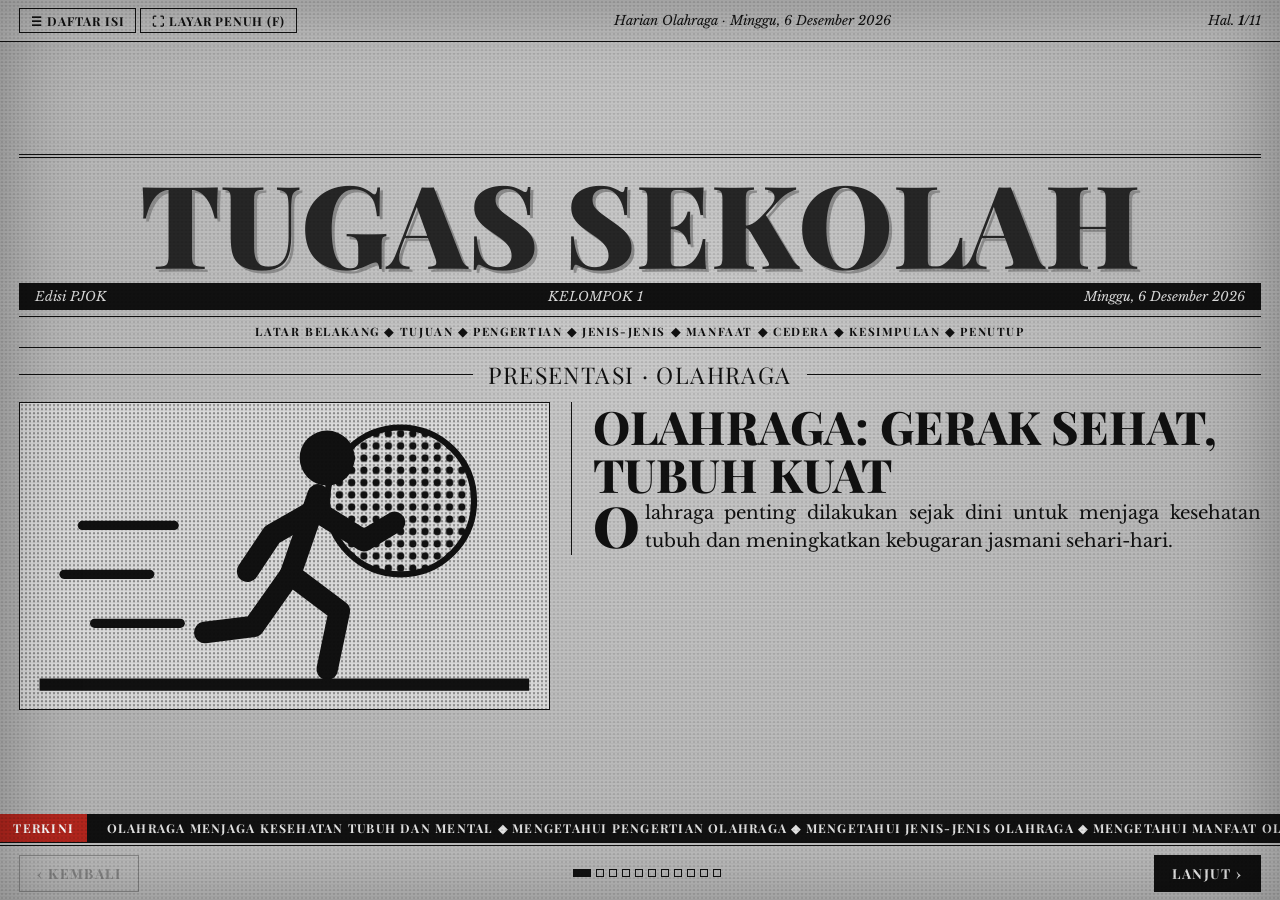
==== index.html @ 8770a86d "Change greeting from 'Hello' to 'Goodbye'" ====
<!DOCTYPE html>
<html lang="id">
<head>
<meta charset="UTF-8"/>
<meta name="viewport" content="width=device-width, initial-scale=1.0, viewport-fit=cover"/>
<title>Harian Olahraga — Tugas Sekolah</title>
<link href="https://fonts.googleapis.com/css2?family=Playfair+Display:wght@400;700;800;900&family=Libre+Baskerville:ital,wght@0,400;0,700;1,400&display=swap" rel="stylesheet"/>
<style>
*{box-sizing:border-box;margin:0;padding:0}
:root{--ink:#111;--paper:#bcbcbc;--mid:#454545;--red:#b3261e;--b:.15s;
  --hd:'Playfair Display','Times New Roman',serif;--bd:'Libre Baskerville',Georgia,serif}
html,body{height:100%;overflow:hidden;background:#7d7d7d;font-family:var(--bd);color:var(--ink)}
@media(min-width:900px){html{font-size:clamp(16px,min(1.5vw,2.3vh),34px)}.photo.tall{aspect-ratio:4/5;height:40vh;width:auto;margin-inline:auto}.photo svg{max-height:38vh}.barw{height:clamp(110px,30vh,320px)}.dot{width:.6rem;height:.6rem}.dot.on{width:1.3rem}}
.stage{position:relative;height:100%;overflow:hidden;background:radial-gradient(ellipse at 50% 35%,#cacaca,#b3b3b3 75%)}
.stage::after{content:'';position:absolute;inset:0;pointer-events:none;z-index:60;
  background:radial-gradient(circle,rgba(0,0,0,.09) .8px,transparent 1.2px) 0 0/4px 4px,repeating-linear-gradient(0deg,rgba(0,0,0,.03) 0 1px,transparent 1px 3px);
  box-shadow:inset 0 0 80px rgba(0,0,0,.28)}
.top{position:absolute;top:0;left:0;right:0;z-index:50;display:flex;justify-content:space-between;align-items:center;gap:.5rem;
  padding:.4rem 1rem;border-bottom:1px solid var(--ink);background:var(--paper);font:italic .68rem var(--bd)}
.top .dt{flex:1;text-align:center;white-space:nowrap;overflow:hidden;text-overflow:ellipsis}
.top button{font:700 .64rem var(--hd);letter-spacing:.08em;text-transform:uppercase;background:none;border:1px solid var(--ink);padding:.2rem .55rem;cursor:pointer;color:var(--ink)}
.top button:hover{background:var(--ink);color:var(--paper)}
.ticker{position:absolute;left:0;right:0;bottom:3rem;height:1.5rem;z-index:50;display:flex;align-items:center;background:var(--ink);color:#e4e4e4;overflow:hidden;
  font:700 .64rem var(--hd);letter-spacing:.1em;text-transform:uppercase}
.ticker b{background:var(--red);color:#fff;padding:0 .7rem;height:100%;display:flex;align-items:center;z-index:2;flex:none}
.ticker div{white-space:nowrap;animation:tick 40s linear infinite;padding-left:1rem}
@keyframes tick{to{transform:translateX(-50%)}}
.nav{position:absolute;left:0;right:0;bottom:0;height:3rem;z-index:50;display:flex;align-items:center;justify-content:space-between;gap:.6rem;
  padding:0 1rem;background:var(--paper);border-top:4px double var(--ink)}
.btn{font:700 .72rem var(--hd);letter-spacing:.1em;text-transform:uppercase;padding:.45rem .9rem;border:1.5px solid var(--ink);background:none;color:var(--ink);cursor:pointer;transition:.15s}
.btn:hover:not(:disabled){background:var(--ink);color:var(--paper)}
.btn:disabled{opacity:.3;cursor:default}
.btn-next{background:var(--ink);color:#eee}
.btn-next:hover:not(:disabled){background:var(--red);border-color:var(--red);color:#fff}
.dots{display:flex;gap:5px;flex:1;justify-content:center;align-items:center}
.dot{width:8px;height:8px;border:1px solid var(--ink);background:none;cursor:pointer;padding:0;transition:width .25s,background .25s}
.dot.on{background:var(--ink);width:18px}

.slide{position:absolute;inset:0;display:flex;overflow-y:auto;padding:2.9rem 1rem 5.2rem;opacity:0;visibility:hidden;pointer-events:none;z-index:4}
.slide.active{opacity:1;visibility:visible;pointer-events:auto;z-index:5}
.slide.leaving{visibility:visible;opacity:1;z-index:4;pointer-events:none}
.wrap{width:100%;max-width:66rem;margin:auto}
.center{text-align:center}

.rule{border-top:1.5px solid var(--ink);margin:.45rem 0}
.rule.dbl{border-top:4px double var(--ink)}
.big{font:900 clamp(2.2rem,10vw,6rem)/.95 var(--hd);text-transform:uppercase;text-align:center;margin:.35rem 0;color:#262626;text-shadow:3px 3px 0 #8d8d8d}
.blackbar{background:var(--ink);color:#dcdcdc;display:flex;justify-content:space-between;gap:.5rem;padding:.25rem .8rem;font:italic .68rem var(--bd);margin:.3rem 0}
.navline{text-align:center;font:700 .6rem var(--hd);letter-spacing:.14em;text-transform:uppercase;padding:.4rem 0;border-top:1px solid var(--ink);border-bottom:1px solid var(--ink)}
.subt{display:flex;align-items:center;gap:.8rem;margin:.6rem 0}
.subt i{flex:1;border-top:1.5px solid var(--ink)}
.subt span{font:400 clamp(.85rem,2.4vw,1.2rem) var(--hd);letter-spacing:.06em;text-transform:uppercase}
.sechead{display:flex;justify-content:space-between;align-items:baseline;gap:1rem;margin:.2rem 0 .8rem}
.hl{font:800 clamp(1.3rem,4.6vw,2.4rem)/1.05 var(--hd);text-transform:uppercase}
.sec{font:italic .68rem var(--bd);color:var(--mid);white-space:nowrap}
.body{font-size:clamp(.74rem,1.9vw,.95rem);line-height:1.55;text-align:justify;hyphens:auto}
.dropcap::first-letter{font:900 3.1em/.8 var(--hd);float:left;padding:.06em .08em 0 0}
.quote{font:italic 400 clamp(.95rem,2.6vw,1.35rem)/1.45 var(--hd);text-align:justify}
.quote::first-letter{font:900 2.6em/.8 var(--hd);float:left;padding:.05em .08em 0 0;font-style:normal}

.photo{position:relative;border:1px solid var(--ink);background:radial-gradient(circle,rgba(0,0,0,.28) .8px,transparent 1.2px) 0 0/4px 4px,#d9d9d9;overflow:hidden;display:block;margin:0}
.photo svg{display:block;width:100%;height:auto;max-height:34vh}
.photo img{display:block;width:100%;height:100%;object-fit:cover;filter:grayscale(1) contrast(1.15)}
.photo.tall{aspect-ratio:4/5}
.photo.tall svg{height:100%;max-height:none}
.photo.sm{width:3.4rem;flex:none;aspect-ratio:1}
.photo.sm svg{max-height:none;height:100%}
.cap{font:700 .78rem var(--hd);text-align:center;margin-top:.35rem}
.cap small{display:block;font:400 .64rem var(--bd);color:var(--mid);margin-top:.1rem}
.tag{font:700 .55rem var(--hd);letter-spacing:.12em;text-transform:uppercase;color:var(--red);text-align:center;margin-top:.3rem}

.g2{display:grid;grid-template-columns:1fr 1.3fr;gap:1.1rem;align-items:start}
.vr{border-left:1px solid var(--ink);padding-left:1.1rem}
@media(max-width:640px){.g2{grid-template-columns:1fr}.vr{border-left:0;padding-left:0;border-top:1px solid var(--ink);padding-top:.7rem}}
.people{display:grid;grid-template-columns:repeat(3,1fr);gap:1rem}
.toc{display:grid;grid-template-columns:repeat(2,1fr);gap:.1rem 2rem}
.toc-row{display:flex;align-items:baseline;gap:.5rem;padding:.55rem .3rem;background:none;border:0;border-bottom:1px solid rgba(0,0,0,.5);font:400 .9rem var(--hd);cursor:pointer;text-align:left;color:var(--ink);transition:background .2s,color .2s}
.toc-row .no{font:900 1.3rem var(--hd)}
.toc-row i{flex:1;border-bottom:2px dotted var(--ink);transform:translateY(-.25em)}
.toc-row span:last-child{font:italic .7rem var(--bd)}
.toc-row:hover{background:var(--ink);color:var(--paper)}
.toc-row:hover i{border-color:var(--paper)}
@media(max-width:640px){.toc{grid-template-columns:1fr}}
.goals{list-style:none;display:flex;flex-direction:column}
.goals li{display:flex;gap:.8rem;align-items:center;padding:.6rem 0;border-bottom:1px solid var(--ink);font-size:clamp(.8rem,2vw,1rem);line-height:1.35}
.goals b{font:900 2.2rem/1 var(--hd);width:2rem;text-align:center;flex:none}
.strip{display:grid;grid-template-columns:repeat(3,1fr);gap:.8rem;margin-top:.9rem;max-width:520px;margin-left:auto;margin-right:auto}
.kinds{display:grid;grid-template-columns:repeat(auto-fit,minmax(104px,1fr));gap:.8rem}
.chart{display:grid;grid-template-columns:repeat(5,1fr);gap:.6rem}
.barw{height:clamp(110px,27vh,230px);display:flex;align-items:flex-end;border-bottom:3px solid var(--ink)}
.bar{width:min(62%,46px);margin:0 auto;background:var(--ink);position:relative;border-radius:50% 50% 0 0/9px 9px 0 0}
.bar::before{content:'';position:absolute;top:0;left:0;right:0;height:26%;background:#6a6a6a;border-radius:inherit}
.chart .cap{font-size:.74rem}
.tips{display:grid;grid-template-columns:repeat(2,1fr);gap:.2rem 1.6rem}
.tip{display:flex;gap:.8rem;align-items:center;padding:.55rem 0;border-bottom:1px solid var(--ink);font-size:clamp(.78rem,1.9vw,.95rem);line-height:1.35}
@media(max-width:640px){.tips{grid-template-columns:1fr}}
.steps{display:flex;align-items:center;justify-content:center;gap:.8rem;margin-top:1rem}
.steps>div{flex:1;max-width:190px}
.arr{font-size:1.6rem;animation:arrow 1.2s ease-in-out infinite}
@keyframes arrow{50%{transform:translateX(6px)}}
.stamp{display:inline-block;margin:1rem auto;border:4px solid var(--red);color:var(--red);font:900 1.4rem var(--hd);letter-spacing:.2em;padding:.25rem 1rem;transform:rotate(-12deg)}
.note{margin-top:1rem;border:1px solid var(--ink);padding:.4rem .7rem;font:italic .72rem var(--bd);background:rgba(255,255,255,.18)}
.note b{font:700 .6rem var(--hd);letter-spacing:.12em;text-transform:uppercase;margin-right:.5rem;font-style:normal}

/* animasi masuk untuk elemen yang TIDAK punya pasangan morph */
.slide.active .rv{animation:var(--a,ink) .9s cubic-bezier(.2,.7,.2,1) both;animation-delay:calc(var(--b) + var(--n,0)*.1s)}
@keyframes ink{from{opacity:0;filter:blur(7px);transform:translateY(10px) scale(1.04)}}
@keyframes rule{from{transform:scaleX(0)}}
@keyframes photo{from{clip-path:inset(0 0 100% 0);filter:blur(5px)}}
@keyframes bar{from{transform:scaleY(0)}}
@keyframes press{from{opacity:0;transform:scale(1.9);filter:blur(10px)}}
@keyframes stamp{0%{opacity:0;transform:rotate(-12deg) scale(3)}60%{opacity:1;transform:rotate(-12deg) scale(.9)}100%{transform:rotate(-12deg) scale(1)}}
.rv-rule{--a:rule;transform-origin:left}
.rv-photo{--a:photo}
.rv-bar{--a:bar;transform-origin:bottom}
.rv-stamp{--a:stamp}
.lt{display:inline-block}
.slide.active .lt{animation:press .7s cubic-bezier(.2,.8,.2,1) both;animation-delay:calc(var(--b) + var(--i)*.055s)}
/* elemen yang sedang di-morph: matikan animasi masuk biasa */
.slide .mo,.slide .mo .lt{animation:none!important}

.f-run{animation:bob .5s ease-in-out infinite alternate}
@keyframes bob{to{transform:translateY(-4px)}}
.f-spin{transform-origin:50px 50px;animation:spin 6s linear infinite}
@keyframes spin{to{transform:rotate(360deg)}}
.f-wave{animation:wave 1.6s linear infinite}
@keyframes wave{to{transform:translateX(-50px)}}
.speed{animation:speed .7s linear infinite}
@keyframes speed{from{transform:translateX(14px);opacity:0}40%{opacity:1}to{transform:translateX(-14px);opacity:0}}
.flag{animation:flag 1.2s ease-in-out infinite alternate;transform-origin:60px 14px}
@keyframes flag{to{transform:skewY(-12deg)}}
@media(prefers-reduced-motion:reduce){*,*::before,*::after{animation:none!important;transition:none!important}}
</style>
</head>
<body>
<div class="stage" id="stage">
  <div class="top">
    <span><button onclick="go(2)">☰ Daftar Isi</button> <button onclick="fsToggle()">⛶ Layar Penuh (F)</button></span>
    <span class="dt" id="date"></span>
    <span>Hal. <b id="cur">1</b>/<span id="tot">11</span></span>
  </div>
  <div id="slides-root"></div>
  <div class="ticker"><b>Terkini</b><div id="tk"></div></div>
  <div class="nav">
    <button class="btn" id="prev" onclick="goDir(-1)">‹ Kembali</button>
    <div class="dots" id="dots"></div>
    <button class="btn btn-next" id="next" onclick="goDir(1)">Lanjut ›</button>
  </div>
</div>

<script>
const DATA = {
  tema: "OLAHRAGA",
  kelompok: "KELOMPOK 1",
  judul: "TUGAS\nSEKOLAH",
  anggota: [
    { nama: "Nama Kamu",    jabatan: "Ketua",     deskripsi: "Pembawa materi", foto: "" },
    { nama: "Nama Teman 1", jabatan: "Moderator", deskripsi: "Pengarah",       foto: "" },
    { nama: "Nama Teman 2", jabatan: "Notulen",   deskripsi: "Pencatat",       foto: "" }
  ],
  daftarIsi: [
    { no: "01", label: "Latar Belakang", slide: 3 },
    { no: "02", label: "Tujuan",         slide: 4 },
    { no: "03", label: "Pengertian",     slide: 5 },
    { no: "04", label: "Jenis-Jenis",    slide: 6 },
    { no: "05", label: "Manfaat",        slide: 7 },
    { no: "06", label: "Cedera",         slide: 8 },
    { no: "07", label: "Kesimpulan",     slide: 9 },
    { no: "08", label: "Penutup",        slide: 10 }
  ],
  tujuan: [
    "Mengetahui pengertian olahraga",
    "Mengetahui jenis-jenis olahraga",
    "Mengetahui manfaat olahraga bagi tubuh dan mental",
    "Mengetahui cara mencegah cedera saat berolahraga"
  ],
  latarBelakang: [
    "Olahraga penting dilakukan sejak dini untuk menjaga kesehatan tubuh dan meningkatkan kebugaran jasmani sehari-hari.",
    "Dengan berolahraga secara teratur, tubuh menjadi lebih kuat, mental lebih stabil, dan risiko penyakit menurun."
  ],
  pengertian: "Olahraga adalah aktivitas fisik yang dilakukan secara terencana dan berulang untuk menjaga kesehatan, meningkatkan kebugaran tubuh, serta melatih keterampilan gerak.",
  jenis: [
    { judul: "Permainan Bola",    contoh: "sepak bola · basket · voli",  grup: "Beregu" },
    { judul: "Atletik",           contoh: "lari · lompat · tolak",       grup: "Perorangan" },
    { judul: "Bela Diri",         contoh: "silat · karate · taekwondo",  grup: "Perorangan" },
    { judul: "Renang",            contoh: "gaya bebas · dada",           grup: "Perorangan" },
    { judul: "Senam & Kebugaran", contoh: "senam · yoga · sepeda",       grup: "Perorangan" }
  ],
  manfaat: [
    { no: 1, judul: "Jantung Sehat", desc: "Melatih jantung & paru-paru" },
    { no: 2, judul: "Otot Kuat",     desc: "Membangun kekuatan tubuh" },
    { no: 3, judul: "Daya Tahan",    desc: "Stamina lebih baik" },
    { no: 4, judul: "Mental Baik",   desc: "Kurangi stres & cemas" },
    { no: 5, judul: "Sportivitas",   desc: "Melatih kerja sama & fair play" }
  ],
  cedera: [
    { teks: "Keseleo & kram — pemanasan dulu" },
    { teks: "Gunakan sepatu & alat yang sesuai" },
    { teks: "Jaga teknik gerakan yang benar" },
    { teks: "Minum air cukup (hidrasi)" },
    { teks: "Berhenti jika sakit atau sangat lelah" }
  ],
  kesimpulan: "Olahraga sangat penting untuk kesehatan tubuh dan mental. Lakukan secara teratur dengan urutan: pemanasan → kegiatan inti → pendinginan. Jaga keselamatan, minum cukup, dan istirahat yang cukup agar tubuh tetap bugar.",
  penutup: "Ada Pertanyaan?"
};

const NOTES = [
  "",
  "Halo! Kami Kelompok 1 akan menjelaskan tentang olahraga.",
  "Ini daftar materinya. Klik salah satu baris untuk langsung loncat!",
  "Olahraga bikin badan sehat dan bugar setiap hari!",
  "Ada 4 hal yang akan kita pelajari hari ini.",
  "Olahraga = gerak tubuh yang terencana dan berulang.",
  "Ada olahraga beregu dan perorangan, lho!",
  "Rutin olahraga: jantung, otot, dan mental ikut kuat!",
  "Pemanasan dulu ya, biar tidak cedera!",
  "Ingat urutannya: pemanasan, inti, pendinginan.",
  "Terima kasih! Ada pertanyaan?"
];

const K = 'stroke="#111" stroke-width="7" stroke-linecap="round" stroke-linejoin="round" fill="none"';
const GROUND = '<path d="M8 93H94" stroke="#111" stroke-width="3"/>';
const RUN_IN = `<g class="f-run"><circle cx="60" cy="20" r="9" fill="#111"/><g ${K}><path d="M57 32L48 58"/><path d="M56 37L72 47L82 41"/><path d="M56 37L42 45L34 57"/><path d="M48 58L64 70L60 89"/><path d="M48 58L36 75L20 77"/></g></g>`;
const ILL = {
  hero: `<svg viewBox="0 0 160 100"><defs><pattern id="hd" width="4" height="4" patternUnits="userSpaceOnUse"><circle cx="2" cy="2" r="1.2" fill="#111"/></pattern></defs><circle cx="118" cy="32" r="24" fill="url(#hd)" stroke="#111" stroke-width="2"/><g class="speed" stroke="#111" stroke-width="3" stroke-linecap="round"><path d="M14 40H44"/><path d="M8 56H36"/><path d="M18 72H46"/></g><g transform="translate(34 -2)">${RUN_IN}</g><path d="M0 92H160" stroke="#111" stroke-width="4"/></svg>`,
  run: `<svg viewBox="0 0 100 100">${RUN_IN}${GROUND}</svg>`,
  ball: `<svg viewBox="0 0 100 100"><g class="f-spin"><circle cx="50" cy="50" r="32" fill="#eee" stroke="#111" stroke-width="4"/><polygon points="50,36 63,45 58,60 42,60 37,45" fill="#111"/><path d="M50 36V19M63 45L80 39M58 60L69 76M42 60L31 76M37 45L20 39" stroke="#111" stroke-width="4" stroke-linecap="round"/></g></svg>`,
  kick: `<svg viewBox="0 0 100 100"><g class="f-run"><circle cx="38" cy="20" r="9" fill="#111"/><g ${K}><path d="M40 32L42 58"/><path d="M40 38L60 34"/><path d="M40 38L24 46"/><path d="M42 58L82 50"/><path d="M42 58L36 88"/></g></g>${GROUND}</svg>`,
  swim: `<svg viewBox="0 0 100 100"><circle cx="28" cy="46" r="8" fill="#111"/><g ${K}><path d="M36 54L70 56"/><path d="M34 50Q42 24 62 34"/><path d="M72 56L88 50"/></g><g class="f-wave"><path d="M-50 64q12.5 -8 25 0t25 0t25 0t25 0t25 0t25 0t25 0t25 0" stroke="#111" stroke-width="4" fill="none"/><path d="M-50 78q12.5 -8 25 0t25 0t25 0t25 0t25 0t25 0t25 0t25 0" stroke="#555" stroke-width="4" fill="none"/></g></svg>`,
  senam: `<svg viewBox="0 0 100 100"><g class="f-run"><circle cx="50" cy="20" r="9" fill="#111"/><g ${K}><path d="M50 32V58"/><path d="M50 36L28 14"/><path d="M50 36L72 14"/><path d="M50 58L32 88"/><path d="M50 58L68 88"/></g></g></svg>`,
  stadium: `<svg viewBox="0 0 120 90"><path d="M10 82V30M110 82V30" stroke="#111" stroke-width="4"/><rect x="2" y="18" width="16" height="11" fill="#111"/><rect x="102" y="18" width="16" height="11" fill="#111"/><path d="M18 80V46Q60 16 102 46V80Z" fill="#eee" stroke="#111" stroke-width="3"/><path d="M18 56H102M18 66H102" stroke="#111" stroke-width="2"/><g fill="#111"><rect x="30" y="58" width="9" height="22"/><rect x="48" y="58" width="9" height="22"/><rect x="66" y="58" width="9" height="22"/><rect x="84" y="58" width="9" height="22"/></g><path d="M60 30V8" stroke="#111" stroke-width="3"/><path class="flag" d="M60 8L82 14L60 20Z" fill="#111"/></svg>`,
  person: `<svg viewBox="0 0 100 120"><circle cx="50" cy="42" r="20" fill="#111"/><path d="M10 120Q12 78 50 76Q88 78 90 120Z" fill="#111"/></svg>`,
  trophy: `<svg viewBox="0 0 100 100"><path d="M28 16H72V40Q72 62 50 66Q28 62 28 40Z" fill="#111"/><path d="M28 22Q10 22 12 40Q14 50 30 50M72 22Q90 22 88 40Q86 50 70 50" stroke="#111" stroke-width="5" fill="none"/><rect x="44" y="66" width="12" height="12" fill="#111"/><rect x="32" y="78" width="36" height="9" fill="#111"/></svg>`,
  shoe: `<svg viewBox="0 0 100 100"><path d="M12 62V38Q36 42 44 24L56 42Q82 44 90 62V70H12Z" fill="#eee" stroke="#111" stroke-width="4" stroke-linejoin="round"/><rect x="12" y="68" width="78" height="10" fill="#111"/><path d="M40 34L46 44M48 30L54 40" stroke="#111" stroke-width="3"/></svg>`,
  plester: `<svg viewBox="0 0 100 100"><g transform="rotate(-35 50 50)"><rect x="10" y="36" width="80" height="28" rx="14" fill="#eee" stroke="#111" stroke-width="4"/><rect x="38" y="36" width="24" height="28" fill="#999" stroke="#111" stroke-width="3"/></g></svg>`,
  check: `<svg viewBox="0 0 100 100"><circle cx="50" cy="50" r="34" fill="#eee" stroke="#111" stroke-width="5"/><path d="M32 52L45 65L70 36" stroke="#111" stroke-width="9" stroke-linecap="round" stroke-linejoin="round" fill="none"/></svg>`,
  bottle: `<svg viewBox="0 0 100 100"><rect x="40" y="8" width="20" height="12" fill="#111"/><path d="M34 28Q34 20 42 20H58Q66 20 66 28V88H34Z" fill="#eee" stroke="#111" stroke-width="4"/><path d="M34 54Q42 48 50 54T66 54V88H34Z" fill="#777"/></svg>`,
  stop: `<svg viewBox="0 0 100 100"><polygon points="32,8 68,8 92,32 92,68 68,92 32,92 8,68 8,32" fill="#111"/><text x="50" y="58" text-anchor="middle" font-size="22" font-weight="900" fill="#eee" font-family="Playfair Display,serif">STOP</text></svg>`
};
const JI = ['ball', 'run', 'kick', 'swim', 'senam'];
const CI = ['plester', 'shoe', 'check', 'bottle', 'stop'];

const R = (n, c = '', x = '') => `class="rv ${c}" style="--n:${n};${x}"`;
let li = 0;
const letters = t => { li = 0; return [...t].map(ch => ch === ' ' ? ' ' : `<span class="lt" style="--i:${li++}">${ch}</span>`).join(''); };
const head = (t, s, n = 0) => `<div ${R(n, 'rule dbl rv-rule')}></div><div class="sechead"><h2 ${R(n + 1, 'hl')}>${t}</h2><span ${R(n + 2, 'sec')}>${s}</span></div>`;
const note = n => NOTES[n] ? `<div ${R(11, 'note')}><b>Catatan Redaksi</b>${NOTES[n]}</div>` : '';
const slide = (k, inner) => `<section class="slide${k === 0 ? ' active' : ''}" data-i="${k}"><div class="wrap">${inner}${note(k)}</div></section>`;

function renderSlides() {
  const d = DATA, S = [];
  S.push(slide(0, `
    <div ${R(0, 'rule dbl rv-rule')}></div>
    <h1 class="big">${letters(d.judul.replace('\n', ' '))}</h1>
    <div ${R(3, 'blackbar')}><span>Edisi PJOK</span><span>${d.kelompok}</span><span class="today"></span></div>
    <div ${R(4, 'navline')}>${d.daftarIsi.map(x => x.label).join(' ◆ ')}</div>
    <div ${R(5, 'subt')}><i></i><span>Presentasi · ${d.tema}</span><i></i></div>
    <div class="g2">
      <figure ${R(6, 'photo rv-photo')}>${ILL.hero}</figure>
      <div class="vr">
        <h3 ${R(7, 'hl')} style="--n:7;font-size:clamp(1.2rem,3.6vw,1.9rem)">${d.tema}: Gerak Sehat, Tubuh Kuat</h3>
        <p ${R(8, 'body dropcap')} style="--n:8;margin-top:.6rem">${d.latarBelakang[0]}</p>
      </div>
    </div>`));
  S.push(slide(1, head('DISUSUN OLEH', 'Tim Penyusun') + `
    <div class="people">${d.anggota.map((a, k) => `
      <div>
        <figure ${R(3 + k, 'photo tall rv-photo')}>${a.foto ? `<img src="${a.foto}" alt="${a.nama}">` : ILL.person}</figure>
        <div ${R(4 + k, 'cap')}>${a.nama}<small>${a.jabatan} · ${a.deskripsi}</small></div>
      </div>`).join('')}
    </div>`));
  S.push(slide(2, head('DALAM EDISI INI', 'Daftar Isi') + `
    <div class="toc">${d.daftarIsi.map((x, k) => `
      <button ${R(3 + k, 'toc-row')} onclick="go(${x.slide})"><span class="no">${x.no}</span><span>${x.label}</span><i></i><span>hal. ${x.slide + 1}</span></button>`).join('')}
    </div>`));
  S.push(slide(3, head('LATAR BELAKANG', 'Sorotan Utama') + `
    <div class="g2">
      <div>
        <figure ${R(3, 'photo rv-photo')}>${ILL.stadium}</figure>
        <div ${R(4, 'cap')}>Olahraga dimulai dari kebiasaan kecil<small>Ilustrasi: stadion</small></div>
      </div>
      <div class="vr">
        <p ${R(4, 'body dropcap')}>${d.latarBelakang[0]}</p>
        <p ${R(5, 'body')} style="--n:5;margin-top:.7rem">${d.latarBelakang[1]}</p>
      </div>
    </div>`));
  S.push(slide(4, head('TUJUAN PRESENTASI', 'Agenda') + `
    <div class="g2">
      <ol class="goals">${d.tujuan.map((t, k) => `<li ${R(3 + k)}><b>${k + 1}</b><span>${t}</span></li>`).join('')}</ol>
      <div>
        <figure ${R(4, 'photo rv-photo')}>${ILL.run}</figure>
        <div ${R(5, 'cap')}>Empat hal yang akan dipelajari<small>Ilustrasi: pelari</small></div>
      </div>
    </div>`));
  S.push(slide(5, head('PENGERTIAN OLAHRAGA', 'Definisi') + `
    <div class="g2">
      <figure ${R(3, 'photo rv-photo')}>${ILL.senam}</figure>
      <div class="vr"><p ${R(4, 'quote')}>“${d.pengertian}”</p></div>
    </div>
    <div class="strip">
      <div><figure ${R(5, 'photo rv-photo')}>${ILL.ball}</figure><div ${R(6, 'cap')}>Bola</div></div>
      <div><figure ${R(6, 'photo rv-photo')}>${ILL.shoe}</figure><div ${R(7, 'cap')}>Sepatu</div></div>
      <div><figure ${R(7, 'photo rv-photo')}>${ILL.trophy}</figure><div ${R(8, 'cap')}>Piala</div></div>
    </div>`));
  S.push(slide(6, head('JENIS-JENIS OLAHRAGA', 'Klasifikasi') + `
    <div class="kinds">${d.jenis.map((j, k) => `
      <div>
        <figure ${R(3 + k, 'photo rv-photo')}>${ILL[JI[k]]}</figure>
        <div ${R(4 + k, 'tag')}>${j.grup}</div>
        <div ${R(4 + k, 'cap')}>${j.judul}<small>${j.contoh}</small></div>
      </div>`).join('')}
    </div>`));
  S.push(slide(7, head('MANFAAT OLAHRAGA', 'Grafik Manfaat') + `
    <div class="chart">${d.manfaat.map((m, k) => `
      <div>
        <div class="barw"><div ${R(3 + k, 'bar rv-bar', `height:${38 + k * 15}%`)}></div></div>
        <div ${R(5 + k, 'cap')}>${m.no}. ${m.judul}<small>${m.desc}</small></div>
      </div>`).join('')}
    </div>`));
  S.push(slide(8, head('CEDERA &amp; PENCEGAHAN', 'Keselamatan') + `
    <div class="tips">${d.cedera.map((c, k) => `
      <div ${R(3 + k, 'tip')}><figure class="photo sm">${ILL[CI[k]]}</figure><div><b>${k + 1}.</b> ${c.teks}</div></div>`).join('')}
    </div>`));
  S.push(slide(9, head('KESIMPULAN', 'Ringkasan') + `
    <p ${R(3, 'body dropcap')}>${d.kesimpulan}</p>
    <div class="steps">
      <div><figure ${R(4, 'photo rv-photo')}>${ILL.senam}</figure><div ${R(5, 'cap')}>1. Pemanasan</div></div>
      <span ${R(5, 'arr')}>➜</span>
      <div><figure ${R(6, 'photo rv-photo')}>${ILL.run}</figure><div ${R(7, 'cap')}>2. Kegiatan Inti</div></div>
      <span ${R(7, 'arr')}>➜</span>
      <div><figure ${R(8, 'photo rv-photo')}>${ILL.bottle}</figure><div ${R(9, 'cap')}>3. Pendinginan</div></div>
    </div>`));
  S.push(`<section class="slide" data-i="10"><div class="wrap center">
    <div ${R(0, 'rule dbl rv-rule')}></div>
    <div ${R(1, 'subt')}><i></i><span>Presentasi ${d.tema}</span><i></i></div>
    <h1 class="big">${letters('TERIMA KASIH')}</h1>
    <div ${R(8, 'subt')}><i></i><span>${d.penutup}</span><i></i></div>
    <div ${R(9, 'stamp rv-stamp')}>SELESAI</div>
    <p ${R(10, 'sec')} style="--n:10;display:block;white-space:normal">${d.kelompok} · Edisi PJOK</p>
    ${note(10)}
  </div></section>`);
  document.getElementById('slides-root').innerHTML = S.join('');
}

/* =========================================================
   TRANSISI MORPH (ala PowerPoint)
   Elemen sejenis di slide lama & baru dipasangkan berdasarkan
   urutan, lalu "terbang" dari posisi/ukuran lama ke yang baru.
   Elemen tanpa pasangan muncul dengan animasi tinta.
   Jenis: t = text (skala ikut ukuran font), box (skala ikut kotak), move (geser saja)
   f = 1 → ikut cross-fade, f = 0 → bentuk sama persis (tanpa fade)
   ========================================================= */
const CATS = [
  ['.rule', 'box', 0],
  ['.big', 'text', 1],
  ['.hl', 'text', 1],
  ['.sec', 'text', 1],
  ['.blackbar,.subt', 'box', 0],
  ['.photo:not(.sm)', 'box', 1],
  ['.cap', 'text', 1],
  ['.tag', 'text', 1],
  ['.body,.quote', 'text', 1],
  ['.toc-row,.goals li,.tip', 'move', 1],
  ['.bar', 'box', 0],
  ['.note', 'move', 1]
];
const clamp = (v, a, b) => Math.min(b, Math.max(a, v));
const fs = e => parseFloat(getComputedStyle(e).fontSize) || 16;

let slides = [], i = 0, busy = false, queued = null;
const total = 11;

function ui() {
  document.getElementById('cur').textContent = i + 1;
  document.getElementById('prev').disabled = i === 0;
  document.getElementById('next').textContent = i === total - 1 ? 'Selesai ✓' : 'Lanjut ›';
  const el = document.getElementById('dots'); el.innerHTML = '';
  for (let n = 0; n < total; n++) {
    const b = document.createElement('button');
    b.className = 'dot' + (n === i ? ' on' : '');
    b.onclick = () => go(n);
    el.appendChild(b);
  }
}
function swap(n) { slides.forEach((s, k) => s.classList.toggle('active', k === n)); i = n; ui(); }

function go(n) {
  if (n < 0 || n >= total || n === i) return;
  if (busy) { queued = n; return; }
  const old = slides[i], nw = slides[n];
  if (!old.animate || matchMedia('(prefers-reduced-motion:reduce)').matches) { swap(n); return; }
  busy = true;
  nw.scrollTop = 0;

  /* 1. ukur posisi lama & baru, lalu pasangkan */
  const pairs = [];
  CATS.forEach(([sel, type, fade]) => {
    const A = [...old.querySelectorAll(sel)], B = [...nw.querySelectorAll(sel)];
    for (let j = 0; j < Math.min(A.length, B.length); j++) {
      const ra = A[j].getBoundingClientRect(), rb = B[j].getBoundingClientRect();
      if (!rb.width || !ra.width) continue;
      let sx = 1, sy = 1;
      if (type === 'text') sx = sy = clamp(fs(A[j]) / fs(B[j]), .3, 4);
      else if (type === 'box') { sx = clamp(ra.width / rb.width, .05, 12); sy = clamp(ra.height / Math.max(rb.height, 1), .05, 12); }
      pairs.push({ a: A[j], b: B[j], dx: ra.left - rb.left, dy: ra.top - rb.top, sx, sy, fade });
    }
  });

  /* 2. siapkan: matikan animasi masuk untuk yang di-morph */
  document.documentElement.style.setProperty('--b', '.5s');
  old.classList.add('leaving');
  pairs.forEach(p => { p.b.classList.add('mo'); if (!p.fade) p.a.style.visibility = 'hidden'; });
  swap(n);

  /* 3. jalankan morph */
  const D = 850;
  pairs.forEach(p => {
    p.b.style.transformOrigin = '0 0';
    const from = `translate(${p.dx}px,${p.dy}px) scale(${p.sx},${p.sy})`;
    p.b.animate([
      { transform: from, opacity: p.fade ? 0 : 1 },
      { opacity: 1, offset: .5 },
      { transform: 'none', opacity: 1 }
    ], { duration: D, easing: 'cubic-bezier(.65,0,.25,1)', fill: 'backwards' })
      .onfinish = () => { p.b.style.transformOrigin = ''; };
  });
  const fo = old.animate([{ opacity: 1 }, { opacity: 0 }], { duration: 420, easing: 'ease-in', fill: 'forwards' });

  setTimeout(() => {
    fo.cancel();
    old.classList.remove('leaving');
    pairs.forEach(p => { p.a.style.visibility = ''; p.a.classList.remove('mo'); });
    old.querySelectorAll('.mo').forEach(e => e.classList.remove('mo'));
    busy = false;
    if (queued !== null) { const q = queued; queued = null; go(q); }
  }, D + 80);
}
function goDir(d) { go((queued !== null ? queued : i) + d); }

document.addEventListener('keydown', e => {
  if (e.key === 'ArrowRight' || e.key === ' ') { e.preventDefault(); goDir(1); }
  else if (e.key === 'ArrowLeft') goDir(-1);
  else if (e.key === 'Home') go(0);
  else if (e.key === 'End') go(total - 1);
  else if (e.key === 'f' || e.key === 'F') {
    if (!document.fullscreenElement) document.documentElement.requestFullscreen?.(); else document.exitFullscreen?.();
  }
});
function fsToggle() { if (!document.fullscreenElement) document.documentElement.requestFullscreen?.(); else document.exitFullscreen?.(); }
let tx = 0;
const stage = document.getElementById('stage');
stage.addEventListener('touchstart', e => { tx = e.changedTouches[0].screenX; }, { passive: true });
stage.addEventListener('touchend', e => {
  const dx = e.changedTouches[0].screenX - tx;
  if (Math.abs(dx) > 60) goDir(dx < 0 ? 1 : -1);
}, { passive: true });
let wheelAt = 0;
stage.addEventListener('wheel', e => {
  const now = Date.now();
  if (now - wheelAt < 1200 || Math.abs(e.deltaY) < 40) return;
  const s = e.target.closest('.slide');
  if (s && s.scrollHeight > s.clientHeight + 4) return;
  wheelAt = now; goDir(e.deltaY > 0 ? 1 : -1);
}, { passive: true });

renderSlides();
slides = [...document.querySelectorAll('.slide')];
const today = new Date().toLocaleDateString('id-ID', { weekday: 'long', day: 'numeric', month: 'long', year: 'numeric' });
document.getElementById('date').textContent = 'Harian Olahraga · ' + today;
document.querySelectorAll('.today').forEach(e => e.textContent = today);
const tk = ['Olahraga menjaga kesehatan tubuh dan mental', ...DATA.tujuan, 'Urutan aman: pemanasan → kegiatan inti → pendinginan', 'Minum air cukup dan istirahat yang cukup'].join('  ◆  ');
document.getElementById('tk').textContent = tk + '  ◆  ' + tk + '  ◆  ';
document.getElementById('tot').textContent = total;
ui();
</script>
</body>
</html>
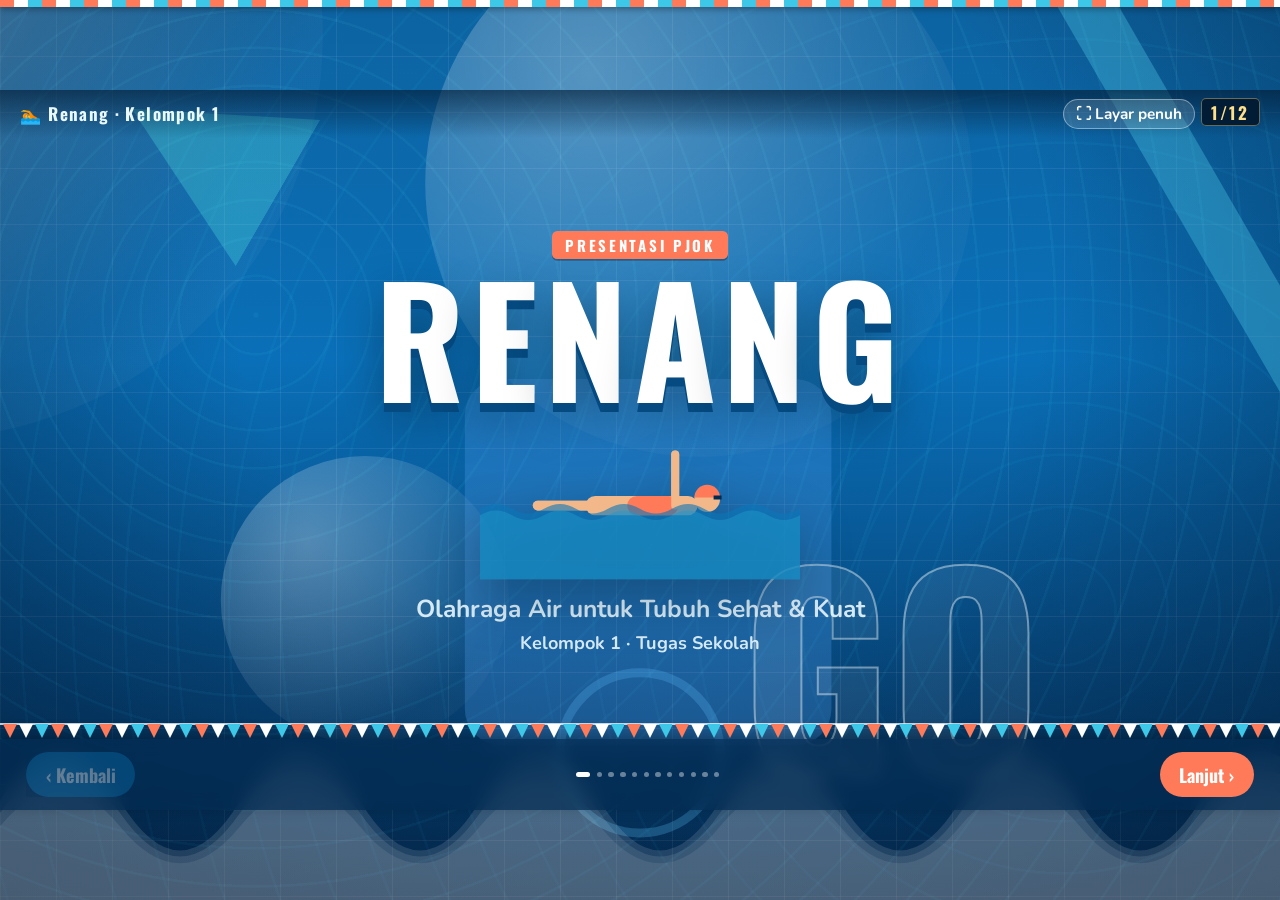
==== commit e51b1f36: "Update print statement from 'Hello' to 'Goodbye'" ====
--- a/index.html
+++ b/index.html
@@ -2,476 +2,466 @@
 <html lang="id">
 <head>
 <meta charset="UTF-8"/>
-<meta name="viewport" content="width=device-width, initial-scale=1.0, viewport-fit=cover"/>
-<title>Harian Olahraga — Tugas Sekolah</title>
-<link href="https://fonts.googleapis.com/css2?family=Playfair+Display:wght@400;700;800;900&family=Libre+Baskerville:ital,wght@0,400;0,700;1,400&display=swap" rel="stylesheet"/>
+<meta name="viewport" content="width=device-width, initial-scale=1, viewport-fit=cover"/>
+<title>Olahraga Renang — Tugas PJOK</title>
+<link href="https://fonts.googleapis.com/css2?family=Oswald:wght@500;700&family=Nunito:wght@400;700&display=swap" rel="stylesheet"/>
 <style>
+@property --hue{syntax:'<number>';inherits:true;initial-value:205}
 *{box-sizing:border-box;margin:0;padding:0}
-:root{--ink:#111;--paper:#bcbcbc;--mid:#454545;--red:#b3261e;--b:.15s;
-  --hd:'Playfair Display','Times New Roman',serif;--bd:'Libre Baskerville',Georgia,serif}
-html,body{height:100%;overflow:hidden;background:#7d7d7d;font-family:var(--bd);color:var(--ink)}
-@media(min-width:900px){html{font-size:clamp(16px,min(1.5vw,2.3vh),34px)}.photo.tall{aspect-ratio:4/5;height:40vh;width:auto;margin-inline:auto}.photo svg{max-height:38vh}.barw{height:clamp(110px,30vh,320px)}.dot{width:.6rem;height:.6rem}.dot.on{width:1.3rem}}
-.stage{position:relative;height:100%;overflow:hidden;background:radial-gradient(ellipse at 50% 35%,#cacaca,#b3b3b3 75%)}
-.stage::after{content:'';position:absolute;inset:0;pointer-events:none;z-index:60;
-  background:radial-gradient(circle,rgba(0,0,0,.09) .8px,transparent 1.2px) 0 0/4px 4px,repeating-linear-gradient(0deg,rgba(0,0,0,.03) 0 1px,transparent 1px 3px);
-  box-shadow:inset 0 0 80px rgba(0,0,0,.28)}
-.top{position:absolute;top:0;left:0;right:0;z-index:50;display:flex;justify-content:space-between;align-items:center;gap:.5rem;
-  padding:.4rem 1rem;border-bottom:1px solid var(--ink);background:var(--paper);font:italic .68rem var(--bd)}
-.top .dt{flex:1;text-align:center;white-space:nowrap;overflow:hidden;text-overflow:ellipsis}
-.top button{font:700 .64rem var(--hd);letter-spacing:.08em;text-transform:uppercase;background:none;border:1px solid var(--ink);padding:.2rem .55rem;cursor:pointer;color:var(--ink)}
-.top button:hover{background:var(--ink);color:var(--paper)}
-.ticker{position:absolute;left:0;right:0;bottom:3rem;height:1.5rem;z-index:50;display:flex;align-items:center;background:var(--ink);color:#e4e4e4;overflow:hidden;
-  font:700 .64rem var(--hd);letter-spacing:.1em;text-transform:uppercase}
-.ticker b{background:var(--red);color:#fff;padding:0 .7rem;height:100%;display:flex;align-items:center;z-index:2;flex:none}
-.ticker div{white-space:nowrap;animation:tick 40s linear infinite;padding-left:1rem}
-@keyframes tick{to{transform:translateX(-50%)}}
-.nav{position:absolute;left:0;right:0;bottom:0;height:3rem;z-index:50;display:flex;align-items:center;justify-content:space-between;gap:.6rem;
-  padding:0 1rem;background:var(--paper);border-top:4px double var(--ink)}
-.btn{font:700 .72rem var(--hd);letter-spacing:.1em;text-transform:uppercase;padding:.45rem .9rem;border:1.5px solid var(--ink);background:none;color:var(--ink);cursor:pointer;transition:.15s}
-.btn:hover:not(:disabled){background:var(--ink);color:var(--paper)}
-.btn:disabled{opacity:.3;cursor:default}
-.btn-next{background:var(--ink);color:#eee}
-.btn-next:hover:not(:disabled){background:var(--red);border-color:var(--red);color:#fff}
-.dots{display:flex;gap:5px;flex:1;justify-content:center;align-items:center}
-.dot{width:8px;height:8px;border:1px solid var(--ink);background:none;cursor:pointer;padding:0;transition:width .25s,background .25s}
-.dot.on{background:var(--ink);width:18px}
-
-.slide{position:absolute;inset:0;display:flex;overflow-y:auto;padding:2.9rem 1rem 5.2rem;opacity:0;visibility:hidden;pointer-events:none;z-index:4}
+:root{--deep:#032b52;--sea:#0a77b8;--coral:#ff7a59;--foam:#eaf9ff;--hd:'Oswald','Impact',sans-serif;--bd:'Nunito',system-ui,sans-serif}
+html,body{height:100%;overflow:hidden;font-family:var(--bd);color:var(--foam);background:#021c36}
+.stage{position:fixed;inset:0;overflow:hidden;background:radial-gradient(ellipse at 50% 30%,transparent 45%,rgba(0,18,40,.5) 100%),linear-gradient(rgba(255,255,255,.07) 1px,transparent 1px) 0 0/56px 56px,linear-gradient(90deg,rgba(255,255,255,.07) 1px,transparent 1px) 0 0/56px 56px,linear-gradient(180deg,hsl(var(--hue) 85% 34%) 0%,hsl(var(--hue) 90% 38%) 40%,hsl(calc(var(--hue) + 5) 90% 17%) 100%);transition:--hue var(--D,1s) cubic-bezier(.65,0,.35,1)}
+/* animasi internal halus: cahaya latar bergeser perlahan */
+.stage::before{content:'';position:absolute;inset:-25%;z-index:0;pointer-events:none;background:repeating-radial-gradient(circle at 30% 40%,rgba(255,255,255,.13) 0 2px,transparent 3px 38px),repeating-radial-gradient(circle at 72% 62%,rgba(180,240,255,.11) 0 2px,transparent 3px 52px);mix-blend-mode:soft-light;animation:gdrift 22s ease-in-out infinite alternate}
+@keyframes gdrift{to{transform:translate(6%,4%) rotate(4deg)}}
+.canvas{position:absolute;--big:7em;--big2:5em}
+@media(max-aspect-ratio:1/1){.canvas{--big:4.8em;--big2:3.1em}}
+#fx{position:fixed;inset:0;z-index:12;pointer-events:none}
+#fx>*{pointer-events:none}
+.sea{position:absolute;left:0;right:0;bottom:0;height:22%;pointer-events:none;z-index:1}
+.sea i{position:absolute;inset:0;background:url("data:image/svg+xml,%3Csvg xmlns='http://www.w3.org/2000/svg' viewBox='0 0 100 20' preserveAspectRatio='none'%3E%3Cpath d='M0 10Q25 0 50 10T100 10V20H0Z' fill='%23ffffff'/%3E%3C/svg%3E") repeat-x;background-size:240px 100%;opacity:.12;animation:drift 7s linear infinite}
+.sea i:nth-child(2){opacity:.1;top:12%;animation-duration:11s;animation-direction:reverse}
+.sea i:nth-child(3){opacity:.08;top:26%;animation-duration:15s}
+@keyframes drift{to{background-position-x:240px}}
+.bub{position:absolute;bottom:-30px;border-radius:50%;border:1.5px solid rgba(255,255,255,.55);background:rgba(255,255,255,.12);animation:up linear infinite;z-index:2;pointer-events:none}
+@keyframes up{to{transform:translateY(-110vh) translateX(20px);opacity:.2}}
+.bl{position:absolute;left:-15vmax;top:-15vmax;width:45vmax;height:45vmax;border-radius:50%;background:radial-gradient(circle at 30% 30%,rgba(255,255,255,.3),rgba(255,255,255,.03) 70%);transition:transform var(--D,1s) cubic-bezier(.65,0,.35,1);pointer-events:none;z-index:1}
+#hero{position:absolute;left:0;top:0;width:100px;transform-origin:50% 50%;z-index:15;pointer-events:none}
+#hero .sw{background:none;filter:drop-shadow(0 6px 8px rgba(0,0,0,.3))}
+.top{position:absolute;top:0;left:0;right:0;z-index:20;display:flex;justify-content:space-between;align-items:center;padding:calc(.5em + env(safe-area-inset-top,0px)) 1.2em .5em;font:800 .8em var(--hd);letter-spacing:.08em;background:linear-gradient(rgba(2,28,54,.65),transparent)}
+.top button{font:700 .9em var(--bd);color:#fff;background:rgba(255,255,255,.15);border:1px solid rgba(255,255,255,.4);border-radius:99px;padding:.25em .8em;cursor:pointer}
+.slide{position:absolute;inset:0;overflow-y:auto;display:flex;padding:calc(2.7em + env(safe-area-inset-top,0px)) 1.4em 3.4em;opacity:0;visibility:hidden;pointer-events:none;z-index:4}
 .slide.active{opacity:1;visibility:visible;pointer-events:auto;z-index:5}
 .slide.leaving{visibility:visible;opacity:1;z-index:4;pointer-events:none}
-.wrap{width:100%;max-width:66rem;margin:auto}
+.slide:not(.active) *{animation-play-state:paused!important}
+.wrap{width:100%;max-width:60em;margin:auto}
 .center{text-align:center}
-
-.rule{border-top:1.5px solid var(--ink);margin:.45rem 0}
-.rule.dbl{border-top:4px double var(--ink)}
-.big{font:900 clamp(2.2rem,10vw,6rem)/.95 var(--hd);text-transform:uppercase;text-align:center;margin:.35rem 0;color:#262626;text-shadow:3px 3px 0 #8d8d8d}
-.blackbar{background:var(--ink);color:#dcdcdc;display:flex;justify-content:space-between;gap:.5rem;padding:.25rem .8rem;font:italic .68rem var(--bd);margin:.3rem 0}
-.navline{text-align:center;font:700 .6rem var(--hd);letter-spacing:.14em;text-transform:uppercase;padding:.4rem 0;border-top:1px solid var(--ink);border-bottom:1px solid var(--ink)}
-.subt{display:flex;align-items:center;gap:.8rem;margin:.6rem 0}
-.subt i{flex:1;border-top:1.5px solid var(--ink)}
-.subt span{font:400 clamp(.85rem,2.4vw,1.2rem) var(--hd);letter-spacing:.06em;text-transform:uppercase}
-.sechead{display:flex;justify-content:space-between;align-items:baseline;gap:1rem;margin:.2rem 0 .8rem}
-.hl{font:800 clamp(1.3rem,4.6vw,2.4rem)/1.05 var(--hd);text-transform:uppercase}
-.sec{font:italic .68rem var(--bd);color:var(--mid);white-space:nowrap}
-.body{font-size:clamp(.74rem,1.9vw,.95rem);line-height:1.55;text-align:justify;hyphens:auto}
-.dropcap::first-letter{font:900 3.1em/.8 var(--hd);float:left;padding:.06em .08em 0 0}
-.quote{font:italic 400 clamp(.95rem,2.6vw,1.35rem)/1.45 var(--hd);text-align:justify}
-.quote::first-letter{font:900 2.6em/.8 var(--hd);float:left;padding:.05em .08em 0 0;font-style:normal}
-
-.photo{position:relative;border:1px solid var(--ink);background:radial-gradient(circle,rgba(0,0,0,.28) .8px,transparent 1.2px) 0 0/4px 4px,#d9d9d9;overflow:hidden;display:block;margin:0}
-.photo svg{display:block;width:100%;height:auto;max-height:34vh}
-.photo img{display:block;width:100%;height:100%;object-fit:cover;filter:grayscale(1) contrast(1.15)}
-.photo.tall{aspect-ratio:4/5}
-.photo.tall svg{height:100%;max-height:none}
-.photo.sm{width:3.4rem;flex:none;aspect-ratio:1}
-.photo.sm svg{max-height:none;height:100%}
-.cap{font:700 .78rem var(--hd);text-align:center;margin-top:.35rem}
-.cap small{display:block;font:400 .64rem var(--bd);color:var(--mid);margin-top:.1rem}
-.tag{font:700 .55rem var(--hd);letter-spacing:.12em;text-transform:uppercase;color:var(--red);text-align:center;margin-top:.3rem}
-
-.g2{display:grid;grid-template-columns:1fr 1.3fr;gap:1.1rem;align-items:start}
-.vr{border-left:1px solid var(--ink);padding-left:1.1rem}
-@media(max-width:640px){.g2{grid-template-columns:1fr}.vr{border-left:0;padding-left:0;border-top:1px solid var(--ink);padding-top:.7rem}}
-.people{display:grid;grid-template-columns:repeat(3,1fr);gap:1rem}
-.toc{display:grid;grid-template-columns:repeat(2,1fr);gap:.1rem 2rem}
-.toc-row{display:flex;align-items:baseline;gap:.5rem;padding:.55rem .3rem;background:none;border:0;border-bottom:1px solid rgba(0,0,0,.5);font:400 .9rem var(--hd);cursor:pointer;text-align:left;color:var(--ink);transition:background .2s,color .2s}
-.toc-row .no{font:900 1.3rem var(--hd)}
-.toc-row i{flex:1;border-bottom:2px dotted var(--ink);transform:translateY(-.25em)}
-.toc-row span:last-child{font:italic .7rem var(--bd)}
-.toc-row:hover{background:var(--ink);color:var(--paper)}
-.toc-row:hover i{border-color:var(--paper)}
-@media(max-width:640px){.toc{grid-template-columns:1fr}}
-.goals{list-style:none;display:flex;flex-direction:column}
-.goals li{display:flex;gap:.8rem;align-items:center;padding:.6rem 0;border-bottom:1px solid var(--ink);font-size:clamp(.8rem,2vw,1rem);line-height:1.35}
-.goals b{font:900 2.2rem/1 var(--hd);width:2rem;text-align:center;flex:none}
-.strip{display:grid;grid-template-columns:repeat(3,1fr);gap:.8rem;margin-top:.9rem;max-width:520px;margin-left:auto;margin-right:auto}
-.kinds{display:grid;grid-template-columns:repeat(auto-fit,minmax(104px,1fr));gap:.8rem}
-.chart{display:grid;grid-template-columns:repeat(5,1fr);gap:.6rem}
-.barw{height:clamp(110px,27vh,230px);display:flex;align-items:flex-end;border-bottom:3px solid var(--ink)}
-.bar{width:min(62%,46px);margin:0 auto;background:var(--ink);position:relative;border-radius:50% 50% 0 0/9px 9px 0 0}
-.bar::before{content:'';position:absolute;top:0;left:0;right:0;height:26%;background:#6a6a6a;border-radius:inherit}
-.chart .cap{font-size:.74rem}
-.tips{display:grid;grid-template-columns:repeat(2,1fr);gap:.2rem 1.6rem}
-.tip{display:flex;gap:.8rem;align-items:center;padding:.55rem 0;border-bottom:1px solid var(--ink);font-size:clamp(.78rem,1.9vw,.95rem);line-height:1.35}
-@media(max-width:640px){.tips{grid-template-columns:1fr}}
-.steps{display:flex;align-items:center;justify-content:center;gap:.8rem;margin-top:1rem}
-.steps>div{flex:1;max-width:190px}
-.arr{font-size:1.6rem;animation:arrow 1.2s ease-in-out infinite}
-@keyframes arrow{50%{transform:translateX(6px)}}
-.stamp{display:inline-block;margin:1rem auto;border:4px solid var(--red);color:var(--red);font:900 1.4rem var(--hd);letter-spacing:.2em;padding:.25rem 1rem;transform:rotate(-12deg)}
-.note{margin-top:1rem;border:1px solid var(--ink);padding:.4rem .7rem;font:italic .72rem var(--bd);background:rgba(255,255,255,.18)}
-.note b{font:700 .6rem var(--hd);letter-spacing:.12em;text-transform:uppercase;margin-right:.5rem;font-style:normal}
-
-/* animasi masuk untuk elemen yang TIDAK punya pasangan morph */
-.slide.active .rv{animation:var(--a,ink) .9s cubic-bezier(.2,.7,.2,1) both;animation-delay:calc(var(--b) + var(--n,0)*.1s)}
-@keyframes ink{from{opacity:0;filter:blur(7px);transform:translateY(10px) scale(1.04)}}
-@keyframes rule{from{transform:scaleX(0)}}
-@keyframes photo{from{clip-path:inset(0 0 100% 0);filter:blur(5px)}}
-@keyframes bar{from{transform:scaleY(0)}}
-@keyframes press{from{opacity:0;transform:scale(1.9);filter:blur(10px)}}
-@keyframes stamp{0%{opacity:0;transform:rotate(-12deg) scale(3)}60%{opacity:1;transform:rotate(-12deg) scale(.9)}100%{transform:rotate(-12deg) scale(1)}}
-.rv-rule{--a:rule;transform-origin:left}
-.rv-photo{--a:photo}
-.rv-bar{--a:bar;transform-origin:bottom}
-.rv-stamp{--a:stamp}
-.lt{display:inline-block}
-.slide.active .lt{animation:press .7s cubic-bezier(.2,.8,.2,1) both;animation-delay:calc(var(--b) + var(--i)*.055s)}
-/* elemen yang sedang di-morph: matikan animasi masuk biasa */
-.slide .mo,.slide .mo .lt{animation:none!important}
-
-.f-run{animation:bob .5s ease-in-out infinite alternate}
-@keyframes bob{to{transform:translateY(-4px)}}
-.f-spin{transform-origin:50px 50px;animation:spin 6s linear infinite}
-@keyframes spin{to{transform:rotate(360deg)}}
-.f-wave{animation:wave 1.6s linear infinite}
-@keyframes wave{to{transform:translateX(-50px)}}
-.speed{animation:speed .7s linear infinite}
-@keyframes speed{from{transform:translateX(14px);opacity:0}40%{opacity:1}to{transform:translateX(-14px);opacity:0}}
-.flag{animation:flag 1.2s ease-in-out infinite alternate;transform-origin:60px 14px}
-@keyframes flag{to{transform:skewY(-12deg)}}
-@media(prefers-reduced-motion:reduce){*,*::before,*::after{animation:none!important;transition:none!important}}
+.chip{display:inline-block;font:800 .7em var(--hd);letter-spacing:.14em;text-transform:uppercase;background:var(--coral);color:#fff;border-radius:99px;padding:.2em .9em;margin-bottom:.4em}
+h2{font:800 2.2em/1.05 var(--hd);color:var(--tc,#fff);margin-bottom:.4em;text-shadow:0 .08em 0 rgba(3,43,82,.5)}
+.slide .wrap:not(.center) h2{padding-right:calc(6.5em/var(--ts,1))}
+h3{font:800 1.05em var(--hd);margin-bottom:.15em}
+p,.li li span{font-size:.95em;line-height:1.45}
+.card p{font-size:.82em;line-height:1.35}
+.card,.li li{background:var(--ac,rgba(255,255,255,.14));border:var(--bw,1px) solid var(--bc,rgba(255,255,255,.3));border-radius:var(--r,.9em);box-shadow:var(--sh,none);backdrop-filter:blur(6px);transition:background .35s,border-color .35s}
+.gh{background:transparent!important;border-color:transparent!important;box-shadow:none!important;backdrop-filter:none!important;transition:none!important}
+.ghost{position:fixed;left:0;top:0;z-index:-1;pointer-events:none;border-style:solid;backdrop-filter:blur(6px);will-change:transform,width,height}
+.cards{display:grid;grid-template-columns:repeat(auto-fit,minmax(min(var(--cw,9em),100%),1fr));gap:.8em}
+.card{padding:.6em;text-align:center}
+.card .pool{margin-bottom:.4em}
+.li{list-style:none;display:flex;flex-direction:column;gap:.4em}
+.li li{display:flex;gap:.7em;align-items:center;padding:.35em}
+.li li span{font-size:.9em}
+.li li span b{color:#ffe08a}
+.th{width:min(var(--tw,6.2em),34%);flex:none}
+.pool{border-radius:.7em;overflow:hidden;border:.15em solid #fff;position:relative}
+.sw{display:block;width:100%;height:auto;background:linear-gradient(#cdefff,#7fd0f0)}
+.sw.dk{background:linear-gradient(#bfeaff 0 66%,#e8cf9c 66%)}
+.sw text{transform-box:fill-box;transform-origin:center}
+.big{font:800 var(--big)/.95 var(--hd);color:var(--tc,#fff);text-align:center;letter-spacing:.04em;text-shadow:0 .06em 0 #054a80,0 .12em .3em rgba(0,0,0,.35)}
+.big .c{animation:bob 1.6s ease-in-out infinite;animation-delay:calc(var(--i)*.15s)}
+@keyframes bob{50%{transform:translateY(-.14em)}}
+.c{display:inline-block;font-style:normal}.w{display:inline-block;white-space:nowrap}
+.ha{width:min(15em,62%);aspect-ratio:2/1;margin:.6em auto}
+.sub{font:700 1.15em var(--bd);opacity:.9;margin-top:.3em}
+.nav{position:absolute;left:0;right:0;bottom:0;z-index:20;display:flex;align-items:center;gap:.6em;padding:.6em 1.2em calc(.6em + env(safe-area-inset-bottom,0px));background:rgba(3,43,82,.7);backdrop-filter:blur(8px)}
+.btn{font:800 .85em var(--hd);border:0;border-radius:99px;padding:.5em 1.1em;cursor:pointer;color:#fff;background:var(--sea)}
+.btn.nx{background:var(--coral)}
+.btn:disabled{opacity:.35;cursor:default}
+.dots{flex:1;display:flex;justify-content:center;gap:.3em;flex-wrap:wrap}
+.dot{width:.4em;height:.4em;border-radius:99px;border:0;background:rgba(255,255,255,.4);cursor:pointer;transition:.3s;padding:0}
+.dot.on{background:#fff;width:1.1em}
+.wv{animation:wv 1.1s linear infinite}.wv2{animation:wv 1.7s linear infinite reverse}
+@keyframes wv{to{transform:translateX(-40px)}}
+.arm{transform-origin:122px 54px}.leg{transform-origin:72px 54px}
+.free .a1,.fly .a1,.fly .a2{animation:rot 1.8s linear infinite}
+.free .a2{animation:rot 1.8s linear infinite -.9s}
+.back .a1{animation:rot 1.8s linear infinite reverse}
+.back .a2{animation:rot 1.8s linear infinite reverse -.9s}
+@keyframes rot{to{transform:rotate(360deg)}}
+.breast .arm{animation:br 1.8s ease-in-out infinite}
+@keyframes br{0%,100%{transform:rotate(60deg)}50%{transform:rotate(150deg)}}
+.free .l1,.back .l1{animation:fl .25s ease-in-out infinite alternate}
+.free .l2,.back .l2{animation:fl .25s ease-in-out infinite alternate -.12s}
+@keyframes fl{from{transform:rotate(-14deg)}to{transform:rotate(14deg)}}
+.fly .leg{animation:fl .6s ease-in-out infinite alternate}
+.breast .l1{animation:fr 1.8s ease-in-out infinite}.breast .l2{animation:fr 1.8s ease-in-out infinite reverse}
+@keyframes fr{50%{transform:rotate(28deg)}}
+.bod,.bod2{animation:bd 2.2s ease-in-out infinite}
+@keyframes bd{50%{transform:translateY(-3px)}}
+.fly .bod{animation:fb 1.8s ease-in-out infinite;transform-origin:100px 54px}
+@keyframes fb{50%{transform:rotate(-7deg) translateY(-4px)}}
+.a-float{animation:flt 2.4s ease-in-out infinite}
+@keyframes flt{50%{transform:translateY(-6px) rotate(6deg)}}
+.a-sway{animation:swy 2s ease-in-out infinite}
+@keyframes swy{50%{transform:rotate(14deg)}}
+.pls,.hl{animation:pls 1.1s ease-in-out infinite}
+.hl{transform-box:fill-box;transform-origin:center}
+@keyframes pls{50%{transform:scale(1.2)}}
+.pop{animation:pop 3s ease-out infinite}
+@keyframes pop{0%,50%{transform:scale(0);opacity:0}62%{transform:scale(1.3);opacity:1}75%,92%{transform:scale(1);opacity:1}100%{opacity:0}}
+.spin{animation:spn 8s linear infinite}@keyframes spn{to{transform:rotate(360deg)}}
+.bounce{animation:bnc .8s ease-in-out infinite alternate}@keyframes bnc{to{transform:translateY(-8px) rotate(8deg)}}
+.drop{animation:drp 1.3s ease-in infinite}@keyframes drp{from{transform:translateY(-14px);opacity:0}30%{opacity:1}to{transform:translateY(12px);opacity:0}}
+.bb{animation:bbl 1.6s ease-in infinite;transform-box:fill-box}
+@keyframes bbl{from{transform:translateY(8px);opacity:0}30%{opacity:1}to{transform:translateY(-22px);opacity:0}}
+.t1,.t2{transform-origin:100px 56px;animation:tr .9s ease-in-out infinite alternate}.t2{animation-direction:alternate-reverse}
+@keyframes tr{from{transform:rotate(-22deg)}to{transform:rotate(22deg)}}
+.gl{animation:gl 3s cubic-bezier(.1,.7,.3,1) infinite}@keyframes gl{from{transform:translateX(-40px)}to{transform:translateX(20px)}}
+.spd{animation:spd .7s linear infinite}@keyframes spd{from{transform:translateX(14px);opacity:0}40%{opacity:1}to{transform:translateX(-14px);opacity:0}}
+.dive{animation:dv 3s ease-in infinite;transform-origin:38px 60px}
+@keyframes dv{0%,35%{transform:none;opacity:1}65%{transform:translate(38px,-10px) rotate(80deg);opacity:1}85%{transform:translate(70px,26px) rotate(110deg);opacity:1}100%{transform:translate(80px,34px) rotate(110deg);opacity:0}}
+.splash{animation:spl 3s ease-out infinite}@keyframes spl{0%,62%{opacity:0;transform:scale(.3)}75%{opacity:1;transform:scale(1.2)}100%{opacity:0;transform:scale(1.4)}}
+.rope{animation:rp 1s linear infinite}@keyframes rp{to{stroke-dashoffset:-12}}
+.fl{animation:fp 3.4s ease-in-out infinite;transform-origin:100px 54px}
+@keyframes fp{0%{transform:translateX(-70px) rotate(0)}40%{transform:translateX(20px) rotate(0)}55%{transform:translateX(20px) rotate(180deg)}95%,100%{transform:translateX(-70px) rotate(180deg)}}
+.fn{animation:fn 3s cubic-bezier(.2,.7,.3,1) infinite}@keyframes fn{0%{transform:translateX(-80px)}55%,100%{transform:translateX(0)}}
+.gg{animation:gg 2.6s ease-in-out infinite}@keyframes gg{0%{transform:translateY(-26px);opacity:0}30%,100%{transform:none;opacity:1}}
+.cp{animation:cp 2.6s ease-in-out infinite}@keyframes cp{0%{transform:translateY(-40px);opacity:0}35%,100%{transform:none;opacity:1}}
+.ar{transform-origin:100px 33px}.lg{transform-origin:100px 54px}
+.swing .ar1{animation:sg 1.2s ease-in-out infinite alternate}.swing .ar2{animation:sg 1.2s ease-in-out infinite alternate-reverse}
+@keyframes sg{from{transform:rotate(-45deg)}to{transform:rotate(45deg)}}
+.wm .ar1,.wm .ar2{animation:rot 1.4s linear infinite}.wm .ar2{animation-delay:-.7s}
+.wm{animation:sq 1.4s ease-in-out infinite;transform-origin:100px 80px}@keyframes sq{50%{transform:scaleY(.92)}}
+.run .lg1,.run .ar2{animation:lr .35s ease-in-out infinite alternate}.run .lg2,.run .ar1{animation:lr .35s ease-in-out infinite alternate-reverse}
+@keyframes lr{from{transform:rotate(-35deg)}to{transform:rotate(35deg)}}
+.man.run{animation:slip 3.4s ease-in infinite;transform-origin:100px 80px}
+@keyframes slip{0%{transform:translateX(-70px) rotate(0);opacity:1}55%{transform:translateX(10px) rotate(0)}70%,92%{transform:translateX(24px) rotate(-85deg);opacity:1}100%{transform:translateX(24px) rotate(-85deg);opacity:0}}
+.pant{animation:pnt 1s ease-in-out infinite;transform-origin:100px 80px}@keyframes pnt{50%{transform:scaleY(.95)}}
+@media(prefers-reduced-motion:reduce){*{animation:none!important;transition:none!important}}
+.btn,.top button{transition:transform .25s cubic-bezier(.3,1.4,.5,1),filter .25s}.btn:hover,.top button:hover{transform:translateY(-.08em) scale(1.06);filter:brightness(1.12)}.btn:active,.top button:active{transform:scale(.94)}
+/* ===== TEMA KOLAM RENANG: tali lintasan, bendera punggung, papan skor, ubin kolam ===== */
+h2{text-transform:uppercase;letter-spacing:.03em}
+.chip{border-radius:.35em;box-shadow:0 .12em 0 rgba(0,0,0,.28);letter-spacing:.18em}
+#pg{background:#021c36;color:#ffe08a;padding:.1em .6em;border-radius:.3em;letter-spacing:.12em;box-shadow:inset 0 0 0 1px rgba(255,224,138,.4)}
+.card::before{content:'';display:block;height:.38em;margin:-.6em -.6em .5em;border-radius:.6em .6em 0 0;background:repeating-linear-gradient(90deg,#ff7a59 0 .8em,#fff 0 1.6em)}
+.li li::before{content:'';align-self:stretch;width:.3em;flex:none;border-radius:9em;background:repeating-linear-gradient(180deg,#ff7a59 0 .7em,#fff 0 1.4em)}
+.stage::after{content:'';position:absolute;left:0;right:0;top:env(safe-area-inset-top,0px);height:7px;z-index:19;pointer-events:none;background:repeating-linear-gradient(90deg,#ff7a59 0 14px,#fff 14px 28px,#3ec8e8 28px 42px);box-shadow:0 2px 6px rgba(0,0,0,.35);animation:rope 6s linear infinite}
+@keyframes rope{to{background-position-x:84px}}
+.nav{box-shadow:0 -4px 14px rgba(0,0,0,.3)}
+.nav::before{content:'';position:absolute;left:0;top:0;height:.2em;width:calc(var(--p,0)*100%);background:linear-gradient(90deg,#ffe08a,#ff7a59);transition:width .9s cubic-bezier(.5,0,.1,1)}
+.nav::after{content:'';position:absolute;left:0;right:0;bottom:100%;height:16px;pointer-events:none;background:url("data:image/svg+xml,%3Csvg xmlns='http://www.w3.org/2000/svg' viewBox='0 0 48 16'%3E%3Cpath d='M0 1H48' stroke='%23fff' stroke-width='1.6'/%3E%3Cpath d='M3 1l7 14 7-14z' fill='%23ff7a59'/%3E%3Cpath d='M19 1l7 14 7-14z' fill='%23fff'/%3E%3Cpath d='M35 1l7 14 7-14z' fill='%233ec8e8'/%3E%3C/svg%3E") repeat-x;background-size:48px 16px}
+/* bentuk dekor yang ikut Morph: berpindah, berputar, membesar/mengecil, ganti bentuk & warna tiap slide */
+.sh{position:absolute;left:0;top:0;width:22vmax;height:22vmax;z-index:1;pointer-events:none;transition:transform var(--D,1.3s) cubic-bezier(.5,0,.1,1),border-radius var(--D,1.3s) cubic-bezier(.5,0,.1,1),background-color var(--D,1.3s),border-color var(--D,1.3s)}
+.sh.ring{border:1.2vmax solid transparent}
+.sh.bar{width:50vmax;height:3.2vmax}
+.sh.tri{clip-path:polygon(0 0,100% 0,50% 100%)}
+h2{font-size:calc(2.2em*var(--ts,1))}
+@media(min-aspect-ratio:1/1){.li{display:grid;grid-template-columns:repeat(var(--lc,1),1fr)}}
+.li li{text-align:left}
+@media(min-aspect-ratio:1/1){.slide.sp .wrap{display:grid;grid-template-columns:.85fr 1.5fr;column-gap:1.4em;align-items:start;align-content:center}
+.slide.sp .wrap>.chip{grid-column:1;grid-row:1;justify-self:start}
+.slide.sp .wrap>h2{grid-column:1;grid-row:2;padding-right:0}
+.slide.sp .wrap>.li,.slide.sp .wrap>.cards{grid-column:2;grid-row:1/span 3;margin-top:3em}}
+@media(min-aspect-ratio:1/1){.slide.sr .wrap{display:grid;grid-template-columns:1.5fr .85fr;column-gap:1.4em;align-items:start;align-content:center}
+.slide.sr .wrap>.chip{grid-column:2;grid-row:1;justify-self:start;margin-top:3em}
+.slide.sr .wrap>h2{grid-column:2;grid-row:2;padding-right:0}
+.slide.sr .wrap>.li,.slide.sr .wrap>.cards{grid-column:1;grid-row:1/span 3;margin-top:3em}
+.slide.col .li{gap:.8em;margin-top:.4em}
+.slide.col .li li{flex-direction:column;align-items:stretch;text-align:center}
+.slide.col .li li::before{width:auto;height:.35em;background:repeating-linear-gradient(90deg,#ff7a59 0 .7em,#fff 0 1.4em)}
+.slide.col .th{width:100%}}
+.slide.bt .wrap{display:flex;flex-direction:column}
+.slide.bt .wrap>.cards,.slide.bt .wrap>.li{order:1;margin-top:3em}
+.slide.bt .wrap>h2{order:2;margin:.6em 0 0}
+.slide.bt .wrap>.chip{order:3;align-self:flex-start;margin-top:.4em}
+.num{position:fixed;z-index:0;line-height:.8;font-family:var(--hd);font-weight:700;color:rgba(255,255,255,.07);-webkit-text-stroke:2px rgba(255,255,255,.42);pointer-events:none;white-space:nowrap}
+@media(max-aspect-ratio:1/1){.slide.col .li{display:grid;grid-template-columns:1fr 1fr;gap:.6em}
+.slide.col .li li{flex-direction:column;align-items:stretch;text-align:center}
+.slide.col .th{width:100%}
+.slide.col .li li::before{width:auto;height:.35em;background:repeating-linear-gradient(90deg,#ff7a59 0 .7em,#fff 0 1.4em)}
+.slide.sr .wrap{text-align:right}
+.slide.sr .wrap>.chip{margin-top:3em}
+.slide.sr .wrap>h2{padding-right:0}
+.slide.sr .li li{text-align:right;flex-direction:row-reverse}}
+#cap,#pp,.nav .btn[title]{display:none}
+.zk1,.zk2{animation:zk .28s ease-in-out infinite alternate}.zk2{animation-direction:alternate-reverse}@keyframes zk{from{transform:rotate(-24deg)}to{transform:rotate(24deg)}}
+.zw1,.zw2,.zb1,.zb2{animation:zw 1.6s linear infinite}.zb1,.zb2{animation-duration:1.4s}.zw2{animation-delay:-.8s}@keyframes zw{to{transform:rotate(360deg)}}
+.zr1,.zr2{animation:zw 1.6s linear infinite reverse}.zr2{animation-delay:-.8s}
+.zs{animation:zs 1.8s ease-in-out infinite}@keyframes zs{0%,100%{transform:rotate(55deg)}50%{transform:rotate(150deg)}}
+.zh{animation:zh 1.8s ease-in-out infinite}@keyframes zh{0%,100%{transform:none}50%{transform:translateY(-8px) rotate(-18deg)}}
+.zt{animation:zt 1.8s ease-in-out infinite}@keyframes zt{0%,100%{transform:none}40%,60%{transform:translateY(-7px) rotate(-28deg)}}
+.zu{animation:zu 1.4s ease-in-out infinite}@keyframes zu{0%,100%{transform:none}35%,55%{transform:translateY(-8px) rotate(-12deg)}}
+.zp{animation:zp 1.8s ease-in-out infinite}.zq{animation:zp 1.4s ease-in-out infinite}@keyframes zp{0%,30%,70%,100%{opacity:0}45%,60%{opacity:1}}
+.zf{animation:zf 1.8s ease-in-out infinite}@keyframes zf{0%,60%,100%{transform:rotate(0)}30%{transform:rotate(40deg)}}
+.zd{animation:zd .6s ease-in-out infinite alternate}@keyframes zd{from{transform:rotate(-20deg)}to{transform:rotate(20deg)}}
+.zbw{animation:zbw .6s ease-in-out infinite alternate}@keyframes zbw{from{transform:rotate(3deg)}to{transform:rotate(-3deg)}}
+/* sequencer dimatikan */
+.slide.seq .li li:not(.foc),.slide.seq .card:not(.foc){opacity:.38}
+.slide.seq .li li:not(.foc) *,.slide.seq .card:not(.foc) *{animation-play-state:paused!important}
+.slide.seq .li li,.slide.seq .card{transition:background .35s,border-color .35s,opacity .4s,box-shadow .4s}
+.foc{box-shadow:0 0 0 .14em #ffe08a,0 .4em 1.4em rgba(0,0,0,.35)!important}
+.wd{text-decoration:none;border-radius:.2em;transition:background .25s}
+.foc .wd.on{background:rgba(255,224,138,.35)}
+#cap{position:absolute;left:50%;bottom:calc(3em + env(safe-area-inset-bottom,0px));transform:translateX(-50%);z-index:21;max-width:92%;font:800 .8em var(--hd);background:var(--coral);color:#fff;padding:.3em 1em;border-radius:99px;opacity:0;transition:opacity .3s;pointer-events:none;white-space:nowrap}
+#cap.on{opacity:1}
 </style>
 </head>
 <body>
 <div class="stage" id="stage">
-  <div class="top">
-    <span><button onclick="go(2)">☰ Daftar Isi</button> <button onclick="fsToggle()">⛶ Layar Penuh (F)</button></span>
-    <span class="dt" id="date"></span>
-    <span>Hal. <b id="cur">1</b>/<span id="tot">11</span></span>
+  <div class="canvas" id="cv">
+    <div class="top"><span>🏊 Renang · Kelompok 1</span><span><button onclick="fs()">⛶ Layar penuh</button> <span id="pg"></span></span></div>
+    <div id="root"></div><div id="cap"></div>
+    <div class="nav"><button class="btn" id="pv" onclick="goDir(-1)">‹ Kembali</button><div class="dots" id="dots"></div><button class="btn" id="pp" onclick="tog()">▶ Putar</button><button class="btn" onclick="rep()" title="Ulangi animasi">↻</button><button class="btn nx" id="nx" onclick="goDir(1)">Lanjut ›</button></div>
   </div>
-  <div id="slides-root"></div>
-  <div class="ticker"><b>Terkini</b><div id="tk"></div></div>
-  <div class="nav">
-    <button class="btn" id="prev" onclick="goDir(-1)">‹ Kembali</button>
-    <div class="dots" id="dots"></div>
-    <button class="btn btn-next" id="next" onclick="goDir(1)">Lanjut ›</button>
-  </div>
+  <div id="fx"></div>
+  <div class="sea"><i></i><i></i><i></i></div>
 </div>
-
 <script>
-const DATA = {
-  tema: "OLAHRAGA",
-  kelompok: "KELOMPOK 1",
-  judul: "TUGAS\nSEKOLAH",
-  anggota: [
-    { nama: "Nama Kamu",    jabatan: "Ketua",     deskripsi: "Pembawa materi", foto: "" },
-    { nama: "Nama Teman 1", jabatan: "Moderator", deskripsi: "Pengarah",       foto: "" },
-    { nama: "Nama Teman 2", jabatan: "Notulen",   deskripsi: "Pencatat",       foto: "" }
-  ],
-  daftarIsi: [
-    { no: "01", label: "Latar Belakang", slide: 3 },
-    { no: "02", label: "Tujuan",         slide: 4 },
-    { no: "03", label: "Pengertian",     slide: 5 },
-    { no: "04", label: "Jenis-Jenis",    slide: 6 },
-    { no: "05", label: "Manfaat",        slide: 7 },
-    { no: "06", label: "Cedera",         slide: 8 },
-    { no: "07", label: "Kesimpulan",     slide: 9 },
-    { no: "08", label: "Penutup",        slide: 10 }
-  ],
-  tujuan: [
-    "Mengetahui pengertian olahraga",
-    "Mengetahui jenis-jenis olahraga",
-    "Mengetahui manfaat olahraga bagi tubuh dan mental",
-    "Mengetahui cara mencegah cedera saat berolahraga"
-  ],
-  latarBelakang: [
-    "Olahraga penting dilakukan sejak dini untuk menjaga kesehatan tubuh dan meningkatkan kebugaran jasmani sehari-hari.",
-    "Dengan berolahraga secara teratur, tubuh menjadi lebih kuat, mental lebih stabil, dan risiko penyakit menurun."
-  ],
-  pengertian: "Olahraga adalah aktivitas fisik yang dilakukan secara terencana dan berulang untuk menjaga kesehatan, meningkatkan kebugaran tubuh, serta melatih keterampilan gerak.",
-  jenis: [
-    { judul: "Permainan Bola",    contoh: "sepak bola · basket · voli",  grup: "Beregu" },
-    { judul: "Atletik",           contoh: "lari · lompat · tolak",       grup: "Perorangan" },
-    { judul: "Bela Diri",         contoh: "silat · karate · taekwondo",  grup: "Perorangan" },
-    { judul: "Renang",            contoh: "gaya bebas · dada",           grup: "Perorangan" },
-    { judul: "Senam & Kebugaran", contoh: "senam · yoga · sepeda",       grup: "Perorangan" }
-  ],
-  manfaat: [
-    { no: 1, judul: "Jantung Sehat", desc: "Melatih jantung & paru-paru" },
-    { no: 2, judul: "Otot Kuat",     desc: "Membangun kekuatan tubuh" },
-    { no: 3, judul: "Daya Tahan",    desc: "Stamina lebih baik" },
-    { no: 4, judul: "Mental Baik",   desc: "Kurangi stres & cemas" },
-    { no: 5, judul: "Sportivitas",   desc: "Melatih kerja sama & fair play" }
-  ],
-  cedera: [
-    { teks: "Keseleo & kram — pemanasan dulu" },
-    { teks: "Gunakan sepatu & alat yang sesuai" },
-    { teks: "Jaga teknik gerakan yang benar" },
-    { teks: "Minum air cukup (hidrasi)" },
-    { teks: "Berhenti jika sakit atau sangat lelah" }
-  ],
-  kesimpulan: "Olahraga sangat penting untuk kesehatan tubuh dan mental. Lakukan secara teratur dengan urutan: pemanasan → kegiatan inti → pendinginan. Jaga keselamatan, minum cukup, dan istirahat yang cukup agar tubuh tetap bugar.",
-  penutup: "Ada Pertanyaan?"
+/* ============ PENGATURAN MORPH (terpusat) ============
+   dur/ease global; per:{indexSlide:{dur,ease}} untuk durasi per slide;
+   stagger = jeda maksimum antar item (ms), selesai tetap serempak di akhir. */
+const CFG={dur:1300,ease:'cubic-bezier(0.5,0,0.1,1)',stagger:0,per:{}};
+
+const SK='#f2b88a',CO='#ff7a59';
+const ln=(d,c=SK,w=5)=>`<path d="${d}" stroke="${c}" stroke-width="${w}" stroke-linecap="round" fill="none"/>`;
+const hd=(x,y,r=7)=>`<circle cx="${x}" cy="${y}" r="${r}" fill="${SK}"/><path d="M${x-r} ${y-1}a${r} ${r} 0 0 1 ${2*r} 0z" fill="${CO}"/>`;
+const tx=(s,x,y,c='',f=24,st='')=>`<text x="${x}" y="${y}" font-size="${f}" class="${c}" style="${st}" text-anchor="middle">${s}</text>`;
+const wave='M-40 56q10-6 20 0'+'t20 0'.repeat(15)+'V100H-40Z';
+const WT=`<g class="wv2" opacity=".5"><path d="${wave}" fill="#3ec8e8" transform="translate(0 4)"/></g><g class="wv" opacity=".6"><path d="${wave}" fill="#0a77b8"/></g>`;
+const SV=(c,i)=>`<svg class="sw ${c}" viewBox="0 0 200 100">${i}</svg>`;
+const body=()=>`<g class="bod"><g class="arm a2">${ln('M122 54V22','#e6a778')}</g><g class="leg l2">${ln('M72 54H36','#e6a778',6)}</g>${ln('M72 54H130',SK,12)}${ln('M98 54H118',CO,12)}<g class="leg l1">${ln('M72 54H36',SK,6)}</g><circle cx="142" cy="50" r="8" fill="${SK}"/><path d="M134 49a8 8 0 0 1 16 0z" fill="${CO}"/><path d="M146 49h5" stroke="#032b52" stroke-width="2.5"/><g class="arm a1">${ln('M122 54V22')}</g></g>`;
+const HL={k:[48,54,18],l:[122,36,24],n:[146,46,15]};
+const hl=h=>!h?'':h=='i'?tx('⭐',100,26,'pls',26):`<circle class="hl" cx="${HL[h][0]}" cy="${HL[h][1]}" r="${HL[h][2]}" fill="none" stroke="#ffe08a" stroke-width="3.5"/>`+(h=='n'?[0,1,2].map(k=>`<circle class="bb" cx="${158+k*5}" cy="44" r="${2+k}" fill="#fff" style="animation-delay:${k*.5}s"/>`).join(''):'');
+const sw=(t,h='',x='')=>SV(t,body()+WT+hl(h)+x);
+const FL=`<g class="bod2">${ln('M58 54H128',SK,12)}${ln('M92 54H112',CO,12)}${ln('M58 54H38')}<circle cx="140" cy="50" r="8" fill="${SK}"/><path d="M132 49a8 8 0 0 1 16 0z" fill="${CO}"/></g>`;
+const man=c=>`<g class="man ${c}">${hd(100,22,8)}<g class="lg lg1">${ln('M100 54V80')}</g><g class="lg lg2">${ln('M100 54V80')}</g>${ln('M100 30V54',CO,8)}<g class="ar ar1">${ln('M100 33V54')}</g><g class="ar ar2">${ln('M100 33V54')}</g></g>`;
+const FACE=`<circle cx="100" cy="58" r="30" fill="${SK}"/><circle cx="88" cy="55" r="3" fill="#032b52"/><circle cx="112" cy="55" r="3" fill="#032b52"/><path d="M90 70q10 8 20 0" stroke="#032b52" stroke-width="3" fill="none" stroke-linecap="round"/>`;
+const WALL='<rect x="178" y="20" width="30" height="80" fill="#9fd3e8"/>';
+const SC={
+sehat:sw('free','',tx('❤️',100,28,'pls',30)),
+rekreasi:SV('',FL+WT+tx('☀️',165,28,'spin',28)+tx('🍹',40,30,'a-float',22)),
+prestasi:sw('free','',tx('🏆',165,34,'bounce',30)+tx('🥇',35,30,'bounce',22)),
+bertahan:SV('',`${ln('M100 50V62')}${hd(100,42,9)}<g class="t1">${ln('M100 56L78 46')}</g><g class="t2">${ln('M100 56L122 46')}</g>${WT}${tx('🛟',40,40,'a-float',28)}${tx('🆘',160,30,'pls',22)}`),
+mengapung:SV('',FL+WT+tx('⬆️',100,28,'a-float',20)),
+napas:sw('free','n'),
+meluncur:SV('',`<rect x="0" y="22" width="12" height="78" fill="#9fd3e8"/><g class="gl">${ln('M60 54H130',SK,11)}${ln('M96 54H116',CO,11)}${ln('M130 54H168',SK,5)}${hd(142,49,7)}</g><g class="spd">${ln('M24 42H48','#fff',3)}${ln('M16 52H38','#fff',3)}${ln('M24 62H46','#fff',3)}</g>${WT}`),
+kuno:sw('breast','',tx('🦴',40,30,'a-float',22)+tx('🌋',170,32,'a-sway',26)),
+start:SV('dk',`<g transform="translate(0 16)">${WT}</g><rect x="0" y="72" width="66" height="28" fill="#e8cf9c"/><rect x="18" y="60" width="38" height="12" fill="#cbd5db"/><g class="dive">${hd(38,20,7)}${ln('M38 28V46',CO,7)}${ln('M38 46V60')}${ln('M38 30L28 44')}</g>${tx('💦',104,66,'splash',26)}`),
+gaya:sw('free','',`<path class="rope" d="M0 24H200" stroke="${CO}" stroke-width="5" stroke-dasharray="6 6"/>`+tx('📏',165,50,'pls',22)),
+putaran:SV('',`${WALL}<g class="fl">${ln('M72 54H130',SK,11)}${ln('M98 54H118',CO,11)}${ln('M72 54H48')}${hd(142,50,8)}</g>${WT}${tx('🔄',100,26,'spin',22)}`),
+finis:SV('',`${WALL}<g class="fn">${ln('M72 54H130',SK,11)}${ln('M98 54H118',CO,11)}${ln('M72 54H48')}${ln('M136 54H174',SK,5)}${hd(138,48,7)}</g>${WT}${tx('✅',150,28,'pop',26)}${tx('⏱️',30,28,'pls',24)}`),
+dq:sw('free','',tx('🟥',150,32,'pop',30)+tx('🚩',40,30,'a-sway',24)),
+suit:SV('dk',man('swing')+tx('✨',150,34,'pls',26)+tx('🩱',50,36,'a-float',24)),
+goggle:SV('',`${FACE}<g class="gg">${ln('M70 54H130','#032b52',3)}<circle cx="88" cy="54" r="10" fill="#aee8ff" stroke="#032b52" stroke-width="3.5"/><circle cx="112" cy="54" r="10" fill="#aee8ff" stroke="#032b52" stroke-width="3.5"/></g>${tx('💧',160,30,'drop',20)}${tx('💧',40,30,'drop',20,'animation-delay:.6s')}`),
+cap:SV('',`${FACE}<g class="cp"><path d="M68 54a32 32 0 0 1 64 0z" fill="${CO}"/>${ln('M68 54H132','#d9553a',4)}</g>${tx('✨',165,34,'pls',22)}`),
+warm:SV('dk',man('wm')+tx('🔥',45,36,'pls',22)),
+teman:SV('free',`<g transform="translate(70 21) scale(.6)">${body()}</g><g transform="translate(-5 21) scale(.6)">${body()}</g>${WT}${tx('🤝',100,24,'pls',24)}`),
+rules:SV('',`<rect x="55" y="8" width="90" height="84" rx="8" fill="#fff"/>${[0,1,2].map(k=>`<rect x="66" y="${26+k*22}" width="44" height="6" rx="3" fill="#9bc"/>`+tx('✅',128,34+k*22,'pop',20,`animation-delay:${k*.6}s`)).join('')}`),
+lari:SV('dk',man('run')+tx('💦',40,86,'pls',16)+tx('🚫',165,34,'pls',28)),
+lelah:SV('dk',man('pant')+tx('💦',128,30,'drop',18)+tx('😮‍💨',72,28,'a-float',20))
 };
-
-const NOTES = [
-  "",
-  "Halo! Kami Kelompok 1 akan menjelaskan tentang olahraga.",
-  "Ini daftar materinya. Klik salah satu baris untuk langsung loncat!",
-  "Olahraga bikin badan sehat dan bugar setiap hari!",
-  "Ada 4 hal yang akan kita pelajari hari ini.",
-  "Olahraga = gerak tubuh yang terencana dan berulang.",
-  "Ada olahraga beregu dan perorangan, lho!",
-  "Rutin olahraga: jantung, otot, dan mental ikut kuat!",
-  "Pemanasan dulu ya, biar tidak cedera!",
-  "Ingat urutannya: pemanasan, inti, pendinginan.",
-  "Terima kasih! Ada pertanyaan?"
-];
-
-const K = 'stroke="#111" stroke-width="7" stroke-linecap="round" stroke-linejoin="round" fill="none"';
-const GROUND = '<path d="M8 93H94" stroke="#111" stroke-width="3"/>';
-const RUN_IN = `<g class="f-run"><circle cx="60" cy="20" r="9" fill="#111"/><g ${K}><path d="M57 32L48 58"/><path d="M56 37L72 47L82 41"/><path d="M56 37L42 45L34 57"/><path d="M48 58L64 70L60 89"/><path d="M48 58L36 75L20 77"/></g></g>`;
-const ILL = {
-  hero: `<svg viewBox="0 0 160 100"><defs><pattern id="hd" width="4" height="4" patternUnits="userSpaceOnUse"><circle cx="2" cy="2" r="1.2" fill="#111"/></pattern></defs><circle cx="118" cy="32" r="24" fill="url(#hd)" stroke="#111" stroke-width="2"/><g class="speed" stroke="#111" stroke-width="3" stroke-linecap="round"><path d="M14 40H44"/><path d="M8 56H36"/><path d="M18 72H46"/></g><g transform="translate(34 -2)">${RUN_IN}</g><path d="M0 92H160" stroke="#111" stroke-width="4"/></svg>`,
-  run: `<svg viewBox="0 0 100 100">${RUN_IN}${GROUND}</svg>`,
-  ball: `<svg viewBox="0 0 100 100"><g class="f-spin"><circle cx="50" cy="50" r="32" fill="#eee" stroke="#111" stroke-width="4"/><polygon points="50,36 63,45 58,60 42,60 37,45" fill="#111"/><path d="M50 36V19M63 45L80 39M58 60L69 76M42 60L31 76M37 45L20 39" stroke="#111" stroke-width="4" stroke-linecap="round"/></g></svg>`,
-  kick: `<svg viewBox="0 0 100 100"><g class="f-run"><circle cx="38" cy="20" r="9" fill="#111"/><g ${K}><path d="M40 32L42 58"/><path d="M40 38L60 34"/><path d="M40 38L24 46"/><path d="M42 58L82 50"/><path d="M42 58L36 88"/></g></g>${GROUND}</svg>`,
-  swim: `<svg viewBox="0 0 100 100"><circle cx="28" cy="46" r="8" fill="#111"/><g ${K}><path d="M36 54L70 56"/><path d="M34 50Q42 24 62 34"/><path d="M72 56L88 50"/></g><g class="f-wave"><path d="M-50 64q12.5 -8 25 0t25 0t25 0t25 0t25 0t25 0t25 0t25 0" stroke="#111" stroke-width="4" fill="none"/><path d="M-50 78q12.5 -8 25 0t25 0t25 0t25 0t25 0t25 0t25 0t25 0" stroke="#555" stroke-width="4" fill="none"/></g></svg>`,
-  senam: `<svg viewBox="0 0 100 100"><g class="f-run"><circle cx="50" cy="20" r="9" fill="#111"/><g ${K}><path d="M50 32V58"/><path d="M50 36L28 14"/><path d="M50 36L72 14"/><path d="M50 58L32 88"/><path d="M50 58L68 88"/></g></g></svg>`,
-  stadium: `<svg viewBox="0 0 120 90"><path d="M10 82V30M110 82V30" stroke="#111" stroke-width="4"/><rect x="2" y="18" width="16" height="11" fill="#111"/><rect x="102" y="18" width="16" height="11" fill="#111"/><path d="M18 80V46Q60 16 102 46V80Z" fill="#eee" stroke="#111" stroke-width="3"/><path d="M18 56H102M18 66H102" stroke="#111" stroke-width="2"/><g fill="#111"><rect x="30" y="58" width="9" height="22"/><rect x="48" y="58" width="9" height="22"/><rect x="66" y="58" width="9" height="22"/><rect x="84" y="58" width="9" height="22"/></g><path d="M60 30V8" stroke="#111" stroke-width="3"/><path class="flag" d="M60 8L82 14L60 20Z" fill="#111"/></svg>`,
-  person: `<svg viewBox="0 0 100 120"><circle cx="50" cy="42" r="20" fill="#111"/><path d="M10 120Q12 78 50 76Q88 78 90 120Z" fill="#111"/></svg>`,
-  trophy: `<svg viewBox="0 0 100 100"><path d="M28 16H72V40Q72 62 50 66Q28 62 28 40Z" fill="#111"/><path d="M28 22Q10 22 12 40Q14 50 30 50M72 22Q90 22 88 40Q86 50 70 50" stroke="#111" stroke-width="5" fill="none"/><rect x="44" y="66" width="12" height="12" fill="#111"/><rect x="32" y="78" width="36" height="9" fill="#111"/></svg>`,
-  shoe: `<svg viewBox="0 0 100 100"><path d="M12 62V38Q36 42 44 24L56 42Q82 44 90 62V70H12Z" fill="#eee" stroke="#111" stroke-width="4" stroke-linejoin="round"/><rect x="12" y="68" width="78" height="10" fill="#111"/><path d="M40 34L46 44M48 30L54 40" stroke="#111" stroke-width="3"/></svg>`,
-  plester: `<svg viewBox="0 0 100 100"><g transform="rotate(-35 50 50)"><rect x="10" y="36" width="80" height="28" rx="14" fill="#eee" stroke="#111" stroke-width="4"/><rect x="38" y="36" width="24" height="28" fill="#999" stroke="#111" stroke-width="3"/></g></svg>`,
-  check: `<svg viewBox="0 0 100 100"><circle cx="50" cy="50" r="34" fill="#eee" stroke="#111" stroke-width="5"/><path d="M32 52L45 65L70 36" stroke="#111" stroke-width="9" stroke-linecap="round" stroke-linejoin="round" fill="none"/></svg>`,
-  bottle: `<svg viewBox="0 0 100 100"><rect x="40" y="8" width="20" height="12" fill="#111"/><path d="M34 28Q34 20 42 20H58Q66 20 66 28V88H34Z" fill="#eee" stroke="#111" stroke-width="4"/><path d="M34 54Q42 48 50 54T66 54V88H34Z" fill="#777"/></svg>`,
-  stop: `<svg viewBox="0 0 100 100"><polygon points="32,8 68,8 92,32 92,68 68,92 32,92 8,68 8,32" fill="#111"/><text x="50" y="58" text-anchor="middle" font-size="22" font-weight="900" fill="#eee" font-family="Playfair Display,serif">STOP</text></svg>`
-};
-const JI = ['ball', 'run', 'kick', 'swim', 'senam'];
-const CI = ['plester', 'shoe', 'check', 'bottle', 'stop'];
-
-const R = (n, c = '', x = '') => `class="rv ${c}" style="--n:${n};${x}"`;
-let li = 0;
-const letters = t => { li = 0; return [...t].map(ch => ch === ' ' ? ' ' : `<span class="lt" style="--i:${li++}">${ch}</span>`).join(''); };
-const head = (t, s, n = 0) => `<div ${R(n, 'rule dbl rv-rule')}></div><div class="sechead"><h2 ${R(n + 1, 'hl')}>${t}</h2><span ${R(n + 2, 'sec')}>${s}</span></div>`;
-const note = n => NOTES[n] ? `<div ${R(11, 'note')}><b>Catatan Redaksi</b>${NOTES[n]}</div>` : '';
-const slide = (k, inner) => `<section class="slide${k === 0 ? ' active' : ''}" data-i="${k}"><div class="wrap">${inner}${note(k)}</div></section>`;
-
-function renderSlides() {
-  const d = DATA, S = [];
-  S.push(slide(0, `
-    <div ${R(0, 'rule dbl rv-rule')}></div>
-    <h1 class="big">${letters(d.judul.replace('\n', ' '))}</h1>
-    <div ${R(3, 'blackbar')}><span>Edisi PJOK</span><span>${d.kelompok}</span><span class="today"></span></div>
-    <div ${R(4, 'navline')}>${d.daftarIsi.map(x => x.label).join(' ◆ ')}</div>
-    <div ${R(5, 'subt')}><i></i><span>Presentasi · ${d.tema}</span><i></i></div>
-    <div class="g2">
-      <figure ${R(6, 'photo rv-photo')}>${ILL.hero}</figure>
-      <div class="vr">
-        <h3 ${R(7, 'hl')} style="--n:7;font-size:clamp(1.2rem,3.6vw,1.9rem)">${d.tema}: Gerak Sehat, Tubuh Kuat</h3>
-        <p ${R(8, 'body dropcap')} style="--n:8;margin-top:.6rem">${d.latarBelakang[0]}</p>
-      </div>
-    </div>`));
-  S.push(slide(1, head('DISUSUN OLEH', 'Tim Penyusun') + `
-    <div class="people">${d.anggota.map((a, k) => `
-      <div>
-        <figure ${R(3 + k, 'photo tall rv-photo')}>${a.foto ? `<img src="${a.foto}" alt="${a.nama}">` : ILL.person}</figure>
-        <div ${R(4 + k, 'cap')}>${a.nama}<small>${a.jabatan} · ${a.deskripsi}</small></div>
-      </div>`).join('')}
-    </div>`));
-  S.push(slide(2, head('DALAM EDISI INI', 'Daftar Isi') + `
-    <div class="toc">${d.daftarIsi.map((x, k) => `
-      <button ${R(3 + k, 'toc-row')} onclick="go(${x.slide})"><span class="no">${x.no}</span><span>${x.label}</span><i></i><span>hal. ${x.slide + 1}</span></button>`).join('')}
-    </div>`));
-  S.push(slide(3, head('LATAR BELAKANG', 'Sorotan Utama') + `
-    <div class="g2">
-      <div>
-        <figure ${R(3, 'photo rv-photo')}>${ILL.stadium}</figure>
-        <div ${R(4, 'cap')}>Olahraga dimulai dari kebiasaan kecil<small>Ilustrasi: stadion</small></div>
-      </div>
-      <div class="vr">
-        <p ${R(4, 'body dropcap')}>${d.latarBelakang[0]}</p>
-        <p ${R(5, 'body')} style="--n:5;margin-top:.7rem">${d.latarBelakang[1]}</p>
-      </div>
-    </div>`));
-  S.push(slide(4, head('TUJUAN PRESENTASI', 'Agenda') + `
-    <div class="g2">
-      <ol class="goals">${d.tujuan.map((t, k) => `<li ${R(3 + k)}><b>${k + 1}</b><span>${t}</span></li>`).join('')}</ol>
-      <div>
-        <figure ${R(4, 'photo rv-photo')}>${ILL.run}</figure>
-        <div ${R(5, 'cap')}>Empat hal yang akan dipelajari<small>Ilustrasi: pelari</small></div>
-      </div>
-    </div>`));
-  S.push(slide(5, head('PENGERTIAN OLAHRAGA', 'Definisi') + `
-    <div class="g2">
-      <figure ${R(3, 'photo rv-photo')}>${ILL.senam}</figure>
-      <div class="vr"><p ${R(4, 'quote')}>“${d.pengertian}”</p></div>
-    </div>
-    <div class="strip">
-      <div><figure ${R(5, 'photo rv-photo')}>${ILL.ball}</figure><div ${R(6, 'cap')}>Bola</div></div>
-      <div><figure ${R(6, 'photo rv-photo')}>${ILL.shoe}</figure><div ${R(7, 'cap')}>Sepatu</div></div>
-      <div><figure ${R(7, 'photo rv-photo')}>${ILL.trophy}</figure><div ${R(8, 'cap')}>Piala</div></div>
-    </div>`));
-  S.push(slide(6, head('JENIS-JENIS OLAHRAGA', 'Klasifikasi') + `
-    <div class="kinds">${d.jenis.map((j, k) => `
-      <div>
-        <figure ${R(3 + k, 'photo rv-photo')}>${ILL[JI[k]]}</figure>
-        <div ${R(4 + k, 'tag')}>${j.grup}</div>
-        <div ${R(4 + k, 'cap')}>${j.judul}<small>${j.contoh}</small></div>
-      </div>`).join('')}
-    </div>`));
-  S.push(slide(7, head('MANFAAT OLAHRAGA', 'Grafik Manfaat') + `
-    <div class="chart">${d.manfaat.map((m, k) => `
-      <div>
-        <div class="barw"><div ${R(3 + k, 'bar rv-bar', `height:${38 + k * 15}%`)}></div></div>
-        <div ${R(5 + k, 'cap')}>${m.no}. ${m.judul}<small>${m.desc}</small></div>
-      </div>`).join('')}
-    </div>`));
-  S.push(slide(8, head('CEDERA &amp; PENCEGAHAN', 'Keselamatan') + `
-    <div class="tips">${d.cedera.map((c, k) => `
-      <div ${R(3 + k, 'tip')}><figure class="photo sm">${ILL[CI[k]]}</figure><div><b>${k + 1}.</b> ${c.teks}</div></div>`).join('')}
-    </div>`));
-  S.push(slide(9, head('KESIMPULAN', 'Ringkasan') + `
-    <p ${R(3, 'body dropcap')}>${d.kesimpulan}</p>
-    <div class="steps">
-      <div><figure ${R(4, 'photo rv-photo')}>${ILL.senam}</figure><div ${R(5, 'cap')}>1. Pemanasan</div></div>
-      <span ${R(5, 'arr')}>➜</span>
-      <div><figure ${R(6, 'photo rv-photo')}>${ILL.run}</figure><div ${R(7, 'cap')}>2. Kegiatan Inti</div></div>
-      <span ${R(7, 'arr')}>➜</span>
-      <div><figure ${R(8, 'photo rv-photo')}>${ILL.bottle}</figure><div ${R(9, 'cap')}>3. Pendinginan</div></div>
-    </div>`));
-  S.push(`<section class="slide" data-i="10"><div class="wrap center">
-    <div ${R(0, 'rule dbl rv-rule')}></div>
-    <div ${R(1, 'subt')}><i></i><span>Presentasi ${d.tema}</span><i></i></div>
-    <h1 class="big">${letters('TERIMA KASIH')}</h1>
-    <div ${R(8, 'subt')}><i></i><span>${d.penutup}</span><i></i></div>
-    <div ${R(9, 'stamp rv-stamp')}>SELESAI</div>
-    <p ${R(10, 'sec')} style="--n:10;display:block;white-space:normal">${d.kelompok} · Edisi PJOK</p>
-    ${note(10)}
-  </div></section>`);
-  document.getElementById('slides-root').innerHTML = S.join('');
+/* ====== ADEGAN PRAKTIK: gerakan karakter berbeda untuk tiap pernyataan ====== */
+const O=(x,y)=>`style="transform-origin:${x}px ${y}px"`;
+const AR=(c,col=SK)=>c=='-'?ln('M122 54H168',col,5):`<g class="${c}" ${O(122,54)}>${ln('M122 54V22',col)}</g>`;
+const LG=(c,col=SK)=>`<g class="${c}" ${O(72,54)}>${ln('M72 54H36',col,6)}</g>`;
+const TOR=ln('M72 54H130',SK,12)+ln('M98 54H118',CO,12);
+const HD=(c,up)=>`<g class="${c}" ${O(138,52)}><circle cx="142" cy="50" r="8" fill="${SK}"/><path d="M134 49a8 8 0 0 1 16 0z" fill="${CO}"/>${up?'<path d="M138 54q4 3 8 0" stroke="#032b52" stroke-width="2" fill="none"/>':'<path d="M146 49h5" stroke="#032b52" stroke-width="2.5"/>'}</g>`;
+const SD=(a1,a2,l1,l2,h,w,up)=>`<g class="${w||''}" ${O(100,54)}>${AR(a2,'#e6a778')}${LG(l2,'#e6a778')}${TOR}${LG(l1)}${HD(h,up)}${AR(a1)}</g>`;
+const BUB=(x,y)=>[0,1,2].map(k=>`<circle class="bb" cx="${x+k*5}" cy="${y}" r="${2+k%2}" fill="#fff" style="animation-delay:${k*.45}s"/>`).join('');
+const AP=(v,w)=>`<path fill="none" stroke="${SK}" stroke-width="${w}" stroke-linecap="round" stroke-linejoin="round" d="${v[0]}">${v.length>1?`<animate attributeName="d" dur="2.4s" repeatCount="indefinite" calcMode="spline" keySplines="${v.slice(1).map(()=>'.45 0 .55 1').join(';')}" values="${v.join(';')}"/>`:''}</path>`;
+const MR=s=>`<g transform="translate(0 100) scale(1 -1)">${s}</g>`;
+const TV=(lg,ar)=>{const l=AP(lg,6),a=AP(ar,5);return `${l}${MR(l)}${a}${MR(a)}<rect x="60" y="43" width="62" height="14" rx="7" fill="${SK}"/><rect x="88" y="43" width="22" height="14" fill="${CO}"/><circle cx="132" cy="50" r="8" fill="${CO}"/>`+tx('Tampak dari atas',100,95,'',8,'fill:#032b52;font-weight:700')};
+const LX='M62 47L40 48L18 48',LR='M62 47L44 33L56 40',LK='M62 47L46 34L22 20',AX='M118 46L145 47L172 47',AO='M118 46L138 30L160 14',AI='M118 46L126 34L142 42';
+const LB=t=>tx(t,168,20,'',9,'fill:#032b52;font-weight:700');
+Object.assign(SC,{
+free0:SV('',SD('zw1','zw2','zk1','zk2','')+WT+tx('⭐',100,26,'pls',26)),
+free1:SV('','<rect x="160" y="50" width="22" height="7" rx="3" fill="#ffe08a"/>'+SD('-','-','zk1','zk2','')+WT+BUB(22,46)+tx('💦',22,44,'drop',18)),
+free2:SV('',SD('zw1','zw2','','','')+WT),
+free3:SV('',SD('zw1','zw2','zk1','zk2','zt')+WT+BUB(152,48)+tx('💨',160,36,'zp',20)),
+breast0:SV('',SD('zs','zs','zf','zf','zh')+WT+tx('🐸',40,34,'bounce',26)),
+breast1:SV('',TV([LX,LR,LK,LX,LX],[AX])),
+breast2:SV('',TV([LX],[AX,AO,AI,AX,AX])),
+breast3:SV('',SD('zs','zs','zf','zf','zh')+WT+tx('💨',160,36,'zp',20)),
+back0:SV('',`<g transform="translate(0 8)">${SD('zr1','zr2','zk1','zk2','','',1)}</g>`+WT+tx('☀️',160,26,'spin',24)),
+back1:SV('',`<g transform="translate(26 -8) scale(.7)">${SD('zw1','zw2','zk1','zk2','')}</g><g transform="translate(26 36) scale(.7)">${SD('zr1','zr2','zk1','zk2','','',1)}</g><path d="M0 44H200" stroke="#fff" stroke-dasharray="4 4" opacity=".7"/>`+LB('Telungkup')+tx('Terlentang',168,64,'',9,'fill:#032b52;font-weight:700')),
+back2:SV('',`<g transform="translate(0 8)">${SD('zr1','zr2','zk1','zk2','','',1)}</g>`+WT+tx('💨',160,40,'zp',18)+tx('😌',30,30,'a-float',20)),
+fly0:SV('',SD('zb1','zb2','zd','zd','','zbw')+WT+tx('💦',150,30,'drop',18)+tx('💪',40,32,'pls',22)),
+fly1:SV('',SD('zb1','zb2','zd','zd','','zbw')+WT+tx('🦋',165,30,'a-float',26)),
+fly2:SV('',SD('-','-','zd','zd','','zbw')+WT+`<g class="spd">${ln('M24 42H48','#fff',3)}${ln('M16 52H38','#fff',3)}</g>`),
+fly3:SV('',SD('zb1','zb2','zd','zd','zu','zbw')+WT+tx('💨',160,34,'zq',20))
+});
+const HUE=[205,195,215,188,208,182,220,192,212,186,200,205];
+const ACC=['','rgba(255,255,255,.14)','rgba(120,210,255,.28)','rgba(62,200,232,.30)','rgba(255,255,255,.14)','rgba(120,200,255,.26)','rgba(180,235,255,.22)','rgba(100,170,255,.28)','rgba(255,255,255,.18)','rgba(100,230,220,.26)','rgba(150,215,255,.26)',''];
+const RAD=[.9,.7,1.5,.3,1.2,.5,1.4,.9,.2,1.3,.6,.9],BW=[1,1,2,1,3,1,2,1,3,1,2,1];
+const BC=['','rgba(255,255,255,.3)','#a8e4ff','#7fe6ff','rgba(255,255,255,.4)','#9fd8ff','#c8f0ff','#9cc4ff','#cfeeff','#8ff0e6','#b5e6ff',''];
+const SHD=['','0 .2em .8em rgba(0,0,0,.15)','0 .4em 1.2em rgba(0,0,0,.28)','0 .1em .3em rgba(0,0,0,.2)','0 .5em 1.4em rgba(0,0,0,.3)','0 .2em .6em rgba(0,0,0,.16)','0 .35em 1em rgba(0,0,0,.25)','0 .15em .5em rgba(0,0,0,.2)','0 .45em 1.3em rgba(0,0,0,.3)','0 .1em .4em rgba(0,0,0,.18)','0 .3em .9em rgba(0,0,0,.24)',''];
+const TC=['#fff','#fff','#e6f8ff','#bff0ff','#fff','#d6f3ff','#fff','#d0e6ff','#e6f8ff','#c9fff6','#fff','#fff'];
+const TS=[1,1.5,.8,1.8,.9,1.6,.7,1.2,1.4,1.2,1.9,1],LC=[1,1,1,1,4,1,1,2,1,1,1,1],LY=['','sp','','','col','sr','bt','col','sp','bt','sr',''],NS=[12,20,16,24,18,22,16,24,18,20,16,12],NX=['58%','-6%','54%','-3%','40%','56%','-5%','45%','55%','-2%','50%','25%'],NY=['62%','50%','58%','48%','54%','46%','56%','50%','58%','46%','52%','45%'],TW=[6.2,9,6.2,6.2,5,7,12,5,5,6.2,4.2,6.2],CW=[9,9,16,9,9,9,9,9,9,13,9,9],HW=[1,1.3,.8,1.2,1,1.3,.8,1.2,1.3,1,1.2,1];
+const HS=['free','breast','free','back','free','breast','back','fly','free','free','back','fly'];
+const HR=[0,-3,0,3,-2,2,-3,0,2,-2,3,0];
+
+const mid=(id,c='')=>`class="${c}" data-morph-id="${id}"`;
+const CH=t=>t.split(' ').map(w=>`<span class="w">${[...w].map(c=>`<i class="c">${c}</i>`).join('')}</span>`).join(' ');
+const head=(t,s)=>`<div ${mid('chip','chip')}>${s}</div><h2 ${mid('title')}>${CH(t)}</h2>`;
+const pl=(k,c,id)=>`<div class="pool ${c}" data-morph-id="pool-${id}">${SC[k]||k}</div>`;
+const card=(k,t,p,id)=>`<div ${mid('item-'+id,'card')} data-cap="${t}">${pl(k,'',id)}<h3>${t}</h3><p>${p}</p></div>`;
+const lst=a=>`<ul class="li">${a.map((x,k)=>`<li ${mid('item-'+k)} data-cap="${x[3]||x[1]||''}">${pl(x[0],'th',k)}<span>${x[1]?`<b>${x[1]}:</b> `:''}${x[2]}</span></li>`).join('')}</ul>`;
+const S=[];
+S.push(`<div class="wrap center"><div ${mid('chip','chip')}>Presentasi PJOK</div>
+<h1 ${mid('title','big')}>${[...'RENANG'].map((c,k)=>`<span class="c" style="--i:${k}">${c}</span>`).join('')}</h1>
+<div class="ha"></div>
+<p ${mid('sub-0','sub')}>Olahraga Air untuk Tubuh Sehat &amp; Kuat</p><p ${mid('sub-1','sub')} style="font-size:.85em">Kelompok 1 · Tugas Sekolah</p></div>`);
+S.push(`<div class="wrap">${head('Pengertian Renang','Materi 1')}${lst([[sw('breast'),'','Renang adalah olahraga yang dilakukan di dalam air dengan cara menggerakkan tubuh (tangan dan kaki) untuk mempertahankan diri agar tidak tenggelam dan bergerak maju.','Definisi: tangan dan kaki menggerakkan tubuh'],['kuno','','Olahraga ini sudah ada sejak zaman prasejarah dan merupakan salah satu insting dasar manusia untuk bertahan hidup.','Sejarah: insting bertahan hidup']])}</div>`);
+S.push(`<div class="wrap">${head('Tujuan Berenang','Materi 2')}<div class="cards">${card('sehat','Kesehatan','Meningkatkan daya tahan tubuh, kesehatan jantung, dan kekuatan otot.',0)}${card('rekreasi','Rekreasi','Sebagai kegiatan santai dan menyenangkan.',1)}${card('prestasi','Prestasi','Untuk mengikuti kompetisi renang.',2)}${card('bertahan','Keterampilan','Meningkatkan kemampuan bertahan hidup di air.',3)}</div></div>`);
+S.push(`<div class="wrap">${head('Teknik Dasar Renang','Materi 3')}<p data-fade style="margin-bottom:.8em">Sebelum mempelajari berbagai gaya renang, ada beberapa teknik dasar yang perlu dikuasai:</p><div class="cards">${card('mengapung','Mengapung','Menjaga tubuh tetap berada di permukaan air.',0)}${card('napas','Pernapasan','Mengatur napas saat berada di dalam air.',1)}${card('meluncur','Meluncur','Meluncur di permukaan air dengan menggunakan dorongan kaki.',2)}</div></div>`);
+[['free','Gaya Bebas','Front Crawl',['Gaya renang yang paling umum dan mudah dipelajari.','Gerakan kaki naik turun bergantian, seperti gerakan berjalan di tempat.','Lengan bergerak bergantian ke depan.','Pernapasan dilakukan dengan memutar kepala ke samping.'],'iklN'],
+['breast','Gaya Dada','Breaststroke',['Juga dikenal sebagai gaya katak karena gerakannya mirip katak.','Kaki bergerak membuka dan menutup, seperti gerakan kaki katak.','Lengan bergerak ke samping dan ke depan secara bersamaan.','Pernapasan dilakukan saat lengan membuka ke samping.'],'iklN'],
+['back','Gaya Punggung','Backstroke',['Dilakukan dengan posisi tubuh terlentang.','Gerakan kaki dan lengan mirip dengan gaya bebas, tetapi dilakukan dalam posisi terbalik.','Pernapasan lebih mudah karena wajah selalu berada di atas permukaan air.'],'ilN'],
+['fly','Gaya Kupu-Kupu','Butterfly Stroke',['Gaya renang yang paling sulit dan membutuhkan kekuatan serta koordinasi yang baik.','Kedua lengan bergerak bersamaan ke depan, seperti gerakan sayap kupu-kupu.','Kaki bergerak bersamaan naik turun, menghasilkan dorongan ke depan.','Pernapasan dilakukan saat lengan bergerak ke atas.'],'ilkN']
+].forEach((g,n)=>S.push(`<div class="wrap">${head(g[1],'Materi 4.'+(n+1)+' · '+g[2])}${lst(g[3].map((t,k)=>[SC[g[0]+k],'',t,{i:'Peragaan seluruh gerakan',k:'Perhatikan gerakan kaki',l:'Perhatikan gerakan lengan',n:'Perhatikan pernapasan'}[g[4][k].toLowerCase()]]))}</div>`));
+S.push(`<div class="wrap">${head('Peraturan dalam Renang','Materi 5')}${lst([['start','Start','Dilakukan dari atas balok start dengan posisi tubuh siap meluncur ke air.'],['gaya','Gaya','Perenang harus mengikuti gaya renang yang ditentukan dalam perlombaan.'],['putaran','Putaran','Saat mencapai ujung kolam, perenang harus melakukan putaran balik dengan cepat dan efisien.'],['finis','Finis','Perenang harus menyentuh dinding kolam saat mencapai finis.'],['dq','Diskualifikasi','Perenang dapat didiskualifikasi jika melanggar peraturan, seperti start yang salah atau tidak menyelesaikan gaya renang dengan benar.']])}</div>`);
+S.push(`<div class="wrap">${head('Peralatan Renang','Materi 6')}<div class="cards">${card('suit','Pakaian renang','Nyaman dan pas, memudahkan pergerakan di air.',0)}${card('goggle','Kacamata renang','Melindungi mata dari klorin dan membantu melihat dengan jelas di dalam air.',1)}${card('cap','Penutup kepala','Mengurangi hambatan air dan melindungi rambut dari klorin.',2)}</div></div>`);
+S.push(`<div class="wrap">${head('Keselamatan di Kolam Renang','Materi 7')}${lst([['warm','Pemanasan','Lakukan sebelum berenang untuk mempersiapkan otot dan mengurangi risiko cedera.'],['teman','Jangan berenang sendiri','Selalu berenang dengan teman atau diawasi oleh orang dewasa.'],['rules','Ikuti peraturan kolam renang','Patuhi semua peraturan dan petunjuk keselamatan yang ada di kolam renang.'],['lari','Jangan berlari di tepi kolam','Tepi kolam renang biasanya licin, jadi jangan berlari untuk menghindari terjatuh.'],['lelah','Berhenti jika lelah','Jika merasa lelah, segera berhenti dan istirahat.']])}</div>`);
+S.push(`<div class="wrap center"><div ${mid('chip','chip')}>Selesai</div><h1 ${mid('title','big')} style="font-size:var(--big2)">${[...'TERIMA KASIH'].map((c,k)=>c==' '?' ':`<span class="c" style="--i:${k}">${c}</span>`).join('')}</h1><div class="ha"></div><p ${mid('sub-0','sub')}>Ada pertanyaan?</p><p ${mid('sub-1','sub')} style="font-size:.85em">Kelompok 1 · Olahraga Renang</p></div>`);
+
+/* ============ KANVAS ============ */
+const st=document.getElementById('stage'),cv=document.getElementById('cv'),fx=document.getElementById('fx'),root=document.getElementById('root');
+const T=S.length;let i=0,tr=null,hp=null;
+function fit(){const vw=innerWidth,vh=innerHeight,por=vw/vh<1;let w,h;
+ if(por){w=vw;h=vh}else{w=Math.min(vw,vh*16/9);h=w*9/16}
+ const u=por?Math.min(w/21,h/38):w/60;
+ cv.style.cssText=`left:${(vw-w)/2}px;top:${(vh-h)/2}px;width:${w}px;height:${h}px;font-size:${u}px`;
+ fx.style.fontSize=u+'px';return u}
+fit();
+root.innerHTML=S.map((h,k)=>`<section class="slide${k?'':' active'}${LY[k]?' '+LY[k]:''}" style="--ac:${ACC[k]||'rgba(255,255,255,.14)'};--r:${RAD[k]}em;--bw:${BW[k]}px;--bc:${BC[k]||'rgba(255,255,255,.3)'};--sh:${SHD[k]||'0 .2em .8em rgba(0,0,0,.15)'};--tc:${TC[k]};--ts:${TS[k]};--lc:${LC[k]};--tw:${TW[k]}em;--cw:${CW[k]}em"><b class="num" data-morph-id="num" style="left:${NX[k]};top:${NY[k]};font-size:${NS[k]}em">${k==0?'GO':k==11?'FIN':String(k).padStart(2,'0')}</b>${h}</section>`).join('');
+const sl=[...root.children];
+function ui(){document.querySelector('.nav').style.setProperty('--p',i/(T-1));pg.textContent=(i+1)+'/'+T;pv.disabled=i==0;nx.textContent=i==T-1?'Selesai ✓':'Lanjut ›';nx.disabled=i==T-1;
+ dots.innerHTML=sl.map((_,k)=>`<button class="dot${k==i?' on':''}" onclick="go(${k})"></button>`).join('')}
+
+/* ============ OBJEK PERSISTEN ============ */
+const hero=document.createElement('div');hero.id='hero';hero.innerHTML=sw('free');st.appendChild(hero);
+const bls=[0,1,2].map(()=>{const d=document.createElement('div');d.className='bl';st.insertBefore(d,cv);return d});
+const shp=['ring','bar','tri','blob'].map(c=>{const d=document.createElement('div');d.className='sh '+c;st.insertBefore(d,cv);return d});
+function env2(n){shp.forEach((s,k)=>{const a=Math.sin(n*1.3+k*2.1),c=Math.cos(n*1.1+k*1.7),col=`hsla(${[200,190,175,210][k]+n*4},90%,66%,${k==1?.3:.26})`;
+ s.style.transform=`translate(${(a*.5+.5)*78}vw,${(c*.5+.5)*68}vh) rotate(${(n*47+k*60)%360}deg) scale(${.6+((n+k*2)%4)*.35})`;
+ s.style.borderRadius=k==0?'50%':k==3?((n%3)*30+10)+'%':k==1?(n%2?'2vmax':'0'):'0';
+ s.style[k==0?'borderColor':'backgroundColor']=col});}
+const hf=p=>`translate(${p.x+p.w/2-50}px,${p.y+p.w/4-25}px) scale(${p.w/100}) rotate(${p.r}deg)`;
+function hTarget(n){const a=sl[n].querySelector('.ha'),r0=cv.getBoundingClientRect(),u=parseFloat(cv.style.fontSize);
+ if(a){const r=a.getBoundingClientRect();return{x:r.left,y:r.top,w:r.width,r:HR[n]}}
+ const w=Math.min(5.5*u,r0.width*.28)*HW[n];return{x:r0.right-w-u,y:r0.top+2.7*u,w,r:HR[n]}}
+function heroTo(n){const t=hTarget(n);hero.firstChild.setAttribute('class','sw '+HS[n]);hero.style.transform=hf(t);hp=t}
+function env(n){env2(n);st.style.setProperty('--hue',HUE[n]);
+ bls.forEach((b,k)=>{const a=Math.sin(n*1.7+k*2.3),c=Math.cos(n*1.3+k*1.9);b.style.transform=`translate(${(a*.5+.3)*70}vw,${(c*.5+.3)*70}vh) scale(${.5+((n+k)%3)*.45})`})}
+for(let k=0;k<18;k++){const b=document.createElement('span');b.className='bub';const s=6+Math.random()*18;
+ b.style.cssText=`left:${Math.random()*100}%;width:${s}px;height:${s}px;animation-duration:${7+Math.random()*9}s;animation-delay:-${Math.random()*12}s`;st.appendChild(b)}
+
+/* ============ MESIN MORPH (FLIP / Web Animations API) ============
+   First: ukur semua [data-morph-id] di slide lama. Last: slide baru sudah ter-layout.
+   Invert/Play: tiap pasangan ID dianimasikan dengan easing sama; selesai serempak.
+   Hierarki: judul & teks mulai tanpa jeda, kartu/baris berjenjang (stagger) namun
+   berakhir bersamaan. Tanpa pasangan -> fade halus. */
+function cancelTr(){if(!tr)return;const X=tr;tr=null;X.timers.forEach(clearTimeout);X.anims.forEach(a=>{try{a.cancel()}catch(e){}});X.nodes.forEach(n=>n.remove());X.undo.forEach(f=>f())}
+const fz=e=>parseFloat(getComputedStyle(e).fontSize)||16;
+function swap(n){sl.forEach((s,k)=>s.classList.toggle('active',k==n));i=n;ui();env(n)}
+function morph(old,nw,n,cur){
+ const D=(CFG.per[n]&&CFG.per[n].dur)||CFG.dur,E=(CFG.per[n]&&CFG.per[n].ease)||CFG.ease;
+ const X={anims:[],nodes:[],timers:[],undo:[]};tr=X;
+ const A=(el,kf,o)=>{const a=el.animate(kf,Object.assign({duration:D,easing:E,fill:'both'},o||{}));X.anims.push(a);return a};
+ const R=e=>e.getBoundingClientRect(),U=f=>X.undo.push(f);
+ const fadeIn=el=>A(el,[{opacity:0,transform:'translateY(.7em)'},{opacity:1,transform:'none'}],{delay:D*.45,duration:D*.55});
+ const ids=s=>{const m=new Map();s.querySelectorAll('[data-morph-id]').forEach(e=>{if(!m.has(e.dataset.morphId))m.set(e.dataset.morphId,e)});return m};
+ nw.scrollTop=0;
+ const MO=ids(old),MN=ids(nw),RO=new Map([...MO].map(([k,e])=>[k,R(e)]));
+ st.style.setProperty('--D',D+'ms');
+ let ord=0;
+ const dl=()=>Math.min(ord++*CFG.stagger/4,CFG.stagger);
+
+ const fly=(a,b,ra,rb,uni,de)=>{
+  const s=uni?rb.width/ra.width:1,s0=uni?ra.width/rb.width:1,c=a.cloneNode(true),du=D-de;
+  c.removeAttribute('data-morph-id');
+  Object.assign(c.style,{position:'absolute',left:0,top:0,margin:0,width:ra.width+'px',height:uni?ra.height+'px':'auto',whiteSpace:'nowrap',transformOrigin:'0 0'});
+  fx.appendChild(c);X.nodes.push(c);
+  const fx_=rb.left-ra.left,fy_=rb.top-ra.top,fa=Math.min(80,Math.hypot(fx_,fy_)*.22)+16,fr=(fx_>=0?1:-1)*6;
+  A(c,[{transform:`translate(${ra.left}px,${ra.top}px) scale(1)`,opacity:1},{opacity:1,offset:.2},{transform:`translate(${(ra.left+rb.left)/2}px,${(ra.top+rb.top)/2-fa}px) scale(${(1+s)/2*1.08}) rotate(${fr}deg)`,offset:.5},{opacity:0,offset:.65},{transform:`translate(${rb.left}px,${rb.top}px) scale(${s})`,opacity:0}],{delay:de,duration:du});
+  b.style.transformOrigin='0 0';U(()=>b.style.transformOrigin='');
+  A(b,[{transform:`translate(${ra.left-rb.left}px,${ra.top-rb.top}px) scale(${s0})`,opacity:0},{opacity:0,offset:.2},{transform:`translate(${(ra.left-rb.left)/2}px,${(ra.top-rb.top)/2-fa}px) scale(${(s0+1)/2*1.08}) rotate(${fr}deg)`,offset:.5},{opacity:1,offset:.65},{transform:'none',opacity:1}],{delay:de,duration:du});
+  a.style.visibility='hidden';U(()=>a.style.visibility='');
+ };
+ const item=(a,b,ra,rb,de)=>{
+  const cs=getComputedStyle(a),cb=getComputedStyle(b),du=D-de;
+  const g=document.createElement('div');g.className='ghost';nw.prepend(g);X.nodes.push(g);
+  const sh=(r,c)=>({width:r.width+'px',height:r.height+'px',borderRadius:c.borderTopLeftRadius,backgroundColor:c.backgroundColor,borderColor:c.borderTopColor,borderWidth:c.borderTopWidth,boxShadow:c.boxShadow});
+  const ax=rb.left-ra.left,ay=rb.top-ra.top,ar=Math.min(80,Math.hypot(ax,ay)*.22)+14;
+  A(g,[Object.assign({transform:`translate(${ra.left}px,${ra.top}px)`},sh(ra,cs)),{transform:`translate(${(ra.left+rb.left)/2}px,${(ra.top+rb.top)/2-ar}px) rotate(${(ax>=0?1:-1)*4}deg)`,offset:.5},Object.assign({transform:`translate(${rb.left}px,${rb.top}px)`},sh(rb,cb))],{delay:de,duration:du});
+  A(g,[{opacity:1},{opacity:1,offset:.6},{opacity:0}]);
+  A(g,[{filter:'brightness(1)'},{filter:'brightness(1.4) saturate(1.3)',offset:.5},{filter:'brightness(1)'}],{delay:de,duration:D-de});
+  a.classList.add('gh');U(()=>a.classList.remove('gh'));
+  b.classList.add('gh');U(()=>b.classList.remove('gh'));
+  X.timers.push(setTimeout(()=>b.classList.remove('gh'),D*.6+de));
+  [...b.children].filter(c=>!c.classList.contains('pool')).forEach(c=>A(c,[{opacity:0,transform:'translateY(.5em)'},{opacity:1,transform:'none'}],{delay:D*.45,duration:D*.4}));
+ };
+ const title=(a,b)=>{let ci=0;
+  const CA=[...a.querySelectorAll('.c')].map(e=>({e,r:R(e),f:fz(e),col:getComputedStyle(e).color,u:0}));
+  [...b.querySelectorAll('.c')].forEach(e=>{
+   const rb=R(e),ch=e.textContent.toLowerCase();let best=null,bd=1e9;
+   CA.forEach(x=>{if(!x.u&&x.e.textContent.toLowerCase()==ch){const d=Math.hypot(x.r.left-rb.left,x.r.top-rb.top);if(d<bd){bd=d;best=x}}});
+   if(!best){fadeIn(e);return}
+   best.u=1;best.e.style.visibility='hidden';U(()=>best.e.style.visibility='');
+   e.style.transformOrigin='0 0';U(()=>e.style.transformOrigin='');
+   const de=Math.min(ci++*26,280),dx=best.r.left-rb.left,dy=best.r.top-rb.top,k0=best.f/fz(e);A(e,[{transform:`translate(${dx}px,${dy}px) scale(${k0})`,color:best.col},{transform:`translate(${dx/2}px,${dy/2-fz(e)*.55}px) scale(${(k0+1)/2*1.12})`,offset:.5},{transform:'none',color:getComputedStyle(e).color}],{delay:de,duration:D-de});
+  });
+ };
+ for(const [id,b] of MN){
+  const a=MO.get(id),rb=R(b);
+  if(!a){if(!(id.startsWith('pool-')&&!MO.has('item-'+id.slice(5))))fadeIn(b);continue}
+  const ra=RO.get(id);
+  if(!ra.width||!rb.width)continue;
+  if(id=='title')title(a,b);
+  else if(id.startsWith('item-'))item(a,b,ra,rb,dl());
+  else if(id.startsWith('pool-'))fly(a,b,ra,rb,true,Math.min(+id.slice(5)*CFG.stagger/4,CFG.stagger)||0);
+  else fly(a,b,ra,rb,false,0);
+ }
+ nw.querySelectorAll('[data-fade]').forEach(fadeIn);
+
+ const t=hTarget(n);hero.firstChild.setAttribute('class','sw '+HS[n]);
+ const dir=n>i?1:-1,cw=Math.min(innerWidth*.5,innerHeight*1.05),hm=hf({x:(innerWidth-cw)/2,y:(innerHeight-cw/2)/2,w:cw,r:-dir*9});
+ const wv=document.createElement('div');Object.assign(wv.style,{position:'absolute',left:0,top:0,width:'70vw',height:'100vh',transformOrigin:'0 0',background:`url("data:image/svg+xml,%3Csvg xmlns='http://www.w3.org/2000/svg' viewBox='0 0 20 40' preserveAspectRatio='none'%3E%3Cpath d='M0 0H9Q17 10 9 20T9 40H0Z' fill='white' fill-opacity='.55'/%3E%3C/svg%3E") right center/7vw 34vh repeat-y,linear-gradient(90deg,transparent,rgba(255,255,255,.2) 60%,rgba(255,255,255,.38))`});fx.appendChild(wv);X.nodes.push(wv);
+ A(wv,[{transform:`translateX(${dir>0?-70:170}vw) scaleX(${dir})`},{transform:`translateX(${dir>0?100:0}vw) scaleX(${dir})`}]);
+ A(hero,[{transform:cur||hf(hp)},{transform:hm,offset:.5},{transform:hf(t)}]);
+ const ring=document.createElement('div');Object.assign(ring.style,{position:'absolute',left:(t.x+t.w*-.1)+'px',top:(t.y+t.w/4-t.w*.6)+'px',width:t.w*1.2+'px',height:t.w*1.2+'px',border:'3px solid rgba(255,255,255,.85)',borderRadius:'50%'});fx.appendChild(ring);X.nodes.push(ring);A(ring,[{transform:'scale(.3)',opacity:.9},{transform:'scale(2.6)',opacity:0}],{delay:D*.45,duration:D*.55});hero.style.transform=hf(t);hp=t;
+
+ old.classList.add('leaving');U(()=>old.classList.remove('leaving'));
+ A(old,[{opacity:1},{opacity:0}],{duration:D*.45});
+ swap(n);
+ X.timers.push(setTimeout(()=>{if(tr===X)cancelTr()},D+60));
 }
-
-/* =========================================================
-   TRANSISI MORPH (ala PowerPoint)
-   Elemen sejenis di slide lama & baru dipasangkan berdasarkan
-   urutan, lalu "terbang" dari posisi/ukuran lama ke yang baru.
-   Elemen tanpa pasangan muncul dengan animasi tinta.
-   Jenis: t = text (skala ikut ukuran font), box (skala ikut kotak), move (geser saja)
-   f = 1 → ikut cross-fade, f = 0 → bentuk sama persis (tanpa fade)
-   ========================================================= */
-const CATS = [
-  ['.rule', 'box', 0],
-  ['.big', 'text', 1],
-  ['.hl', 'text', 1],
-  ['.sec', 'text', 1],
-  ['.blackbar,.subt', 'box', 0],
-  ['.photo:not(.sm)', 'box', 1],
-  ['.cap', 'text', 1],
-  ['.tag', 'text', 1],
-  ['.body,.quote', 'text', 1],
-  ['.toc-row,.goals li,.tip', 'move', 1],
-  ['.bar', 'box', 0],
-  ['.note', 'move', 1]
-];
-const clamp = (v, a, b) => Math.min(b, Math.max(a, v));
-const fs = e => parseFloat(getComputedStyle(e).fontSize) || 16;
-
-let slides = [], i = 0, busy = false, queued = null;
-const total = 11;
-
-function ui() {
-  document.getElementById('cur').textContent = i + 1;
-  document.getElementById('prev').disabled = i === 0;
-  document.getElementById('next').textContent = i === total - 1 ? 'Selesai ✓' : 'Lanjut ›';
-  const el = document.getElementById('dots'); el.innerHTML = '';
-  for (let n = 0; n < total; n++) {
-    const b = document.createElement('button');
-    b.className = 'dot' + (n === i ? ' on' : '');
-    b.onclick = () => go(n);
-    el.appendChild(b);
-  }
+function go(n){
+ if(n<0||n>=T||n===i)return;
+ const cur=tr?getComputedStyle(hero).transform:null;
+ cancelTr();
+ clr();clearTimeout(gt);
+ if(matchMedia('(prefers-reduced-motion:reduce)').matches){swap(n);heroTo(n);seqStart(n);return}
+ morph(sl[i],sl[n],n,cur);gt=setTimeout(()=>seqStart(n),((CFG.per[n]&&CFG.per[n].dur)||CFG.dur)+150);
 }
-function swap(n) { slides.forEach((s, k) => s.classList.toggle('active', k === n)); i = n; ui(); }
-
-function go(n) {
-  if (n < 0 || n >= total || n === i) return;
-  if (busy) { queued = n; return; }
-  const old = slides[i], nw = slides[n];
-  if (!old.animate || matchMedia('(prefers-reduced-motion:reduce)').matches) { swap(n); return; }
-  busy = true;
-  nw.scrollTop = 0;
-
-  /* 1. ukur posisi lama & baru, lalu pasangkan */
-  const pairs = [];
-  CATS.forEach(([sel, type, fade]) => {
-    const A = [...old.querySelectorAll(sel)], B = [...nw.querySelectorAll(sel)];
-    for (let j = 0; j < Math.min(A.length, B.length); j++) {
-      const ra = A[j].getBoundingClientRect(), rb = B[j].getBoundingClientRect();
-      if (!rb.width || !ra.width) continue;
-      let sx = 1, sy = 1;
-      if (type === 'text') sx = sy = clamp(fs(A[j]) / fs(B[j]), .3, 4);
-      else if (type === 'box') { sx = clamp(ra.width / rb.width, .05, 12); sy = clamp(ra.height / Math.max(rb.height, 1), .05, 12); }
-      pairs.push({ a: A[j], b: B[j], dx: ra.left - rb.left, dy: ra.top - rb.top, sx, sy, fade });
-    }
-  });
-
-  /* 2. siapkan: matikan animasi masuk untuk yang di-morph */
-  document.documentElement.style.setProperty('--b', '.5s');
-  old.classList.add('leaving');
-  pairs.forEach(p => { p.b.classList.add('mo'); if (!p.fade) p.a.style.visibility = 'hidden'; });
-  swap(n);
-
-  /* 3. jalankan morph */
-  const D = 850;
-  pairs.forEach(p => {
-    p.b.style.transformOrigin = '0 0';
-    const from = `translate(${p.dx}px,${p.dy}px) scale(${p.sx},${p.sy})`;
-    p.b.animate([
-      { transform: from, opacity: p.fade ? 0 : 1 },
-      { opacity: 1, offset: .5 },
-      { transform: 'none', opacity: 1 }
-    ], { duration: D, easing: 'cubic-bezier(.65,0,.25,1)', fill: 'backwards' })
-      .onfinish = () => { p.b.style.transformOrigin = ''; };
-  });
-  const fo = old.animate([{ opacity: 1 }, { opacity: 0 }], { duration: 420, easing: 'ease-in', fill: 'forwards' });
-
-  setTimeout(() => {
-    fo.cancel();
-    old.classList.remove('leaving');
-    pairs.forEach(p => { p.a.style.visibility = ''; p.a.classList.remove('mo'); });
-    old.querySelectorAll('.mo').forEach(e => e.classList.remove('mo'));
-    busy = false;
-    if (queued !== null) { const q = queued; queued = null; go(q); }
-  }, D + 80);
-}
-function goDir(d) { go((queued !== null ? queued : i) + d); }
-
-document.addEventListener('keydown', e => {
-  if (e.key === 'ArrowRight' || e.key === ' ') { e.preventDefault(); goDir(1); }
-  else if (e.key === 'ArrowLeft') goDir(-1);
-  else if (e.key === 'Home') go(0);
-  else if (e.key === 'End') go(total - 1);
-  else if (e.key === 'f' || e.key === 'F') {
-    if (!document.fullscreenElement) document.documentElement.requestFullscreen?.(); else document.exitFullscreen?.();
-  }
-});
-function fsToggle() { if (!document.fullscreenElement) document.documentElement.requestFullscreen?.(); else document.exitFullscreen?.(); }
-let tx = 0;
-const stage = document.getElementById('stage');
-stage.addEventListener('touchstart', e => { tx = e.changedTouches[0].screenX; }, { passive: true });
-stage.addEventListener('touchend', e => {
-  const dx = e.changedTouches[0].screenX - tx;
-  if (Math.abs(dx) > 60) goDir(dx < 0 ? 1 : -1);
-}, { passive: true });
-let wheelAt = 0;
-stage.addEventListener('wheel', e => {
-  const now = Date.now();
-  if (now - wheelAt < 1200 || Math.abs(e.deltaY) < 40) return;
-  const s = e.target.closest('.slide');
-  if (s && s.scrollHeight > s.clientHeight + 4) return;
-  wheelAt = now; goDir(e.deltaY > 0 ? 1 : -1);
-}, { passive: true });
-
-renderSlides();
-slides = [...document.querySelectorAll('.slide')];
-const today = new Date().toLocaleDateString('id-ID', { weekday: 'long', day: 'numeric', month: 'long', year: 'numeric' });
-document.getElementById('date').textContent = 'Harian Olahraga · ' + today;
-document.querySelectorAll('.today').forEach(e => e.textContent = today);
-const tk = ['Olahraga menjaga kesehatan tubuh dan mental', ...DATA.tujuan, 'Urutan aman: pemanasan → kegiatan inti → pendinginan', 'Minum air cukup dan istirahat yang cukup'].join('  ◆  ');
-document.getElementById('tk').textContent = tk + '  ◆  ' + tk + '  ◆  ';
-document.getElementById('tot').textContent = total;
-ui();
+/* ============ SEQUENCER: satu timeline per slide, tiap pernyataan diperagakan berurutan ============
+   fokus item -> animasi adegan hanya berjalan pada item aktif -> kata disorot sesuai tempo -> keterangan tahap -> jeda -> item berikut -> (jika Putar) slide berikut lewat Morph */
+let playing=false,sq=null,gt=0;
+function wrapW(el){if(el.dataset.w)return;el.dataset.w=1;el.innerHTML=el.innerHTML.replace(/(^|>)([^<]+)/g,(m,a,t)=>a+t.replace(/\S+/g,w=>`<s class="wd">${w}</s>`))}
+function clr(){if(sq)sq.t.forEach(clearTimeout);sq=null;sl.forEach(s=>{s.classList.remove('seq');s.querySelectorAll('.foc').forEach(e=>e.classList.remove('foc'))});cap.classList.remove('on')}
+function seqStart(n,from=0){clr();return;const s=sl[n],its=[...s.querySelectorAll('.li li,.cards .card')];sq={n,its,k:from,t:[]};
+ if(!its.length){sq.t.push(setTimeout(done,3500));return}
+ s.classList.add('seq');step()}
+function step(){const q=sq;if(!q)return;const s=sl[q.n];s.querySelectorAll('.foc').forEach(e=>e.classList.remove('foc'));
+ if(q.k>=q.its.length){s.classList.remove('seq');cap.classList.remove('on');q.t.push(setTimeout(done,1400));return}
+ const el=q.its[q.k],tn=el.querySelector(':scope>span')||el.querySelector('p');wrapW(tn);
+ const ws=[...tn.querySelectorAll('.wd')];ws.forEach(w=>w.classList.remove('on'));el.classList.add('foc');
+ const h=Math.min(6500,Math.max(2600,1800+tn.textContent.length*45));
+ ws.forEach((w,j)=>q.t.push(setTimeout(()=>w.classList.add('on'),400+j/ws.length*h*.65)));
+ cap.textContent=`Tahap ${q.k+1}/${q.its.length}`+(el.dataset.cap?' · '+el.dataset.cap:'');cap.classList.add('on');
+ q.k++;q.t.push(setTimeout(step,h))}
+function done(){const n=sq?sq.n:i;clr();if(n==T-1){playing=false;pp.textContent='▶ Putar'}else if(playing&&n==i)goDir(1)}
+function tog(){if(playing){playing=false;if(sq){sq.t.forEach(clearTimeout);sq.t=[]}pp.textContent='▶ Putar'}
+ else{playing=true;pp.textContent='⏸ Jeda';seqStart(i,sq&&sq.n==i?Math.max(0,sq.k-1):0)}}
+function rep(){clearTimeout(gt);seqStart(i,0)}
+function goDir(d){go(i+d)}
+function fs(){document.fullscreenElement?document.exitFullscreen():document.documentElement.requestFullscreen?.()}
+document.addEventListener('keydown',e=>{if(e.key=='ArrowRight'||e.key==' '){e.preventDefault();goDir(1)}else if(e.key=='ArrowLeft')goDir(-1);else if(e.key=='p'||e.key=='P')tog();else if(e.key=='r'||e.key=='R')rep();else if(e.key=='Home')go(0);else if(e.key=='End')go(T-1);else if(e.key=='f'||e.key=='F')fs()});
+let tx0=0;st.addEventListener('touchstart',e=>{tx0=e.changedTouches[0].screenX},{passive:true});
+st.addEventListener('touchend',e=>{const d=e.changedTouches[0].screenX-tx0;if(Math.abs(d)>60)goDir(d<0?1:-1)},{passive:true});
+addEventListener('resize',()=>{cancelTr();fit();heroTo(i)});
+document.fonts&&document.fonts.ready.then(()=>{if(!tr)heroTo(i)});
+env(0);heroTo(0);ui();
 </script>
 </body>
 </html>
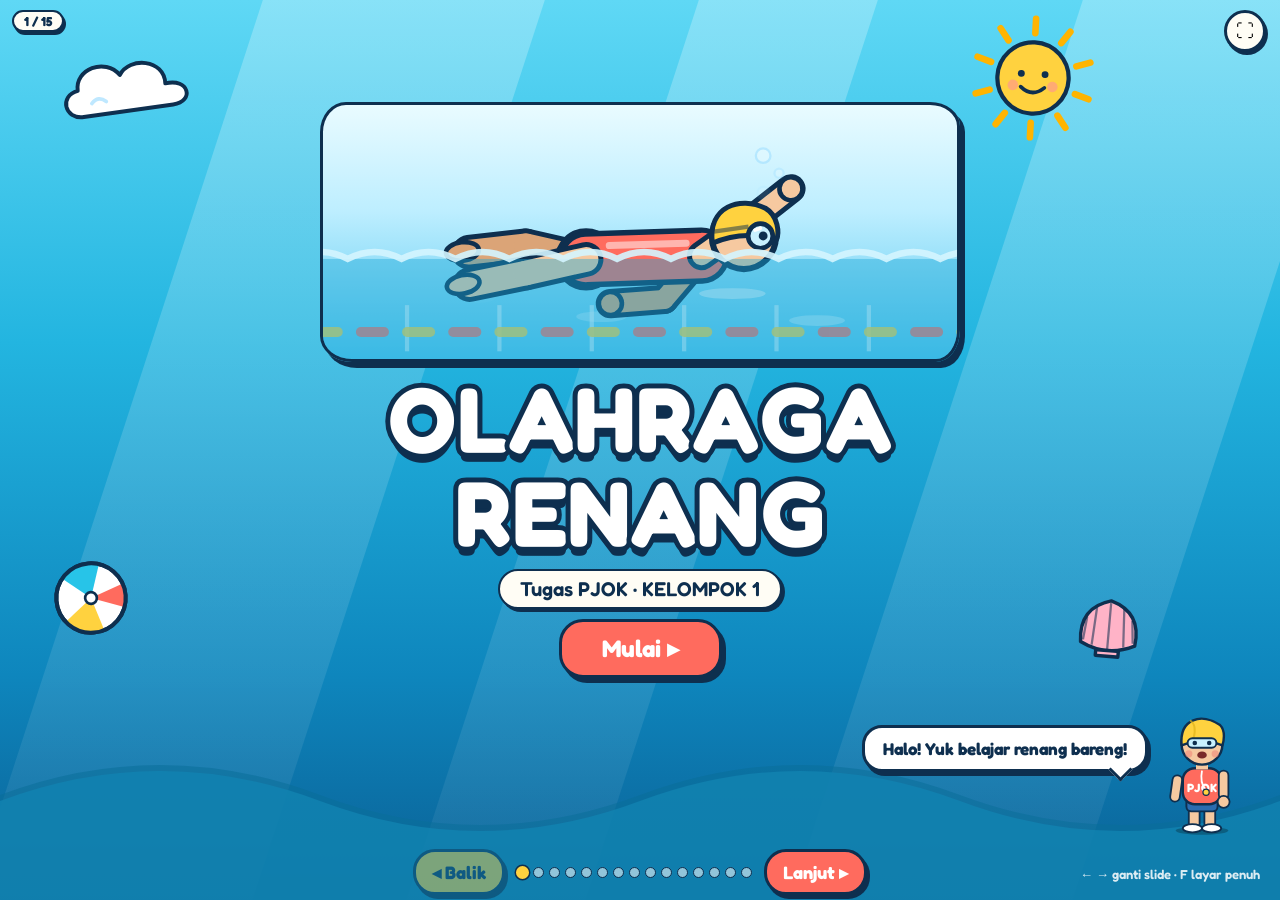
==== commit 32aa1e7a: "Update print statement from 'Hello' to 'Goodbye'" ====
--- a/index.html
+++ b/index.html
@@ -1,467 +1,549 @@
-<!DOCTYPE html>
-<html lang="id">
-<head>
-<meta charset="UTF-8"/>
-<meta name="viewport" content="width=device-width, initial-scale=1, viewport-fit=cover"/>
-<title>Olahraga Renang — Tugas PJOK</title>
-<link href="https://fonts.googleapis.com/css2?family=Oswald:wght@500;700&family=Nunito:wght@400;700&display=swap" rel="stylesheet"/>
-<style>
-@property --hue{syntax:'<number>';inherits:true;initial-value:205}
-*{box-sizing:border-box;margin:0;padding:0}
-:root{--deep:#032b52;--sea:#0a77b8;--coral:#ff7a59;--foam:#eaf9ff;--hd:'Oswald','Impact',sans-serif;--bd:'Nunito',system-ui,sans-serif}
-html,body{height:100%;overflow:hidden;font-family:var(--bd);color:var(--foam);background:#021c36}
-.stage{position:fixed;inset:0;overflow:hidden;background:radial-gradient(ellipse at 50% 30%,transparent 45%,rgba(0,18,40,.5) 100%),linear-gradient(rgba(255,255,255,.07) 1px,transparent 1px) 0 0/56px 56px,linear-gradient(90deg,rgba(255,255,255,.07) 1px,transparent 1px) 0 0/56px 56px,linear-gradient(180deg,hsl(var(--hue) 85% 34%) 0%,hsl(var(--hue) 90% 38%) 40%,hsl(calc(var(--hue) + 5) 90% 17%) 100%);transition:--hue var(--D,1s) cubic-bezier(.65,0,.35,1)}
-/* animasi internal halus: cahaya latar bergeser perlahan */
-.stage::before{content:'';position:absolute;inset:-25%;z-index:0;pointer-events:none;background:repeating-radial-gradient(circle at 30% 40%,rgba(255,255,255,.13) 0 2px,transparent 3px 38px),repeating-radial-gradient(circle at 72% 62%,rgba(180,240,255,.11) 0 2px,transparent 3px 52px);mix-blend-mode:soft-light;animation:gdrift 22s ease-in-out infinite alternate}
-@keyframes gdrift{to{transform:translate(6%,4%) rotate(4deg)}}
-.canvas{position:absolute;--big:7em;--big2:5em}
-@media(max-aspect-ratio:1/1){.canvas{--big:4.8em;--big2:3.1em}}
-#fx{position:fixed;inset:0;z-index:12;pointer-events:none}
-#fx>*{pointer-events:none}
-.sea{position:absolute;left:0;right:0;bottom:0;height:22%;pointer-events:none;z-index:1}
-.sea i{position:absolute;inset:0;background:url("data:image/svg+xml,%3Csvg xmlns='http://www.w3.org/2000/svg' viewBox='0 0 100 20' preserveAspectRatio='none'%3E%3Cpath d='M0 10Q25 0 50 10T100 10V20H0Z' fill='%23ffffff'/%3E%3C/svg%3E") repeat-x;background-size:240px 100%;opacity:.12;animation:drift 7s linear infinite}
-.sea i:nth-child(2){opacity:.1;top:12%;animation-duration:11s;animation-direction:reverse}
-.sea i:nth-child(3){opacity:.08;top:26%;animation-duration:15s}
-@keyframes drift{to{background-position-x:240px}}
-.bub{position:absolute;bottom:-30px;border-radius:50%;border:1.5px solid rgba(255,255,255,.55);background:rgba(255,255,255,.12);animation:up linear infinite;z-index:2;pointer-events:none}
-@keyframes up{to{transform:translateY(-110vh) translateX(20px);opacity:.2}}
-.bl{position:absolute;left:-15vmax;top:-15vmax;width:45vmax;height:45vmax;border-radius:50%;background:radial-gradient(circle at 30% 30%,rgba(255,255,255,.3),rgba(255,255,255,.03) 70%);transition:transform var(--D,1s) cubic-bezier(.65,0,.35,1);pointer-events:none;z-index:1}
-#hero{position:absolute;left:0;top:0;width:100px;transform-origin:50% 50%;z-index:15;pointer-events:none}
-#hero .sw{background:none;filter:drop-shadow(0 6px 8px rgba(0,0,0,.3))}
-.top{position:absolute;top:0;left:0;right:0;z-index:20;display:flex;justify-content:space-between;align-items:center;padding:calc(.5em + env(safe-area-inset-top,0px)) 1.2em .5em;font:800 .8em var(--hd);letter-spacing:.08em;background:linear-gradient(rgba(2,28,54,.65),transparent)}
-.top button{font:700 .9em var(--bd);color:#fff;background:rgba(255,255,255,.15);border:1px solid rgba(255,255,255,.4);border-radius:99px;padding:.25em .8em;cursor:pointer}
-.slide{position:absolute;inset:0;overflow-y:auto;display:flex;padding:calc(2.7em + env(safe-area-inset-top,0px)) 1.4em 3.4em;opacity:0;visibility:hidden;pointer-events:none;z-index:4}
-.slide.active{opacity:1;visibility:visible;pointer-events:auto;z-index:5}
-.slide.leaving{visibility:visible;opacity:1;z-index:4;pointer-events:none}
-.slide:not(.active) *{animation-play-state:paused!important}
-.wrap{width:100%;max-width:60em;margin:auto}
-.center{text-align:center}
-.chip{display:inline-block;font:800 .7em var(--hd);letter-spacing:.14em;text-transform:uppercase;background:var(--coral);color:#fff;border-radius:99px;padding:.2em .9em;margin-bottom:.4em}
-h2{font:800 2.2em/1.05 var(--hd);color:var(--tc,#fff);margin-bottom:.4em;text-shadow:0 .08em 0 rgba(3,43,82,.5)}
-.slide .wrap:not(.center) h2{padding-right:calc(6.5em/var(--ts,1))}
-h3{font:800 1.05em var(--hd);margin-bottom:.15em}
-p,.li li span{font-size:.95em;line-height:1.45}
-.card p{font-size:.82em;line-height:1.35}
-.card,.li li{background:var(--ac,rgba(255,255,255,.14));border:var(--bw,1px) solid var(--bc,rgba(255,255,255,.3));border-radius:var(--r,.9em);box-shadow:var(--sh,none);backdrop-filter:blur(6px);transition:background .35s,border-color .35s}
-.gh{background:transparent!important;border-color:transparent!important;box-shadow:none!important;backdrop-filter:none!important;transition:none!important}
-.ghost{position:fixed;left:0;top:0;z-index:-1;pointer-events:none;border-style:solid;backdrop-filter:blur(6px);will-change:transform,width,height}
-.cards{display:grid;grid-template-columns:repeat(auto-fit,minmax(min(var(--cw,9em),100%),1fr));gap:.8em}
-.card{padding:.6em;text-align:center}
-.card .pool{margin-bottom:.4em}
-.li{list-style:none;display:flex;flex-direction:column;gap:.4em}
-.li li{display:flex;gap:.7em;align-items:center;padding:.35em}
-.li li span{font-size:.9em}
-.li li span b{color:#ffe08a}
-.th{width:min(var(--tw,6.2em),34%);flex:none}
-.pool{border-radius:.7em;overflow:hidden;border:.15em solid #fff;position:relative}
-.sw{display:block;width:100%;height:auto;background:linear-gradient(#cdefff,#7fd0f0)}
-.sw.dk{background:linear-gradient(#bfeaff 0 66%,#e8cf9c 66%)}
-.sw text{transform-box:fill-box;transform-origin:center}
-.big{font:800 var(--big)/.95 var(--hd);color:var(--tc,#fff);text-align:center;letter-spacing:.04em;text-shadow:0 .06em 0 #054a80,0 .12em .3em rgba(0,0,0,.35)}
-.big .c{animation:bob 1.6s ease-in-out infinite;animation-delay:calc(var(--i)*.15s)}
-@keyframes bob{50%{transform:translateY(-.14em)}}
-.c{display:inline-block;font-style:normal}.w{display:inline-block;white-space:nowrap}
-.ha{width:min(15em,62%);aspect-ratio:2/1;margin:.6em auto}
-.sub{font:700 1.15em var(--bd);opacity:.9;margin-top:.3em}
-.nav{position:absolute;left:0;right:0;bottom:0;z-index:20;display:flex;align-items:center;gap:.6em;padding:.6em 1.2em calc(.6em + env(safe-area-inset-bottom,0px));background:rgba(3,43,82,.7);backdrop-filter:blur(8px)}
-.btn{font:800 .85em var(--hd);border:0;border-radius:99px;padding:.5em 1.1em;cursor:pointer;color:#fff;background:var(--sea)}
-.btn.nx{background:var(--coral)}
-.btn:disabled{opacity:.35;cursor:default}
-.dots{flex:1;display:flex;justify-content:center;gap:.3em;flex-wrap:wrap}
-.dot{width:.4em;height:.4em;border-radius:99px;border:0;background:rgba(255,255,255,.4);cursor:pointer;transition:.3s;padding:0}
-.dot.on{background:#fff;width:1.1em}
-.wv{animation:wv 1.1s linear infinite}.wv2{animation:wv 1.7s linear infinite reverse}
-@keyframes wv{to{transform:translateX(-40px)}}
-.arm{transform-origin:122px 54px}.leg{transform-origin:72px 54px}
-.free .a1,.fly .a1,.fly .a2{animation:rot 1.8s linear infinite}
-.free .a2{animation:rot 1.8s linear infinite -.9s}
-.back .a1{animation:rot 1.8s linear infinite reverse}
-.back .a2{animation:rot 1.8s linear infinite reverse -.9s}
-@keyframes rot{to{transform:rotate(360deg)}}
-.breast .arm{animation:br 1.8s ease-in-out infinite}
-@keyframes br{0%,100%{transform:rotate(60deg)}50%{transform:rotate(150deg)}}
-.free .l1,.back .l1{animation:fl .25s ease-in-out infinite alternate}
-.free .l2,.back .l2{animation:fl .25s ease-in-out infinite alternate -.12s}
-@keyframes fl{from{transform:rotate(-14deg)}to{transform:rotate(14deg)}}
-.fly .leg{animation:fl .6s ease-in-out infinite alternate}
-.breast .l1{animation:fr 1.8s ease-in-out infinite}.breast .l2{animation:fr 1.8s ease-in-out infinite reverse}
-@keyframes fr{50%{transform:rotate(28deg)}}
-.bod,.bod2{animation:bd 2.2s ease-in-out infinite}
-@keyframes bd{50%{transform:translateY(-3px)}}
-.fly .bod{animation:fb 1.8s ease-in-out infinite;transform-origin:100px 54px}
-@keyframes fb{50%{transform:rotate(-7deg) translateY(-4px)}}
-.a-float{animation:flt 2.4s ease-in-out infinite}
-@keyframes flt{50%{transform:translateY(-6px) rotate(6deg)}}
-.a-sway{animation:swy 2s ease-in-out infinite}
-@keyframes swy{50%{transform:rotate(14deg)}}
-.pls,.hl{animation:pls 1.1s ease-in-out infinite}
-.hl{transform-box:fill-box;transform-origin:center}
-@keyframes pls{50%{transform:scale(1.2)}}
-.pop{animation:pop 3s ease-out infinite}
-@keyframes pop{0%,50%{transform:scale(0);opacity:0}62%{transform:scale(1.3);opacity:1}75%,92%{transform:scale(1);opacity:1}100%{opacity:0}}
-.spin{animation:spn 8s linear infinite}@keyframes spn{to{transform:rotate(360deg)}}
-.bounce{animation:bnc .8s ease-in-out infinite alternate}@keyframes bnc{to{transform:translateY(-8px) rotate(8deg)}}
-.drop{animation:drp 1.3s ease-in infinite}@keyframes drp{from{transform:translateY(-14px);opacity:0}30%{opacity:1}to{transform:translateY(12px);opacity:0}}
-.bb{animation:bbl 1.6s ease-in infinite;transform-box:fill-box}
-@keyframes bbl{from{transform:translateY(8px);opacity:0}30%{opacity:1}to{transform:translateY(-22px);opacity:0}}
-.t1,.t2{transform-origin:100px 56px;animation:tr .9s ease-in-out infinite alternate}.t2{animation-direction:alternate-reverse}
-@keyframes tr{from{transform:rotate(-22deg)}to{transform:rotate(22deg)}}
-.gl{animation:gl 3s cubic-bezier(.1,.7,.3,1) infinite}@keyframes gl{from{transform:translateX(-40px)}to{transform:translateX(20px)}}
-.spd{animation:spd .7s linear infinite}@keyframes spd{from{transform:translateX(14px);opacity:0}40%{opacity:1}to{transform:translateX(-14px);opacity:0}}
-.dive{animation:dv 3s ease-in infinite;transform-origin:38px 60px}
-@keyframes dv{0%,35%{transform:none;opacity:1}65%{transform:translate(38px,-10px) rotate(80deg);opacity:1}85%{transform:translate(70px,26px) rotate(110deg);opacity:1}100%{transform:translate(80px,34px) rotate(110deg);opacity:0}}
-.splash{animation:spl 3s ease-out infinite}@keyframes spl{0%,62%{opacity:0;transform:scale(.3)}75%{opacity:1;transform:scale(1.2)}100%{opacity:0;transform:scale(1.4)}}
-.rope{animation:rp 1s linear infinite}@keyframes rp{to{stroke-dashoffset:-12}}
-.fl{animation:fp 3.4s ease-in-out infinite;transform-origin:100px 54px}
-@keyframes fp{0%{transform:translateX(-70px) rotate(0)}40%{transform:translateX(20px) rotate(0)}55%{transform:translateX(20px) rotate(180deg)}95%,100%{transform:translateX(-70px) rotate(180deg)}}
-.fn{animation:fn 3s cubic-bezier(.2,.7,.3,1) infinite}@keyframes fn{0%{transform:translateX(-80px)}55%,100%{transform:translateX(0)}}
-.gg{animation:gg 2.6s ease-in-out infinite}@keyframes gg{0%{transform:translateY(-26px);opacity:0}30%,100%{transform:none;opacity:1}}
-.cp{animation:cp 2.6s ease-in-out infinite}@keyframes cp{0%{transform:translateY(-40px);opacity:0}35%,100%{transform:none;opacity:1}}
-.ar{transform-origin:100px 33px}.lg{transform-origin:100px 54px}
-.swing .ar1{animation:sg 1.2s ease-in-out infinite alternate}.swing .ar2{animation:sg 1.2s ease-in-out infinite alternate-reverse}
-@keyframes sg{from{transform:rotate(-45deg)}to{transform:rotate(45deg)}}
-.wm .ar1,.wm .ar2{animation:rot 1.4s linear infinite}.wm .ar2{animation-delay:-.7s}
-.wm{animation:sq 1.4s ease-in-out infinite;transform-origin:100px 80px}@keyframes sq{50%{transform:scaleY(.92)}}
-.run .lg1,.run .ar2{animation:lr .35s ease-in-out infinite alternate}.run .lg2,.run .ar1{animation:lr .35s ease-in-out infinite alternate-reverse}
-@keyframes lr{from{transform:rotate(-35deg)}to{transform:rotate(35deg)}}
-.man.run{animation:slip 3.4s ease-in infinite;transform-origin:100px 80px}
-@keyframes slip{0%{transform:translateX(-70px) rotate(0);opacity:1}55%{transform:translateX(10px) rotate(0)}70%,92%{transform:translateX(24px) rotate(-85deg);opacity:1}100%{transform:translateX(24px) rotate(-85deg);opacity:0}}
-.pant{animation:pnt 1s ease-in-out infinite;transform-origin:100px 80px}@keyframes pnt{50%{transform:scaleY(.95)}}
-@media(prefers-reduced-motion:reduce){*{animation:none!important;transition:none!important}}
-.btn,.top button{transition:transform .25s cubic-bezier(.3,1.4,.5,1),filter .25s}.btn:hover,.top button:hover{transform:translateY(-.08em) scale(1.06);filter:brightness(1.12)}.btn:active,.top button:active{transform:scale(.94)}
-/* ===== TEMA KOLAM RENANG: tali lintasan, bendera punggung, papan skor, ubin kolam ===== */
-h2{text-transform:uppercase;letter-spacing:.03em}
-.chip{border-radius:.35em;box-shadow:0 .12em 0 rgba(0,0,0,.28);letter-spacing:.18em}
-#pg{background:#021c36;color:#ffe08a;padding:.1em .6em;border-radius:.3em;letter-spacing:.12em;box-shadow:inset 0 0 0 1px rgba(255,224,138,.4)}
-.card::before{content:'';display:block;height:.38em;margin:-.6em -.6em .5em;border-radius:.6em .6em 0 0;background:repeating-linear-gradient(90deg,#ff7a59 0 .8em,#fff 0 1.6em)}
-.li li::before{content:'';align-self:stretch;width:.3em;flex:none;border-radius:9em;background:repeating-linear-gradient(180deg,#ff7a59 0 .7em,#fff 0 1.4em)}
-.stage::after{content:'';position:absolute;left:0;right:0;top:env(safe-area-inset-top,0px);height:7px;z-index:19;pointer-events:none;background:repeating-linear-gradient(90deg,#ff7a59 0 14px,#fff 14px 28px,#3ec8e8 28px 42px);box-shadow:0 2px 6px rgba(0,0,0,.35);animation:rope 6s linear infinite}
-@keyframes rope{to{background-position-x:84px}}
-.nav{box-shadow:0 -4px 14px rgba(0,0,0,.3)}
-.nav::before{content:'';position:absolute;left:0;top:0;height:.2em;width:calc(var(--p,0)*100%);background:linear-gradient(90deg,#ffe08a,#ff7a59);transition:width .9s cubic-bezier(.5,0,.1,1)}
-.nav::after{content:'';position:absolute;left:0;right:0;bottom:100%;height:16px;pointer-events:none;background:url("data:image/svg+xml,%3Csvg xmlns='http://www.w3.org/2000/svg' viewBox='0 0 48 16'%3E%3Cpath d='M0 1H48' stroke='%23fff' stroke-width='1.6'/%3E%3Cpath d='M3 1l7 14 7-14z' fill='%23ff7a59'/%3E%3Cpath d='M19 1l7 14 7-14z' fill='%23fff'/%3E%3Cpath d='M35 1l7 14 7-14z' fill='%233ec8e8'/%3E%3C/svg%3E") repeat-x;background-size:48px 16px}
-/* bentuk dekor yang ikut Morph: berpindah, berputar, membesar/mengecil, ganti bentuk & warna tiap slide */
-.sh{position:absolute;left:0;top:0;width:22vmax;height:22vmax;z-index:1;pointer-events:none;transition:transform var(--D,1.3s) cubic-bezier(.5,0,.1,1),border-radius var(--D,1.3s) cubic-bezier(.5,0,.1,1),background-color var(--D,1.3s),border-color var(--D,1.3s)}
-.sh.ring{border:1.2vmax solid transparent}
-.sh.bar{width:50vmax;height:3.2vmax}
-.sh.tri{clip-path:polygon(0 0,100% 0,50% 100%)}
-h2{font-size:calc(2.2em*var(--ts,1))}
-@media(min-aspect-ratio:1/1){.li{display:grid;grid-template-columns:repeat(var(--lc,1),1fr)}}
-.li li{text-align:left}
-@media(min-aspect-ratio:1/1){.slide.sp .wrap{display:grid;grid-template-columns:.85fr 1.5fr;column-gap:1.4em;align-items:start;align-content:center}
-.slide.sp .wrap>.chip{grid-column:1;grid-row:1;justify-self:start}
-.slide.sp .wrap>h2{grid-column:1;grid-row:2;padding-right:0}
-.slide.sp .wrap>.li,.slide.sp .wrap>.cards{grid-column:2;grid-row:1/span 3;margin-top:3em}}
-@media(min-aspect-ratio:1/1){.slide.sr .wrap{display:grid;grid-template-columns:1.5fr .85fr;column-gap:1.4em;align-items:start;align-content:center}
-.slide.sr .wrap>.chip{grid-column:2;grid-row:1;justify-self:start;margin-top:3em}
-.slide.sr .wrap>h2{grid-column:2;grid-row:2;padding-right:0}
-.slide.sr .wrap>.li,.slide.sr .wrap>.cards{grid-column:1;grid-row:1/span 3;margin-top:3em}
-.slide.col .li{gap:.8em;margin-top:.4em}
-.slide.col .li li{flex-direction:column;align-items:stretch;text-align:center}
-.slide.col .li li::before{width:auto;height:.35em;background:repeating-linear-gradient(90deg,#ff7a59 0 .7em,#fff 0 1.4em)}
-.slide.col .th{width:100%}}
-.slide.bt .wrap{display:flex;flex-direction:column}
-.slide.bt .wrap>.cards,.slide.bt .wrap>.li{order:1;margin-top:3em}
-.slide.bt .wrap>h2{order:2;margin:.6em 0 0}
-.slide.bt .wrap>.chip{order:3;align-self:flex-start;margin-top:.4em}
-.num{position:fixed;z-index:0;line-height:.8;font-family:var(--hd);font-weight:700;color:rgba(255,255,255,.07);-webkit-text-stroke:2px rgba(255,255,255,.42);pointer-events:none;white-space:nowrap}
-@media(max-aspect-ratio:1/1){.slide.col .li{display:grid;grid-template-columns:1fr 1fr;gap:.6em}
-.slide.col .li li{flex-direction:column;align-items:stretch;text-align:center}
-.slide.col .th{width:100%}
-.slide.col .li li::before{width:auto;height:.35em;background:repeating-linear-gradient(90deg,#ff7a59 0 .7em,#fff 0 1.4em)}
-.slide.sr .wrap{text-align:right}
-.slide.sr .wrap>.chip{margin-top:3em}
-.slide.sr .wrap>h2{padding-right:0}
-.slide.sr .li li{text-align:right;flex-direction:row-reverse}}
-#cap,#pp,.nav .btn[title]{display:none}
-.zk1,.zk2{animation:zk .28s ease-in-out infinite alternate}.zk2{animation-direction:alternate-reverse}@keyframes zk{from{transform:rotate(-24deg)}to{transform:rotate(24deg)}}
-.zw1,.zw2,.zb1,.zb2{animation:zw 1.6s linear infinite}.zb1,.zb2{animation-duration:1.4s}.zw2{animation-delay:-.8s}@keyframes zw{to{transform:rotate(360deg)}}
-.zr1,.zr2{animation:zw 1.6s linear infinite reverse}.zr2{animation-delay:-.8s}
-.zs{animation:zs 1.8s ease-in-out infinite}@keyframes zs{0%,100%{transform:rotate(55deg)}50%{transform:rotate(150deg)}}
-.zh{animation:zh 1.8s ease-in-out infinite}@keyframes zh{0%,100%{transform:none}50%{transform:translateY(-8px) rotate(-18deg)}}
-.zt{animation:zt 1.8s ease-in-out infinite}@keyframes zt{0%,100%{transform:none}40%,60%{transform:translateY(-7px) rotate(-28deg)}}
-.zu{animation:zu 1.4s ease-in-out infinite}@keyframes zu{0%,100%{transform:none}35%,55%{transform:translateY(-8px) rotate(-12deg)}}
-.zp{animation:zp 1.8s ease-in-out infinite}.zq{animation:zp 1.4s ease-in-out infinite}@keyframes zp{0%,30%,70%,100%{opacity:0}45%,60%{opacity:1}}
-.zf{animation:zf 1.8s ease-in-out infinite}@keyframes zf{0%,60%,100%{transform:rotate(0)}30%{transform:rotate(40deg)}}
-.zd{animation:zd .6s ease-in-out infinite alternate}@keyframes zd{from{transform:rotate(-20deg)}to{transform:rotate(20deg)}}
-.zbw{animation:zbw .6s ease-in-out infinite alternate}@keyframes zbw{from{transform:rotate(3deg)}to{transform:rotate(-3deg)}}
-/* sequencer dimatikan */
-.slide.seq .li li:not(.foc),.slide.seq .card:not(.foc){opacity:.38}
-.slide.seq .li li:not(.foc) *,.slide.seq .card:not(.foc) *{animation-play-state:paused!important}
-.slide.seq .li li,.slide.seq .card{transition:background .35s,border-color .35s,opacity .4s,box-shadow .4s}
-.foc{box-shadow:0 0 0 .14em #ffe08a,0 .4em 1.4em rgba(0,0,0,.35)!important}
-.wd{text-decoration:none;border-radius:.2em;transition:background .25s}
-.foc .wd.on{background:rgba(255,224,138,.35)}
-#cap{position:absolute;left:50%;bottom:calc(3em + env(safe-area-inset-bottom,0px));transform:translateX(-50%);z-index:21;max-width:92%;font:800 .8em var(--hd);background:var(--coral);color:#fff;padding:.3em 1em;border-radius:99px;opacity:0;transition:opacity .3s;pointer-events:none;white-space:nowrap}
-#cap.on{opacity:1}
-</style>
-</head>
-<body>
-<div class="stage" id="stage">
-  <div class="canvas" id="cv">
-    <div class="top"><span>🏊 Renang · Kelompok 1</span><span><button onclick="fs()">⛶ Layar penuh</button> <span id="pg"></span></span></div>
-    <div id="root"></div><div id="cap"></div>
-    <div class="nav"><button class="btn" id="pv" onclick="goDir(-1)">‹ Kembali</button><div class="dots" id="dots"></div><button class="btn" id="pp" onclick="tog()">▶ Putar</button><button class="btn" onclick="rep()" title="Ulangi animasi">↻</button><button class="btn nx" id="nx" onclick="goDir(1)">Lanjut ›</button></div>
-  </div>
-  <div id="fx"></div>
-  <div class="sea"><i></i><i></i><i></i></div>
+<!doctype html>
+<html lang="id"><head><meta charset="utf-8"><meta name="viewport" content="width=device-width,initial-scale=1,viewport-fit=cover">
+<title>Olahraga Renang</title>
+<link href="https://fonts.googleapis.com/css2?family=Fredoka:wght@500;600;700&family=Quicksand:wght@600;700&display=swap" rel="stylesheet">
+<style>:root{--ink:#0e2f4f;--coral:#ff6b5e;--sun:#ffd23f;--aqua:#27c4e8;--teal:#14a39a;--cream:#fffdf5;--mint:#9be8d0;--pink:#ffb3c7;--sky:#a8dcff;--peach:#ffc98a}
+*{box-sizing:border-box;margin:0;padding:0;-webkit-tap-highlight-color:transparent}
+html,body{height:100%;overflow:hidden;background:#0a6f9a;font-family:'Quicksand','Patrick Hand',system-ui,sans-serif;color:var(--ink)}
+.stage{position:fixed;inset:0;overflow:hidden;background:linear-gradient(180deg,#5fd8f5 0%,#23b5e0 38%,#0e86bd 75%,#0a5f94 100%)}
+.rays{position:absolute;inset:0;pointer-events:none;overflow:hidden}
+.rays i{position:absolute;top:-10%;width:22%;height:130%;background:linear-gradient(180deg,rgba(255,255,255,.28),rgba(255,255,255,0));transform:skewX(-18deg);animation:ray 9s ease-in-out infinite alternate}
+.rays i:nth-child(1){left:8%}.rays i:nth-child(2){left:42%;width:14%;animation-delay:-3s}.rays i:nth-child(3){left:72%;animation-delay:-6s}
+@keyframes ray{from{opacity:.25;transform:skewX(-18deg) translateX(-12px)}to{opacity:.8;transform:skewX(-18deg) translateX(18px)}}
+.bub{position:absolute;bottom:-30px;border-radius:50%;border:2px solid rgba(255,255,255,.75);background:rgba(255,255,255,.18);animation:rise linear infinite;pointer-events:none}
+@keyframes rise{to{transform:translateY(-110vh) translateX(18px)}}
+.waves{position:absolute;left:0;bottom:0;width:100%;height:20%;pointer-events:none;overflow:hidden}
+.waves svg{position:absolute;left:0;bottom:0;width:200%;height:100%;animation:wv 9s linear infinite}
+.waves svg.b{animation-duration:14s;animation-direction:reverse;bottom:-6px;opacity:.8}
+@keyframes wv{to{transform:translateX(-50%)}}
+.deco{position:absolute;z-index:1;pointer-events:none;transition:left 1.1s cubic-bezier(.34,1.25,.5,1),top 1.1s cubic-bezier(.34,1.25,.5,1),transform 1.1s cubic-bezier(.34,1.25,.5,1)}
+.deco .in{width:100%;height:100%;animation:fl 5s ease-in-out infinite alternate}
+.deco svg{width:100%;height:100%;overflow:visible}
+@keyframes fl{from{transform:translateY(-5px) rotate(-3deg)}to{transform:translateY(7px) rotate(3deg)}}
+#sun{width:84px;height:84px}#c1{width:108px;height:56px}#c2{width:84px;height:44px}#ball{width:58px;height:58px}#shell{width:50px;height:50px}
+#sun .in{animation:spin 24s linear infinite}@keyframes spin{to{transform:rotate(360deg)}}
+#slides{position:absolute;inset:0;z-index:2}
+.slide{position:absolute;inset:0;display:none;flex-direction:column;align-items:center;justify-content:center;gap:10px;padding:46px 14px 150px;overflow:hidden}
+.slide.on{display:flex}
+.wrap{width:100%;max-width:1120px;flex:1;min-height:0;display:flex;flex-direction:column;align-items:center;justify-content:center;gap:10px}
+.pop{will-change:transform,opacity}
+.ttl{display:inline-block;background:var(--sun);border:3px solid var(--ink);border-radius:30px 34px 28px 36px/34px 28px 36px 30px;box-shadow:4px 5px 0 var(--ink);padding:6px 20px 7px;font-family:Fredoka,'Baloo 2',sans-serif;font-weight:700;font-size:24px;line-height:1.15;text-align:center;color:var(--ink);transform-origin:0 0}
+.ttl small{display:block;font-size:13px;font-weight:600;opacity:.75;margin-top:1px}
+.ttl.big{background:transparent;border:none;box-shadow:none;color:#fff;font-size:44px;line-height:1.02;-webkit-text-stroke:7px var(--ink);paint-order:stroke fill;text-shadow:0 6px 0 var(--ink);letter-spacing:1px;padding:0}
+.sub{font-family:Fredoka,sans-serif;font-weight:600;font-size:15px;background:var(--cream);border:2.5px solid var(--ink);border-radius:20px;padding:4px 14px;box-shadow:3px 3px 0 var(--ink);text-align:center}
+.intro{font-weight:700;font-size:14px;text-align:center;color:#fff;text-shadow:0 2px 0 rgba(14,47,79,.55);max-width:620px}
+.pool{position:relative;width:100%;max-width:560px;aspect-ratio:2/1;max-height:200px;border:3px solid var(--ink);border-radius:26px 30px 24px 32px/30px 24px 32px 26px;box-shadow:5px 6px 0 var(--ink);overflow:hidden;background:linear-gradient(180deg,#e9fbff 0%,#bdeeff 42%,#52c6ee 100%);transform-origin:0 0}
+.pool svg{position:absolute;inset:0;width:100%;height:100%}
+.pool.big{max-width:620px;max-height:260px}
+.tag{position:absolute;top:8px;left:10px;background:var(--coral);color:#fff;border:2px solid var(--ink);border-radius:14px;padding:1px 10px;font-family:Fredoka,sans-serif;font-weight:600;font-size:12px;z-index:3;box-shadow:2px 2px 0 var(--ink)}
+.cards{display:grid;gap:9px;width:100%;max-width:560px}
+.card{position:relative;background:var(--cream);border:3px solid var(--ink);border-radius:22px 26px 20px 28px/26px 20px 28px 22px;box-shadow:4px 5px 0 var(--ink);display:flex;gap:11px;align-items:center;padding:8px 12px 8px 9px;transform-origin:0 0}
+.card .ic{width:56px;height:56px;flex:none;background:var(--c,var(--sky));border:2.5px solid var(--ink);border-radius:50%;overflow:hidden;display:grid;place-items:center}
+.card .ic svg{width:100%;height:100%;overflow:visible}
+.card .ic.sq svg{transform:scale(1.15)}
+.card h3{font-family:Fredoka,sans-serif;font-weight:700;font-size:16px;line-height:1.1;margin-bottom:2px}
+.card p{font-size:12.5px;line-height:1.25;font-weight:600;opacity:.88}
+.card .no{position:absolute;top:-10px;right:10px;background:var(--coral);color:#fff;border:2px solid var(--ink);border-radius:12px;font-family:Fredoka,sans-serif;font-weight:700;font-size:12px;padding:0 8px}
+.txtcard{background:var(--cream);border:3px solid var(--ink);border-radius:26px 30px 24px 32px/30px 24px 32px 26px;box-shadow:5px 6px 0 var(--ink);padding:14px 16px;font-size:14.5px;line-height:1.42;font-weight:600;width:100%;max-width:560px}
+.txtcard b{background:linear-gradient(transparent 58%,#ffe27a 58%)}
+.chips{display:flex;gap:8px;flex-wrap:wrap;justify-content:center}
+.chip{background:var(--pink);border:2.5px solid var(--ink);border-radius:18px;padding:3px 12px;font-family:Fredoka,sans-serif;font-weight:600;font-size:13px;box-shadow:2px 3px 0 var(--ink)}
+.chip:nth-child(2){background:var(--mint)}.chip:nth-child(3){background:var(--sun)}
+.blist{list-style:none;width:100%;max-width:560px;display:flex;flex-direction:column;gap:7px}
+.blist li{display:flex;gap:9px;align-items:flex-start;background:var(--cream);border:2.5px solid var(--ink);border-radius:16px 20px 16px 20px;box-shadow:3px 4px 0 var(--ink);padding:6px 10px;font-size:13px;line-height:1.28;font-weight:700}
+.blist li i{flex:none;width:22px;height:22px;border-radius:50%;background:var(--coral);color:#fff;border:2px solid var(--ink);font:700 12px/18px Fredoka,sans-serif;text-align:center;font-style:normal}
+.mm{position:relative;width:100%;max-width:760px;height:min(100%,400px)}
+.mm svg.lines{position:absolute;inset:0;width:100%;height:100%;z-index:0;overflow:visible}
+.mm svg.lines path{fill:none;stroke:#fff;stroke-width:4;stroke-linecap:round;stroke-dasharray:1;stroke-dashoffset:1}
+.slide.on .mm svg.lines path{animation:draw .9s .45s ease forwards}
+@keyframes draw{to{stroke-dashoffset:0}}
+.mm-c{position:absolute;left:50%;top:50%;width:92px;height:92px;margin:-46px 0 0 -46px;border-radius:50%;background:var(--sun);border:3px solid var(--ink);box-shadow:4px 5px 0 var(--ink);display:grid;place-items:center;text-align:center;font:700 15px/1.05 Fredoka,sans-serif;z-index:2}
+.mm-n{position:absolute;width:45%;background:var(--cream);border:3px solid var(--ink);border-radius:22px 26px 20px 28px/26px 20px 28px 22px;box-shadow:4px 5px 0 var(--ink);padding:6px 7px 8px;z-index:1;text-align:center;cursor:pointer}
+.mm-n h4{font:700 14px Fredoka,sans-serif;margin-bottom:2px}.mm-n p{font-size:11.5px;font-weight:700;opacity:.85;line-height:1.15}
+.mm-n .pool{max-height:none;box-shadow:none;border-width:2.5px;border-radius:14px;margin-bottom:4px}
+.mm-n.n0{left:0;top:0}.mm-n.n1{right:0;top:0}.mm-n.n2{left:0;bottom:0}.mm-n.n3{right:0;bottom:0}
+.toc{display:grid;grid-template-columns:1fr 1fr;gap:9px;width:100%;max-width:560px}
+.toc .card{cursor:pointer;padding:7px 9px}
+.toc .card h3{font-size:14.5px;margin:0}
+.toc .num{flex:none;width:34px;height:34px;border-radius:50%;background:var(--c);border:2.5px solid var(--ink);font:700 17px/29px Fredoka,sans-serif;text-align:center}
+.members{display:flex;gap:10px;justify-content:center;width:100%}
+.member{flex:1;max-width:170px;background:var(--cream);border:3px solid var(--ink);border-radius:24px 28px 22px 30px/28px 22px 30px 24px;box-shadow:4px 5px 0 var(--ink);padding:6px 4px 9px;text-align:center;font:700 13px Fredoka,sans-serif}
+.member .av{height:92px;margin-bottom:2px}.member .av svg{width:100%;height:100%}
+.go{background:var(--coral);color:#fff;border:3px solid var(--ink);border-radius:24px;padding:8px 26px;font:700 18px Fredoka,sans-serif;box-shadow:4px 5px 0 var(--ink);cursor:pointer;transition:transform .15s}
+.go:active{transform:translate(3px,4px);box-shadow:1px 1px 0 var(--ink)}
+.cch{pointer-events:auto!important;cursor:pointer;position:absolute;bottom:60px;width:68px;height:90px;z-index:5;pointer-events:none;transform-origin:0 0}
+.cch svg{width:100%;height:100%;overflow:visible}
+.cch.R{right:12px}.cch.L{left:12px}
+.cch .g-body{animation:cb 1.6s ease-in-out infinite;transform-origin:40px 98px}.cch .g-arm{animation:cw 1.1s ease-in-out infinite;transform-origin:58px 52px}
+.cch .g-head{animation:ch 2.4s ease-in-out infinite;transform-origin:40px 44px}
+.cch .g-eye{animation:bl 4s infinite;transform-origin:center;transform-box:fill-box}
+.cch .g-mouth{animation:mo 1.2s ease-in-out infinite;transform-origin:center;transform-box:fill-box}
+@keyframes cb{50%{transform:scale(1.02,.97)}}@keyframes cw{50%{transform:rotate(-24deg)}}@keyframes ch{50%{transform:rotate(3deg)}}
+@keyframes bl{0%,94%,100%{transform:scaleY(1)}97%{transform:scaleY(.1)}}@keyframes mo{50%{transform:scale(1,.55)}}
+.say{position:absolute;bottom:92px;max-width:calc(100% - 110px);background:#fff;border:3px solid var(--ink);border-radius:20px;box-shadow:3px 4px 0 var(--ink);padding:7px 12px;font:700 13px/1.25 Fredoka,sans-serif;z-index:5;pointer-events:none}
+.say.R{right:78px}.say.L{left:78px}
+.say:after{content:"";position:absolute;bottom:-9px;width:14px;height:14px;background:#fff;border-right:3px solid var(--ink);border-bottom:3px solid var(--ink);transform:rotate(45deg)}
+.say.R:after{right:16px}.say.L:after{left:16px}
+.slide.on .say{animation:sp .6s .55s cubic-bezier(.3,1.6,.5,1) backwards}
+@keyframes sp{from{transform:scale(.2);opacity:0}}
+.bar{position:absolute;left:0;right:0;bottom:0;height:56px;z-index:30;display:flex;align-items:center;justify-content:center;gap:12px}
+.btn{height:42px;min-width:92px;padding:0 16px;border-radius:22px;border:3px solid var(--ink);background:var(--sun);font:700 16px Fredoka,sans-serif;color:var(--ink);box-shadow:3px 4px 0 var(--ink);cursor:pointer}
+.btn:active{transform:translate(2px,3px);box-shadow:1px 1px 0 var(--ink)}.btn[disabled]{opacity:.45}
+.btn.nx{background:var(--coral);color:#fff}
+.dots{display:flex;gap:5px;max-width:34vw;flex-wrap:wrap;justify-content:center}
+.dots i{width:9px;height:9px;border-radius:50%;background:rgba(255,255,255,.55);border:1.5px solid var(--ink);transition:all .3s}.dots i.on{background:var(--sun);transform:scale(1.45)}
+.cnt{position:absolute;top:10px;left:12px;z-index:30;background:var(--cream);border:2.5px solid var(--ink);border-radius:14px;padding:1px 10px;font:700 13px Fredoka,sans-serif;box-shadow:2px 3px 0 var(--ink)}
+.fs,.hint{display:none}
+@media(max-width:360px){.ttl{font-size:21px}.ttl.big{font-size:38px}}
+@media(min-width:900px){
+ .slide{padding:58px 40px 178px;gap:12px}
+ .ttl{font-size:38px;padding:8px 30px 10px}.ttl small{font-size:18px}.ttl.big{font-size:92px;-webkit-text-stroke:10px var(--ink);text-shadow:0 9px 0 var(--ink)}
+ .sub{font-size:20px;padding:6px 20px}.intro{font-size:19px;max-width:820px}
+ .pool{max-width:700px;max-height:none}.pool.big{max-width:640px}
+ .tag{font-size:15px;top:12px;left:14px}
+ .cards{max-width:1100px;grid-template-columns:repeat(var(--cols,3),1fr);gap:18px}
+ .card{flex-direction:column;text-align:center;padding:18px 14px 16px;gap:8px}
+ .card .ic{width:116px;height:116px;border-width:3px}
+ .card h3{font-size:22px}.card p{font-size:15px;line-height:1.32}
+ .card .no{font-size:15px;top:-12px;right:14px}
+ .txtcard{font-size:19px;padding:22px 26px;max-width:700px}
+ .chip{font-size:17px;padding:5px 18px}
+ .blist{max-width:560px;gap:11px}.blist li{font-size:17px;padding:9px 14px;gap:12px}.blist li i{width:28px;height:28px;font-size:15px;line-height:23px}
+ .stroke .wrap{display:grid;grid-template-columns:1.25fr 1fr;grid-template-rows:auto 1fr;gap:20px 40px;align-items:center;max-width:1100px}.stroke .wrap>.ttl{grid-column:1/-1;justify-self:center}
+ .stroke .pool{max-width:none;max-height:none}.stroke .blist{max-width:none}
+ .mm{max-width:1000px;height:min(100%,420px)}.mm-c{width:130px;height:130px;margin:-65px 0 0 -65px;font-size:21px}
+ .mm-n{width:30%;padding:10px 12px}.mm-n h4{font-size:20px}.mm-n p{font-size:15px}
+ .toc{grid-template-columns:repeat(4,1fr);max-width:1100px;gap:16px}
+ .toc .card{flex-direction:column;padding:16px 8px;gap:8px}.toc .card h3{font-size:19px}.toc .num{width:52px;height:52px;font-size:26px;line-height:46px}
+ .members{gap:24px}.member{max-width:230px;font-size:18px;padding:10px 8px 14px}.member .av{height:150px}
+ .go{font-size:24px;padding:12px 40px}
+ .cch{width:96px;height:126px;bottom:64px}.cch.R{right:30px}.cch.L{left:30px}
+ .say{font-size:17px;padding:10px 18px;bottom:128px;max-width:520px}.say.R{right:132px}.say.L{left:132px}
+ #sun{width:120px;height:120px}#c1{width:150px;height:78px}#c2{width:116px;height:60px}#ball{width:80px;height:80px}#shell{width:68px;height:68px}
+ .fs{display:block;position:absolute;top:10px;right:14px;z-index:30;width:42px;height:42px;border-radius:50%;border:3px solid var(--ink);background:var(--cream);font-size:18px;cursor:pointer;box-shadow:2px 3px 0 var(--ink)}
+ .hint{display:block;position:absolute;right:20px;bottom:18px;z-index:30;color:#fff;font:600 13px Fredoka,sans-serif;opacity:.85}
+ .btn{height:46px;font-size:18px}.dots{max-width:50vw}.dots i{width:11px;height:11px}
+}
+
+#ghosts{position:absolute;inset:0;z-index:4;pointer-events:none}
+.ttl.big span{display:inline-block;animation:lw 2.4s ease-in-out infinite;animation-delay:calc(var(--i)*.09s)}
+@keyframes lw{0%,60%,100%{transform:translateY(0) rotate(0)}30%{transform:translateY(-.12em) rotate(-3deg)}}
+.slide.on .card .ic{animation:icp .8s cubic-bezier(.3,1.9,.5,1) calc(.85s + var(--n,0)*.09s) backwards}
+.slide.on .mm-n .pool{animation:icp .8s cubic-bezier(.3,1.9,.5,1) calc(.9s + var(--n,0)*.1s) backwards}
+@keyframes icp{from{transform:scale(0) rotate(-40deg)}}
+.slide.on .mm-c{animation:mmc 2.4s ease-in-out 1.4s infinite}
+@keyframes mmc{50%{transform:scale(1.07)}}
+.slide.on .go{animation:gop 1.4s ease-in-out 1.5s infinite}@keyframes gop{50%{transform:scale(1.07)}}
+.card,.mm-n,.member{transition:translate .25s cubic-bezier(.3,1.6,.5,1)}.card:hover,.mm-n:hover,.member:hover{translate:0 -5px}
+.blist li{transition:translate .25s}.blist li:hover{translate:4px 0}
+</style></head><body>
+<div class="stage">
+<div class="rays"><i></i><i></i><i></i></div>
+<div id="decos"></div><div id="ghosts"></div>
+<div class="waves"><svg class="b" viewBox="0 0 2400 120" preserveAspectRatio="none"><path d="M0 50 Q150 10 300 50 T600 50 T900 50 T1200 50 T1500 50 T1800 50 T2100 50 T2400 50 V120 H0Z" fill="#1b9ed0"/></svg><svg viewBox="0 0 2400 120" preserveAspectRatio="none" style="opacity:.55"><path d="M0 50 Q150 10 300 50 T600 50 T900 50 T1200 50 T1500 50 T1800 50 T2100 50 T2400 50 V120 H0Z" fill="#0a6f9a"/></svg></div>
+<div id="slides"></div>
+<div class="cnt"></div><button class="fs" title="Layar penuh (F)">⛶</button><div class="hint">← → ganti slide · F layar penuh</div>
+<div class="bar"><button class="btn" id="prev">◂ Balik</button><div class="dots"></div><button class="btn nx" id="next">Lanjut ▸</button></div>
 </div>
-<script>
-/* ============ PENGATURAN MORPH (terpusat) ============
-   dur/ease global; per:{indexSlide:{dur,ease}} untuk durasi per slide;
-   stagger = jeda maksimum antar item (ms), selesai tetap serempak di akhir. */
-const CFG={dur:1300,ease:'cubic-bezier(0.5,0,0.1,1)',stagger:0,per:{}};
-
-const SK='#f2b88a',CO='#ff7a59';
-const ln=(d,c=SK,w=5)=>`<path d="${d}" stroke="${c}" stroke-width="${w}" stroke-linecap="round" fill="none"/>`;
-const hd=(x,y,r=7)=>`<circle cx="${x}" cy="${y}" r="${r}" fill="${SK}"/><path d="M${x-r} ${y-1}a${r} ${r} 0 0 1 ${2*r} 0z" fill="${CO}"/>`;
-const tx=(s,x,y,c='',f=24,st='')=>`<text x="${x}" y="${y}" font-size="${f}" class="${c}" style="${st}" text-anchor="middle">${s}</text>`;
-const wave='M-40 56q10-6 20 0'+'t20 0'.repeat(15)+'V100H-40Z';
-const WT=`<g class="wv2" opacity=".5"><path d="${wave}" fill="#3ec8e8" transform="translate(0 4)"/></g><g class="wv" opacity=".6"><path d="${wave}" fill="#0a77b8"/></g>`;
-const SV=(c,i)=>`<svg class="sw ${c}" viewBox="0 0 200 100">${i}</svg>`;
-const body=()=>`<g class="bod"><g class="arm a2">${ln('M122 54V22','#e6a778')}</g><g class="leg l2">${ln('M72 54H36','#e6a778',6)}</g>${ln('M72 54H130',SK,12)}${ln('M98 54H118',CO,12)}<g class="leg l1">${ln('M72 54H36',SK,6)}</g><circle cx="142" cy="50" r="8" fill="${SK}"/><path d="M134 49a8 8 0 0 1 16 0z" fill="${CO}"/><path d="M146 49h5" stroke="#032b52" stroke-width="2.5"/><g class="arm a1">${ln('M122 54V22')}</g></g>`;
-const HL={k:[48,54,18],l:[122,36,24],n:[146,46,15]};
-const hl=h=>!h?'':h=='i'?tx('⭐',100,26,'pls',26):`<circle class="hl" cx="${HL[h][0]}" cy="${HL[h][1]}" r="${HL[h][2]}" fill="none" stroke="#ffe08a" stroke-width="3.5"/>`+(h=='n'?[0,1,2].map(k=>`<circle class="bb" cx="${158+k*5}" cy="44" r="${2+k}" fill="#fff" style="animation-delay:${k*.5}s"/>`).join(''):'');
-const sw=(t,h='',x='')=>SV(t,body()+WT+hl(h)+x);
-const FL=`<g class="bod2">${ln('M58 54H128',SK,12)}${ln('M92 54H112',CO,12)}${ln('M58 54H38')}<circle cx="140" cy="50" r="8" fill="${SK}"/><path d="M132 49a8 8 0 0 1 16 0z" fill="${CO}"/></g>`;
-const man=c=>`<g class="man ${c}">${hd(100,22,8)}<g class="lg lg1">${ln('M100 54V80')}</g><g class="lg lg2">${ln('M100 54V80')}</g>${ln('M100 30V54',CO,8)}<g class="ar ar1">${ln('M100 33V54')}</g><g class="ar ar2">${ln('M100 33V54')}</g></g>`;
-const FACE=`<circle cx="100" cy="58" r="30" fill="${SK}"/><circle cx="88" cy="55" r="3" fill="#032b52"/><circle cx="112" cy="55" r="3" fill="#032b52"/><path d="M90 70q10 8 20 0" stroke="#032b52" stroke-width="3" fill="none" stroke-linecap="round"/>`;
-const WALL='<rect x="178" y="20" width="30" height="80" fill="#9fd3e8"/>';
-const SC={
-sehat:sw('free','',tx('❤️',100,28,'pls',30)),
-rekreasi:SV('',FL+WT+tx('☀️',165,28,'spin',28)+tx('🍹',40,30,'a-float',22)),
-prestasi:sw('free','',tx('🏆',165,34,'bounce',30)+tx('🥇',35,30,'bounce',22)),
-bertahan:SV('',`${ln('M100 50V62')}${hd(100,42,9)}<g class="t1">${ln('M100 56L78 46')}</g><g class="t2">${ln('M100 56L122 46')}</g>${WT}${tx('🛟',40,40,'a-float',28)}${tx('🆘',160,30,'pls',22)}`),
-mengapung:SV('',FL+WT+tx('⬆️',100,28,'a-float',20)),
-napas:sw('free','n'),
-meluncur:SV('',`<rect x="0" y="22" width="12" height="78" fill="#9fd3e8"/><g class="gl">${ln('M60 54H130',SK,11)}${ln('M96 54H116',CO,11)}${ln('M130 54H168',SK,5)}${hd(142,49,7)}</g><g class="spd">${ln('M24 42H48','#fff',3)}${ln('M16 52H38','#fff',3)}${ln('M24 62H46','#fff',3)}</g>${WT}`),
-kuno:sw('breast','',tx('🦴',40,30,'a-float',22)+tx('🌋',170,32,'a-sway',26)),
-start:SV('dk',`<g transform="translate(0 16)">${WT}</g><rect x="0" y="72" width="66" height="28" fill="#e8cf9c"/><rect x="18" y="60" width="38" height="12" fill="#cbd5db"/><g class="dive">${hd(38,20,7)}${ln('M38 28V46',CO,7)}${ln('M38 46V60')}${ln('M38 30L28 44')}</g>${tx('💦',104,66,'splash',26)}`),
-gaya:sw('free','',`<path class="rope" d="M0 24H200" stroke="${CO}" stroke-width="5" stroke-dasharray="6 6"/>`+tx('📏',165,50,'pls',22)),
-putaran:SV('',`${WALL}<g class="fl">${ln('M72 54H130',SK,11)}${ln('M98 54H118',CO,11)}${ln('M72 54H48')}${hd(142,50,8)}</g>${WT}${tx('🔄',100,26,'spin',22)}`),
-finis:SV('',`${WALL}<g class="fn">${ln('M72 54H130',SK,11)}${ln('M98 54H118',CO,11)}${ln('M72 54H48')}${ln('M136 54H174',SK,5)}${hd(138,48,7)}</g>${WT}${tx('✅',150,28,'pop',26)}${tx('⏱️',30,28,'pls',24)}`),
-dq:sw('free','',tx('🟥',150,32,'pop',30)+tx('🚩',40,30,'a-sway',24)),
-suit:SV('dk',man('swing')+tx('✨',150,34,'pls',26)+tx('🩱',50,36,'a-float',24)),
-goggle:SV('',`${FACE}<g class="gg">${ln('M70 54H130','#032b52',3)}<circle cx="88" cy="54" r="10" fill="#aee8ff" stroke="#032b52" stroke-width="3.5"/><circle cx="112" cy="54" r="10" fill="#aee8ff" stroke="#032b52" stroke-width="3.5"/></g>${tx('💧',160,30,'drop',20)}${tx('💧',40,30,'drop',20,'animation-delay:.6s')}`),
-cap:SV('',`${FACE}<g class="cp"><path d="M68 54a32 32 0 0 1 64 0z" fill="${CO}"/>${ln('M68 54H132','#d9553a',4)}</g>${tx('✨',165,34,'pls',22)}`),
-warm:SV('dk',man('wm')+tx('🔥',45,36,'pls',22)),
-teman:SV('free',`<g transform="translate(70 21) scale(.6)">${body()}</g><g transform="translate(-5 21) scale(.6)">${body()}</g>${WT}${tx('🤝',100,24,'pls',24)}`),
-rules:SV('',`<rect x="55" y="8" width="90" height="84" rx="8" fill="#fff"/>${[0,1,2].map(k=>`<rect x="66" y="${26+k*22}" width="44" height="6" rx="3" fill="#9bc"/>`+tx('✅',128,34+k*22,'pop',20,`animation-delay:${k*.6}s`)).join('')}`),
-lari:SV('dk',man('run')+tx('💦',40,86,'pls',16)+tx('🚫',165,34,'pls',28)),
-lelah:SV('dk',man('pant')+tx('💦',128,30,'drop',18)+tx('😮‍💨',72,28,'a-float',20))
+<script>/* =========================================================
+   B1 — HELPER SMIL, PERENANG (tampak samping), ORANG (tampak depan), PELATIH
+   ========================================================= */
+const INK = '#0e2f4f', SKIN = '#f6c9a0', SKIN2 = '#dba477', SUIT = '#ff6b5e', SUIT2 = '#d9483f', CAP = '#ffd23f', TRUNK = '#2b6cb0';
+const KS = '.45 0 .55 1';
+const spl = n => Array(n - 1).fill(KS).join(';');
+
+/* grup yang berputar (nilai tunggal = statis, array = animasi berulang) */
+function rotG(v, dur, beg, inner, kt, lin) {
+  if (!Array.isArray(v)) return v ? `<g transform="rotate(${v})">${inner}</g>` : inner;
+  const n = v.length, times = kt || v.map((_, i) => (i / (n - 1)).toFixed(3)).join(';');
+  return `<g><animateTransform attributeName="transform" type="rotate" values="${v.join(';')}" keyTimes="${times}" dur="${dur}s" begin="${-beg}s" repeatCount="indefinite" ${lin ? 'calcMode="linear"' : `calcMode="spline" keySplines="${spl(n)}"`}/>${inner}</g>`;
+}
+/* grup yang bergeser: v = [[x,y],...] */
+function moveG(v, dur, beg, inner, kt, lin) {
+  if (!Array.isArray(v)) return inner;
+  const n = v.length, times = kt || v.map((_, i) => (i / (n - 1)).toFixed(3)).join(';');
+  return `<g><animateTransform attributeName="transform" type="translate" values="${v.map(p => p.join(' ')).join(';')}" keyTimes="${times}" dur="${dur}s" begin="${-beg}s" repeatCount="indefinite" ${lin ? 'calcMode="linear"' : `calcMode="spline" keySplines="${spl(n)}"`}/>${inner}</g>`;
+}
+/* anggota badan 2 ruas (bahu/pinggul → siku/lutut) dengan garis tepi */
+function limb(px, py, base, l1, l2, A, B, dur, beg, lag, col, w, tip, k) {
+  k = k || {};
+  const c2 = k.c2 || col, ink = w + 2.6;
+  const lower = `<line x2="${l2}" stroke="${INK}" stroke-width="${ink}" stroke-linecap="round"/><line x2="${l2}" stroke="${c2}" stroke-width="${w}" stroke-linecap="round"/>${tip || ''}`;
+  const upper = `<line x2="${l1}" stroke="${INK}" stroke-width="${ink}" stroke-linecap="round"/><g transform="translate(${l1} 0)">${rotG(B, dur, beg + lag, lower, k.Bk, k.Bl)}</g><line x2="${l1}" stroke="${col}" stroke-width="${w}" stroke-linecap="round"/>`;
+  return `<g transform="translate(${px} ${py}) rotate(${base})">${rotG(A, dur, beg, upper, k.Ak, k.Al)}</g>`;
+}
+const handT = (l2, c) => `<circle cx="${l2}" r="3" fill="${c}" stroke="${INK}" stroke-width="1.2"/>`;
+const footT = (l2, c) => `<ellipse cx="${l2 + 1.6}" cy=".4" rx="4.3" ry="2.4" fill="${c}" stroke="${INK}" stroke-width="1.2"/>`;
+
+/* kepala tampak samping, menghadap kanan */
+function headG(x, y, o = {}) {
+  const mouth = o.mouthO
+    ? `<ellipse cx="5.8" cy="4.9" rx="1.7" ry="2" fill="#7a2a2a"><animate attributeName="opacity" values="0;0;1;1;0" keyTimes="${o.mkt || '0;.5;.6;.88;1'}" dur="${o.D}s" begin="${-(o.beg || 0)}s" repeatCount="indefinite"/></ellipse>`
+    : `<path d="M2.6 4.5 Q5.2 6.5 7.6 4.1" stroke="#8a3a3a" stroke-width="1.25" fill="none" stroke-linecap="round"/>`;
+  const face = `<circle r="8.3" fill="${SKIN}" stroke="${INK}" stroke-width="1.6"/>
+    <path d="M-8.2 1.6 C-9.4 -8 -1 -10.8 5.6 -7.5 C8.9 -5.6 9.3 -1 8.4 .8 Q0 -2 -8.2 1.6Z" fill="${o.cap || CAP}" stroke="${INK}" stroke-width="1.3" stroke-linejoin="round"/>
+    <path d="M-7.8 -1.4 L1.2 -2.7" stroke="${INK}" stroke-width="1.1" opacity=".5"/>
+    <circle cx="4.3" cy="-.3" r="3.2" fill="#c9f1ff" stroke="${INK}" stroke-width="1.2"/><circle cx="5" cy="-.3" r="1.15" fill="${INK}"/><path d="M2.9 -1.8 l1.4 -.5" stroke="#fff" stroke-width=".9" stroke-linecap="round"/>
+    ${mouth}`;
+  return `<g transform="translate(${x} ${y})">${rotG(o.rot === undefined ? 0 : o.rot, o.D || 2, o.beg || 0, face, o.kt)}</g>`;
+}
+/* gelembung napas */
+function puff(x, y, D, at, big) {
+  let s = '';
+  [[0, 0, 1.6], [3, -4, 1.2], [-2, -8, 1.9]].forEach((b, i) => {
+    const r = b[2] * (big ? 1.35 : 1), t = (at + i * .035) * D;
+    s += `<circle cx="${x + b[0]}" cy="${y + b[1]}" r="${r}" fill="#e9fbff" stroke="#8fd8ff" stroke-width=".6" opacity="0"><animateTransform attributeName="transform" type="translate" values="0 0;${-2 + i} -${16 + i * 3}" dur="${D * .38}s" begin="${t}s;${t + D}s" repeatCount="indefinite"/><animate attributeName="opacity" values="0;.95;0" dur="${D * .38}s" begin="${t}s;${t + D}s" repeatCount="indefinite"/></circle>`;
+  });
+  return s;
+}
+const torsoSide = `<line x1="58" y1="41" x2="88" y2="40" stroke="${INK}" stroke-width="14.6" stroke-linecap="round"/><line x1="58" y1="41" x2="88" y2="40" stroke="${SUIT}" stroke-width="11.8" stroke-linecap="round"/><line x1="64" y1="37.4" x2="84" y2="36.8" stroke="#fff" stroke-width="1.8" stroke-linecap="round" opacity=".5"/>`;
+const hipCap = `<circle cx="58" cy="41" r="7.4" fill="${SUIT2}" stroke="${INK}" stroke-width="1.4"/>`;
+
+/* ---------- tiap gaya ---------- */
+function swimG(st, o = {}) {
+  const arm = (c, beg, A, B, D, k) => limb(88, 40, 0, 15, 14, A, B, D, beg, .07, c, 5, handT(14, c), k);
+  const leg = (c, beg, A, B, D, k) => limb(58, 41, 180, 16, 15, A, B, D, beg, .09, c, 6.4, footT(15, c), k);
+  let far = '', near = '', body = '', headS = '', extra = '', wrap = v => v;
+
+  if (st === 'free' || st === 'breath') {
+    const D = st === 'breath' ? 2.6 : 1.7, big = st === 'breath';
+    const ak = { Ak: '0;.42;1', Al: true, Bk: '0;.2;.42;.7;1' };
+    const aA = [-180, -3, 180], aB = [50, 22, -4, 34, 50];
+    far = arm(SKIN2, D / 2, aA, aB, D, ak) + leg(SKIN2, .23, [-13, 13, -13], [8, -26, 8], .46);
+    near = leg(SKIN, 0, [-13, 13, -13], [8, -26, 8], .46) + arm(SKIN, 0, aA, aB, D, ak);
+    headS = headG(99, 35.2, { rot: [0, 0, big ? -44 : -34, big ? -44 : -34, 0], kt: '0;.45;.6;.88;1', D, mouthO: true, mkt: '0;.5;.6;.88;1' }) + puff(106, 39, D, .6, big);
+    wrap = v => moveG([[0, 0], [0, 1.4], [0, 0]], D, 0, v);
+  } else if (st === 'back') {
+    const D = 1.9, ak = { Ak: '0;.42;1', Al: true };
+    const aA = [-180, -3, 180], aB = [8, 4, 0, 4, 8];
+    far = arm(SKIN2, D / 2, aA, aB, D, ak) + leg(SKIN2, .23, [-12, 12, -12], [8, -22, 8], .5);
+    near = leg(SKIN, 0, [-12, 12, -12], [8, -22, 8], .5) + arm(SKIN, 0, aA, aB, D, ak);
+    headS = headG(98.5, 34.2, { rot: -84, D });
+    extra = `<path transform="translate(112 18)" d="M0 -5 L1.3 -1.3 L5 0 L1.3 1.3 L0 5 L-1.3 1.3 L-5 0 L-1.3 -1.3Z" fill="#ffd23f"><animateTransform attributeName="transform" type="scale" additive="sum" values=".5;1.2;.5" dur="1.4s" repeatCount="indefinite"/></path>`;
+    wrap = v => `<g transform="translate(0 3.4)">${moveG([[0, 0], [0, -1.2], [0, 0]], D, 0, v)}</g>`;
+  } else if (st === 'breast') {
+    const D = 2.2, ak = { Ak: '0;.25;.5;.72;1', Bk: '0;.25;.5;.72;1' };
+    const aA = [0, 40, 100, 62, 0], aB = [0, 6, 10, -112, 0];
+    const lk = { Ak: '0;.3;.45;.66;1', Bk: '0;.3;.45;.66;1' };
+    const lA = [0, -42, -30, 5, 0], lB = [0, 96, 82, 0, 0];
+    far = arm(SKIN2, 0, aA, aB, D, ak) + leg(SKIN2, .05, lA, lB, D, lk);
+    near = leg(SKIN, 0, lA, lB, D, lk) + arm(SKIN, 0, aA, aB, D, ak);
+    headS = headG(99, 35.2, { rot: [0, -12, -20, 0, 0], kt: '0;.3;.5;.72;1', D, mouthO: true, mkt: '0;.35;.45;.62;1' }) + puff(106, 39, D, .55);
+    wrap = v => moveG([[0, 1.5], [0, -3.2], [0, 1.5], [0, 2.4], [0, 1.5]], D, 0, v, '0;.3;.52;.8;1');
+  } else if (st === 'fly') {
+    const D = 1.5, ak = { Ak: '0;.4;1', Al: true, Bk: '0;.2;.4;.7;1' };
+    const aA = [-180, -3, 180], aB = [30, 12, -6, 26, 30];
+    const kA = [-18, 18, -18], kB = [14, -18, 14];
+    far = arm(SKIN2, 0, aA, aB, D, ak);
+    near = leg(SKIN2, .1, kA, kB, D / 2) + leg(SKIN, 0, kA, kB, D / 2) + arm(SKIN, 0, aA, aB, D, ak);
+    headS = headG(99, 35.2, { rot: [8, -4, -26, -26, 8], kt: '0;.3;.5;.8;1', D, mouthO: true, mkt: '0;.4;.5;.76;1' }) + puff(106, 39, D, .55);
+    wrap = v => `<g>${`<animateTransform attributeName="transform" type="rotate" values="-5 88 40;5 88 40;-5 88 40" dur="${D / 2}s" repeatCount="indefinite" calcMode="spline" keyTimes="0;.5;1" keySplines="${spl(3)}"/>`}${v}</g>`;
+  } else if (st === 'float') {
+    const D = 3.4;
+    far = arm(SKIN2, 0, [-24, -12, -24], [0, 4, 0], D) + leg(SKIN2, .4, [8, -3, 8], [4, -2, 4], D);
+    near = leg(SKIN, 0, [4, -6, 4], [4, -2, 4], D) + arm(SKIN, .3, [-12, -4, -12], [4, 0, 4], D);
+    headS = headG(98.5, 34.2, { rot: -84, D });
+    extra = `<g fill="#fff" opacity=".9" font-family="Fredoka,sans-serif" font-weight="700"><text x="108" y="14" font-size="9"><animate attributeName="opacity" values="0;1;0" dur="2.4s" repeatCount="indefinite"/><animateTransform attributeName="transform" type="translate" values="0 6;0 -4" dur="2.4s" repeatCount="indefinite"/>z</text><text x="118" y="8" font-size="7"><animate attributeName="opacity" values="0;1;0" dur="2.4s" begin=".7s" repeatCount="indefinite"/><animateTransform attributeName="transform" type="translate" values="0 6;0 -4" dur="2.4s" begin=".7s" repeatCount="indefinite"/>z</text></g>`;
+    wrap = v => `<g transform="translate(0 3)">${moveG([[0, 0], [0, -2], [0, 0]], D, 0, v)}</g>`;
+  } else if (st === 'glide') {
+    const D = 3.6, kt = '0;.14;.84;1', ok = '0;.78;.9;.97;1';
+    far = arm(SKIN2, 0, 0, 0, D) + leg(SKIN2, 0, [-38, 0, 0, 0], [92, 0, 0, 0], D, { Ak: kt, Bk: kt });
+    near = leg(SKIN, 0, [-38, 0, 0, 0], [92, 0, 0, 0], D, { Ak: kt, Bk: kt }) + arm(SKIN, 0, [-6, 0, 0, -6], [30, 0, 0, 30], D, { Ak: kt, Bk: kt });
+    headS = headG(99, 36.5, { rot: 18, D });
+    extra = `<g stroke="#fff" stroke-width="1.6" stroke-linecap="round" opacity="0"><path d="M30 30 h16"/><path d="M22 44 h20"/><path d="M34 52 h14"/><animate attributeName="opacity" values="0;0;.9;0" keyTimes="0;.14;.4;.84" dur="${D}s" repeatCount="indefinite"/><animateTransform attributeName="transform" type="translate" values="0 0;0 0;-22 0;-22 0" keyTimes="0;.14;.84;1" dur="${D}s" repeatCount="indefinite"/></g>`;
+    wrap = v => `<g><animateTransform attributeName="transform" type="translate" values="-14 0;-14 0;22 0;22 0" keyTimes="0;.14;.84;1" dur="${D}s" repeatCount="indefinite" calcMode="spline" keySplines="0 0 1 1;.1 .6 .3 1;0 0 1 1"/><animate attributeName="opacity" values="1;1;1;0;0;1" keyTimes="0;.14;.8;.9;.97;1" dur="${D}s" repeatCount="indefinite"/>${v}</g>`;
+  }
+  const bodyAll = far + hipCap + torsoSide + near + headS + extra;
+  return wrap(bodyAll);
+}
+
+/* air: tint + garis permukaan bergerak */
+function waterOverlay(y = 42, x0 = -20, w = 190, h = 90, op = .42) {
+  let p = `M${x0} ${y}`; for (let k = 0; k < Math.ceil(w / 14) + 2; k++) p += ` q7 -3.6 14 0`;
+  return `<rect x="${x0}" y="${y}" width="${w}" height="${h}" fill="#1aa6d6" opacity="${op}"/><path d="${p}" stroke="#d4f6ff" stroke-width="1.7" fill="none" stroke-linecap="round" opacity=".9"><animateTransform attributeName="transform" type="translate" values="0 0;-28 0" dur="1.6s" repeatCount="indefinite"/></path>`;
+}
+/* SVG perenang berdiri sendiri (untuk ikon kartu) */
+const SWSVG = (st, vb = '8 2 128 66') => `<svg viewBox="${vb}" preserveAspectRatio="xMidYMid meet">${swimG(st)}${waterOverlay(42, -20, 190, 40, .4)}</svg>`;
+
+/* =========================================================
+   ORANG TAMPAK DEPAN (untuk ikon keselamatan dll.)
+   ========================================================= */
+function figV(p) {
+  const d = p.dur || 1.2, ph = p.ph || 0;
+  const A = (k, def) => p[k] === undefined ? def : p[k];
+  const vl = (sx, sy, l1, l2, U, F, c1, c2, w, tip, beg) => limb(sx, sy, 90, l1, l2, U, F, d, beg, d * .9 / d * .1, c1, w, tip, { c2 });
+  const aL = A('aL', [0, 0]), aR = A('aR', [0, 0]), lL = A('lL', [0, 0]), lR = A('lR', [0, 0]);
+  const legs = vl(28, 42, 12, 12, lL[0], lL[1], TRUNK, SKIN, 6.2, footT(12, SKIN).replace('cx="13.6"', 'cx="13.6"'), ph) + vl(36, 42, 12, 12, lR[0], lR[1], TRUNK, SKIN, 6.2, footT(12, SKIN), ph);
+  const armL = vl(25, 22, 10, 9, aL[0], aL[1], SKIN, SKIN, 4.4, handT(9, SKIN) + (aL[2] ? `<g transform="translate(9 0) rotate(-90)">${aL[2]}</g>` : ''), ph);
+  const armR = vl(39, 22, 10, 9, aR[0], aR[1], SKIN, SKIN, 4.4, handT(9, SKIN) + (aR[2] ? `<g transform="translate(9 0) rotate(-90)">${aR[2]}</g>` : ''), ph);
+  const hasH = p.head !== undefined;
+  const head = rotG(hasH ? p.head : [-2.5, 2.5, -2.5], hasH ? d : d * 1.7, ph, `<rect x="29" y="17" width="6" height="5" fill="${SKIN}"/><circle cx="32" cy="11" r="8.6" fill="${SKIN}" stroke="${INK}" stroke-width="1.6"/>
+    <path d="M23.4 11.4 C22.6 1.6 30 .2 35 .8 C40.8 1.6 42 7 40.6 11.4 Q32 8 23.4 11.4Z" fill="${p.cap || CAP}" stroke="${INK}" stroke-width="1.3" stroke-linejoin="round"/>
+    <rect x="24.2" y="8.4" width="15.6" height="4.6" rx="2.3" fill="#c9f1ff" stroke="${INK}" stroke-width="1.2"/><path d="M32 10.7 v0" stroke="${INK}" stroke-width="1"/>
+    <circle cx="28.4" cy="10.7" r="1.15" fill="${INK}"/><circle cx="35.6" cy="10.7" r="1.15" fill="${INK}"/>
+    <path d="M28.6 16.2 Q32 19 35.4 16.2" stroke="#8a3a3a" stroke-width="1.25" fill="none" stroke-linecap="round"/>`.replace('<path d="M32 10.7 v0" stroke="' + INK + '" stroke-width="1"/>', ''));
+  const trunkBand = `<rect x="23.6" y="38" width="16.8" height="6" rx="2.5" fill="${TRUNK}" stroke="${INK}" stroke-width="1.4"/>`;
+  const torso = rotG(A('torso', 0), d, ph, `<rect x="23.5" y="19" width="17" height="22" rx="6" fill="${SUIT}" stroke="${INK}" stroke-width="1.6"/>${p.chest || ''}${armL}${armR}${head}`);
+  const bb = Array.isArray(p.bob) ? p.bob : null;
+  let body = `${legs}${trunkBand}${torso}`;
+  if (bb) {
+    const jumpy = Math.min(...bb) < 0;
+    body = moveG(bb.map(y => [0, y]), p.bobDur || d, ph, body, null, false);
+    if (jumpy) body = `<g transform="translate(32 70)"><g><animateTransform attributeName="transform" type="scale" values="${bb.map(y => y < -.5 ? '.97 1.04' : '1.05 .95').join(';')}" keyTimes="${bb.map((_, i) => (i / (bb.length - 1)).toFixed(3)).join(';')}" dur="${p.bobDur || d}s" begin="${-ph}s" repeatCount="indefinite"/><g transform="translate(-32 -70)">${body}</g></g></g>`;
+  }
+  return `<svg viewBox="-6 -4 76 78" overflow="visible">${p.pre || ''}<ellipse cx="32" cy="70" rx="14" ry="2.2" fill="#000" opacity=".22"/>${body}${p.prop || ''}</svg>`;
+}
+const spark = (x, y, dur = 1.1) => `<path transform="translate(${x} ${y})" d="M0 -5 L1.3 -1.3 L5 0 L1.3 1.3 L0 5 L-1.3 1.3 L-5 0 L-1.3 -1.3Z" fill="#ffd23f"><animateTransform attributeName="transform" type="scale" additive="sum" values=".4;1.2;.4" dur="${dur}s" repeatCount="indefinite"/></path>`;
+const sweat = `<g fill="#7ec8ff"><path d="M46 12 q-2.5 4 0 5.5 q2.5 -1.5 0 -5.5Z"><animateTransform attributeName="transform" type="translate" values="0 0;0 12" dur="1.2s" repeatCount="indefinite"/><animate attributeName="opacity" values="1;0" dur="1.2s" repeatCount="indefinite"/></path><path d="M18 10 q-2 3.5 0 5 q2 -1.5 0 -5Z"><animateTransform attributeName="transform" type="translate" values="0 0;0 12" dur="1.2s" begin="-.6s" repeatCount="indefinite"/><animate attributeName="opacity" values="1;0" dur="1.2s" begin="-.6s" repeatCount="indefinite"/></path></g>`;
+const stopSign = `<g><circle r="5.8" fill="#e0453a" stroke="${INK}" stroke-width="1"/><rect x="-3.5" y="-.9" width="7" height="1.8" fill="#fff"/></g>`;
+const medalP = `<g transform="translate(32 31)"><path d="M-4 -9 L0 -2 L4 -9" stroke="#e0453a" stroke-width="2.4" fill="none"/><circle r="4.6" fill="#ffd23f" stroke="${INK}" stroke-width="1.2"/></g>`;
+const noRun = `<g transform="translate(32 34)" opacity=".95"><circle r="30" fill="none" stroke="#e0453a" stroke-width="5"/><path d="M-21 -21 L21 21" stroke="#e0453a" stroke-width="5" stroke-linecap="round"/></g>`;
+const podium = `<g><rect x="12" y="58" width="40" height="14" rx="2" fill="#ffd23f" stroke="${INK}" stroke-width="1.6"/><text x="32" y="69" text-anchor="middle" font-family="Fredoka,sans-serif" font-weight="700" font-size="10" fill="${INK}">1</text></g>`;
+const FIGP = {
+  warm: { dur: 1, bob: [0, -4, 0], aL: [[0, 150, 0], 0], aR: [[0, -150, 0], 0], lL: [[0, 16, 0], 0], lR: [[0, -16, 0], 0], prop: spark(54, 14) },
+  run: { dur: .62, bobDur: .31, bob: [0, -3, 0, -3, 0], torso: 5, aL: [[-55, 55, -55], [-80, -30, -80]], aR: [[55, -55, 55], [-30, -80, -30]], lL: [[-40, 40, -40], [4, 60, 4]], lR: [[40, -40, 40], [60, 4, 60]] },
+  stop: { dur: 1.8, torso: [0, 4, 0], head: [0, 6, 0], aL: [[8, 14, 8], 0], aR: [[-150, -160, -150], [-6, 16, -6], stopSign], prop: sweat },
+  cheer: { dur: .9, bob: [0, -5, 0], aL: [150, [-14, 14, -14]], aR: [-150, [14, -14, 14]], chest: medalP, prop: spark(6, 10, .8) + spark(58, 10, .8), pre: podium }
 };
-/* ====== ADEGAN PRAKTIK: gerakan karakter berbeda untuk tiap pernyataan ====== */
-const O=(x,y)=>`style="transform-origin:${x}px ${y}px"`;
-const AR=(c,col=SK)=>c=='-'?ln('M122 54H168',col,5):`<g class="${c}" ${O(122,54)}>${ln('M122 54V22',col)}</g>`;
-const LG=(c,col=SK)=>`<g class="${c}" ${O(72,54)}>${ln('M72 54H36',col,6)}</g>`;
-const TOR=ln('M72 54H130',SK,12)+ln('M98 54H118',CO,12);
-const HD=(c,up)=>`<g class="${c}" ${O(138,52)}><circle cx="142" cy="50" r="8" fill="${SK}"/><path d="M134 49a8 8 0 0 1 16 0z" fill="${CO}"/>${up?'<path d="M138 54q4 3 8 0" stroke="#032b52" stroke-width="2" fill="none"/>':'<path d="M146 49h5" stroke="#032b52" stroke-width="2.5"/>'}</g>`;
-const SD=(a1,a2,l1,l2,h,w,up)=>`<g class="${w||''}" ${O(100,54)}>${AR(a2,'#e6a778')}${LG(l2,'#e6a778')}${TOR}${LG(l1)}${HD(h,up)}${AR(a1)}</g>`;
-const BUB=(x,y)=>[0,1,2].map(k=>`<circle class="bb" cx="${x+k*5}" cy="${y}" r="${2+k%2}" fill="#fff" style="animation-delay:${k*.45}s"/>`).join('');
-const AP=(v,w)=>`<path fill="none" stroke="${SK}" stroke-width="${w}" stroke-linecap="round" stroke-linejoin="round" d="${v[0]}">${v.length>1?`<animate attributeName="d" dur="2.4s" repeatCount="indefinite" calcMode="spline" keySplines="${v.slice(1).map(()=>'.45 0 .55 1').join(';')}" values="${v.join(';')}"/>`:''}</path>`;
-const MR=s=>`<g transform="translate(0 100) scale(1 -1)">${s}</g>`;
-const TV=(lg,ar)=>{const l=AP(lg,6),a=AP(ar,5);return `${l}${MR(l)}${a}${MR(a)}<rect x="60" y="43" width="62" height="14" rx="7" fill="${SK}"/><rect x="88" y="43" width="22" height="14" fill="${CO}"/><circle cx="132" cy="50" r="8" fill="${CO}"/>`+tx('Tampak dari atas',100,95,'',8,'fill:#032b52;font-weight:700')};
-const LX='M62 47L40 48L18 48',LR='M62 47L44 33L56 40',LK='M62 47L46 34L22 20',AX='M118 46L145 47L172 47',AO='M118 46L138 30L160 14',AI='M118 46L126 34L142 42';
-const LB=t=>tx(t,168,20,'',9,'fill:#032b52;font-weight:700');
-Object.assign(SC,{
-free0:SV('',SD('zw1','zw2','zk1','zk2','')+WT+tx('⭐',100,26,'pls',26)),
-free1:SV('','<rect x="160" y="50" width="22" height="7" rx="3" fill="#ffe08a"/>'+SD('-','-','zk1','zk2','')+WT+BUB(22,46)+tx('💦',22,44,'drop',18)),
-free2:SV('',SD('zw1','zw2','','','')+WT),
-free3:SV('',SD('zw1','zw2','zk1','zk2','zt')+WT+BUB(152,48)+tx('💨',160,36,'zp',20)),
-breast0:SV('',SD('zs','zs','zf','zf','zh')+WT+tx('🐸',40,34,'bounce',26)),
-breast1:SV('',TV([LX,LR,LK,LX,LX],[AX])),
-breast2:SV('',TV([LX],[AX,AO,AI,AX,AX])),
-breast3:SV('',SD('zs','zs','zf','zf','zh')+WT+tx('💨',160,36,'zp',20)),
-back0:SV('',`<g transform="translate(0 8)">${SD('zr1','zr2','zk1','zk2','','',1)}</g>`+WT+tx('☀️',160,26,'spin',24)),
-back1:SV('',`<g transform="translate(26 -8) scale(.7)">${SD('zw1','zw2','zk1','zk2','')}</g><g transform="translate(26 36) scale(.7)">${SD('zr1','zr2','zk1','zk2','','',1)}</g><path d="M0 44H200" stroke="#fff" stroke-dasharray="4 4" opacity=".7"/>`+LB('Telungkup')+tx('Terlentang',168,64,'',9,'fill:#032b52;font-weight:700')),
-back2:SV('',`<g transform="translate(0 8)">${SD('zr1','zr2','zk1','zk2','','',1)}</g>`+WT+tx('💨',160,40,'zp',18)+tx('😌',30,30,'a-float',20)),
-fly0:SV('',SD('zb1','zb2','zd','zd','','zbw')+WT+tx('💦',150,30,'drop',18)+tx('💪',40,32,'pls',22)),
-fly1:SV('',SD('zb1','zb2','zd','zd','','zbw')+WT+tx('🦋',165,30,'a-float',26)),
-fly2:SV('',SD('-','-','zd','zd','','zbw')+WT+`<g class="spd">${ln('M24 42H48','#fff',3)}${ln('M16 52H38','#fff',3)}</g>`),
-fly3:SV('',SD('zb1','zb2','zd','zd','zu','zbw')+WT+tx('💨',160,34,'zq',20))
+const FIGV = n => figV(FIGP[n]);
+const FIGNORUN = () => figV(Object.assign({}, FIGP.run, { prop: noRun }));
+
+/* =========================================================
+   PELATIH RENANG (karakter penjelas)
+   ========================================================= */
+const COACH_SVG = `<svg viewBox="0 0 80 104"><ellipse cx="40" cy="100" rx="22" ry="3.5" fill="#000" opacity=".25"/>
+<g class="g-body">
+<rect x="29" y="74" width="9" height="24" rx="4" fill="#f6c9a0" stroke="#0e2f4f" stroke-width="1.5"/><rect x="42" y="74" width="9" height="24" rx="4" fill="#f6c9a0" stroke="#0e2f4f" stroke-width="1.5"/>
+<rect x="27" y="72" width="26" height="12" rx="4" fill="#2b6cb0" stroke="#0e2f4f" stroke-width="1.6"/>
+<ellipse cx="32" cy="98" rx="8" ry="3.4" fill="#fff" stroke="#0e2f4f" stroke-width="1.5"/><ellipse cx="48" cy="98" rx="8" ry="3.4" fill="#fff" stroke="#0e2f4f" stroke-width="1.5"/>
+<g class="g-arm2"><rect x="16" y="54" width="8" height="22" rx="4" fill="#f6c9a0" stroke="#0e2f4f" stroke-width="1.5" transform="rotate(8 20 54)"/></g>
+<rect x="24" y="48" width="32" height="30" rx="10" fill="#ff6b5e" stroke="#0e2f4f" stroke-width="2"/>
+<text x="40" y="68" text-anchor="middle" font-family="Fredoka,sans-serif" font-weight="700" font-size="10" fill="#fff">PJOK</text>
+<path d="M40 50 q-2 10 3 16" stroke="#fff" stroke-width="1.5" fill="none"/><circle cx="43.4" cy="68" r="2.6" fill="#ffd23f" stroke="#0e2f4f" stroke-width="1"/>
+<g class="g-arm"><rect x="54" y="50" width="8" height="24" rx="4" fill="#f6c9a0" stroke="#0e2f4f" stroke-width="1.5"/><circle cx="58" cy="76" r="5" fill="#f6c9a0" stroke="#0e2f4f" stroke-width="1.5"/></g>
+<g class="g-head"><rect x="35" y="40" width="10" height="9" fill="#f6c9a0"/>
+<circle cx="40" cy="28" r="17" fill="#f6c9a0" stroke="#0e2f4f" stroke-width="2"/>
+<path d="M23 29 C21 6 40 2 55 12 C60 17 58 26 57 29 Q40 22 23 29Z" fill="#ffd23f" stroke="#0e2f4f" stroke-width="2" stroke-linejoin="round"/>
+<path d="M30 8 Q36 12 33 23" stroke="#e0b21a" stroke-width="1.6" fill="none" opacity=".7"/>
+<rect x="28" y="23" width="24" height="8" rx="4" fill="#c9f1ff" stroke="#0e2f4f" stroke-width="1.6"/><circle cx="34" cy="27" r="1.9" fill="#0e2f4f" class="g-eye"/><circle cx="46" cy="27" r="1.9" fill="#0e2f4f" class="g-eye"/>
+<circle cx="29" cy="36" r="3" fill="#f08a7a" opacity=".6"/><circle cx="51" cy="36" r="3" fill="#f08a7a" opacity=".6"/>
+<ellipse class="g-mouth" cx="40" cy="37" rx="4" ry="3" fill="#7a2a2a"/></g>
+</g></svg>`;
+
+/* =========================================================
+   B2 — IKON, DATA, SLIDE, MESIN MORPH
+   ========================================================= */
+const A = (a, v, d, extra = '') => `<animate attributeName="${a}" values="${v}" dur="${d}s" repeatCount="indefinite" ${extra}/>`;
+const AT = (t, v, d, extra = '') => `<animateTransform attributeName="transform" type="${t}" values="${v}" dur="${d}s" repeatCount="indefinite" ${extra}/>`;
+const I64 = s => `<svg viewBox="0 0 64 64">${s}</svg>`;
+const ICON = {
+  heart: I64(`<g transform="translate(32 33)"><g>${AT('scale', '1;1.22;1;1.14;1', 1, 'keyTimes="0;.15;.3;.45;1"')}<path d="M0 17 C-24 0 -14 -18 0 -7 C14 -18 24 0 0 17Z" fill="#ff5a6e" stroke="#0e2f4f" stroke-width="2.4" stroke-linejoin="round"/></g></g><path d="M4 34 h14 l4 -9 l6 18 l5 -12 h27" stroke="#fff" stroke-width="2.4" fill="none" stroke-linecap="round" stroke-linejoin="round" stroke-dasharray="1" pathLength="1">${A('stroke-dashoffset', '1;0;0', 1.6)}</path>`),
+  float: `<svg viewBox="26 8 100 52" preserveAspectRatio="xMidYMid meet">${swimG('float')}${waterOverlay(42, 0, 140, 40, .45)}</svg>`,
+  breath: `<svg viewBox="40 6 100 52" preserveAspectRatio="xMidYMid meet">${swimG('breath')}${waterOverlay(42, 0, 160, 40, .45)}</svg>`,
+  glide: `<svg viewBox="12 8 100 52" preserveAspectRatio="xMidYMid meet">${swimG('glide')}${waterOverlay(42, 0, 160, 40, .45)}</svg>`,
+  free: `<svg viewBox="30 8 100 52" preserveAspectRatio="xMidYMid meet">${swimG('free')}${waterOverlay(42, 0, 160, 40, .45)}</svg>`,
+  trophy: figV(FIGP.cheer),
+  buoy: I64(`<g transform="translate(32 32)"><g>${AT('rotate', '0;360', 8)}<circle r="20" fill="none" stroke="#ff5a6e" stroke-width="12"/><circle r="26" fill="none" stroke="#0e2f4f" stroke-width="2"/><circle r="14" fill="none" stroke="#0e2f4f" stroke-width="2"/><path d="M0 -20 v0" /><g fill="#fff" stroke="#0e2f4f" stroke-width="1.6"><rect x="-6" y="-26" width="12" height="12" rx="2"/><rect x="-6" y="14" width="12" height="12" rx="2"/><rect x="-26" y="-6" width="12" height="12" rx="2"/><rect x="14" y="-6" width="12" height="12" rx="2"/></g></g>${AT('translate', '0 -2;0 2;0 -2', 2.4, 'additive="sum"')}</g>`),
+  start: I64(`<rect x="0" y="46" width="64" height="18" fill="#3fb6e8" opacity=".7"/><rect x="6" y="38" width="26" height="9" rx="2" fill="#e9fbff" stroke="#0e2f4f" stroke-width="2"/><rect x="10" y="46" width="4" height="10" fill="#0e2f4f"/><g><circle r="5" cx="0" cy="0" fill="#f6c9a0" stroke="#0e2f4f" stroke-width="2"/><path d="M-4 5 L-8 22 M-3 6 L7 8" stroke="#ff6b5e" stroke-width="5" stroke-linecap="round" fill="none"/><path d="M-8 22 L-4 36" stroke="#f6c9a0" stroke-width="4" stroke-linecap="round"/>${AT('translate', '16 12;16 12;24 4;42 14;50 40;50 40', 2.2, 'keyTimes="0;.3;.5;.7;.9;1" calcMode="spline" keySplines="0 0 1 1;.3 0 .7 1;.4 0 .6 1;.4 0 .6 1;0 0 1 1"')}${A('opacity', '1;1;1;1;0;0', 2.2, 'keyTimes="0;.3;.5;.7;.9;1"')}</g><g stroke="#fff" stroke-width="2" fill="none"><circle cx="50" cy="48" r="2">${A('r', '0;9;9', 2.2, 'keyTimes="0;.9;1"')}${A('opacity', '0;0;.9;0', 2.2, 'keyTimes="0;.7;.9;1"')}</circle></g>`),
+  turn: I64(`<path d="M8 20 H44 a12 12 0 0 1 0 24 H18" fill="none" stroke="#fff" stroke-width="6" stroke-linecap="round" stroke-dasharray="1" stroke-dashoffset="1" pathLength="1">${A('stroke-dashoffset', '1;0;0;1', 2.4, 'keyTimes="0;.5;.85;1"')}</path><path d="M8 20 H44 a12 12 0 0 1 0 24 H22" fill="none" stroke="#0e2f4f" stroke-width="2" stroke-dasharray="4 4"><animate attributeName="stroke-dashoffset" values="0;-16" dur=".8s" repeatCount="indefinite"/></path><path d="M24 36 L14 44 L24 52" fill="none" stroke="#ff6b5e" stroke-width="5" stroke-linecap="round" stroke-linejoin="round"/>`),
+  finish: I64(`<rect x="50" y="6" width="14" height="52" fill="#e9fbff" stroke="#0e2f4f" stroke-width="2.4"/><path d="M50 18h14M50 30h14M50 42h14" stroke="#27c4e8" stroke-width="2"/><g><circle r="6" fill="#f6c9a0" stroke="#0e2f4f" stroke-width="2"/><path d="M-12 0 H-3" stroke="#f6c9a0" stroke-width="6" stroke-linecap="round"/>${AT('translate', '14 32;40 32;44 32;14 32', 2, 'keyTimes="0;.4;.6;1" calcMode="spline" keySplines=".4 0 .6 1;.4 0 .6 1;.4 0 .6 1"')}</g><circle cx="50" cy="32" r="3" fill="none" stroke="#fff" stroke-width="2.4">${A('r', '2;18;18', 2, 'keyTimes="0;.5;1"')}${A('opacity', '0;0;1;0', 2, 'keyTimes="0;.4;.45;.8"')}</circle>`),
+  dq: I64(`<g transform="translate(32 32)"><g>${AT('rotate', '-10;10;-10', .5)}<rect x="-13" y="-19" width="26" height="38" rx="4" fill="#ff4b3e" stroke="#0e2f4f" stroke-width="2.6"/><path d="M-6 -7 L6 7 M6 -7 L-6 7" stroke="#fff" stroke-width="4" stroke-linecap="round"/></g></g>`),
+  suit: I64(`<g transform="translate(32 32)"><g>${AT('rotate', '-3;3;-3', 2.2)}<path d="M-12 -24 h7 l5 8 l5 -8 h7 l3 14 q-4 6 -2 12 q3 8 -1 18 h-7 l-5 -10 l-5 10 h-7 q-4 -10 -1 -18 q2 -6 -2 -12Z" transform="translate(0 4) scale(.95)" fill="#ff6b5e" stroke="#0e2f4f" stroke-width="2.4" stroke-linejoin="round"/><path d="M-4 -12 l4 5 l4 -5" fill="none" stroke="#fff" stroke-width="2"/></g></g>`),
+  goggles: I64(`<g transform="translate(32 33)"><g>${AT('translate', '0 -2;0 2;0 -2', 1.8)}<path d="M-27 -4 Q-30 6 -24 8 M27 -4 Q30 6 24 8" stroke="#0e2f4f" stroke-width="5" fill="none" stroke-linecap="round"/><path d="M-27 -4 Q-30 6 -24 8 M27 -4 Q30 6 24 8" stroke="#ffd23f" stroke-width="2.6" fill="none" stroke-linecap="round"/><rect x="-24" y="-10" width="21" height="19" rx="9" fill="#bdeeff" stroke="#0e2f4f" stroke-width="2.6"/><rect x="3" y="-10" width="21" height="19" rx="9" fill="#bdeeff" stroke="#0e2f4f" stroke-width="2.6"/><path d="M-3 -2 h6" stroke="#0e2f4f" stroke-width="3"/><path d="M-20 -5 l5 -2" stroke="#fff" stroke-width="2.4" stroke-linecap="round">${A('opacity', '.2;1;.2', 1.6)}</path><path d="M7 -5 l5 -2" stroke="#fff" stroke-width="2.4" stroke-linecap="round">${A('opacity', '.2;1;.2', 1.6)}</path></g></g>`),
+  cap: I64(`<g transform="translate(32 34)"><g>${AT('translate', '0 -2;0 2;0 -2', 2)}<path d="M-22 10 C-26 -22 -4 -28 12 -22 C26 -16 26 0 22 10Z" fill="#ffd23f" stroke="#0e2f4f" stroke-width="2.6" stroke-linejoin="round"/><path d="M-20 4 H22" stroke="#0e2f4f" stroke-width="2.4" opacity=".4"/><path d="M-8 -22 Q-2 -8 -6 6M6 -22 Q10 -8 8 6" stroke="#e0a800" stroke-width="2" fill="none"/><path d="M-22 10 H22" stroke="#0e2f4f" stroke-width="3"/><text x="0" y="1" text-anchor="middle" font-family="Fredoka,sans-serif" font-weight="700" font-size="9" fill="#ff6b5e">SWIM</text></g></g>`),
+  warm: figV(FIGP.warm),
+  stop: figV(FIGP.stop),
+  norun: FIGNORUN(),
+  buddy: I64(`<g>${AT('translate', '0 0;0 -2;0 0', 1.2)}<circle cx="20" cy="22" r="8" fill="#f6c9a0" stroke="#0e2f4f" stroke-width="2"/><path d="M12 22 C10 12 24 10 28 18 Q20 18 12 22Z" fill="#ffd23f" stroke="#0e2f4f" stroke-width="1.6"/><rect x="12" y="31" width="16" height="20" rx="6" fill="#ff6b5e" stroke="#0e2f4f" stroke-width="2"/></g><g>${AT('translate', '0 -2;0 0;0 -2', 1.2)}<circle cx="44" cy="22" r="8" fill="#f6c9a0" stroke="#0e2f4f" stroke-width="2"/><path d="M36 22 C34 12 48 10 52 18 Q44 18 36 22Z" fill="#7ed8ff" stroke="#0e2f4f" stroke-width="1.6"/><rect x="36" y="31" width="16" height="20" rx="6" fill="#2b6cb0" stroke="#0e2f4f" stroke-width="2"/></g><path d="M28 38 Q32 33 36 38" stroke="#0e2f4f" stroke-width="3.6" fill="none" stroke-linecap="round"/><g transform="translate(32 8)"><path d="M0 4 C-8 -3 -3 -8 0 -4 C3 -8 8 -3 0 4Z" fill="#ff5a6e" stroke="#0e2f4f" stroke-width="1.4">${AT('scale', '1;1.3;1', 1)}</path></g>`),
+  sign: I64(`<g transform="translate(32 34)"><g>${AT('rotate', '-4;4;-4', 2.4)}<rect x="-3" y="10" width="6" height="22" fill="#0e2f4f"/><rect x="-22" y="-24" width="44" height="38" rx="6" fill="#fff" stroke="#0e2f4f" stroke-width="2.6"/><path d="M-15 -14 l4 4 l7 -8" stroke="#14a39a" stroke-width="3" fill="none" stroke-linecap="round" stroke-linejoin="round"/><path d="M-15 0 l4 4 l7 -8" stroke="#14a39a" stroke-width="3" fill="none" stroke-linecap="round" stroke-linejoin="round"/><path d="M0 -12 h14 M0 2 h14" stroke="#0e2f4f" stroke-width="3" stroke-linecap="round"/></g></g>`)
+};
+const poolFloor = () => { let t = '<g stroke="#fff" stroke-width="1.1" opacity=".5">'; for (let k = -2; k < 9; k++) t += `<path d="M${k * 24} 54 V66"/>`; t += '</g>'; let r = ''; for (let k = -3; k < 18; k++) r += `<path d="M${k * 12} 61 h6" stroke="${k % 2 ? '#ff6b5e' : '#ffd23f'}"/>`; return `<g><animateTransform attributeName="transform" type="translate" values="0 0;-24 0" dur="1.5s" repeatCount="indefinite"/>${t}<g stroke-width="2.6" stroke-linecap="round" opacity=".85">${r}</g></g>` + [[30, 52, 0], [62, 57, .5], [96, 51, 1], [118, 58, 1.5]].map(c => `<ellipse cx="${c[0]}" cy="${c[1]}" rx="7" ry="1.4" fill="#fff" opacity="0"><animate attributeName="opacity" values="0;.55;0" dur="2.4s" begin="${c[2]}s" repeatCount="indefinite"/><animate attributeName="rx" values="4;9;4" dur="2.4s" begin="${c[2]}s" repeatCount="indefinite"/></ellipse>`).join(''); };
+const BIG = id => `<svg viewBox="8 2 128 66" preserveAspectRatio="xMidYMid meet">${poolFloor()}${swimG(id)}${waterOverlay(42, -20, 190, 40, .42)}</svg>`;
+
+/* ---------------- DATA ---------------- */
+const COL = ['#ffd23f', '#9be8d0', '#ffb3c7', '#a8dcff', '#ffc98a'];
+const DATA = {
+  judul: 'OLAHRAGA\nRENANG', kelompok: 'KELOMPOK 1', mapel: 'Tugas PJOK',
+  anggota: ['Nama Kamu', 'Nama Teman 1', 'Nama Teman 2'],
+  toc: [['Pengertian Renang', 3], ['Tujuan Berenang', 4], ['Teknik Dasar', 5], ['Gaya Renang', 6], ['Peraturan', 11], ['Peralatan', 12], ['Keselamatan', 13], ['Penutup', 14]],
+  pengertian: 'Renang adalah olahraga yang dilakukan <b>di dalam air</b> dengan menggerakkan <b>tangan dan kaki</b> untuk mempertahankan diri agar tidak tenggelam dan bergerak maju.',
+  pengertian2: 'Sudah ada sejak <b>zaman prasejarah</b> dan merupakan salah satu insting dasar manusia untuk bertahan hidup.',
+  tujuan: [['Kesehatan', 'Meningkatkan daya tahan tubuh, kesehatan jantung, dan kekuatan otot.', 'heart'], ['Rekreasi', 'Sebagai kegiatan santai dan menyenangkan.', 'float'], ['Prestasi', 'Untuk mengikuti kompetisi renang.', 'trophy'], ['Keterampilan', 'Meningkatkan kemampuan bertahan hidup di air.', 'buoy']],
+  teknik: [['Mengapung', 'Menjaga tubuh tetap berada di permukaan air.', 'float'], ['Pernapasan', 'Mengatur napas saat berada di dalam air.', 'breath'], ['Meluncur', 'Meluncur di permukaan air dengan dorongan kaki.', 'glide']],
+  gaya: [
+    { id: 'free', nama: 'Gaya Bebas', en: 'Front Crawl', tag: 'Paling umum & mudah', ov: 'Paling umum & mudah dipelajari', b: ['Gaya renang yang paling umum dan mudah dipelajari.', 'Gerakan kaki naik turun bergantian, seperti berjalan di tempat.', 'Lengan bergerak bergantian ke depan.', 'Pernapasan dilakukan dengan memutar kepala ke samping.'] },
+    { id: 'breast', nama: 'Gaya Dada', en: 'Breaststroke', tag: 'Gaya katak', ov: 'Gerakannya mirip katak', b: ['Dikenal juga sebagai gaya katak karena gerakannya mirip katak.', 'Kaki bergerak membuka dan menutup, seperti kaki katak.', 'Lengan bergerak ke samping dan ke depan secara bersamaan.', 'Pernapasan dilakukan saat lengan membuka ke samping.'] },
+    { id: 'back', nama: 'Gaya Punggung', en: 'Backstroke', tag: 'Terlentang', ov: 'Berenang terlentang', b: ['Dilakukan dengan posisi tubuh terlentang.', 'Gerakan kaki dan lengan mirip gaya bebas, tetapi dalam posisi terbalik.', 'Pernapasan lebih mudah karena wajah selalu berada di atas permukaan air.'] },
+    { id: 'fly', nama: 'Gaya Kupu-Kupu', en: 'Butterfly Stroke', tag: 'Paling sulit', ov: 'Paling sulit, butuh kekuatan', b: ['Gaya renang paling sulit, butuh kekuatan serta koordinasi yang baik.', 'Kedua lengan bergerak bersamaan ke depan, seperti sayap kupu-kupu.', 'Kaki bergerak bersamaan naik turun, menghasilkan dorongan ke depan.', 'Pernapasan dilakukan saat lengan bergerak ke atas.'] }],
+  aturan: [['Start', 'Dilakukan dari atas balok start dengan tubuh siap meluncur ke air.', 'start'], ['Gaya', 'Perenang harus mengikuti gaya renang yang ditentukan dalam perlombaan.', 'free'], ['Putaran', 'Di ujung kolam, lakukan putaran balik dengan cepat dan efisien.', 'turn'], ['Finis', 'Perenang harus menyentuh dinding kolam saat mencapai finis.', 'finish'], ['Diskualifikasi', 'Bisa didiskualifikasi jika melanggar aturan, mis. start salah atau tidak menyelesaikan gaya dengan benar.', 'dq']],
+  alat: [['Pakaian renang', 'Yang nyaman dan pas memudahkan pergerakan di air.', 'suit'], ['Kacamata renang', 'Melindungi mata dari klorin dan membantu melihat jelas di dalam air.', 'goggles'], ['Penutup kepala', 'Mengurangi hambatan air dan melindungi rambut dari klorin.', 'cap']],
+  selamat: [['Pemanasan', 'Siapkan otot dan kurangi risiko cedera sebelum berenang.', 'warm'], ['Jangan berenang sendiri', 'Selalu bersama teman atau diawasi orang dewasa.', 'buddy'], ['Ikuti peraturan kolam', 'Patuhi semua peraturan dan petunjuk keselamatan di kolam.', 'sign'], ['Jangan berlari di tepi kolam', 'Tepi kolam licin, jangan berlari agar tidak terjatuh.', 'norun'], ['Berhenti jika lelah', 'Jika merasa lelah, segera berhenti dan istirahat.', 'stop']]
+};
+const GURU = [['R', 'Halo! Yuk belajar renang bareng!'], ['L', 'Ini tim yang menyusun materi ini.'], ['R', 'Ada 7 materi. Klik salah satu untuk lompat!'], ['L', 'Renang itu insting dasar manusia lho!'], ['R', 'Berenang bukan cuma seru, tapi juga sehat!'], ['L', 'Kuasai tiga dasar ini dulu sebelum belajar gaya.'], ['R', 'Ada 4 gaya renang. Mana favoritmu?'], ['L', 'Gaya bebas: paling mudah, cocok untuk pemula!'], ['R', 'Gaya katak! Buka, tutup, lalu meluncur.'], ['L', 'Terlentang, wajah di atas air. Santai!'], ['R', 'Kupu-kupu paling sulit, perlu tenaga ekstra!'], ['L', 'Perenang wajib patuh aturan lomba ya.'], ['R', 'Tiga perlengkapan wajib sebelum nyebur.'], ['L', 'Keselamatan nomor satu! Ingat 5 hal ini.'], ['R', 'Terima kasih! Selamat berenang dengan aman!']];
+/* posisi dekorasi per slide: [x%, y%, skala] */
+const DECO = [
+  { sun: [76, 2, 1.1], c1: [4, 5, 1], c2: [58, 28, .8], ball: [4, 62, 1], shell: [84, 66, 1] },
+  { sun: [4, 3, .9], c1: [64, 4, 1.1], c2: [20, 26, .7], ball: [80, 70, 1.1], shell: [3, 72, .9] },
+  { sun: [80, 2, .8], c1: [2, 4, .9], c2: [48, 3, .7], ball: [88, 40, .9], shell: [2, 52, 1] },
+  { sun: [2, 2, 1], c1: [60, 3, 1], c2: [78, 24, .7], ball: [84, 58, 1], shell: [4, 66, .9] },
+  { sun: [78, 3, .9], c1: [5, 4, 1.1], c2: [40, 2, .7], ball: [2, 50, 1.1], shell: [86, 62, .9] },
+  { sun: [6, 2, .8], c1: [56, 3, 1], c2: [84, 20, .6], ball: [86, 52, 1], shell: [2, 62, 1] },
+  { sun: [76, 1, 1], c1: [2, 3, 1], c2: [40, 2, .8], ball: [3, 44, 1.2], shell: [88, 70, .9] },
+  { sun: [4, 2, .9], c1: [62, 4, 1], c2: [80, 30, .6], ball: [86, 64, 1], shell: [2, 58, .8] },
+  { sun: [80, 2, .8], c1: [8, 3, 1], c2: [44, 1, .7], ball: [2, 66, 1], shell: [88, 52, 1] },
+  { sun: [2, 3, 1], c1: [58, 2, 1.1], c2: [30, 2, .6], ball: [88, 60, .9], shell: [4, 56, 1] },
+  { sun: [78, 2, .9], c1: [4, 4, 1], c2: [50, 2, .7], ball: [2, 60, 1], shell: [86, 66, 1.1] },
+  { sun: [4, 2, 1], c1: [60, 3, 1], c2: [84, 18, .6], ball: [86, 46, 1], shell: [2, 70, .9] },
+  { sun: [80, 2, .9], c1: [3, 3, 1], c2: [42, 1, .7], ball: [4, 56, 1], shell: [88, 64, 1] },
+  { sun: [3, 2, .8], c1: [62, 3, 1.1], c2: [30, 1, .6], ball: [86, 56, 1.1], shell: [2, 64, 1] },
+  { sun: [40, 2, 1.3], c1: [2, 6, 1], c2: [70, 6, .9], ball: [8, 56, 1.2], shell: [84, 58, 1.1] }
+];
+const ENTER = ['rise', 'swing', 'zoom', 'rise', 'swing', 'zoom', 'drop', 'swing', 'rise', 'swing', 'zoom', 'rise', 'swing', 'zoom', 'rise'];
+
+/* ---------------- DEKORASI SVG ---------------- */
+const DECOSVG = {
+  sun: `<svg viewBox="-50 -50 100 100"><g stroke="#ffb400" stroke-width="5" stroke-linecap="round">${[...Array(10)].map((_, i) => `<path d="M0 -34 V-45" transform="rotate(${i * 36})"/>`).join('')}</g><circle r="27" fill="#ffd23f" stroke="#0e2f4f" stroke-width="3.2"/><circle cx="-9" cy="-3" r="2.6" fill="#0e2f4f"/><circle cx="9" cy="-3" r="2.6" fill="#0e2f4f"/><path d="M-9 7 Q0 15 9 7" stroke="#0e2f4f" stroke-width="2.8" fill="none" stroke-linecap="round"/><circle cx="-15" cy="6" r="4" fill="#ff9a8a" opacity=".7"/><circle cx="15" cy="6" r="4" fill="#ff9a8a" opacity=".7"/></svg>`,
+  cloud: `<svg viewBox="0 0 120 64"><path d="M22 54 C6 54 4 34 20 32 C20 14 46 8 56 24 C66 10 94 16 92 36 C112 34 114 54 96 54Z" fill="#fff" stroke="#0e2f4f" stroke-width="3.2" stroke-linejoin="round"/><path d="M30 44 q6 -6 12 0" stroke="#bfe8ff" stroke-width="3" fill="none" stroke-linecap="round"/></svg>`,
+  ball: `<svg viewBox="-30 -30 60 60"><g><animateTransform attributeName="transform" type="rotate" values="0;360" dur="9s" repeatCount="indefinite"/><circle r="26" fill="#fff" stroke="#0e2f4f" stroke-width="3"/><path d="M0 0 L-9 -25 A26 26 0 0 1 9 -25Z" fill="#ff6b5e"/><path d="M0 0 L25 -8 A26 26 0 0 1 16 20Z" fill="#ffd23f"/><path d="M0 0 L-16 20 A26 26 0 0 1 -25 -8Z" fill="#27c4e8"/><circle r="26" fill="none" stroke="#0e2f4f" stroke-width="3"/><circle r="4.4" fill="#fff" stroke="#0e2f4f" stroke-width="2"/></g></svg>`,
+  shell: `<svg viewBox="-30 -30 60 60"><path d="M-24 14 Q-28 -16 0 -24 Q28 -16 24 14 Q0 26 -24 14Z" fill="#ffb3c7" stroke="#0e2f4f" stroke-width="3" stroke-linejoin="round"/><path d="M0 -22 V20 M-12 -18 L-14 16 M12 -18 L14 16 M-20 -8 L-22 12 M20 -8 L22 12" stroke="#0e2f4f" stroke-width="2" opacity=".55" fill="none"/><path d="M-10 20 h20 v5 h-20Z" fill="#ffb3c7" stroke="#0e2f4f" stroke-width="3" stroke-linejoin="round"/></svg>`
+};
+
+/* ---------------- PEMBUAT SLIDE ---------------- */
+const pool = (id, cls = '', tag = '') => `<div class="pool ${cls} pop" data-vt="pool">${tag ? `<span class="tag">${tag}</span>` : ''}${BIG(id)}</div>`;
+const wv = t => { let n = 0; return t.split('<br>').map(l => [...l].map(c => `<span style="--i:${n++}">${c}</span>`).join('')).join('<br>'); };
+const ttl = (t, s = '') => `<h1 class="ttl pop" data-vt="title">${t}${s ? `<small>${s}</small>` : ''}</h1>`;
+const cardsH = (items, cols, extra = '') => `<div class="cards n${items.length} pop-g" style="--cols:${cols}">${items.map((it, i) => `<div class="card pop" data-vt="k${i}" style="--c:${COL[i % 5]};--n:${i}"><span class="no">${i + 1}</span><div class="ic ${/^(heart|buoy|suit|goggles|cap)$/.test(it[2]) ? '' : 'sq'}">${ICON[it[2]]}</div><div><h3>${it[0]}</h3><p>${it[1]}</p></div></div>`).join('')}</div>`;
+const coachH = n => { const [s, t] = GURU[n]; return `<div class="cch ${s} pop" data-vt="coach">${COACH_SVG}</div><div class="say ${s}">${t}</div>`; };
+const strokeH = (g, n) => `<div class="wrap">${ttl(g.nama, g.en)}${pool(g.id, 'big', g.tag)}<ul class="blist">${g.b.map((x, i) => `<li class="pop"><i>${i + 1}</i><span>${x}</span></li>`).join('')}</ul></div>`;
+const SL = [];
+SL[0] = `<div class="wrap">${pool('free', 'big')}<h1 class="ttl big pop" data-vt="title">${wv(DATA.judul.replace('\n', '<br>'))}</h1><div class="sub pop">${DATA.mapel} · ${DATA.kelompok}</div><button class="go pop" data-next>Mulai ▸</button></div>`;
+SL[1] = `<div class="wrap">${ttl('Disusun Oleh', DATA.kelompok)}<div class="members">${DATA.anggota.map((a, i) => `<div class="member pop" data-vt="k${i}"><div class="av">${[ICON.warm, ICON.trophy, figV(FIGP.run)][i]}</div>${a}</div>`).join('')}</div></div>`;
+SL[2] = `<div class="wrap">${ttl('Daftar Isi', '7 materi renang')}<div class="toc">${DATA.toc.map((t, i) => `<div class="card pop" data-go="${t[1]}" data-vt="k${i}" style="--c:${COL[i % 5]}"><span class="num">${i + 1}</span><h3>${t[0]}</h3></div>`).join('')}</div></div>`;
+SL[3] = `<div class="wrap">${ttl('1. Pengertian Renang')}${pool('free', '', 'Olahraga air')}<div class="txtcard pop">${DATA.pengertian}<br><br>${DATA.pengertian2}</div><div class="chips pop"><span class="chip">💧 Di dalam air</span><span class="chip">🦵 Tangan & kaki</span><span class="chip">🛟 Bertahan hidup</span></div></div>`;
+SL[4] = `<div class="wrap">${ttl('2. Tujuan Berenang')}${cardsH(DATA.tujuan, 4)}</div>`;
+SL[5] = `<div class="wrap">${ttl('3. Teknik Dasar Renang')}<div class="intro pop">Sebelum belajar berbagai gaya, kuasai dulu teknik dasar ini:</div>${cardsH(DATA.teknik, 3)}</div>`;
+SL[6] = `<div class="wrap">${ttl('4. Gaya Renang', '4 gaya utama')}<div class="mm"><svg class="lines" viewBox="0 0 100 100" preserveAspectRatio="none"></svg><div class="mm-c pop">GAYA<br>RENANG</div>${DATA.gaya.map((g, i) => `<div class="mm-n pop n${i}" style="--n:${i}" data-go="${7 + i}"><div class="pool">${BIG(g.id)}</div><h4>${g.nama}</h4><p>${g.ov}</p></div>`).join('')}</div></div>`;
+DATA.gaya.forEach((g, i) => SL[7 + i] = `<div class="stroke">${strokeH(g, i)}</div>`);
+SL[11] = `<div class="wrap">${ttl('5. Peraturan dalam Renang')}${cardsH(DATA.aturan, 3)}</div>`;
+SL[12] = `<div class="wrap">${ttl('6. Peralatan Renang')}${cardsH(DATA.alat, 3)}</div>`;
+SL[13] = `<div class="wrap">${ttl('7. Keselamatan di Kolam', '5 hal penting')}${cardsH(DATA.selamat, 3)}</div>`;
+SL[14] = `<div class="wrap">${pool('free', 'big')}<h1 class="ttl big pop" data-vt="title">${wv("TERIMA<br>KASIH")}</h1><div class="sub pop">Selamat berenang dengan aman! 🏊</div></div>`;
+const N = SL.length;
+
+function render() {
+  document.getElementById('decos').innerHTML = ['sun', 'c1', 'c2', 'ball', 'shell'].map(k => `<div class="deco" id="${k}"><div class="in">${DECOSVG[k === 'c1' || k === 'c2' ? 'cloud' : k]}</div></div>`).join('');
+  document.getElementById('slides').innerHTML = SL.map((h, i) => `<section class="slide ${i >= 7 && i <= 10 ? 'stroke-s' : ''}" data-i="${i}">${h}${coachH(i)}</section>`).join('');
+}
+
+/* ---------------- MESIN MORPH ---------------- */
+render();
+const slides = [...document.querySelectorAll('.slide')];
+const dots = document.querySelector('.dots'); dots.innerHTML = slides.map((_, i) => '<i></i>').join('');
+const cnt = document.querySelector('.cnt'), prev = document.getElementById('prev'), next = document.getElementById('next');
+const ghosts = document.getElementById('ghosts'); let cur = -1, busy = false, queued = null;
+const smil = (el, on) => el.querySelectorAll('svg').forEach(s => { try { on ? s.unpauseAnimations() : s.pauseAnimations(); } catch (e) { } });
+slides.forEach(s => smil(s, false));
+function applyDeco(n) {
+  const d = DECO[n], st = document.querySelector('.stage'), W = st.clientWidth, H = st.clientHeight;
+  for (const k in d) { const el = document.getElementById(k); el.style.left = d[k][0] + '%'; el.style.top = d[k][1] + '%'; el.style.transform = `scale(${d[k][2]}) rotate(${(n * 37 + k.length * 11) % 20 - 10}deg)`; }
+}
+function enterKf(kind, dir, i) {
+  const o = { opacity: 0 };
+  switch (kind) {
+    case 'rise': o.transform = `perspective(1000px) translate3d(0,${70 + i * 8}px,-120px) rotateX(38deg) scale(.92)`; break;
+    case 'swing': o.transform = `perspective(1000px) translate3d(${dir * 90}px,20px,-200px) rotateY(${-dir * 40}deg) scale(.88)`; break;
+    case 'zoom': o.transform = `scale(.45) rotate(${i % 2 ? 8 : -8}deg) translateY(30px)`; break;
+    case 'drop': o.transform = `perspective(1000px) translate3d(0,-90px,-100px) rotateX(-30deg) scale(.9)`; break;
+  }
+  return [o, { opacity: 1, transform: 'none' }];
+}
+function show(n) {
+  const old = cur >= 0 ? slides[cur] : null, nw = slides[n], dir = n >= cur ? 1 : -1;
+  busy = true;
+  const oldR = {}; if (old) old.querySelectorAll('[data-vt]').forEach(e => oldR[e.dataset.vt] = e);
+  const oldRects = {}; for (const k in oldR) oldRects[k] = oldR[k].getBoundingClientRect();
+  nw.classList.add('on'); nw.style.zIndex = 2; if (old) old.style.zIndex = 1;
+  smil(nw, true); applyDeco(n); layoutMM(nw);
+  const pops = [...nw.querySelectorAll('.pop')]; let ei = 0, si_ = 0, maxEnd = 700; splash();
+  pops.forEach(e => {
+    const k = e.dataset.vt, o = k && oldR[k];
+    if (o) {
+      const r = e.getBoundingClientRect(), b = oldRects[k], si = si_++;
+      const dx = b.left - r.left, dy = b.top - r.top, sx = b.width / (r.width || 1), sy = b.height / (r.height || 1);
+      o.style.visibility = 'hidden';
+      const dl = si * 50, dist = Math.hypot(dx, dy), sg = si % 2 ? 1 : -1, lift = Math.min(46, dist * .14) * sg - 10, tilt = sg * Math.min(4, dist / 120), isC = k === 'coach';
+      e.animate([{ transformOrigin: '0 0', transform: `translate(${dx}px,${dy}px) scale(${sx},${sy})`, opacity: isC ? 1 : 0 }, { transformOrigin: '0 0', transform: `translate(${dx * .5}px,${dy * .5 + lift}px) scale(${(1 + sx) / 2},${(1 + sy) / 2}) rotate(${tilt}deg)`, opacity: 1, offset: .55 }, { transformOrigin: '0 0', transform: 'translate(0,0) scale(1,1)', opacity: 1 }], { duration: 900, delay: dl, easing: 'cubic-bezier(.3,1.15,.4,1)', fill: 'backwards' });
+      maxEnd = Math.max(maxEnd, dl + 900);
+      if (!isC) {
+        const g = o.cloneNode(true); g.removeAttribute('data-vt');
+        g.style.cssText = `position:fixed;left:${b.left}px;top:${b.top}px;width:${b.width}px;height:${b.height}px;right:auto;bottom:auto;margin:0;transform-origin:0 0;z-index:4;pointer-events:none;visibility:visible`;
+        ghosts.appendChild(g); g.querySelectorAll('svg').forEach(s => { try { s.pauseAnimations(); } catch (e) { } });
+        g.animate([{ transform: 'none', opacity: 1 }, { transform: `translate(${-dx * .5}px,${-dy * .5 + lift}px) scale(${(1 + 1 / sx) / 2},${(1 + 1 / sy) / 2}) rotate(${tilt}deg)`, opacity: .6, offset: .4 }, { transform: `translate(${-dx}px,${-dy}px) scale(${1 / sx},${1 / sy})`, opacity: 0 }], { duration: 900, delay: dl, easing: 'cubic-bezier(.3,1.15,.4,1)', fill: 'both' }).onfinish = () => g.remove();
+      }
+    } else {
+      const d = 220 + (ei++) * 70;
+      e.animate(enterKf(ENTER[n], dir, ei), { duration: 700, delay: d, easing: 'cubic-bezier(.2,.9,.3,1.12)', fill: 'backwards' });
+      maxEnd = Math.max(maxEnd, d + 700);
+    }
+  });
+  if (old) {
+    old.querySelectorAll('.pop').forEach((e, i) => {
+      if (e.style.visibility === 'hidden') return;
+      e.animate([{ opacity: 1, transform: 'none' }, { opacity: 0, transform: `perspective(1000px) translate3d(${-dir * 60}px,-10px,-160px) rotateY(${dir * 28}deg) scale(.9)` }], { duration: 380, delay: i * 18, easing: 'ease-in', fill: 'forwards' });
+    });
+    old.querySelector('.say').animate([{ opacity: 1 }, { opacity: 0 }], { duration: 200, fill: 'forwards' });
+    setTimeout(() => { old.classList.remove('on'); smil(old, false); old.getAnimations({ subtree: true }).forEach(a => a.cancel()); old.querySelectorAll('[data-vt]').forEach(e => e.style.visibility = ''); }, 860);
+  }
+  document.getElementById('slides').animate([{ transform: `perspective(1400px) rotateY(${dir * -4}deg) scale(.97)` }, { transform: 'none' }], { duration: 700, easing: 'cubic-bezier(.2,.9,.3,1)' });
+  cur = n;
+  dots.querySelectorAll('i').forEach((d, i) => d.classList.toggle('on', i === n));
+  cnt.textContent = (n + 1) + ' / ' + N; prev.disabled = n === 0; next.disabled = n === N - 1;
+  if (n === N - 1) setTimeout(burst, 600);
+  setTimeout(() => { busy = false; if (queued !== null) { const q = queued; queued = null; go(q); } }, Math.min(maxEnd, 1000));
+}
+function go(n) { n = Math.max(0, Math.min(N - 1, n)); if (n === cur) return; if (busy) { queued = n; return; } show(n); }
+function layoutMM(sl) {
+  const mm = sl.querySelector('.mm'); if (!mm) return;
+  const cc = mm.querySelector('.mm-c'), svg = mm.querySelector('.lines'), W = mm.offsetWidth, H = mm.offsetHeight;
+  if (!W) return; svg.setAttribute('viewBox', `0 0 ${W} ${H}`); svg.setAttribute('preserveAspectRatio', 'none');
+  const cx = W / 2, cy = H / 2;
+  svg.innerHTML = [...mm.querySelectorAll('.mm-n')].map(n => { const x = n.offsetLeft + n.offsetWidth / 2, y = n.offsetTop + n.offsetHeight / 2; return `<path pathLength="1" d="M${cx} ${cy} Q${(cx + x) / 2} ${cy - (y > cy ? -30 : 30)} ${x} ${y}"/>`; }).join('');
+}
+function burst() {
+  const cols = ['#ffd23f', '#ff6b5e', '#9be8d0', '#ffb3c7', '#fff'], st = document.querySelector('.stage');
+  for (let i = 0; i < 60; i++) {
+    const d = document.createElement('i'); d.style.cssText = `position:absolute;z-index:20;left:${50 + (Math.random() - .5) * 20}%;top:45%;width:${6 + Math.random() * 8}px;height:${8 + Math.random() * 8}px;background:${cols[i % 5]};border:1.5px solid #0e2f4f;border-radius:${i % 3 ? 2 : 50}%;pointer-events:none`;
+    st.appendChild(d); const a = Math.random() * Math.PI * 2, v = 120 + Math.random() * 260;
+    d.animate([{ transform: 'translate(0,0) rotate(0)', opacity: 1 }, { transform: `translate(${Math.cos(a) * v}px,${Math.sin(a) * v - 120}px) rotate(${Math.random() * 720}deg)`, opacity: 1, offset: .45 }, { transform: `translate(${Math.cos(a) * v * 1.2}px,${Math.sin(a) * v + 360}px) rotate(900deg)`, opacity: 0 }], { duration: 1800 + Math.random() * 800, easing: 'cubic-bezier(.2,.6,.4,1)' }).onfinish = () => d.remove();
+  }
+}
+/* kontrol */
+next.onclick = () => go(cur + 1); prev.onclick = () => go(cur - 1);
+document.addEventListener('click', e => { const g = e.target.closest('[data-go]'); if (g) go(+g.dataset.go); if (e.target.closest('[data-next]')) go(cur + 1); });
+addEventListener('keydown', e => { if (['ArrowRight', 'ArrowDown', 'PageDown', ' '].includes(e.key)) { e.preventDefault(); go(cur + 1); } else if (['ArrowLeft', 'ArrowUp', 'PageUp'].includes(e.key)) go(cur - 1); else if (e.key === 'f' || e.key === 'F') fs(); else if (e.key === 'Home') go(0); else if (e.key === 'End') go(N - 1); });
+let tx = 0, ty = 0; addEventListener('touchstart', e => { tx = e.touches[0].clientX; ty = e.touches[0].clientY; }, { passive: true });
+addEventListener('touchend', e => { const dx = e.changedTouches[0].clientX - tx, dy = e.changedTouches[0].clientY - ty; if (Math.abs(dx) > 50 && Math.abs(dx) > Math.abs(dy)) go(cur + (dx < 0 ? 1 : -1)); }, { passive: true });
+let wt = 0; addEventListener('wheel', e => { const t = Date.now(); if (t - wt < 900 || Math.abs(e.deltaY) < 20) return; wt = t; go(cur + (e.deltaY > 0 ? 1 : -1)); }, { passive: true });
+function fs() { const d = document, el = d.documentElement; try { d.fullscreenElement ? d.exitFullscreen() : el.requestFullscreen(); } catch (e) { } }
+document.querySelector('.fs').onclick = fs;
+addEventListener('resize', () => { layoutMM(slides[cur]); });
+/* gelembung */
+const stg = document.querySelector('.stage');
+for (let i = 0; i < 14; i++) { const b = document.createElement('i'); b.className = 'bub'; const s = 8 + Math.random() * 22; b.style.cssText = `left:${Math.random() * 100}%;width:${s}px;height:${s}px;animation-duration:${9 + Math.random() * 10}s;animation-delay:${-Math.random() * 14}s`; stg.querySelector('.rays').appendChild(b); }
+show(0); setTimeout(() => layoutMM(slides[cur]), 300);
+
+function splash() {
+  const w = document.querySelector('.waves'), ry = document.querySelector('.rays');
+  w.animate([{ transform: 'none', transformOrigin: '50% 100%' }, { transform: 'translateY(-14%)', transformOrigin: '50% 100%', offset: .4 }, { transform: 'none', transformOrigin: '50% 100%' }], { duration: 1100, easing: 'ease-in-out' });
+  for (let i = 0; i < 12; i++) {
+    const b = document.createElement('i'), s = 6 + Math.random() * 16; b.className = 'bub'; b.style.cssText = `left:${Math.random() * 100}%;width:${s}px;height:${s}px;animation:none;bottom:-10px`;
+    ry.appendChild(b); b.animate([{ transform: 'translateY(0) scale(.6)', opacity: 0 }, { opacity: 1, offset: .2 }, { transform: `translateY(-${30 + Math.random() * 45}vh) translateX(${Math.random() * 40 - 20}px) scale(1.1)`, opacity: 0 }], { duration: 1300 + Math.random() * 900, delay: Math.random() * 300, easing: 'ease-out' }).onfinish = () => b.remove();
+  }
+}
+if (matchMedia('(min-width:900px) and (pointer:fine)').matches) addEventListener('pointermove', e => {
+  const x = e.clientX / innerWidth - .5, y = e.clientY / innerHeight - .5;
+  document.getElementById('slides').style.transform = `perspective(1400px) rotateY(${x * 4}deg) rotateX(${-y * 3}deg)`;
+  document.querySelectorAll('.deco').forEach((d, i) => d.firstChild.style.translate = `${-x * (14 + i * 6)}px ${-y * (10 + i * 4)}px`);
 });
-const HUE=[205,195,215,188,208,182,220,192,212,186,200,205];
-const ACC=['','rgba(255,255,255,.14)','rgba(120,210,255,.28)','rgba(62,200,232,.30)','rgba(255,255,255,.14)','rgba(120,200,255,.26)','rgba(180,235,255,.22)','rgba(100,170,255,.28)','rgba(255,255,255,.18)','rgba(100,230,220,.26)','rgba(150,215,255,.26)',''];
-const RAD=[.9,.7,1.5,.3,1.2,.5,1.4,.9,.2,1.3,.6,.9],BW=[1,1,2,1,3,1,2,1,3,1,2,1];
-const BC=['','rgba(255,255,255,.3)','#a8e4ff','#7fe6ff','rgba(255,255,255,.4)','#9fd8ff','#c8f0ff','#9cc4ff','#cfeeff','#8ff0e6','#b5e6ff',''];
-const SHD=['','0 .2em .8em rgba(0,0,0,.15)','0 .4em 1.2em rgba(0,0,0,.28)','0 .1em .3em rgba(0,0,0,.2)','0 .5em 1.4em rgba(0,0,0,.3)','0 .2em .6em rgba(0,0,0,.16)','0 .35em 1em rgba(0,0,0,.25)','0 .15em .5em rgba(0,0,0,.2)','0 .45em 1.3em rgba(0,0,0,.3)','0 .1em .4em rgba(0,0,0,.18)','0 .3em .9em rgba(0,0,0,.24)',''];
-const TC=['#fff','#fff','#e6f8ff','#bff0ff','#fff','#d6f3ff','#fff','#d0e6ff','#e6f8ff','#c9fff6','#fff','#fff'];
-const TS=[1,1.5,.8,1.8,.9,1.6,.7,1.2,1.4,1.2,1.9,1],LC=[1,1,1,1,4,1,1,2,1,1,1,1],LY=['','sp','','','col','sr','bt','col','sp','bt','sr',''],NS=[12,20,16,24,18,22,16,24,18,20,16,12],NX=['58%','-6%','54%','-3%','40%','56%','-5%','45%','55%','-2%','50%','25%'],NY=['62%','50%','58%','48%','54%','46%','56%','50%','58%','46%','52%','45%'],TW=[6.2,9,6.2,6.2,5,7,12,5,5,6.2,4.2,6.2],CW=[9,9,16,9,9,9,9,9,9,13,9,9],HW=[1,1.3,.8,1.2,1,1.3,.8,1.2,1.3,1,1.2,1];
-const HS=['free','breast','free','back','free','breast','back','fly','free','free','back','fly'];
-const HR=[0,-3,0,3,-2,2,-3,0,2,-2,3,0];
-
-const mid=(id,c='')=>`class="${c}" data-morph-id="${id}"`;
-const CH=t=>t.split(' ').map(w=>`<span class="w">${[...w].map(c=>`<i class="c">${c}</i>`).join('')}</span>`).join(' ');
-const head=(t,s)=>`<div ${mid('chip','chip')}>${s}</div><h2 ${mid('title')}>${CH(t)}</h2>`;
-const pl=(k,c,id)=>`<div class="pool ${c}" data-morph-id="pool-${id}">${SC[k]||k}</div>`;
-const card=(k,t,p,id)=>`<div ${mid('item-'+id,'card')} data-cap="${t}">${pl(k,'',id)}<h3>${t}</h3><p>${p}</p></div>`;
-const lst=a=>`<ul class="li">${a.map((x,k)=>`<li ${mid('item-'+k)} data-cap="${x[3]||x[1]||''}">${pl(x[0],'th',k)}<span>${x[1]?`<b>${x[1]}:</b> `:''}${x[2]}</span></li>`).join('')}</ul>`;
-const S=[];
-S.push(`<div class="wrap center"><div ${mid('chip','chip')}>Presentasi PJOK</div>
-<h1 ${mid('title','big')}>${[...'RENANG'].map((c,k)=>`<span class="c" style="--i:${k}">${c}</span>`).join('')}</h1>
-<div class="ha"></div>
-<p ${mid('sub-0','sub')}>Olahraga Air untuk Tubuh Sehat &amp; Kuat</p><p ${mid('sub-1','sub')} style="font-size:.85em">Kelompok 1 · Tugas Sekolah</p></div>`);
-S.push(`<div class="wrap">${head('Pengertian Renang','Materi 1')}${lst([[sw('breast'),'','Renang adalah olahraga yang dilakukan di dalam air dengan cara menggerakkan tubuh (tangan dan kaki) untuk mempertahankan diri agar tidak tenggelam dan bergerak maju.','Definisi: tangan dan kaki menggerakkan tubuh'],['kuno','','Olahraga ini sudah ada sejak zaman prasejarah dan merupakan salah satu insting dasar manusia untuk bertahan hidup.','Sejarah: insting bertahan hidup']])}</div>`);
-S.push(`<div class="wrap">${head('Tujuan Berenang','Materi 2')}<div class="cards">${card('sehat','Kesehatan','Meningkatkan daya tahan tubuh, kesehatan jantung, dan kekuatan otot.',0)}${card('rekreasi','Rekreasi','Sebagai kegiatan santai dan menyenangkan.',1)}${card('prestasi','Prestasi','Untuk mengikuti kompetisi renang.',2)}${card('bertahan','Keterampilan','Meningkatkan kemampuan bertahan hidup di air.',3)}</div></div>`);
-S.push(`<div class="wrap">${head('Teknik Dasar Renang','Materi 3')}<p data-fade style="margin-bottom:.8em">Sebelum mempelajari berbagai gaya renang, ada beberapa teknik dasar yang perlu dikuasai:</p><div class="cards">${card('mengapung','Mengapung','Menjaga tubuh tetap berada di permukaan air.',0)}${card('napas','Pernapasan','Mengatur napas saat berada di dalam air.',1)}${card('meluncur','Meluncur','Meluncur di permukaan air dengan menggunakan dorongan kaki.',2)}</div></div>`);
-[['free','Gaya Bebas','Front Crawl',['Gaya renang yang paling umum dan mudah dipelajari.','Gerakan kaki naik turun bergantian, seperti gerakan berjalan di tempat.','Lengan bergerak bergantian ke depan.','Pernapasan dilakukan dengan memutar kepala ke samping.'],'iklN'],
-['breast','Gaya Dada','Breaststroke',['Juga dikenal sebagai gaya katak karena gerakannya mirip katak.','Kaki bergerak membuka dan menutup, seperti gerakan kaki katak.','Lengan bergerak ke samping dan ke depan secara bersamaan.','Pernapasan dilakukan saat lengan membuka ke samping.'],'iklN'],
-['back','Gaya Punggung','Backstroke',['Dilakukan dengan posisi tubuh terlentang.','Gerakan kaki dan lengan mirip dengan gaya bebas, tetapi dilakukan dalam posisi terbalik.','Pernapasan lebih mudah karena wajah selalu berada di atas permukaan air.'],'ilN'],
-['fly','Gaya Kupu-Kupu','Butterfly Stroke',['Gaya renang yang paling sulit dan membutuhkan kekuatan serta koordinasi yang baik.','Kedua lengan bergerak bersamaan ke depan, seperti gerakan sayap kupu-kupu.','Kaki bergerak bersamaan naik turun, menghasilkan dorongan ke depan.','Pernapasan dilakukan saat lengan bergerak ke atas.'],'ilkN']
-].forEach((g,n)=>S.push(`<div class="wrap">${head(g[1],'Materi 4.'+(n+1)+' · '+g[2])}${lst(g[3].map((t,k)=>[SC[g[0]+k],'',t,{i:'Peragaan seluruh gerakan',k:'Perhatikan gerakan kaki',l:'Perhatikan gerakan lengan',n:'Perhatikan pernapasan'}[g[4][k].toLowerCase()]]))}</div>`));
-S.push(`<div class="wrap">${head('Peraturan dalam Renang','Materi 5')}${lst([['start','Start','Dilakukan dari atas balok start dengan posisi tubuh siap meluncur ke air.'],['gaya','Gaya','Perenang harus mengikuti gaya renang yang ditentukan dalam perlombaan.'],['putaran','Putaran','Saat mencapai ujung kolam, perenang harus melakukan putaran balik dengan cepat dan efisien.'],['finis','Finis','Perenang harus menyentuh dinding kolam saat mencapai finis.'],['dq','Diskualifikasi','Perenang dapat didiskualifikasi jika melanggar peraturan, seperti start yang salah atau tidak menyelesaikan gaya renang dengan benar.']])}</div>`);
-S.push(`<div class="wrap">${head('Peralatan Renang','Materi 6')}<div class="cards">${card('suit','Pakaian renang','Nyaman dan pas, memudahkan pergerakan di air.',0)}${card('goggle','Kacamata renang','Melindungi mata dari klorin dan membantu melihat dengan jelas di dalam air.',1)}${card('cap','Penutup kepala','Mengurangi hambatan air dan melindungi rambut dari klorin.',2)}</div></div>`);
-S.push(`<div class="wrap">${head('Keselamatan di Kolam Renang','Materi 7')}${lst([['warm','Pemanasan','Lakukan sebelum berenang untuk mempersiapkan otot dan mengurangi risiko cedera.'],['teman','Jangan berenang sendiri','Selalu berenang dengan teman atau diawasi oleh orang dewasa.'],['rules','Ikuti peraturan kolam renang','Patuhi semua peraturan dan petunjuk keselamatan yang ada di kolam renang.'],['lari','Jangan berlari di tepi kolam','Tepi kolam renang biasanya licin, jadi jangan berlari untuk menghindari terjatuh.'],['lelah','Berhenti jika lelah','Jika merasa lelah, segera berhenti dan istirahat.']])}</div>`);
-S.push(`<div class="wrap center"><div ${mid('chip','chip')}>Selesai</div><h1 ${mid('title','big')} style="font-size:var(--big2)">${[...'TERIMA KASIH'].map((c,k)=>c==' '?' ':`<span class="c" style="--i:${k}">${c}</span>`).join('')}</h1><div class="ha"></div><p ${mid('sub-0','sub')}>Ada pertanyaan?</p><p ${mid('sub-1','sub')} style="font-size:.85em">Kelompok 1 · Olahraga Renang</p></div>`);
-
-/* ============ KANVAS ============ */
-const st=document.getElementById('stage'),cv=document.getElementById('cv'),fx=document.getElementById('fx'),root=document.getElementById('root');
-const T=S.length;let i=0,tr=null,hp=null;
-function fit(){const vw=innerWidth,vh=innerHeight,por=vw/vh<1;let w,h;
- if(por){w=vw;h=vh}else{w=Math.min(vw,vh*16/9);h=w*9/16}
- const u=por?Math.min(w/21,h/38):w/60;
- cv.style.cssText=`left:${(vw-w)/2}px;top:${(vh-h)/2}px;width:${w}px;height:${h}px;font-size:${u}px`;
- fx.style.fontSize=u+'px';return u}
-fit();
-root.innerHTML=S.map((h,k)=>`<section class="slide${k?'':' active'}${LY[k]?' '+LY[k]:''}" style="--ac:${ACC[k]||'rgba(255,255,255,.14)'};--r:${RAD[k]}em;--bw:${BW[k]}px;--bc:${BC[k]||'rgba(255,255,255,.3)'};--sh:${SHD[k]||'0 .2em .8em rgba(0,0,0,.15)'};--tc:${TC[k]};--ts:${TS[k]};--lc:${LC[k]};--tw:${TW[k]}em;--cw:${CW[k]}em"><b class="num" data-morph-id="num" style="left:${NX[k]};top:${NY[k]};font-size:${NS[k]}em">${k==0?'GO':k==11?'FIN':String(k).padStart(2,'0')}</b>${h}</section>`).join('');
-const sl=[...root.children];
-function ui(){document.querySelector('.nav').style.setProperty('--p',i/(T-1));pg.textContent=(i+1)+'/'+T;pv.disabled=i==0;nx.textContent=i==T-1?'Selesai ✓':'Lanjut ›';nx.disabled=i==T-1;
- dots.innerHTML=sl.map((_,k)=>`<button class="dot${k==i?' on':''}" onclick="go(${k})"></button>`).join('')}
-
-/* ============ OBJEK PERSISTEN ============ */
-const hero=document.createElement('div');hero.id='hero';hero.innerHTML=sw('free');st.appendChild(hero);
-const bls=[0,1,2].map(()=>{const d=document.createElement('div');d.className='bl';st.insertBefore(d,cv);return d});
-const shp=['ring','bar','tri','blob'].map(c=>{const d=document.createElement('div');d.className='sh '+c;st.insertBefore(d,cv);return d});
-function env2(n){shp.forEach((s,k)=>{const a=Math.sin(n*1.3+k*2.1),c=Math.cos(n*1.1+k*1.7),col=`hsla(${[200,190,175,210][k]+n*4},90%,66%,${k==1?.3:.26})`;
- s.style.transform=`translate(${(a*.5+.5)*78}vw,${(c*.5+.5)*68}vh) rotate(${(n*47+k*60)%360}deg) scale(${.6+((n+k*2)%4)*.35})`;
- s.style.borderRadius=k==0?'50%':k==3?((n%3)*30+10)+'%':k==1?(n%2?'2vmax':'0'):'0';
- s.style[k==0?'borderColor':'backgroundColor']=col});}
-const hf=p=>`translate(${p.x+p.w/2-50}px,${p.y+p.w/4-25}px) scale(${p.w/100}) rotate(${p.r}deg)`;
-function hTarget(n){const a=sl[n].querySelector('.ha'),r0=cv.getBoundingClientRect(),u=parseFloat(cv.style.fontSize);
- if(a){const r=a.getBoundingClientRect();return{x:r.left,y:r.top,w:r.width,r:HR[n]}}
- const w=Math.min(5.5*u,r0.width*.28)*HW[n];return{x:r0.right-w-u,y:r0.top+2.7*u,w,r:HR[n]}}
-function heroTo(n){const t=hTarget(n);hero.firstChild.setAttribute('class','sw '+HS[n]);hero.style.transform=hf(t);hp=t}
-function env(n){env2(n);st.style.setProperty('--hue',HUE[n]);
- bls.forEach((b,k)=>{const a=Math.sin(n*1.7+k*2.3),c=Math.cos(n*1.3+k*1.9);b.style.transform=`translate(${(a*.5+.3)*70}vw,${(c*.5+.3)*70}vh) scale(${.5+((n+k)%3)*.45})`})}
-for(let k=0;k<18;k++){const b=document.createElement('span');b.className='bub';const s=6+Math.random()*18;
- b.style.cssText=`left:${Math.random()*100}%;width:${s}px;height:${s}px;animation-duration:${7+Math.random()*9}s;animation-delay:-${Math.random()*12}s`;st.appendChild(b)}
-
-/* ============ MESIN MORPH (FLIP / Web Animations API) ============
-   First: ukur semua [data-morph-id] di slide lama. Last: slide baru sudah ter-layout.
-   Invert/Play: tiap pasangan ID dianimasikan dengan easing sama; selesai serempak.
-   Hierarki: judul & teks mulai tanpa jeda, kartu/baris berjenjang (stagger) namun
-   berakhir bersamaan. Tanpa pasangan -> fade halus. */
-function cancelTr(){if(!tr)return;const X=tr;tr=null;X.timers.forEach(clearTimeout);X.anims.forEach(a=>{try{a.cancel()}catch(e){}});X.nodes.forEach(n=>n.remove());X.undo.forEach(f=>f())}
-const fz=e=>parseFloat(getComputedStyle(e).fontSize)||16;
-function swap(n){sl.forEach((s,k)=>s.classList.toggle('active',k==n));i=n;ui();env(n)}
-function morph(old,nw,n,cur){
- const D=(CFG.per[n]&&CFG.per[n].dur)||CFG.dur,E=(CFG.per[n]&&CFG.per[n].ease)||CFG.ease;
- const X={anims:[],nodes:[],timers:[],undo:[]};tr=X;
- const A=(el,kf,o)=>{const a=el.animate(kf,Object.assign({duration:D,easing:E,fill:'both'},o||{}));X.anims.push(a);return a};
- const R=e=>e.getBoundingClientRect(),U=f=>X.undo.push(f);
- const fadeIn=el=>A(el,[{opacity:0,transform:'translateY(.7em)'},{opacity:1,transform:'none'}],{delay:D*.45,duration:D*.55});
- const ids=s=>{const m=new Map();s.querySelectorAll('[data-morph-id]').forEach(e=>{if(!m.has(e.dataset.morphId))m.set(e.dataset.morphId,e)});return m};
- nw.scrollTop=0;
- const MO=ids(old),MN=ids(nw),RO=new Map([...MO].map(([k,e])=>[k,R(e)]));
- st.style.setProperty('--D',D+'ms');
- let ord=0;
- const dl=()=>Math.min(ord++*CFG.stagger/4,CFG.stagger);
-
- const fly=(a,b,ra,rb,uni,de)=>{
-  const s=uni?rb.width/ra.width:1,s0=uni?ra.width/rb.width:1,c=a.cloneNode(true),du=D-de;
-  c.removeAttribute('data-morph-id');
-  Object.assign(c.style,{position:'absolute',left:0,top:0,margin:0,width:ra.width+'px',height:uni?ra.height+'px':'auto',whiteSpace:'nowrap',transformOrigin:'0 0'});
-  fx.appendChild(c);X.nodes.push(c);
-  const fx_=rb.left-ra.left,fy_=rb.top-ra.top,fa=Math.min(80,Math.hypot(fx_,fy_)*.22)+16,fr=(fx_>=0?1:-1)*6;
-  A(c,[{transform:`translate(${ra.left}px,${ra.top}px) scale(1)`,opacity:1},{opacity:1,offset:.2},{transform:`translate(${(ra.left+rb.left)/2}px,${(ra.top+rb.top)/2-fa}px) scale(${(1+s)/2*1.08}) rotate(${fr}deg)`,offset:.5},{opacity:0,offset:.65},{transform:`translate(${rb.left}px,${rb.top}px) scale(${s})`,opacity:0}],{delay:de,duration:du});
-  b.style.transformOrigin='0 0';U(()=>b.style.transformOrigin='');
-  A(b,[{transform:`translate(${ra.left-rb.left}px,${ra.top-rb.top}px) scale(${s0})`,opacity:0},{opacity:0,offset:.2},{transform:`translate(${(ra.left-rb.left)/2}px,${(ra.top-rb.top)/2-fa}px) scale(${(s0+1)/2*1.08}) rotate(${fr}deg)`,offset:.5},{opacity:1,offset:.65},{transform:'none',opacity:1}],{delay:de,duration:du});
-  a.style.visibility='hidden';U(()=>a.style.visibility='');
- };
- const item=(a,b,ra,rb,de)=>{
-  const cs=getComputedStyle(a),cb=getComputedStyle(b),du=D-de;
-  const g=document.createElement('div');g.className='ghost';nw.prepend(g);X.nodes.push(g);
-  const sh=(r,c)=>({width:r.width+'px',height:r.height+'px',borderRadius:c.borderTopLeftRadius,backgroundColor:c.backgroundColor,borderColor:c.borderTopColor,borderWidth:c.borderTopWidth,boxShadow:c.boxShadow});
-  const ax=rb.left-ra.left,ay=rb.top-ra.top,ar=Math.min(80,Math.hypot(ax,ay)*.22)+14;
-  A(g,[Object.assign({transform:`translate(${ra.left}px,${ra.top}px)`},sh(ra,cs)),{transform:`translate(${(ra.left+rb.left)/2}px,${(ra.top+rb.top)/2-ar}px) rotate(${(ax>=0?1:-1)*4}deg)`,offset:.5},Object.assign({transform:`translate(${rb.left}px,${rb.top}px)`},sh(rb,cb))],{delay:de,duration:du});
-  A(g,[{opacity:1},{opacity:1,offset:.6},{opacity:0}]);
-  A(g,[{filter:'brightness(1)'},{filter:'brightness(1.4) saturate(1.3)',offset:.5},{filter:'brightness(1)'}],{delay:de,duration:D-de});
-  a.classList.add('gh');U(()=>a.classList.remove('gh'));
-  b.classList.add('gh');U(()=>b.classList.remove('gh'));
-  X.timers.push(setTimeout(()=>b.classList.remove('gh'),D*.6+de));
-  [...b.children].filter(c=>!c.classList.contains('pool')).forEach(c=>A(c,[{opacity:0,transform:'translateY(.5em)'},{opacity:1,transform:'none'}],{delay:D*.45,duration:D*.4}));
- };
- const title=(a,b)=>{let ci=0;
-  const CA=[...a.querySelectorAll('.c')].map(e=>({e,r:R(e),f:fz(e),col:getComputedStyle(e).color,u:0}));
-  [...b.querySelectorAll('.c')].forEach(e=>{
-   const rb=R(e),ch=e.textContent.toLowerCase();let best=null,bd=1e9;
-   CA.forEach(x=>{if(!x.u&&x.e.textContent.toLowerCase()==ch){const d=Math.hypot(x.r.left-rb.left,x.r.top-rb.top);if(d<bd){bd=d;best=x}}});
-   if(!best){fadeIn(e);return}
-   best.u=1;best.e.style.visibility='hidden';U(()=>best.e.style.visibility='');
-   e.style.transformOrigin='0 0';U(()=>e.style.transformOrigin='');
-   const de=Math.min(ci++*26,280),dx=best.r.left-rb.left,dy=best.r.top-rb.top,k0=best.f/fz(e);A(e,[{transform:`translate(${dx}px,${dy}px) scale(${k0})`,color:best.col},{transform:`translate(${dx/2}px,${dy/2-fz(e)*.55}px) scale(${(k0+1)/2*1.12})`,offset:.5},{transform:'none',color:getComputedStyle(e).color}],{delay:de,duration:D-de});
-  });
- };
- for(const [id,b] of MN){
-  const a=MO.get(id),rb=R(b);
-  if(!a){if(!(id.startsWith('pool-')&&!MO.has('item-'+id.slice(5))))fadeIn(b);continue}
-  const ra=RO.get(id);
-  if(!ra.width||!rb.width)continue;
-  if(id=='title')title(a,b);
-  else if(id.startsWith('item-'))item(a,b,ra,rb,dl());
-  else if(id.startsWith('pool-'))fly(a,b,ra,rb,true,Math.min(+id.slice(5)*CFG.stagger/4,CFG.stagger)||0);
-  else fly(a,b,ra,rb,false,0);
- }
- nw.querySelectorAll('[data-fade]').forEach(fadeIn);
-
- const t=hTarget(n);hero.firstChild.setAttribute('class','sw '+HS[n]);
- const dir=n>i?1:-1,cw=Math.min(innerWidth*.5,innerHeight*1.05),hm=hf({x:(innerWidth-cw)/2,y:(innerHeight-cw/2)/2,w:cw,r:-dir*9});
- const wv=document.createElement('div');Object.assign(wv.style,{position:'absolute',left:0,top:0,width:'70vw',height:'100vh',transformOrigin:'0 0',background:`url("data:image/svg+xml,%3Csvg xmlns='http://www.w3.org/2000/svg' viewBox='0 0 20 40' preserveAspectRatio='none'%3E%3Cpath d='M0 0H9Q17 10 9 20T9 40H0Z' fill='white' fill-opacity='.55'/%3E%3C/svg%3E") right center/7vw 34vh repeat-y,linear-gradient(90deg,transparent,rgba(255,255,255,.2) 60%,rgba(255,255,255,.38))`});fx.appendChild(wv);X.nodes.push(wv);
- A(wv,[{transform:`translateX(${dir>0?-70:170}vw) scaleX(${dir})`},{transform:`translateX(${dir>0?100:0}vw) scaleX(${dir})`}]);
- A(hero,[{transform:cur||hf(hp)},{transform:hm,offset:.5},{transform:hf(t)}]);
- const ring=document.createElement('div');Object.assign(ring.style,{position:'absolute',left:(t.x+t.w*-.1)+'px',top:(t.y+t.w/4-t.w*.6)+'px',width:t.w*1.2+'px',height:t.w*1.2+'px',border:'3px solid rgba(255,255,255,.85)',borderRadius:'50%'});fx.appendChild(ring);X.nodes.push(ring);A(ring,[{transform:'scale(.3)',opacity:.9},{transform:'scale(2.6)',opacity:0}],{delay:D*.45,duration:D*.55});hero.style.transform=hf(t);hp=t;
-
- old.classList.add('leaving');U(()=>old.classList.remove('leaving'));
- A(old,[{opacity:1},{opacity:0}],{duration:D*.45});
- swap(n);
- X.timers.push(setTimeout(()=>{if(tr===X)cancelTr()},D+60));
-}
-function go(n){
- if(n<0||n>=T||n===i)return;
- const cur=tr?getComputedStyle(hero).transform:null;
- cancelTr();
- clr();clearTimeout(gt);
- if(matchMedia('(prefers-reduced-motion:reduce)').matches){swap(n);heroTo(n);seqStart(n);return}
- morph(sl[i],sl[n],n,cur);gt=setTimeout(()=>seqStart(n),((CFG.per[n]&&CFG.per[n].dur)||CFG.dur)+150);
-}
-/* ============ SEQUENCER: satu timeline per slide, tiap pernyataan diperagakan berurutan ============
-   fokus item -> animasi adegan hanya berjalan pada item aktif -> kata disorot sesuai tempo -> keterangan tahap -> jeda -> item berikut -> (jika Putar) slide berikut lewat Morph */
-let playing=false,sq=null,gt=0;
-function wrapW(el){if(el.dataset.w)return;el.dataset.w=1;el.innerHTML=el.innerHTML.replace(/(^|>)([^<]+)/g,(m,a,t)=>a+t.replace(/\S+/g,w=>`<s class="wd">${w}</s>`))}
-function clr(){if(sq)sq.t.forEach(clearTimeout);sq=null;sl.forEach(s=>{s.classList.remove('seq');s.querySelectorAll('.foc').forEach(e=>e.classList.remove('foc'))});cap.classList.remove('on')}
-function seqStart(n,from=0){clr();return;const s=sl[n],its=[...s.querySelectorAll('.li li,.cards .card')];sq={n,its,k:from,t:[]};
- if(!its.length){sq.t.push(setTimeout(done,3500));return}
- s.classList.add('seq');step()}
-function step(){const q=sq;if(!q)return;const s=sl[q.n];s.querySelectorAll('.foc').forEach(e=>e.classList.remove('foc'));
- if(q.k>=q.its.length){s.classList.remove('seq');cap.classList.remove('on');q.t.push(setTimeout(done,1400));return}
- const el=q.its[q.k],tn=el.querySelector(':scope>span')||el.querySelector('p');wrapW(tn);
- const ws=[...tn.querySelectorAll('.wd')];ws.forEach(w=>w.classList.remove('on'));el.classList.add('foc');
- const h=Math.min(6500,Math.max(2600,1800+tn.textContent.length*45));
- ws.forEach((w,j)=>q.t.push(setTimeout(()=>w.classList.add('on'),400+j/ws.length*h*.65)));
- cap.textContent=`Tahap ${q.k+1}/${q.its.length}`+(el.dataset.cap?' · '+el.dataset.cap:'');cap.classList.add('on');
- q.k++;q.t.push(setTimeout(step,h))}
-function done(){const n=sq?sq.n:i;clr();if(n==T-1){playing=false;pp.textContent='▶ Putar'}else if(playing&&n==i)goDir(1)}
-function tog(){if(playing){playing=false;if(sq){sq.t.forEach(clearTimeout);sq.t=[]}pp.textContent='▶ Putar'}
- else{playing=true;pp.textContent='⏸ Jeda';seqStart(i,sq&&sq.n==i?Math.max(0,sq.k-1):0)}}
-function rep(){clearTimeout(gt);seqStart(i,0)}
-function goDir(d){go(i+d)}
-function fs(){document.fullscreenElement?document.exitFullscreen():document.documentElement.requestFullscreen?.()}
-document.addEventListener('keydown',e=>{if(e.key=='ArrowRight'||e.key==' '){e.preventDefault();goDir(1)}else if(e.key=='ArrowLeft')goDir(-1);else if(e.key=='p'||e.key=='P')tog();else if(e.key=='r'||e.key=='R')rep();else if(e.key=='Home')go(0);else if(e.key=='End')go(T-1);else if(e.key=='f'||e.key=='F')fs()});
-let tx0=0;st.addEventListener('touchstart',e=>{tx0=e.changedTouches[0].screenX},{passive:true});
-st.addEventListener('touchend',e=>{const d=e.changedTouches[0].screenX-tx0;if(Math.abs(d)>60)goDir(d<0?1:-1)},{passive:true});
-addEventListener('resize',()=>{cancelTr();fit();heroTo(i)});
-document.fonts&&document.fonts.ready.then(()=>{if(!tr)heroTo(i)});
-env(0);heroTo(0);ui();
-</script>
-</body>
-</html>
+document.addEventListener('click', e => { const c = e.target.closest('.cch'); if (c) c.animate([{ transform: 'none' }, { transform: 'translateY(-34px) scale(.95,1.08)', offset: .4 }, { transform: 'translateY(0) scale(1.08,.92)', offset: .7 }, { transform: 'none' }], { duration: 650, easing: 'ease-out' }); });
+</script></body></html>
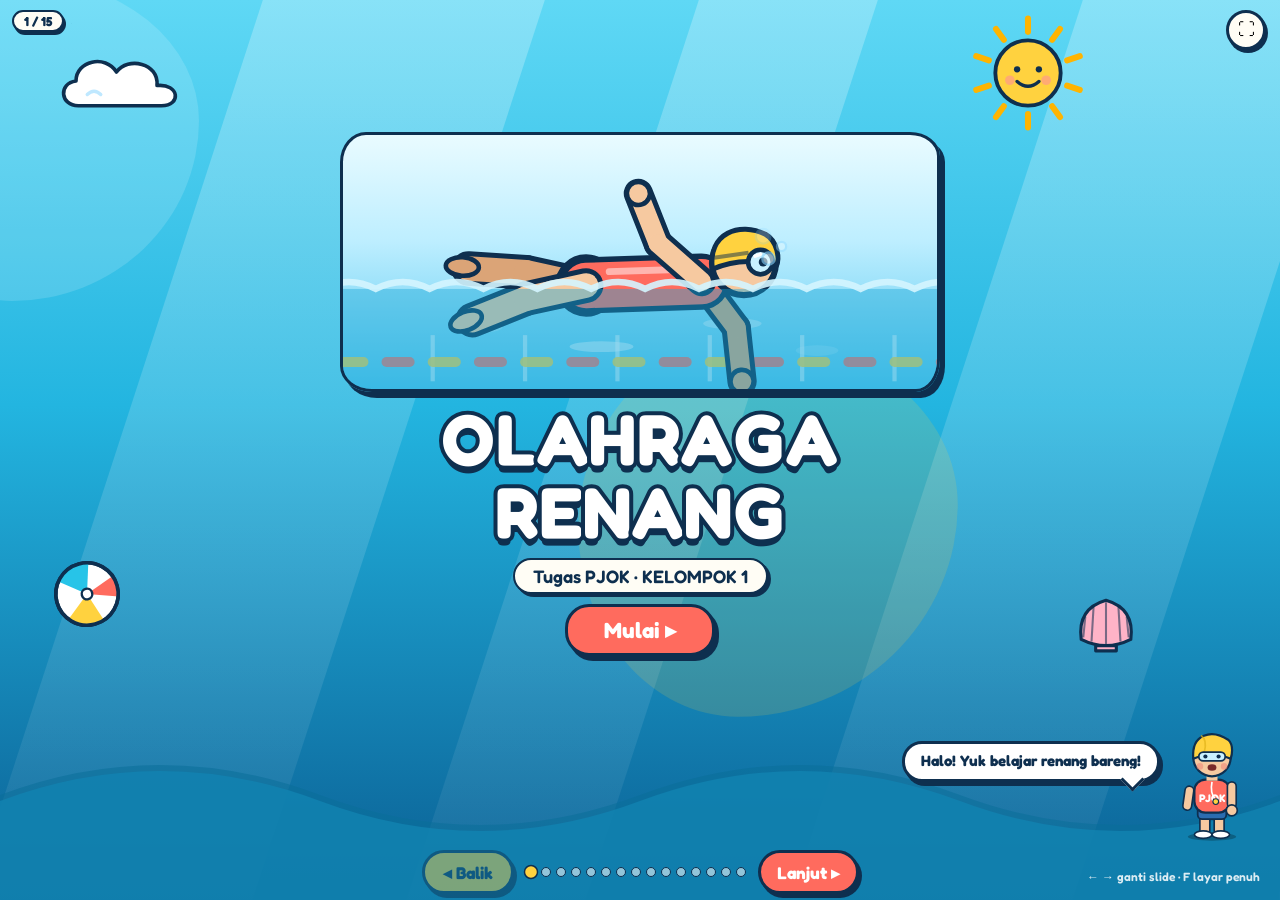
==== commit 2207e1aa: "Update index.html" ====
--- a/index.html
+++ b/index.html
@@ -28,7 +28,7 @@
 .wrap{width:100%;max-width:1120px;flex:1;min-height:0;display:flex;flex-direction:column;align-items:center;justify-content:center;gap:10px}
 .pop{will-change:transform,opacity}
 .ttl{display:inline-block;background:var(--sun);border:3px solid var(--ink);border-radius:30px 34px 28px 36px/34px 28px 36px 30px;box-shadow:4px 5px 0 var(--ink);padding:6px 20px 7px;font-family:Fredoka,'Baloo 2',sans-serif;font-weight:700;font-size:24px;line-height:1.15;text-align:center;color:var(--ink);transform-origin:0 0}
-.ttl small{display:block;font-size:13px;font-weight:600;opacity:.75;margin-top:1px}
+.ttl:not(.big){white-space:nowrap}.ttl .l{display:inline-block}.ttl small{display:block;font-size:13px;font-weight:600;opacity:.75;margin-top:1px}
 .ttl.big{background:transparent;border:none;box-shadow:none;color:#fff;font-size:44px;line-height:1.02;-webkit-text-stroke:7px var(--ink);paint-order:stroke fill;text-shadow:0 6px 0 var(--ink);letter-spacing:1px;padding:0}
 .sub{font-family:Fredoka,sans-serif;font-weight:600;font-size:15px;background:var(--cream);border:2.5px solid var(--ink);border-radius:20px;padding:4px 14px;box-shadow:3px 3px 0 var(--ink);text-align:center}
 .intro{font-weight:700;font-size:14px;text-align:center;color:#fff;text-shadow:0 2px 0 rgba(14,47,79,.55);max-width:620px}
@@ -96,33 +96,64 @@
 .fs,.hint{display:none}
 @media(max-width:360px){.ttl{font-size:21px}.ttl.big{font-size:38px}}
 @media(min-width:900px){
- .slide{padding:58px 40px 178px;gap:12px}
- .ttl{font-size:38px;padding:8px 30px 10px}.ttl small{font-size:18px}.ttl.big{font-size:92px;-webkit-text-stroke:10px var(--ink);text-shadow:0 9px 0 var(--ink)}
- .sub{font-size:20px;padding:6px 20px}.intro{font-size:19px;max-width:820px}
- .pool{max-width:700px;max-height:none}.pool.big{max-width:640px}
- .tag{font-size:15px;top:12px;left:14px}
- .cards{max-width:1100px;grid-template-columns:repeat(var(--cols,3),1fr);gap:18px}
- .card{flex-direction:column;text-align:center;padding:18px 14px 16px;gap:8px}
- .card .ic{width:116px;height:116px;border-width:3px}
- .card h3{font-size:22px}.card p{font-size:15px;line-height:1.32}
- .card .no{font-size:15px;top:-12px;right:14px}
- .txtcard{font-size:19px;padding:22px 26px;max-width:700px}
- .chip{font-size:17px;padding:5px 18px}
- .blist{max-width:560px;gap:11px}.blist li{font-size:17px;padding:9px 14px;gap:12px}.blist li i{width:28px;height:28px;font-size:15px;line-height:23px}
- .stroke .wrap{display:grid;grid-template-columns:1.25fr 1fr;grid-template-rows:auto 1fr;gap:20px 40px;align-items:center;max-width:1100px}.stroke .wrap>.ttl{grid-column:1/-1;justify-self:center}
+ .slide{padding:48px 40px 160px;gap:12px}
+ .ttl{font-size:34px;padding:8px 28px 9px}.ttl:not(.big){white-space:nowrap}.ttl .l{display:inline-block}.ttl small{font-size:16px}.ttl.big{font-size:72px;-webkit-text-stroke:8px var(--ink);text-shadow:0 7px 0 var(--ink)}
+ .sub{font-size:18px;padding:5px 18px}.intro{font-size:17px;max-width:820px}
+ .pool{max-width:680px;max-height:none}.pool.big{max-width:600px}
+ .tag{font-size:14px;top:10px;left:12px}
+ .cards{max-width:1100px;grid-template-columns:repeat(var(--cols,3),1fr);gap:16px}
+ .card{flex-direction:column;text-align:center;padding:16px 12px 14px;gap:7px}
+ .card .ic{width:100px;height:100px;border-width:3px}
+ .card h3{font-size:20px}.card p{font-size:14px;line-height:1.3}
+ .card .no{font-size:14px;top:-11px;right:12px}
+ .txtcard{font-size:17px;padding:18px 22px;max-width:680px}
+ .chip{font-size:15px;padding:4px 16px}
+ .blist{max-width:560px;gap:10px}.blist li{font-size:15px;padding:8px 12px;gap:10px}.blist li i{width:26px;height:26px;font-size:14px;line-height:21px}
+ .stroke .wrap{display:grid;grid-template-columns:1.25fr 1fr;grid-template-rows:auto 1fr;gap:16px 32px;align-items:center;max-width:1100px}.stroke .wrap>.ttl{grid-column:1/-1;justify-self:center}
  .stroke .pool{max-width:none;max-height:none}.stroke .blist{max-width:none}
- .mm{max-width:1000px;height:min(100%,420px)}.mm-c{width:130px;height:130px;margin:-65px 0 0 -65px;font-size:21px}
- .mm-n{width:30%;padding:10px 12px}.mm-n h4{font-size:20px}.mm-n p{font-size:15px}
- .toc{grid-template-columns:repeat(4,1fr);max-width:1100px;gap:16px}
- .toc .card{flex-direction:column;padding:16px 8px;gap:8px}.toc .card h3{font-size:19px}.toc .num{width:52px;height:52px;font-size:26px;line-height:46px}
- .members{gap:24px}.member{max-width:230px;font-size:18px;padding:10px 8px 14px}.member .av{height:150px}
- .go{font-size:24px;padding:12px 40px}
- .cch{width:96px;height:126px;bottom:64px}.cch.R{right:30px}.cch.L{left:30px}
- .say{font-size:17px;padding:10px 18px;bottom:128px;max-width:520px}.say.R{right:132px}.say.L{left:132px}
- #sun{width:120px;height:120px}#c1{width:150px;height:78px}#c2{width:116px;height:60px}#ball{width:80px;height:80px}#shell{width:68px;height:68px}
- .fs{display:block;position:absolute;top:10px;right:14px;z-index:30;width:42px;height:42px;border-radius:50%;border:3px solid var(--ink);background:var(--cream);font-size:18px;cursor:pointer;box-shadow:2px 3px 0 var(--ink)}
- .hint{display:block;position:absolute;right:20px;bottom:18px;z-index:30;color:#fff;font:600 13px Fredoka,sans-serif;opacity:.85}
- .btn{height:46px;font-size:18px}.dots{max-width:50vw}.dots i{width:11px;height:11px}
+ .mm{max-width:1000px;height:min(100%,430px)}.mm-c{width:120px;height:120px;margin:-60px 0 0 -60px;font-size:19px}
+ .mm-n{width:30%;padding:8px 10px}.mm-n h4{font-size:18px}.mm-n p{font-size:13.5px}
+ .toc{grid-template-columns:repeat(4,1fr);max-width:1100px;gap:14px}
+ .toc .card{flex-direction:column;padding:14px 8px;gap:7px}.toc .card h3{font-size:17px}.toc .num{width:48px;height:48px;font-size:24px;line-height:42px}
+ .members{gap:20px}.member{max-width:210px;font-size:16px;padding:8px 6px 12px}.member .av{height:130px}
+ .go{font-size:22px;padding:10px 36px}
+ .cch{width:88px;height:116px;bottom:58px}.cch.R{right:24px}.cch.L{left:24px}
+ .say{font-size:15px;padding:8px 16px;bottom:118px;max-width:480px}.say.R{right:120px}.say.L{left:120px}
+ #sun{width:110px;height:110px}#c1{width:140px;height:72px}#c2{width:108px;height:56px}#ball{width:72px;height:72px}#shell{width:62px;height:62px}
+ .fs{display:block;position:absolute;top:10px;right:14px;z-index:30;width:40px;height:40px;border-radius:50%;border:3px solid var(--ink);background:var(--cream);font-size:17px;cursor:pointer;box-shadow:2px 3px 0 var(--ink)}
+ .hint{display:block;position:absolute;right:20px;bottom:16px;z-index:30;color:#fff;font:600 12px Fredoka,sans-serif;opacity:.85}
+ .btn{height:44px;font-size:17px}.dots{max-width:50vw}.dots i{width:10px;height:10px}
+}
+@media (min-width:900px) and (max-height:820px){
+ .slide{padding:36px 32px 140px;gap:8px}
+ .ttl{font-size:28px;padding:6px 22px 7px}.ttl small{font-size:14px}.ttl.big{font-size:56px;-webkit-text-stroke:6px var(--ink);text-shadow:0 5px 0 var(--ink)}
+ .sub{font-size:15px;padding:4px 14px}.intro{font-size:15px}
+ .pool{max-width:560px}.pool.big{max-width:520px}
+ .cards{gap:12px}
+ .card{padding:12px 10px 11px;gap:5px}
+ .card .ic{width:80px;height:80px}
+ .card h3{font-size:17px}.card p{font-size:12.5px}
+ .txtcard{font-size:15px;padding:14px 18px;max-width:600px}
+ .chip{font-size:13px;padding:3px 12px}
+ .blist li{font-size:13.5px;padding:6px 10px}
+ .stroke .wrap{gap:12px 24px}
+ .mm{height:min(100%,430px)}.mm-c{width:100px;height:100px;margin:-50px 0 0 -50px;font-size:16px}
+ .mm-n h4{font-size:15px}.mm-n p{font-size:12px}
+ .toc .card h3{font-size:15px}.toc .num{width:40px;height:40px;font-size:20px;line-height:34px}
+ .members{gap:14px}.member{max-width:170px;font-size:14px}.member .av{height:100px}
+ .go{font-size:18px;padding:8px 28px}
+ .cch{width:72px;height:96px;bottom:50px}
+ .say{font-size:13px;padding:6px 12px;bottom:100px;max-width:400px}.say.R{right:100px}.say.L{left:100px}
+ #sun{width:90px;height:90px}#c1{width:110px;height:58px}#c2{width:90px;height:46px}#ball{width:58px;height:58px}#shell{width:50px;height:50px}
+ .btn{height:40px;font-size:15px}
+}
+@media (min-width:1400px) and (min-height:800px){
+ .slide{padding:56px 60px 170px}
+ .ttl.big{font-size:84px}
+ .pool.big{max-width:700px}
+ .cards{max-width:1200px}
+ .mm{max-width:1100px;height:min(100%,440px)}
+ .stroke .wrap{max-width:1200px}
 }
 
 #ghosts{position:absolute;inset:0;z-index:4;pointer-events:none}
@@ -136,35 +167,49 @@
 .slide.on .go{animation:gop 1.4s ease-in-out 1.5s infinite}@keyframes gop{50%{transform:scale(1.07)}}
 .card,.mm-n,.member{transition:translate .25s cubic-bezier(.3,1.6,.5,1)}.card:hover,.mm-n:hover,.member:hover{translate:0 -5px}
 .blist li{transition:translate .25s}.blist li:hover{translate:4px 0}
+
+.bgl{position:absolute;inset:0;transition:opacity 1.5s ease;opacity:0}
+.waves path{transition:fill 1.5s}
+.stage{--w1:#1b9ed0;--w2:#0a6f9a}
+
+.ttl{position:relative}
+.ov{position:absolute!important;inset:0!important;margin:0!important;max-width:none!important;max-height:none!important;width:auto!important;height:auto!important;background:transparent!important;border-color:transparent!important;box-shadow:none!important;pointer-events:none;z-index:3;aspect-ratio:auto!important;transform:none!important;animation:none!important}
+.ov *{animation:none!important}
+.slide.np .card .ic,.slide.np .mm-n .pool,.slide.np .mm-c{animation:none!important}
+.deco{transition-timing-function:cubic-bezier(.45,0,.15,1)!important;transition-duration:.95s!important}
+@media(min-width:900px){.mm-n .pool{aspect-ratio:2.6/1}}
+#b1,#b2,#b3{width:260px;height:260px;z-index:0}
+#b1 .in,#b2 .in,#b3 .in{border-radius:46% 54% 58% 42%/50% 44% 56% 50%;background:rgba(255,255,255,.14)}
+#b2 .in{background:rgba(255,210,63,.15)}#b3 .in{background:rgba(255,255,255,.09)}
+.ttl,.pool,.card{transform-origin:50% 50%}
+@media(min-width:900px){#b1,#b2,#b3{width:460px;height:460px}}
 </style></head><body>
 <div class="stage">
-<div class="rays"><i></i><i></i><i></i></div>
+<div class="bgl" id="bg1"></div><div class="bgl" id="bg2"></div><div class="rays"><i></i><i></i><i></i></div>
 <div id="decos"></div><div id="ghosts"></div>
-<div class="waves"><svg class="b" viewBox="0 0 2400 120" preserveAspectRatio="none"><path d="M0 50 Q150 10 300 50 T600 50 T900 50 T1200 50 T1500 50 T1800 50 T2100 50 T2400 50 V120 H0Z" fill="#1b9ed0"/></svg><svg viewBox="0 0 2400 120" preserveAspectRatio="none" style="opacity:.55"><path d="M0 50 Q150 10 300 50 T600 50 T900 50 T1200 50 T1500 50 T1800 50 T2100 50 T2400 50 V120 H0Z" fill="#0a6f9a"/></svg></div>
+<div class="waves"><svg class="b" viewBox="0 0 2400 120" preserveAspectRatio="none"><path d="M0 50 Q150 10 300 50 T600 50 T900 50 T1200 50 T1500 50 T1800 50 T2100 50 T2400 50 V120 H0Z" style="fill:var(--w1)"/></svg><svg viewBox="0 0 2400 120" preserveAspectRatio="none" style="opacity:.55"><path d="M0 50 Q150 10 300 50 T600 50 T900 50 T1200 50 T1500 50 T1800 50 T2100 50 T2400 50 V120 H0Z" style="fill:var(--w2)"/></svg></div>
 <div id="slides"></div>
 <div class="cnt"></div><button class="fs" title="Layar penuh (F)">⛶</button><div class="hint">← → ganti slide · F layar penuh</div>
 <div class="bar"><button class="btn" id="prev">◂ Balik</button><div class="dots"></div><button class="btn nx" id="next">Lanjut ▸</button></div>
 </div>
-<script>/* =========================================================
-   B1 — HELPER SMIL, PERENANG (tampak samping), ORANG (tampak depan), PELATIH
+<script>
+/* =========================================================
+   B1 — HELPER SMIL, PERENANG, ORANG, PELATIH (sama seperti original)
    ========================================================= */
 const INK = '#0e2f4f', SKIN = '#f6c9a0', SKIN2 = '#dba477', SUIT = '#ff6b5e', SUIT2 = '#d9483f', CAP = '#ffd23f', TRUNK = '#2b6cb0';
 const KS = '.45 0 .55 1';
 const spl = n => Array(n - 1).fill(KS).join(';');
 
-/* grup yang berputar (nilai tunggal = statis, array = animasi berulang) */
 function rotG(v, dur, beg, inner, kt, lin) {
   if (!Array.isArray(v)) return v ? `<g transform="rotate(${v})">${inner}</g>` : inner;
   const n = v.length, times = kt || v.map((_, i) => (i / (n - 1)).toFixed(3)).join(';');
   return `<g><animateTransform attributeName="transform" type="rotate" values="${v.join(';')}" keyTimes="${times}" dur="${dur}s" begin="${-beg}s" repeatCount="indefinite" ${lin ? 'calcMode="linear"' : `calcMode="spline" keySplines="${spl(n)}"`}/>${inner}</g>`;
 }
-/* grup yang bergeser: v = [[x,y],...] */
 function moveG(v, dur, beg, inner, kt, lin) {
   if (!Array.isArray(v)) return inner;
   const n = v.length, times = kt || v.map((_, i) => (i / (n - 1)).toFixed(3)).join(';');
   return `<g><animateTransform attributeName="transform" type="translate" values="${v.map(p => p.join(' ')).join(';')}" keyTimes="${times}" dur="${dur}s" begin="${-beg}s" repeatCount="indefinite" ${lin ? 'calcMode="linear"' : `calcMode="spline" keySplines="${spl(n)}"`}/>${inner}</g>`;
 }
-/* anggota badan 2 ruas (bahu/pinggul → siku/lutut) dengan garis tepi */
 function limb(px, py, base, l1, l2, A, B, dur, beg, lag, col, w, tip, k) {
   k = k || {};
   const c2 = k.c2 || col, ink = w + 2.6;
@@ -175,7 +220,6 @@
 const handT = (l2, c) => `<circle cx="${l2}" r="3" fill="${c}" stroke="${INK}" stroke-width="1.2"/>`;
 const footT = (l2, c) => `<ellipse cx="${l2 + 1.6}" cy=".4" rx="4.3" ry="2.4" fill="${c}" stroke="${INK}" stroke-width="1.2"/>`;
 
-/* kepala tampak samping, menghadap kanan */
 function headG(x, y, o = {}) {
   const mouth = o.mouthO
     ? `<ellipse cx="5.8" cy="4.9" rx="1.7" ry="2" fill="#7a2a2a"><animate attributeName="opacity" values="0;0;1;1;0" keyTimes="${o.mkt || '0;.5;.6;.88;1'}" dur="${o.D}s" begin="${-(o.beg || 0)}s" repeatCount="indefinite"/></ellipse>`
@@ -187,7 +231,6 @@
     ${mouth}`;
   return `<g transform="translate(${x} ${y})">${rotG(o.rot === undefined ? 0 : o.rot, o.D || 2, o.beg || 0, face, o.kt)}</g>`;
 }
-/* gelembung napas */
 function puff(x, y, D, at, big) {
   let s = '';
   [[0, 0, 1.6], [3, -4, 1.2], [-2, -8, 1.9]].forEach((b, i) => {
@@ -199,7 +242,6 @@
 const torsoSide = `<line x1="58" y1="41" x2="88" y2="40" stroke="${INK}" stroke-width="14.6" stroke-linecap="round"/><line x1="58" y1="41" x2="88" y2="40" stroke="${SUIT}" stroke-width="11.8" stroke-linecap="round"/><line x1="64" y1="37.4" x2="84" y2="36.8" stroke="#fff" stroke-width="1.8" stroke-linecap="round" opacity=".5"/>`;
 const hipCap = `<circle cx="58" cy="41" r="7.4" fill="${SUIT2}" stroke="${INK}" stroke-width="1.4"/>`;
 
-/* ---------- tiap gaya ---------- */
 function swimG(st, o = {}) {
   const arm = (c, beg, A, B, D, k) => limb(88, 40, 0, 15, 14, A, B, D, beg, .07, c, 5, handT(14, c), k);
   const leg = (c, beg, A, B, D, k) => limb(58, 41, 180, 16, 15, A, B, D, beg, .09, c, 6.4, footT(15, c), k);
@@ -246,7 +288,7 @@
     extra = `<g fill="#fff" opacity=".9" font-family="Fredoka,sans-serif" font-weight="700"><text x="108" y="14" font-size="9"><animate attributeName="opacity" values="0;1;0" dur="2.4s" repeatCount="indefinite"/><animateTransform attributeName="transform" type="translate" values="0 6;0 -4" dur="2.4s" repeatCount="indefinite"/>z</text><text x="118" y="8" font-size="7"><animate attributeName="opacity" values="0;1;0" dur="2.4s" begin=".7s" repeatCount="indefinite"/><animateTransform attributeName="transform" type="translate" values="0 6;0 -4" dur="2.4s" begin=".7s" repeatCount="indefinite"/>z</text></g>`;
     wrap = v => `<g transform="translate(0 3)">${moveG([[0, 0], [0, -2], [0, 0]], D, 0, v)}</g>`;
   } else if (st === 'glide') {
-    const D = 3.6, kt = '0;.14;.84;1', ok = '0;.78;.9;.97;1';
+    const D = 3.6, kt = '0;.14;.84;1';
     far = arm(SKIN2, 0, 0, 0, D) + leg(SKIN2, 0, [-38, 0, 0, 0], [92, 0, 0, 0], D, { Ak: kt, Bk: kt });
     near = leg(SKIN, 0, [-38, 0, 0, 0], [92, 0, 0, 0], D, { Ak: kt, Bk: kt }) + arm(SKIN, 0, [-6, 0, 0, -6], [30, 0, 0, 30], D, { Ak: kt, Bk: kt });
     headS = headG(99, 36.5, { rot: 18, D });
@@ -257,17 +299,12 @@
   return wrap(bodyAll);
 }
 
-/* air: tint + garis permukaan bergerak */
 function waterOverlay(y = 42, x0 = -20, w = 190, h = 90, op = .42) {
   let p = `M${x0} ${y}`; for (let k = 0; k < Math.ceil(w / 14) + 2; k++) p += ` q7 -3.6 14 0`;
   return `<rect x="${x0}" y="${y}" width="${w}" height="${h}" fill="#1aa6d6" opacity="${op}"/><path d="${p}" stroke="#d4f6ff" stroke-width="1.7" fill="none" stroke-linecap="round" opacity=".9"><animateTransform attributeName="transform" type="translate" values="0 0;-28 0" dur="1.6s" repeatCount="indefinite"/></path>`;
 }
-/* SVG perenang berdiri sendiri (untuk ikon kartu) */
 const SWSVG = (st, vb = '8 2 128 66') => `<svg viewBox="${vb}" preserveAspectRatio="xMidYMid meet">${swimG(st)}${waterOverlay(42, -20, 190, 40, .4)}</svg>`;
 
-/* =========================================================
-   ORANG TAMPAK DEPAN (untuk ikon keselamatan dll.)
-   ========================================================= */
 function figV(p) {
   const d = p.dur || 1.2, ph = p.ph || 0;
   const A = (k, def) => p[k] === undefined ? def : p[k];
@@ -308,9 +345,6 @@
 const FIGV = n => figV(FIGP[n]);
 const FIGNORUN = () => figV(Object.assign({}, FIGP.run, { prop: noRun }));
 
-/* =========================================================
-   PELATIH RENANG (karakter penjelas)
-   ========================================================= */
 const COACH_SVG = `<svg viewBox="0 0 80 104"><ellipse cx="40" cy="100" rx="22" ry="3.5" fill="#000" opacity=".25"/>
 <g class="g-body">
 <rect x="29" y="74" width="9" height="24" rx="4" fill="#f6c9a0" stroke="#0e2f4f" stroke-width="1.5"/><rect x="42" y="74" width="9" height="24" rx="4" fill="#f6c9a0" stroke="#0e2f4f" stroke-width="1.5"/>
@@ -331,7 +365,7 @@
 </g></svg>`;
 
 /* =========================================================
-   B2 — IKON, DATA, SLIDE, MESIN MORPH
+   DATA & SLIDE (sama)
    ========================================================= */
 const A = (a, v, d, extra = '') => `<animate attributeName="${a}" values="${v}" dur="${d}s" repeatCount="indefinite" ${extra}/>`;
 const AT = (t, v, d, extra = '') => `<animateTransform attributeName="transform" type="${t}" values="${v}" dur="${d}s" repeatCount="indefinite" ${extra}/>`;
@@ -360,7 +394,6 @@
 const poolFloor = () => { let t = '<g stroke="#fff" stroke-width="1.1" opacity=".5">'; for (let k = -2; k < 9; k++) t += `<path d="M${k * 24} 54 V66"/>`; t += '</g>'; let r = ''; for (let k = -3; k < 18; k++) r += `<path d="M${k * 12} 61 h6" stroke="${k % 2 ? '#ff6b5e' : '#ffd23f'}"/>`; return `<g><animateTransform attributeName="transform" type="translate" values="0 0;-24 0" dur="1.5s" repeatCount="indefinite"/>${t}<g stroke-width="2.6" stroke-linecap="round" opacity=".85">${r}</g></g>` + [[30, 52, 0], [62, 57, .5], [96, 51, 1], [118, 58, 1.5]].map(c => `<ellipse cx="${c[0]}" cy="${c[1]}" rx="7" ry="1.4" fill="#fff" opacity="0"><animate attributeName="opacity" values="0;.55;0" dur="2.4s" begin="${c[2]}s" repeatCount="indefinite"/><animate attributeName="rx" values="4;9;4" dur="2.4s" begin="${c[2]}s" repeatCount="indefinite"/></ellipse>`).join(''); };
 const BIG = id => `<svg viewBox="8 2 128 66" preserveAspectRatio="xMidYMid meet">${poolFloor()}${swimG(id)}${waterOverlay(42, -20, 190, 40, .42)}</svg>`;
 
-/* ---------------- DATA ---------------- */
 const COL = ['#ffd23f', '#9be8d0', '#ffb3c7', '#a8dcff', '#ffc98a'];
 const DATA = {
   judul: 'OLAHRAGA\nRENANG', kelompok: 'KELOMPOK 1', mapel: 'Tugas PJOK',
@@ -380,7 +413,6 @@
   selamat: [['Pemanasan', 'Siapkan otot dan kurangi risiko cedera sebelum berenang.', 'warm'], ['Jangan berenang sendiri', 'Selalu bersama teman atau diawasi orang dewasa.', 'buddy'], ['Ikuti peraturan kolam', 'Patuhi semua peraturan dan petunjuk keselamatan di kolam.', 'sign'], ['Jangan berlari di tepi kolam', 'Tepi kolam licin, jangan berlari agar tidak terjatuh.', 'norun'], ['Berhenti jika lelah', 'Jika merasa lelah, segera berhenti dan istirahat.', 'stop']]
 };
 const GURU = [['R', 'Halo! Yuk belajar renang bareng!'], ['L', 'Ini tim yang menyusun materi ini.'], ['R', 'Ada 7 materi. Klik salah satu untuk lompat!'], ['L', 'Renang itu insting dasar manusia lho!'], ['R', 'Berenang bukan cuma seru, tapi juga sehat!'], ['L', 'Kuasai tiga dasar ini dulu sebelum belajar gaya.'], ['R', 'Ada 4 gaya renang. Mana favoritmu?'], ['L', 'Gaya bebas: paling mudah, cocok untuk pemula!'], ['R', 'Gaya katak! Buka, tutup, lalu meluncur.'], ['L', 'Terlentang, wajah di atas air. Santai!'], ['R', 'Kupu-kupu paling sulit, perlu tenaga ekstra!'], ['L', 'Perenang wajib patuh aturan lomba ya.'], ['R', 'Tiga perlengkapan wajib sebelum nyebur.'], ['L', 'Keselamatan nomor satu! Ingat 5 hal ini.'], ['R', 'Terima kasih! Selamat berenang dengan aman!']];
-/* posisi dekorasi per slide: [x%, y%, skala] */
 const DECO = [
   { sun: [76, 2, 1.1], c1: [4, 5, 1], c2: [58, 28, .8], ball: [4, 62, 1], shell: [84, 66, 1] },
   { sun: [4, 3, .9], c1: [64, 4, 1.1], c2: [20, 26, .7], ball: [80, 70, 1.1], shell: [3, 72, .9] },
@@ -400,7 +432,6 @@
 ];
 const ENTER = ['rise', 'swing', 'zoom', 'rise', 'swing', 'zoom', 'drop', 'swing', 'rise', 'swing', 'zoom', 'rise', 'swing', 'zoom', 'rise'];
 
-/* ---------------- DEKORASI SVG ---------------- */
 const DECOSVG = {
   sun: `<svg viewBox="-50 -50 100 100"><g stroke="#ffb400" stroke-width="5" stroke-linecap="round">${[...Array(10)].map((_, i) => `<path d="M0 -34 V-45" transform="rotate(${i * 36})"/>`).join('')}</g><circle r="27" fill="#ffd23f" stroke="#0e2f4f" stroke-width="3.2"/><circle cx="-9" cy="-3" r="2.6" fill="#0e2f4f"/><circle cx="9" cy="-3" r="2.6" fill="#0e2f4f"/><path d="M-9 7 Q0 15 9 7" stroke="#0e2f4f" stroke-width="2.8" fill="none" stroke-linecap="round"/><circle cx="-15" cy="6" r="4" fill="#ff9a8a" opacity=".7"/><circle cx="15" cy="6" r="4" fill="#ff9a8a" opacity=".7"/></svg>`,
   cloud: `<svg viewBox="0 0 120 64"><path d="M22 54 C6 54 4 34 20 32 C20 14 46 8 56 24 C66 10 94 16 92 36 C112 34 114 54 96 54Z" fill="#fff" stroke="#0e2f4f" stroke-width="3.2" stroke-linejoin="round"/><path d="M30 44 q6 -6 12 0" stroke="#bfe8ff" stroke-width="3" fill="none" stroke-linecap="round"/></svg>`,
@@ -408,10 +439,9 @@
   shell: `<svg viewBox="-30 -30 60 60"><path d="M-24 14 Q-28 -16 0 -24 Q28 -16 24 14 Q0 26 -24 14Z" fill="#ffb3c7" stroke="#0e2f4f" stroke-width="3" stroke-linejoin="round"/><path d="M0 -22 V20 M-12 -18 L-14 16 M12 -18 L14 16 M-20 -8 L-22 12 M20 -8 L22 12" stroke="#0e2f4f" stroke-width="2" opacity=".55" fill="none"/><path d="M-10 20 h20 v5 h-20Z" fill="#ffb3c7" stroke="#0e2f4f" stroke-width="3" stroke-linejoin="round"/></svg>`
 };
 
-/* ---------------- PEMBUAT SLIDE ---------------- */
 const pool = (id, cls = '', tag = '') => `<div class="pool ${cls} pop" data-vt="pool">${tag ? `<span class="tag">${tag}</span>` : ''}${BIG(id)}</div>`;
-const wv = t => { let n = 0; return t.split('<br>').map(l => [...l].map(c => `<span style="--i:${n++}">${c}</span>`).join('')).join('<br>'); };
-const ttl = (t, s = '') => `<h1 class="ttl pop" data-vt="title">${t}${s ? `<small>${s}</small>` : ''}</h1>`;
+const wv = t => { let n = 0; return t.split('<br>').map(l => [...l].map(c => `<span class="l" style="--i:${n++}">${c}</span>`).join('')).join('<br>'); };
+const ttl = (t, s = '') => `<h1 class="ttl pop" data-vt="title">${[...t].map(c => `<span class="l">${c === ' ' ? '&nbsp;' : c}</span>`).join('')}${s ? `<small>${s}</small>` : ''}</h1>`;
 const cardsH = (items, cols, extra = '') => `<div class="cards n${items.length} pop-g" style="--cols:${cols}">${items.map((it, i) => `<div class="card pop" data-vt="k${i}" style="--c:${COL[i % 5]};--n:${i}"><span class="no">${i + 1}</span><div class="ic ${/^(heart|buoy|suit|goggles|cap)$/.test(it[2]) ? '' : 'sq'}">${ICON[it[2]]}</div><div><h3>${it[0]}</h3><p>${it[1]}</p></div></div>`).join('')}</div>`;
 const coachH = n => { const [s, t] = GURU[n]; return `<div class="cch ${s} pop" data-vt="coach">${COACH_SVG}</div><div class="say ${s}">${t}</div>`; };
 const strokeH = (g, n) => `<div class="wrap">${ttl(g.nama, g.en)}${pool(g.id, 'big', g.tag)}<ul class="blist">${g.b.map((x, i) => `<li class="pop"><i>${i + 1}</i><span>${x}</span></li>`).join('')}</ul></div>`;
@@ -431,12 +461,13 @@
 const N = SL.length;
 
 function render() {
-  document.getElementById('decos').innerHTML = ['sun', 'c1', 'c2', 'ball', 'shell'].map(k => `<div class="deco" id="${k}"><div class="in">${DECOSVG[k === 'c1' || k === 'c2' ? 'cloud' : k]}</div></div>`).join('');
+  document.getElementById('decos').innerHTML = ['b1', 'b2', 'b3', 'sun', 'c1', 'c2', 'ball', 'shell'].map(k => `<div class="deco" id="${k}"><div class="in">${DECOSVG[k === 'c1' || k === 'c2' ? 'cloud' : k] || ''}</div></div>`).join('');
   document.getElementById('slides').innerHTML = SL.map((h, i) => `<section class="slide ${i >= 7 && i <= 10 ? 'stroke-s' : ''}" data-i="${i}">${h}${coachH(i)}</section>`).join('');
 }
 
-/* ---------------- MESIN MORPH ---------------- */
 render();
+function tilts() { return; }
+tilts();
 const slides = [...document.querySelectorAll('.slide')];
 const dots = document.querySelector('.dots'); dots.innerHTML = slides.map((_, i) => '<i></i>').join('');
 const cnt = document.querySelector('.cnt'), prev = document.getElementById('prev'), next = document.getElementById('next');
@@ -445,63 +476,328 @@
 slides.forEach(s => smil(s, false));
 function applyDeco(n) {
   const d = DECO[n], st = document.querySelector('.stage'), W = st.clientWidth, H = st.clientHeight;
-  for (const k in d) { const el = document.getElementById(k); el.style.left = d[k][0] + '%'; el.style.top = d[k][1] + '%'; el.style.transform = `scale(${d[k][2]}) rotate(${(n * 37 + k.length * 11) % 20 - 10}deg)`; }
+  ['b1', 'b2', 'b3'].forEach((k, i) => { const el = document.getElementById(k); el.style.left = (((n * 41 + i * 57) % 120) - 15) + '%'; el.style.top = (((n * 29 + i * 43) % 100) - 10) + '%'; el.style.transform = `scale(${.7 + ((n * 13 + i * 31) % 10) / 8}) rotate(0deg)`; });
+  for (const k in d) { const el = document.getElementById(k); el.style.left = d[k][0] + '%'; el.style.top = d[k][1] + '%'; el.style.transform = `scale(${d[k][2]}) rotate(0deg)`; }
+}
+const GR = 'linear-gradient(100deg,#000 38%,transparent 62%)';
+function scr(el, mode, base) {
+  const letters = el.querySelectorAll('.l');
+  letters.forEach((s, i) => {
+    const d = base + (i * 16) + Math.random() * 60;
+    s.animate(
+      mode === 'in'
+        ? [{ opacity: 0, transform: 'translateY(18px) scale(.4)' }, { opacity: 1, transform: 'none' }]
+        : [{ opacity: 1, transform: 'none' }, { opacity: 0, transform: 'translateY(-18px) scale(.4)' }],
+      { duration: 300, delay: d, easing: mode === 'in' ? 'cubic-bezier(0.16,1,0.3,1)' : 'cubic-bezier(0.7,0,0.84,0)', fill: mode === 'in' ? 'backwards' : 'both' }
+    );
+  });
+}
+function dust(rc, mode, delay, cnt) {
+  return;
+}
+const PAL = [['#5fd8f5', '#23b5e0', '#0a5f94', '#1b9ed0', '#0a6f9a'], ['#8af0dc', '#1fb5b0', '#0b6d7a', '#14a39a', '#0a6f7a'], ['#58aaf5', '#2a6fe0', '#0f2f8c', '#2f7de0', '#143a99'], ['#c9a6ff', '#6f7be0', '#23407f', '#5a63cf', '#2a3e8a'], ['#ffd08a', '#ff8f8f', '#8a4fb8', '#c0599e', '#6a3a96']];
+const PIDX = [0, 0, 0, 1, 1, 1, 2, 2, 2, 2, 2, 3, 3, 4, 4];
+let bgc = 0;
+function setBg(n) {
+  const p = PAL[PIDX[n]], L = [document.getElementById('bg1'), document.getElementById('bg2')];
+  const nx = L[bgc ^ 1], ol = L[bgc]; bgc ^= 1;
+  nx.style.background = `linear-gradient(180deg,${p[0]} 0%,${p[1]} 45%,${p[2]} 100%)`; nx.style.opacity = 1; ol.style.opacity = 0;
+  const st = document.querySelector('.stage').style; st.setProperty('--w1', p[3]); st.setProperty('--w2', p[4]);
+  document.querySelector('.rays').animate([{ transform: 'scale(1.18)' }, { transform: 'none' }], { duration: 1500, easing: 'cubic-bezier(.2,.8,.3,1)' });
+}
+
+/* ===== MORPH ENGINE — UPDATED sesuai prompt (lebih smooth & 1.7s) ===== */
+const MORPH_EASE     = 'cubic-bezier(0.22, 1, 0.36, 1)';
+const MORPH_EASE_OUT = 'cubic-bezier(0.16, 1, 0.3, 1)';
+const MORPH_EASE_IN  = 'cubic-bezier(0.7, 0, 0.84, 0)';
+const MORPH_DUR      = 1700;          // ← dinaikkan ke 1.7 detik (sesuai prompt 1.5–2 detik)
+const STAGGER        = 55;
+const reducedMotion  = matchMedia('(prefers-reduced-motion: reduce)').matches;
+
+const dcount = rc => Math.max(4, Math.min(12, Math.round(rc.width * rc.height / 9000)));
+const BIGEL = rc => rc.width * rc.height > 16000;
+const MK = p => ({ maskImage: GR, maskSize: '300% 100%', maskPosition: p, maskClip: 'no-clip', WebkitMaskImage: GR, WebkitMaskSize: '300% 100%', WebkitMaskPosition: p });
+function dissolveOut(e, delay) {
+  const rc = e.getBoundingClientRect(); if (!rc.width) return;
+  if (BIGEL(rc)) e.animate([MK('0% 0'), MK('100% 0')], { duration: 700, delay, easing: 'ease-in', fill: 'forwards' });
+  else e.animate([{ opacity: 1, transform: 'none' }, { opacity: 0, transform: 'translate(18px,-10px) scale(.94)' }], { duration: 580, delay, easing: 'ease-in', fill: 'forwards' });
+  if (e.dataset.vt === 'title') scr(e, 'out', delay);
+}
+function dissolveIn(e, delay) {
+  const rc = e.getBoundingClientRect(); if (!rc.width) return 0;
+  if (BIGEL(rc)) e.animate([Object.assign(MK('100% 0'), { opacity: 0, transform: 'translateY(12px) scale(.96)' }), Object.assign(MK('0% 0'), { opacity: 1, transform: 'none' })], { duration: 900, delay, easing: 'cubic-bezier(.3,.9,.3,1)', fill: 'backwards' });
+  else e.animate([{ opacity: 0, transform: 'translate(-18px,12px) scale(.94)' }, { opacity: 1, transform: 'none' }], { duration: 800, delay, easing: 'cubic-bezier(.3,.9,.3,1)', fill: 'backwards' });
+  if (e.dataset.vt === 'title') scr(e, 'in', delay + 80);
+  return delay + 950;
+}
+const PPT_DUR = 1600, PPT_EASE = 'cubic-bezier(.45,0,.15,1)';
+function prepMM(n) {
+  const s6 = slides[6]; if (!s6) return;
+  s6.querySelectorAll('.mm-n .pool').forEach(p => p.removeAttribute('data-vt'));
+  const idx = (n >= 7 && n <= 10) ? n - 7 : (cur >= 7 && cur <= 10 ? cur - 7 : -1);
+  if (idx >= 0 && (n === 6 || cur === 6)) { const p = s6.querySelectorAll('.mm-n')[idx]; if (p) p.querySelector('.pool').setAttribute('data-vt', 'pool'); }
+}
+function pptItem(e, o, b) {
+  if (!o) {
+    const keep = e.classList.contains('mm-n') && e.querySelector('[data-vt="pool"]');
+    e.animate([{ opacity: 0, transform: 'scale(.95)' }, { opacity: 1, transform: 'none' }], { duration: keep ? 420 : 620, delay: keep ? 0 : 280, easing: 'ease-out', fill: 'backwards' });
+    return 1000;
+  }
+  const r = e.getBoundingClientRect();
+  const dcx = (b.left + b.width / 2) - (r.left + r.width / 2), dcy = (b.top + b.height / 2) - (r.top + r.height / 2);
+  const sx = b.w / (e.offsetWidth || 1), sy = b.h / (e.offsetHeight || 1);
+  const nrot = parseFloat(getComputedStyle(e).rotate) || 0;
+  const isT = e.dataset.vt === 'title', isC = e.dataset.vt === 'coach';
+  const m = /^k(\d+)$/.exec(e.dataset.vt || ''), delay = m ? Math.min(+m[1] * 45, 220) : 0;
+  const ov = isC ? null : o.cloneNode(true);
+  if (ov) { ov.removeAttribute('data-vt'); ov.classList.remove('pop'); ov.classList.add('ov'); ov.style.visibility = 'visible'; ov.style.rotate = 'none'; ov.querySelectorAll('svg').forEach(s => { try { s.pauseAnimations(); } catch (x) { } }); }
+  o.style.visibility = 'hidden';
+  e.animate([{ transformOrigin: '50% 50%', transform: `translate(${dcx}px,${dcy}px) scale(${sx},${sy})`, rotate: b.rot + 'deg' }, { transformOrigin: '50% 50%', transform: 'none', rotate: nrot + 'deg' }], { duration: PPT_DUR, delay, easing: PPT_EASE, fill: 'backwards' });
+  if (ov) {
+    let p = 0;
+    if (isT) { const oL = [...ov.querySelectorAll('.l')], nL = [...e.querySelectorAll('.l')]; while (p < oL.length && p < nL.length && oL[p].textContent === nL[p].textContent) p++; oL.slice(0, p).forEach(l => l.style.opacity = 0); }
+    [...e.children].forEach((c, i) => { if (isT && c.classList.contains('l') && i < p) return; c.animate([{ opacity: 0 }, { opacity: 0, offset: .4 }, { opacity: 1 }], { duration: PPT_DUR, delay, easing: 'linear', fill: 'backwards' }); });
+    e.appendChild(ov);
+    ov.animate([{ opacity: 1 }, { opacity: 0, offset: .45 }, { opacity: 0 }], { duration: PPT_DUR, delay, easing: 'linear', fill: 'both' }).onfinish = () => ov.remove();
+  }
+  return PPT_DUR + delay + 80;
 }
 function enterKf(kind, dir, i) {
   const o = { opacity: 0 };
   switch (kind) {
-    case 'rise': o.transform = `perspective(1000px) translate3d(0,${70 + i * 8}px,-120px) rotateX(38deg) scale(.92)`; break;
-    case 'swing': o.transform = `perspective(1000px) translate3d(${dir * 90}px,20px,-200px) rotateY(${-dir * 40}deg) scale(.88)`; break;
-    case 'zoom': o.transform = `scale(.45) rotate(${i % 2 ? 8 : -8}deg) translateY(30px)`; break;
-    case 'drop': o.transform = `perspective(1000px) translate3d(0,-90px,-100px) rotateX(-30deg) scale(.9)`; break;
+    case 'rise':  o.transform = `perspective(1400px) translate3d(0,${60 + i * 8}px,-100px) rotateX(28deg) scale(.9)`; break;
+    case 'swing': o.transform = `perspective(1400px) translate3d(${dir * 90}px,16px,-180px) rotateY(${-dir * 32}deg) scale(.88)`; break;
+    case 'zoom':  o.transform = `scale(.4) rotate(${i % 2 ? 8 : -8}deg) translateY(30px)`; break;
+    case 'drop':  o.transform = `perspective(1400px) translate3d(0,-80px,-90px) rotateX(-24deg) scale(.9)`; break;
   }
   return [o, { opacity: 1, transform: 'none' }];
 }
+
+function clearAnims(el) {
+  try { el.getAnimations({ subtree: true }).forEach(a => a.cancel()); } catch (e) {}
+}
+
 function show(n) {
-  const old = cur >= 0 ? slides[cur] : null, nw = slides[n], dir = n >= cur ? 1 : -1;
+  const old = cur >= 0 ? slides[cur] : null;
+  const nw = slides[n];
+  const dir = n >= cur ? 1 : -1;
   busy = true;
-  const oldR = {}; if (old) old.querySelectorAll('[data-vt]').forEach(e => oldR[e.dataset.vt] = e);
-  const oldRects = {}; for (const k in oldR) oldRects[k] = oldR[k].getBoundingClientRect();
-  nw.classList.add('on'); nw.style.zIndex = 2; if (old) old.style.zIndex = 1;
-  smil(nw, true); applyDeco(n); layoutMM(nw);
-  const pops = [...nw.querySelectorAll('.pop')]; let ei = 0, si_ = 0, maxEnd = 700; splash();
+
+  if (reducedMotion) {
+    if (old) {
+      old.style.transition = 'opacity .4s ease';
+      old.style.opacity = '0';
+      setTimeout(() => { old.classList.remove('on'); old.style.opacity = ''; old.style.transition = ''; smil(old, false); }, 420);
+    }
+    nw.classList.add('on');
+    nw.style.opacity = '0';
+    nw.style.transition = 'opacity .4s ease';
+    requestAnimationFrame(() => nw.style.opacity = '1');
+    setTimeout(() => { nw.style.opacity = ''; nw.style.transition = ''; }, 450);
+    smil(nw, true); applyDeco(n); setBg(n); layoutMM(nw);
+    cur = n;
+    dots.querySelectorAll('i').forEach((d, i) => d.classList.toggle('on', i === n));
+    cnt.textContent = (n + 1) + ' / ' + N;
+    prev.disabled = n === 0; next.disabled = n === N - 1;
+    if (n === N - 1) setTimeout(burst, 400);
+    setTimeout(() => { busy = false; if (queued !== null) { const q = queued; queued = null; go(q); } }, 480);
+    return;
+  }
+
+  // Force simple Morph (dissolve) for slides 8–14 (index 7–13)
+  const forceSimple = (n >= 7 && n <= 13) || (cur >= 7 && cur <= 13);
+  const ppt = !!old || forceSimple;
+  prepMM(n);
+  const oldR = {}, oldRects = {};
+  if (old && !forceSimple) {
+    old.querySelectorAll('[data-vt]').forEach(e => {
+      oldR[e.dataset.vt] = e;
+      { const rr = e.getBoundingClientRect(); oldRects[e.dataset.vt] = { left: rr.left, top: rr.top, width: rr.width, height: rr.height, w: e.offsetWidth, h: e.offsetHeight, rot: parseFloat(getComputedStyle(e).rotate) || 0 }; }
+    });
+  }
+
+  nw.classList.toggle('np', ppt);
+  nw.classList.add('on');
+  nw.style.zIndex = 2;
+  nw.style.visibility = 'hidden';
+  if (old) old.style.zIndex = 1;
+
+  smil(nw, true);
+  applyDeco(n);
+  setBg(n);
+  layoutMM(nw);
+  nw.offsetHeight;
+
+  const pops = [...nw.querySelectorAll('.pop,[data-vt]')];
+  let ei = 0, si_ = 0, maxEnd = MORPH_DUR + 150;
+  splash();
+
+  nw.style.visibility = '';
+
   pops.forEach(e => {
-    const k = e.dataset.vt, o = k && oldR[k];
+    const k = e.dataset.vt;
+    const o = k && oldR[k];
+    if (!o && !e.classList.contains('pop')) return;
+    if (ppt) return;
+
     if (o) {
-      const r = e.getBoundingClientRect(), b = oldRects[k], si = si_++;
-      const dx = b.left - r.left, dy = b.top - r.top, sx = b.width / (r.width || 1), sy = b.height / (r.height || 1);
+      const r = e.getBoundingClientRect();
+      const b = oldRects[k];
+      const si = si_++;
+      const dx = b.left - r.left;
+      const dy = b.top - r.top;
+      const sx = b.width / (r.width || 1);
+      const sy = b.height / (r.height || 1);
+
       o.style.visibility = 'hidden';
-      const dl = si * 50, dist = Math.hypot(dx, dy), sg = si % 2 ? 1 : -1, lift = Math.min(46, dist * .14) * sg - 10, tilt = sg * Math.min(4, dist / 120), isC = k === 'coach';
-      e.animate([{ transformOrigin: '0 0', transform: `translate(${dx}px,${dy}px) scale(${sx},${sy})`, opacity: isC ? 1 : 0 }, { transformOrigin: '0 0', transform: `translate(${dx * .5}px,${dy * .5 + lift}px) scale(${(1 + sx) / 2},${(1 + sy) / 2}) rotate(${tilt}deg)`, opacity: 1, offset: .55 }, { transformOrigin: '0 0', transform: 'translate(0,0) scale(1,1)', opacity: 1 }], { duration: 900, delay: dl, easing: 'cubic-bezier(.3,1.15,.4,1)', fill: 'backwards' });
-      maxEnd = Math.max(maxEnd, dl + 900);
+
+      const isC = k === 'coach';
+      const isP = k === 'pool';
+      const isT = k === 'title';
+      const dl = Math.min(si * STAGGER, 260);
+
+      const dist = Math.hypot(dx, dy);
+      const lift = Math.min(55, dist * 0.15) * (si % 2 ? 1 : -1);
+      const tilt = (si % 2 ? 1 : -1) * Math.min(5, dist / 140);
+
+      const fromT = `translate(${dx}px,${dy}px) scale(${sx},${sy})`;
+      const midT  = `translate(${dx * 0.48}px,${dy * 0.48 + lift}px) scale(${(1 + sx) / 2},${(1 + sy) / 2}) rotate(${tilt}deg)`;
+      const toT   = `translate(0,0) scale(1,1) rotate(0deg)`;
+
+      e.animate(
+        [
+          { transformOrigin: '50% 50%', transform: fromT, opacity: (isC || isP) ? 1 : 0 },
+          { transformOrigin: '50% 50%', transform: midT,  opacity: 1, offset: 0.48 },
+          { transformOrigin: '50% 50%', transform: toT,   opacity: 1 }
+        ],
+        { duration: MORPH_DUR, delay: dl, easing: MORPH_EASE, fill: 'backwards' }
+      );
+
+      maxEnd = Math.max(maxEnd, dl + MORPH_DUR + 80);
+
       if (!isC) {
-        const g = o.cloneNode(true); g.removeAttribute('data-vt');
-        g.style.cssText = `position:fixed;left:${b.left}px;top:${b.top}px;width:${b.width}px;height:${b.height}px;right:auto;bottom:auto;margin:0;transform-origin:0 0;z-index:4;pointer-events:none;visibility:visible`;
-        ghosts.appendChild(g); g.querySelectorAll('svg').forEach(s => { try { s.pauseAnimations(); } catch (e) { } });
-        g.animate([{ transform: 'none', opacity: 1 }, { transform: `translate(${-dx * .5}px,${-dy * .5 + lift}px) scale(${(1 + 1 / sx) / 2},${(1 + 1 / sy) / 2}) rotate(${tilt}deg)`, opacity: .6, offset: .4 }, { transform: `translate(${-dx}px,${-dy}px) scale(${1 / sx},${1 / sy})`, opacity: 0 }], { duration: 900, delay: dl, easing: 'cubic-bezier(.3,1.15,.4,1)', fill: 'both' }).onfinish = () => g.remove();
+        const g = o.cloneNode(true);
+        g.removeAttribute('data-vt');
+        g.style.cssText = `position:fixed;left:${b.left}px;top:${b.top}px;width:${b.width}px;height:${b.height}px;right:auto;bottom:auto;margin:0;transform-origin:50% 50%;z-index:6;pointer-events:none;visibility:visible;will-change:transform,opacity` +
+          (isT ? ';background:transparent;border:none;box-shadow:none' : '');
+        ghosts.appendChild(g);
+        g.querySelectorAll('svg').forEach(s => { try { s.pauseAnimations(); } catch (err) {} });
+
+        const gm = `translate(${-dx * 0.48}px,${-dy * 0.48 + lift}px) scale(${(1 + 1/sx)/2},${(1 + 1/sy)/2}) rotate(${-tilt}deg)`;
+        const ge = `translate(${-dx}px,${-dy}px) scale(${1/sx},${1/sy})`;
+
+        const kf = (isP || isT)
+          ? [{ transform: 'none', opacity: 1 }, { transform: gm, opacity: 1, offset: 0.48 }, { transform: ge, opacity: 0 }]
+          : [{ transform: 'none', opacity: 1 }, { transform: gm, opacity: 0.5, offset: 0.5 }, { transform: ge, opacity: 0 }];
+
+        g.animate(kf, { duration: MORPH_DUR, delay: dl, easing: MORPH_EASE, fill: 'both' }).onfinish = () => g.remove();
+
+        if (isP) {
+          const M = p => ({ maskImage: GR, maskSize: '300% 100%', maskPosition: p, WebkitMaskImage: GR, WebkitMaskSize: '300% 100%', WebkitMaskPosition: p });
+          g.animate([M('0% 0'), M('100% 0')], { duration: MORPH_DUR - 80, delay: dl, easing: 'ease-in-out', fill: 'both' });
+          e.animate([M('100% 0'), M('0% 0')], { duration: MORPH_DUR - 80, delay: dl + 100, easing: 'ease-in-out', fill: 'backwards' });
+        }
+
+        if (isT) {
+          scr(g, 'out', dl);
+          scr(e, 'in', dl + 120);
+        }
       }
     } else {
-      const d = 220 + (ei++) * 70;
-      e.animate(enterKf(ENTER[n], dir, ei), { duration: 700, delay: d, easing: 'cubic-bezier(.2,.9,.3,1.12)', fill: 'backwards' });
-      maxEnd = Math.max(maxEnd, d + 700);
+      const d = 180 + (ei++) * 55;
+      if (k === 'title') scr(e, 'in', d);
+      e.animate(enterKf(ENTER[n] || 'rise', dir, ei), {
+        duration: 850,
+        delay: d,
+        easing: MORPH_EASE_OUT,
+        fill: 'backwards'
+      });
+      maxEnd = Math.max(maxEnd, d + 920);
     }
   });
+
+  if (ppt) {
+    smil(old, false);
+    [...old.querySelectorAll('.pop')].forEach((e, i) => dissolveOut(e, Math.min(i * 35, 280)));
+    old.querySelectorAll('.mm .lines').forEach(l => l.animate([{ opacity: 1 }, { opacity: 0 }], { duration: 350, fill: 'forwards' }));
+    [...nw.querySelectorAll('.pop')].forEach((e, i) => { maxEnd = Math.max(maxEnd, dissolveIn(e, 450 + Math.min(i * 45, 320))); });
+  }
   if (old) {
-    old.querySelectorAll('.pop').forEach((e, i) => {
-      if (e.style.visibility === 'hidden') return;
-      e.animate([{ opacity: 1, transform: 'none' }, { opacity: 0, transform: `perspective(1000px) translate3d(${-dir * 60}px,-10px,-160px) rotateY(${dir * 28}deg) scale(.9)` }], { duration: 380, delay: i * 18, easing: 'ease-in', fill: 'forwards' });
+    const unmatched = [...old.querySelectorAll('.pop')].filter(e => e.style.visibility !== 'hidden');
+    unmatched.forEach((e, i) => {
+      if (ppt) return;
+      e.animate(
+        [
+          { opacity: 1, transform: 'none' },
+          { opacity: 0, transform: `perspective(1200px) translate3d(${-dir * 70}px,-14px,-160px) rotateY(${dir * 28}deg) scale(.82)` }
+        ],
+        { duration: 520, delay: i * 22, easing: MORPH_EASE_IN, fill: 'forwards' }
+      );
     });
-    old.querySelector('.say').animate([{ opacity: 1 }, { opacity: 0 }], { duration: 200, fill: 'forwards' });
-    setTimeout(() => { old.classList.remove('on'); smil(old, false); old.getAnimations({ subtree: true }).forEach(a => a.cancel()); old.querySelectorAll('[data-vt]').forEach(e => e.style.visibility = ''); }, 860);
-  }
-  document.getElementById('slides').animate([{ transform: `perspective(1400px) rotateY(${dir * -4}deg) scale(.97)` }, { transform: 'none' }], { duration: 700, easing: 'cubic-bezier(.2,.9,.3,1)' });
+
+    const sayEl = old.querySelector('.say');
+    if (sayEl) {
+      sayEl.animate(
+        [
+          { opacity: 1, transform: 'scale(1)' },
+          { opacity: 0, transform: 'scale(0.7) translateY(16px)' }
+        ],
+        { duration: 340, fill: 'forwards' }
+      );
+    }
+
+    setTimeout(() => {
+      old.classList.remove('on');
+      smil(old, false);
+      clearAnims(old);
+      old.querySelectorAll('[data-vt], .pop').forEach(e => {
+        e.style.visibility = '';
+        e.style.transform = '';
+        e.style.opacity = '';
+      });
+    }, MORPH_DUR + 100);
+  }
+
+  if (!ppt) document.getElementById('slides').animate(
+    [
+      { transform: `perspective(1600px) rotateY(${dir * -5}deg) rotateX(${dir * 1.5}deg) scale(0.96)` },
+      { transform: 'none' }
+    ],
+    { duration: MORPH_DUR, easing: MORPH_EASE }
+  );
+
+  if (!ppt) document.querySelector('.stage').animate(
+    [
+      { filter: 'brightness(1)' },
+      { filter: 'brightness(1.08)', offset: 0.4 },
+      { filter: 'brightness(1)' }
+    ],
+    { duration: MORPH_DUR, easing: 'ease-in-out' }
+  );
+
   cur = n;
   dots.querySelectorAll('i').forEach((d, i) => d.classList.toggle('on', i === n));
-  cnt.textContent = (n + 1) + ' / ' + N; prev.disabled = n === 0; next.disabled = n === N - 1;
-  if (n === N - 1) setTimeout(burst, 600);
-  setTimeout(() => { busy = false; if (queued !== null) { const q = queued; queued = null; go(q); } }, Math.min(maxEnd, 1000));
-}
-function go(n) { n = Math.max(0, Math.min(N - 1, n)); if (n === cur) return; if (busy) { queued = n; return; } show(n); }
+  cnt.textContent = (n + 1) + ' / ' + N;
+  prev.disabled = n === 0;
+  next.disabled = n === N - 1;
+  if (n === N - 1) setTimeout(burst, 500);
+
+  setTimeout(() => {
+    busy = false;
+    if (queued !== null) {
+      const q = queued;
+      queued = null;
+      go(q);
+    }
+  }, Math.min(maxEnd, ppt ? 1500 : MORPH_DUR + 280));
+}
+
+function go(n) {
+  n = Math.max(0, Math.min(N - 1, n));
+  if (n === cur) return;
+  if (busy) { queued = n; return; }
+  show(n);
+}
 function layoutMM(sl) {
   const mm = sl.querySelector('.mm'); if (!mm) return;
   const cc = mm.querySelector('.mm-c'), svg = mm.querySelector('.lines'), W = mm.offsetWidth, H = mm.offsetHeight;
@@ -517,7 +813,6 @@
     d.animate([{ transform: 'translate(0,0) rotate(0)', opacity: 1 }, { transform: `translate(${Math.cos(a) * v}px,${Math.sin(a) * v - 120}px) rotate(${Math.random() * 720}deg)`, opacity: 1, offset: .45 }, { transform: `translate(${Math.cos(a) * v * 1.2}px,${Math.sin(a) * v + 360}px) rotate(900deg)`, opacity: 0 }], { duration: 1800 + Math.random() * 800, easing: 'cubic-bezier(.2,.6,.4,1)' }).onfinish = () => d.remove();
   }
 }
-/* kontrol */
 next.onclick = () => go(cur + 1); prev.onclick = () => go(cur - 1);
 document.addEventListener('click', e => { const g = e.target.closest('[data-go]'); if (g) go(+g.dataset.go); if (e.target.closest('[data-next]')) go(cur + 1); });
 addEventListener('keydown', e => { if (['ArrowRight', 'ArrowDown', 'PageDown', ' '].includes(e.key)) { e.preventDefault(); go(cur + 1); } else if (['ArrowLeft', 'ArrowUp', 'PageUp'].includes(e.key)) go(cur - 1); else if (e.key === 'f' || e.key === 'F') fs(); else if (e.key === 'Home') go(0); else if (e.key === 'End') go(N - 1); });
@@ -527,23 +822,22 @@
 function fs() { const d = document, el = d.documentElement; try { d.fullscreenElement ? d.exitFullscreen() : el.requestFullscreen(); } catch (e) { } }
 document.querySelector('.fs').onclick = fs;
 addEventListener('resize', () => { layoutMM(slides[cur]); });
-/* gelembung */
 const stg = document.querySelector('.stage');
 for (let i = 0; i < 14; i++) { const b = document.createElement('i'); b.className = 'bub'; const s = 8 + Math.random() * 22; b.style.cssText = `left:${Math.random() * 100}%;width:${s}px;height:${s}px;animation-duration:${9 + Math.random() * 10}s;animation-delay:${-Math.random() * 14}s`; stg.querySelector('.rays').appendChild(b); }
 show(0); setTimeout(() => layoutMM(slides[cur]), 300);
 
 function splash() {
   const w = document.querySelector('.waves'), ry = document.querySelector('.rays');
-  w.animate([{ transform: 'none', transformOrigin: '50% 100%' }, { transform: 'translateY(-14%)', transformOrigin: '50% 100%', offset: .4 }, { transform: 'none', transformOrigin: '50% 100%' }], { duration: 1100, easing: 'ease-in-out' });
+  w.animate([{ transform: 'none', transformOrigin: '50% 100%' }, { transform: 'translateY(-12%)', transformOrigin: '50% 100%', offset: .4 }, { transform: 'none', transformOrigin: '50% 100%' }], { duration: 1200, easing: 'ease-in-out' });
   for (let i = 0; i < 12; i++) {
     const b = document.createElement('i'), s = 6 + Math.random() * 16; b.className = 'bub'; b.style.cssText = `left:${Math.random() * 100}%;width:${s}px;height:${s}px;animation:none;bottom:-10px`;
-    ry.appendChild(b); b.animate([{ transform: 'translateY(0) scale(.6)', opacity: 0 }, { opacity: 1, offset: .2 }, { transform: `translateY(-${30 + Math.random() * 45}vh) translateX(${Math.random() * 40 - 20}px) scale(1.1)`, opacity: 0 }], { duration: 1300 + Math.random() * 900, delay: Math.random() * 300, easing: 'ease-out' }).onfinish = () => b.remove();
+    ry.appendChild(b); b.animate([{ transform: 'translateY(0) scale(.6)', opacity: 0 }, { opacity: 1, offset: .2 }, { transform: `translateY(-${30 + Math.random() * 45}vh) translateX(${Math.random() * 40 - 20}px) scale(1.1)`, opacity: 0 }], { duration: 1400 + Math.random() * 900, delay: Math.random() * 300, easing: 'ease-out' }).onfinish = () => b.remove();
   }
 }
 if (matchMedia('(min-width:900px) and (pointer:fine)').matches) addEventListener('pointermove', e => {
   const x = e.clientX / innerWidth - .5, y = e.clientY / innerHeight - .5;
-  document.getElementById('slides').style.transform = `perspective(1400px) rotateY(${x * 4}deg) rotateX(${-y * 3}deg)`;
-  document.querySelectorAll('.deco').forEach((d, i) => d.firstChild.style.translate = `${-x * (14 + i * 6)}px ${-y * (10 + i * 4)}px`);
+  document.getElementById('slides').style.transform = `perspective(1400px) rotateY(${x * 3.5}deg) rotateX(${-y * 2.5}deg)`;
+  document.querySelectorAll('.deco').forEach((d, i) => d.firstChild.style.translate = `${-x * (12 + i * 5)}px ${-y * (8 + i * 3)}px`);
 });
-document.addEventListener('click', e => { const c = e.target.closest('.cch'); if (c) c.animate([{ transform: 'none' }, { transform: 'translateY(-34px) scale(.95,1.08)', offset: .4 }, { transform: 'translateY(0) scale(1.08,.92)', offset: .7 }, { transform: 'none' }], { duration: 650, easing: 'ease-out' }); });
+document.addEventListener('click', e => { const c = e.target.closest('.cch'); if (c) c.animate([{ transform: 'none' }, { transform: 'translateY(-28px) scale(.96,1.06)', offset: .4 }, { transform: 'translateY(0) scale(1.06,.94)', offset: .7 }, { transform: 'none' }], { duration: 650, easing: 'ease-out' }); });
 </script></body></html>
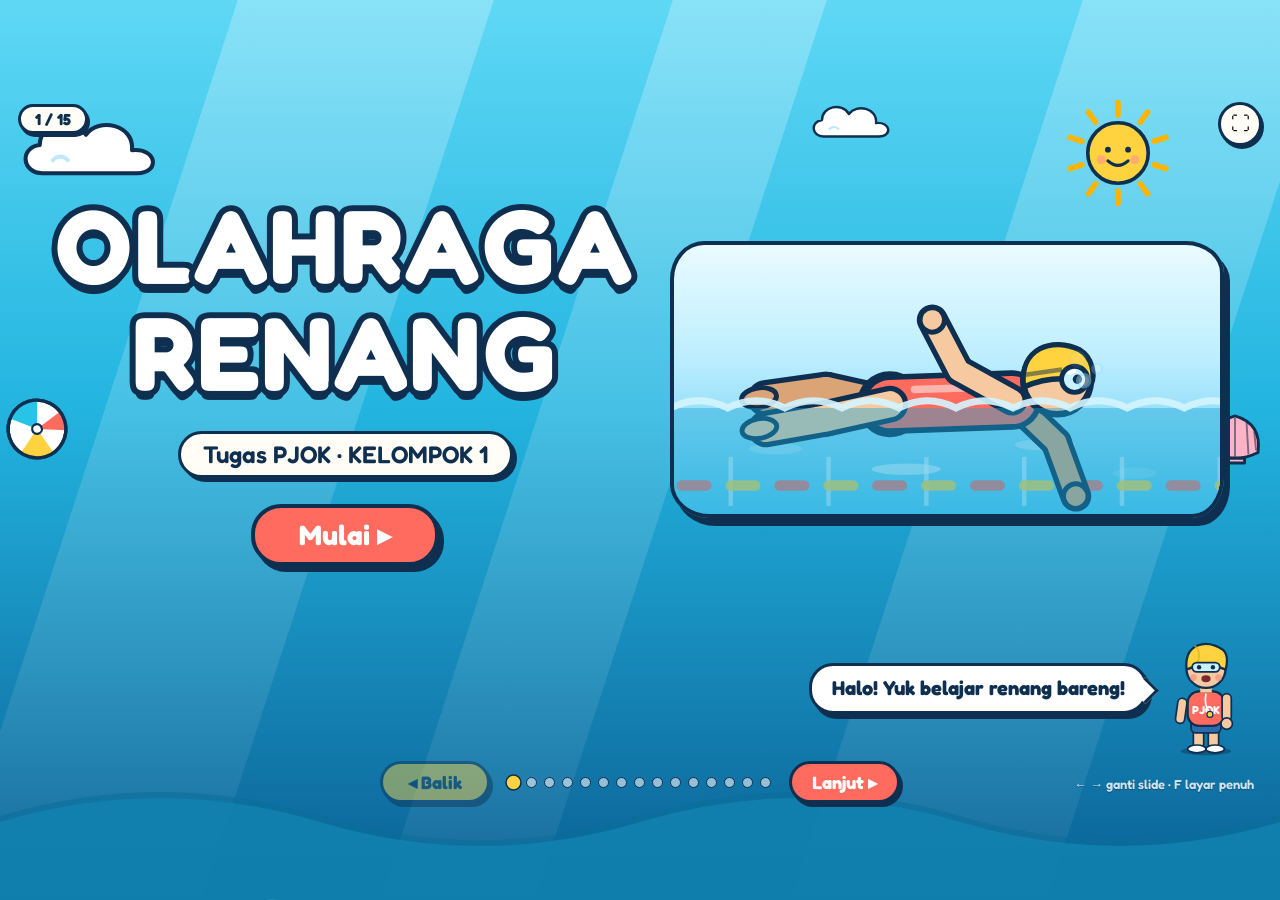
==== commit 8d6cb86e: "Update index.html" ====
--- a/index.html
+++ b/index.html
@@ -1,200 +1,152 @@
 <!doctype html>
-<html lang="id"><head><meta charset="utf-8"><meta name="viewport" content="width=device-width,initial-scale=1,viewport-fit=cover">
+<html lang="id"><head><meta charset="utf-8"><meta name="viewport" content="width=device-width,initial-scale=1">
 <title>Olahraga Renang</title>
 <link href="https://fonts.googleapis.com/css2?family=Fredoka:wght@500;600;700&family=Quicksand:wght@600;700&display=swap" rel="stylesheet">
 <style>:root{--ink:#0e2f4f;--coral:#ff6b5e;--sun:#ffd23f;--aqua:#27c4e8;--teal:#14a39a;--cream:#fffdf5;--mint:#9be8d0;--pink:#ffb3c7;--sky:#a8dcff;--peach:#ffc98a}
 *{box-sizing:border-box;margin:0;padding:0;-webkit-tap-highlight-color:transparent}
-html,body{height:100%;overflow:hidden;background:#0a6f9a;font-family:'Quicksand','Patrick Hand',system-ui,sans-serif;color:var(--ink)}
-.stage{position:fixed;inset:0;overflow:hidden;background:linear-gradient(180deg,#5fd8f5 0%,#23b5e0 38%,#0e86bd 75%,#0a5f94 100%)}
+html,body{height:100%;overflow:hidden;background:#0a5f94;font-family:'Quicksand',system-ui,sans-serif;color:var(--ink)}
+
+/* ===== LATAR (memenuhi layar) ===== */
+.stage{position:fixed;inset:0;overflow:hidden;background:linear-gradient(180deg,#5fd8f5 0%,#23b5e0 45%,#0a5f94 100%);--w1:#1b9ed0;--w2:#0a6f9a}
+.bgl{position:absolute;inset:0;transition:opacity 1.5s ease;opacity:0}
 .rays{position:absolute;inset:0;pointer-events:none;overflow:hidden}
-.rays i{position:absolute;top:-10%;width:22%;height:130%;background:linear-gradient(180deg,rgba(255,255,255,.28),rgba(255,255,255,0));transform:skewX(-18deg);animation:ray 9s ease-in-out infinite alternate}
-.rays i:nth-child(1){left:8%}.rays i:nth-child(2){left:42%;width:14%;animation-delay:-3s}.rays i:nth-child(3){left:72%;animation-delay:-6s}
-@keyframes ray{from{opacity:.25;transform:skewX(-18deg) translateX(-12px)}to{opacity:.8;transform:skewX(-18deg) translateX(18px)}}
+.rays i.ray{position:absolute;top:-10%;width:20%;height:130%;background:linear-gradient(180deg,rgba(255,255,255,.28),rgba(255,255,255,0));transform:skewX(-18deg);animation:ray 9s ease-in-out infinite alternate}
+.rays i.ray:nth-child(1){left:6%}.rays i.ray:nth-child(2){left:40%;width:12%;animation-delay:-3s}.rays i.ray:nth-child(3){left:72%;animation-delay:-6s}
+@keyframes ray{from{opacity:.25;transform:skewX(-18deg) translateX(-14px)}to{opacity:.8;transform:skewX(-18deg) translateX(22px)}}
 .bub{position:absolute;bottom:-30px;border-radius:50%;border:2px solid rgba(255,255,255,.75);background:rgba(255,255,255,.18);animation:rise linear infinite;pointer-events:none}
 @keyframes rise{to{transform:translateY(-110vh) translateX(18px)}}
-.waves{position:absolute;left:0;bottom:0;width:100%;height:20%;pointer-events:none;overflow:hidden}
+.waves{position:absolute;left:0;bottom:0;width:100%;height:16%;pointer-events:none;overflow:hidden}
 .waves svg{position:absolute;left:0;bottom:0;width:200%;height:100%;animation:wv 9s linear infinite}
 .waves svg.b{animation-duration:14s;animation-direction:reverse;bottom:-6px;opacity:.8}
+.waves path{transition:fill 1.5s}
 @keyframes wv{to{transform:translateX(-50%)}}
-.deco{position:absolute;z-index:1;pointer-events:none;transition:left 1.1s cubic-bezier(.34,1.25,.5,1),top 1.1s cubic-bezier(.34,1.25,.5,1),transform 1.1s cubic-bezier(.34,1.25,.5,1)}
+
+/* ===== PANGGUNG 16:9 (1280x720, diskalakan otomatis) ===== */
+#deck{position:absolute;left:50%;top:50%;width:1280px;height:720px;margin:-360px 0 0 -640px;transform-origin:50% 50%}
+.deco{position:absolute;z-index:1;pointer-events:none;transition:left 1.1s cubic-bezier(.45,0,.15,1),top 1.1s cubic-bezier(.45,0,.15,1),transform 1.1s cubic-bezier(.45,0,.15,1)}
 .deco .in{width:100%;height:100%;animation:fl 5s ease-in-out infinite alternate}
 .deco svg{width:100%;height:100%;overflow:visible}
-@keyframes fl{from{transform:translateY(-5px) rotate(-3deg)}to{transform:translateY(7px) rotate(3deg)}}
-#sun{width:84px;height:84px}#c1{width:108px;height:56px}#c2{width:84px;height:44px}#ball{width:58px;height:58px}#shell{width:50px;height:50px}
+@keyframes fl{from{transform:translateY(-6px) rotate(-3deg)}to{transform:translateY(8px) rotate(3deg)}}
+#sun{width:112px;height:112px}#c1{width:156px;height:82px}#c2{width:116px;height:60px}#ball{width:74px;height:74px}#shell{width:64px;height:64px}
 #sun .in{animation:spin 24s linear infinite}@keyframes spin{to{transform:rotate(360deg)}}
+
 #slides{position:absolute;inset:0;z-index:2}
-.slide{position:absolute;inset:0;display:none;flex-direction:column;align-items:center;justify-content:center;gap:10px;padding:46px 14px 150px;overflow:hidden}
-.slide.on{display:flex}
-.wrap{width:100%;max-width:1120px;flex:1;min-height:0;display:flex;flex-direction:column;align-items:center;justify-content:center;gap:10px}
-.pop{will-change:transform,opacity}
-.ttl{display:inline-block;background:var(--sun);border:3px solid var(--ink);border-radius:30px 34px 28px 36px/34px 28px 36px 30px;box-shadow:4px 5px 0 var(--ink);padding:6px 20px 7px;font-family:Fredoka,'Baloo 2',sans-serif;font-weight:700;font-size:24px;line-height:1.15;text-align:center;color:var(--ink);transform-origin:0 0}
-.ttl:not(.big){white-space:nowrap}.ttl .l{display:inline-block}.ttl small{display:block;font-size:13px;font-weight:600;opacity:.75;margin-top:1px}
-.ttl.big{background:transparent;border:none;box-shadow:none;color:#fff;font-size:44px;line-height:1.02;-webkit-text-stroke:7px var(--ink);paint-order:stroke fill;text-shadow:0 6px 0 var(--ink);letter-spacing:1px;padding:0}
-.sub{font-family:Fredoka,sans-serif;font-weight:600;font-size:15px;background:var(--cream);border:2.5px solid var(--ink);border-radius:20px;padding:4px 14px;box-shadow:3px 3px 0 var(--ink);text-align:center}
-.intro{font-weight:700;font-size:14px;text-align:center;color:#fff;text-shadow:0 2px 0 rgba(14,47,79,.55);max-width:620px}
-.pool{position:relative;width:100%;max-width:560px;aspect-ratio:2/1;max-height:200px;border:3px solid var(--ink);border-radius:26px 30px 24px 32px/30px 24px 32px 26px;box-shadow:5px 6px 0 var(--ink);overflow:hidden;background:linear-gradient(180deg,#e9fbff 0%,#bdeeff 42%,#52c6ee 100%);transform-origin:0 0}
+.slide{position:absolute;inset:0;display:none;padding:26px 56px 168px}
+.slide.on{display:block}
+.wrap{width:100%;height:100%;display:flex;flex-direction:column;align-items:center;justify-content:center;gap:22px}
+
+/* judul & teks */
+.ttl{display:inline-block;position:relative;background:var(--sun);border:4px solid var(--ink);border-radius:36px 40px 34px 42px/40px 34px 42px 36px;box-shadow:5px 7px 0 var(--ink);padding:8px 34px 10px;font-family:Fredoka,sans-serif;font-weight:700;font-size:44px;line-height:1.15;text-align:center;color:var(--ink);white-space:nowrap}
+.ttl .l{display:inline-block}
+.ttl small{display:block;font-size:20px;font-weight:600;opacity:.75;margin-top:1px}
+.ttl.big{background:transparent;border:none;box-shadow:none;color:#fff;font-size:104px;line-height:1.02;-webkit-text-stroke:12px var(--ink);paint-order:stroke fill;text-shadow:0 9px 0 var(--ink);letter-spacing:2px;padding:0}
+.ttl.big span{display:inline-block;animation:lw 2.4s ease-in-out infinite;animation-delay:calc(var(--i)*.09s)}
+@keyframes lw{0%,60%,100%{transform:translateY(0) rotate(0)}30%{transform:translateY(-.1em) rotate(-3deg)}}
+.sub{font-family:Fredoka,sans-serif;font-weight:600;font-size:24px;background:var(--cream);border:3px solid var(--ink);border-radius:26px;padding:6px 22px;box-shadow:4px 4px 0 var(--ink);text-align:center}
+.intro{font-weight:700;font-size:22px;text-align:center;color:#fff;text-shadow:0 2px 0 rgba(14,47,79,.55);max-width:900px}
+
+/* kolam */
+.pool{position:relative;width:100%;aspect-ratio:2/1;border:4px solid var(--ink);border-radius:34px 38px 32px 40px/38px 32px 40px 34px;box-shadow:6px 8px 0 var(--ink);overflow:hidden;background:linear-gradient(180deg,#e9fbff 0%,#bdeeff 42%,#52c6ee 100%)}
 .pool svg{position:absolute;inset:0;width:100%;height:100%}
-.pool.big{max-width:620px;max-height:260px}
-.tag{position:absolute;top:8px;left:10px;background:var(--coral);color:#fff;border:2px solid var(--ink);border-radius:14px;padding:1px 10px;font-family:Fredoka,sans-serif;font-weight:600;font-size:12px;z-index:3;box-shadow:2px 2px 0 var(--ink)}
-.cards{display:grid;gap:9px;width:100%;max-width:560px}
-.card{position:relative;background:var(--cream);border:3px solid var(--ink);border-radius:22px 26px 20px 28px/26px 20px 28px 22px;box-shadow:4px 5px 0 var(--ink);display:flex;gap:11px;align-items:center;padding:8px 12px 8px 9px;transform-origin:0 0}
-.card .ic{width:56px;height:56px;flex:none;background:var(--c,var(--sky));border:2.5px solid var(--ink);border-radius:50%;overflow:hidden;display:grid;place-items:center}
+.tag{position:absolute;top:12px;left:14px;background:var(--coral);color:#fff;border:3px solid var(--ink);border-radius:16px;padding:2px 14px;font-family:Fredoka,sans-serif;font-weight:600;font-size:17px;z-index:3;box-shadow:2px 3px 0 var(--ink)}
+
+/* kartu */
+.cards{display:grid;grid-template-columns:repeat(var(--cols,3),1fr);gap:22px;width:100%;max-width:1168px;--ic:124px}
+.cards.n5{--ic:92px;gap:16px}
+.card{position:relative;background:var(--cream);border:4px solid var(--ink);border-radius:28px 32px 26px 34px/32px 26px 34px 28px;box-shadow:5px 7px 0 var(--ink);display:flex;flex-direction:column;align-items:center;text-align:center;gap:10px;padding:26px 14px 20px}
+.card .ic{width:var(--ic);height:var(--ic);flex:none;background:var(--c,var(--sky));border:3.5px solid var(--ink);border-radius:50%;overflow:hidden;display:grid;place-items:center}
 .card .ic svg{width:100%;height:100%;overflow:visible}
 .card .ic.sq svg{transform:scale(1.15)}
-.card h3{font-family:Fredoka,sans-serif;font-weight:700;font-size:16px;line-height:1.1;margin-bottom:2px}
-.card p{font-size:12.5px;line-height:1.25;font-weight:600;opacity:.88}
-.card .no{position:absolute;top:-10px;right:10px;background:var(--coral);color:#fff;border:2px solid var(--ink);border-radius:12px;font-family:Fredoka,sans-serif;font-weight:700;font-size:12px;padding:0 8px}
-.txtcard{background:var(--cream);border:3px solid var(--ink);border-radius:26px 30px 24px 32px/30px 24px 32px 26px;box-shadow:5px 6px 0 var(--ink);padding:14px 16px;font-size:14.5px;line-height:1.42;font-weight:600;width:100%;max-width:560px}
+.card h3{font-family:Fredoka,sans-serif;font-weight:700;font-size:25px;line-height:1.1;margin-bottom:3px}
+.card p{font-size:17px;line-height:1.3;font-weight:600;opacity:.9}
+.cards.n5 .card h3{font-size:20px}.cards.n5 .card p{font-size:15px;line-height:1.28}
+.card .no{position:absolute;top:-14px;right:14px;background:var(--coral);color:#fff;border:3px solid var(--ink);border-radius:14px;font-family:Fredoka,sans-serif;font-weight:700;font-size:16px;padding:0 10px}
+.txtcard{background:var(--cream);border:4px solid var(--ink);border-radius:30px 34px 28px 36px/34px 28px 36px 30px;box-shadow:6px 8px 0 var(--ink);padding:24px 28px;font-size:24px;line-height:1.45;font-weight:700;width:100%}
 .txtcard b{background:linear-gradient(transparent 58%,#ffe27a 58%)}
-.chips{display:flex;gap:8px;flex-wrap:wrap;justify-content:center}
-.chip{background:var(--pink);border:2.5px solid var(--ink);border-radius:18px;padding:3px 12px;font-family:Fredoka,sans-serif;font-weight:600;font-size:13px;box-shadow:2px 3px 0 var(--ink)}
+.chips{display:flex;gap:12px;flex-wrap:wrap;justify-content:center}
+.chip{background:var(--pink);border:3px solid var(--ink);border-radius:22px;padding:5px 18px;font-family:Fredoka,sans-serif;font-weight:600;font-size:19px;box-shadow:3px 4px 0 var(--ink)}
 .chip:nth-child(2){background:var(--mint)}.chip:nth-child(3){background:var(--sun)}
-.blist{list-style:none;width:100%;max-width:560px;display:flex;flex-direction:column;gap:7px}
-.blist li{display:flex;gap:9px;align-items:flex-start;background:var(--cream);border:2.5px solid var(--ink);border-radius:16px 20px 16px 20px;box-shadow:3px 4px 0 var(--ink);padding:6px 10px;font-size:13px;line-height:1.28;font-weight:700}
-.blist li i{flex:none;width:22px;height:22px;border-radius:50%;background:var(--coral);color:#fff;border:2px solid var(--ink);font:700 12px/18px Fredoka,sans-serif;text-align:center;font-style:normal}
-.mm{position:relative;width:100%;max-width:760px;height:min(100%,400px)}
-.mm svg.lines{position:absolute;inset:0;width:100%;height:100%;z-index:0;overflow:visible}
-.mm svg.lines path{fill:none;stroke:#fff;stroke-width:4;stroke-linecap:round;stroke-dasharray:1;stroke-dashoffset:1}
-.slide.on .mm svg.lines path{animation:draw .9s .45s ease forwards}
-@keyframes draw{to{stroke-dashoffset:0}}
-.mm-c{position:absolute;left:50%;top:50%;width:92px;height:92px;margin:-46px 0 0 -46px;border-radius:50%;background:var(--sun);border:3px solid var(--ink);box-shadow:4px 5px 0 var(--ink);display:grid;place-items:center;text-align:center;font:700 15px/1.05 Fredoka,sans-serif;z-index:2}
-.mm-n{position:absolute;width:45%;background:var(--cream);border:3px solid var(--ink);border-radius:22px 26px 20px 28px/26px 20px 28px 22px;box-shadow:4px 5px 0 var(--ink);padding:6px 7px 8px;z-index:1;text-align:center;cursor:pointer}
-.mm-n h4{font:700 14px Fredoka,sans-serif;margin-bottom:2px}.mm-n p{font-size:11.5px;font-weight:700;opacity:.85;line-height:1.15}
-.mm-n .pool{max-height:none;box-shadow:none;border-width:2.5px;border-radius:14px;margin-bottom:4px}
-.mm-n.n0{left:0;top:0}.mm-n.n1{right:0;top:0}.mm-n.n2{left:0;bottom:0}.mm-n.n3{right:0;bottom:0}
-.toc{display:grid;grid-template-columns:1fr 1fr;gap:9px;width:100%;max-width:560px}
-.toc .card{cursor:pointer;padding:7px 9px}
-.toc .card h3{font-size:14.5px;margin:0}
-.toc .num{flex:none;width:34px;height:34px;border-radius:50%;background:var(--c);border:2.5px solid var(--ink);font:700 17px/29px Fredoka,sans-serif;text-align:center}
-.members{display:flex;gap:10px;justify-content:center;width:100%}
-.member{flex:1;max-width:170px;background:var(--cream);border:3px solid var(--ink);border-radius:24px 28px 22px 30px/28px 22px 30px 24px;box-shadow:4px 5px 0 var(--ink);padding:6px 4px 9px;text-align:center;font:700 13px Fredoka,sans-serif}
-.member .av{height:92px;margin-bottom:2px}.member .av svg{width:100%;height:100%}
-.go{background:var(--coral);color:#fff;border:3px solid var(--ink);border-radius:24px;padding:8px 26px;font:700 18px Fredoka,sans-serif;box-shadow:4px 5px 0 var(--ink);cursor:pointer;transition:transform .15s}
+.blist{list-style:none;width:100%;display:flex;flex-direction:column;gap:13px}
+.blist li{display:flex;gap:14px;align-items:flex-start;background:var(--cream);border:3px solid var(--ink);border-radius:20px 24px 20px 24px;box-shadow:4px 5px 0 var(--ink);padding:10px 16px;font-size:21px;line-height:1.3;font-weight:700}
+.blist li i{flex:none;width:34px;height:34px;border-radius:50%;background:var(--coral);color:#fff;border:3px solid var(--ink);font:700 18px/28px Fredoka,sans-serif;text-align:center;font-style:normal}
+.split{display:grid;grid-template-columns:1.12fr 1fr;gap:48px;align-items:center;width:100%;max-width:1168px}
+.split .col{display:flex;flex-direction:column;gap:20px;align-items:center}
+
+/* kover & penutup */
+.cover{display:grid;grid-template-columns:1fr 1.05fr;align-items:center;gap:36px;width:100%;height:100%}
+.cover .cl{display:flex;flex-direction:column;align-items:center;gap:26px}
+.go{background:var(--coral);color:#fff;border:4px solid var(--ink);border-radius:30px;padding:10px 44px;font:700 28px Fredoka,sans-serif;box-shadow:5px 6px 0 var(--ink);cursor:pointer}
 .go:active{transform:translate(3px,4px);box-shadow:1px 1px 0 var(--ink)}
-.cch{pointer-events:auto!important;cursor:pointer;position:absolute;bottom:60px;width:68px;height:90px;z-index:5;pointer-events:none;transform-origin:0 0}
+.slide.on .go{animation:gop 1.4s ease-in-out 1.5s infinite}@keyframes gop{50%{scale:1.07}}
+
+/* anggota */
+.members{display:flex;gap:48px;justify-content:center;width:100%}
+.member{width:270px;background:var(--cream);border:4px solid var(--ink);border-radius:30px 34px 28px 36px/34px 28px 36px 30px;box-shadow:6px 8px 0 var(--ink);padding:12px 8px 18px;text-align:center;font:700 26px Fredoka,sans-serif}
+.member .av{height:200px;margin-bottom:6px}.member .av svg{width:100%;height:100%}
+
+/* daftar isi */
+.toc{display:grid;grid-template-columns:repeat(4,1fr);gap:24px;width:100%;max-width:1100px}
+.toc .card{cursor:pointer;padding:22px 10px 20px;gap:12px}
+.toc .card h3{font-size:23px;margin:0}
+.toc .num{width:64px;height:64px;border-radius:50%;background:var(--c);border:3.5px solid var(--ink);font:700 32px/57px Fredoka,sans-serif;text-align:center}
+
+/* ringkasan gaya */
+.gcards{display:grid;grid-template-columns:repeat(4,1fr);gap:22px;width:100%;max-width:1168px}
+.gcard{background:var(--cream);border:4px solid var(--ink);border-radius:28px 32px 26px 34px/32px 26px 34px 28px;box-shadow:5px 7px 0 var(--ink);padding:10px 10px 16px;text-align:center;cursor:pointer}
+.gcard .pool{border-width:3px;border-radius:20px;box-shadow:none;margin-bottom:10px}
+.gcard h4{font:700 25px Fredoka,sans-serif;margin-bottom:3px}.gcard p{font-size:16.5px;font-weight:700;opacity:.85;line-height:1.2}
+.card,.gcard,.member{transition:translate .25s cubic-bezier(.3,1.6,.5,1)}.card:hover,.gcard:hover,.member:hover{translate:0 -6px}
+.blist li{transition:translate .25s}.blist li:hover{translate:5px 0}
+.slide.on .card .ic{animation:icp .8s cubic-bezier(.3,1.9,.5,1) calc(.85s + var(--n,0)*.09s) backwards}
+@keyframes icp{from{transform:scale(0) rotate(-40deg)}}
+
+/* pelatih */
+.cch{position:absolute;bottom:54px;width:92px;height:120px;z-index:5;cursor:pointer}
 .cch svg{width:100%;height:100%;overflow:visible}
-.cch.R{right:12px}.cch.L{left:12px}
+.cch.R{right:28px}.cch.L{left:28px}
 .cch .g-body{animation:cb 1.6s ease-in-out infinite;transform-origin:40px 98px}.cch .g-arm{animation:cw 1.1s ease-in-out infinite;transform-origin:58px 52px}
 .cch .g-head{animation:ch 2.4s ease-in-out infinite;transform-origin:40px 44px}
 .cch .g-eye{animation:bl 4s infinite;transform-origin:center;transform-box:fill-box}
 .cch .g-mouth{animation:mo 1.2s ease-in-out infinite;transform-origin:center;transform-box:fill-box}
 @keyframes cb{50%{transform:scale(1.02,.97)}}@keyframes cw{50%{transform:rotate(-24deg)}}@keyframes ch{50%{transform:rotate(3deg)}}
 @keyframes bl{0%,94%,100%{transform:scaleY(1)}97%{transform:scaleY(.1)}}@keyframes mo{50%{transform:scale(1,.55)}}
-.say{position:absolute;bottom:92px;max-width:calc(100% - 110px);background:#fff;border:3px solid var(--ink);border-radius:20px;box-shadow:3px 4px 0 var(--ink);padding:7px 12px;font:700 13px/1.25 Fredoka,sans-serif;z-index:5;pointer-events:none}
-.say.R{right:78px}.say.L{left:78px}
-.say:after{content:"";position:absolute;bottom:-9px;width:14px;height:14px;background:#fff;border-right:3px solid var(--ink);border-bottom:3px solid var(--ink);transform:rotate(45deg)}
-.say.R:after{right:16px}.say.L:after{left:16px}
-.slide.on .say{animation:sp .6s .55s cubic-bezier(.3,1.6,.5,1) backwards}
+.say{position:absolute;bottom:96px;max-width:520px;background:#fff;border:3.5px solid var(--ink);border-radius:24px;box-shadow:4px 5px 0 var(--ink);padding:10px 20px;font:700 20px/1.25 Fredoka,sans-serif;z-index:5;pointer-events:none}
+.say.R{right:132px}.say.L{left:132px}
+.say:after{content:"";position:absolute;top:50%;margin-top:-8px;width:16px;height:16px;background:#fff}
+.say.R:after{right:-10px;border-top:3.5px solid var(--ink);border-right:3.5px solid var(--ink);transform:rotate(45deg)}
+.say.L:after{left:-10px;border-bottom:3.5px solid var(--ink);border-left:3.5px solid var(--ink);transform:rotate(45deg)}
+.slide.on .say{animation:sp .6s .8s cubic-bezier(.3,1.6,.5,1) backwards}
 @keyframes sp{from{transform:scale(.2);opacity:0}}
-.bar{position:absolute;left:0;right:0;bottom:0;height:56px;z-index:30;display:flex;align-items:center;justify-content:center;gap:12px}
-.btn{height:42px;min-width:92px;padding:0 16px;border-radius:22px;border:3px solid var(--ink);background:var(--sun);font:700 16px Fredoka,sans-serif;color:var(--ink);box-shadow:3px 4px 0 var(--ink);cursor:pointer}
+
+/* kontrol */
+.bar{position:absolute;left:0;right:0;bottom:0;height:56px;z-index:30;display:flex;align-items:center;justify-content:center;gap:18px}
+.btn{height:42px;min-width:110px;padding:0 20px;border-radius:24px;border:3px solid var(--ink);background:var(--sun);font:700 18px Fredoka,sans-serif;color:var(--ink);box-shadow:3px 4px 0 var(--ink);cursor:pointer}
 .btn:active{transform:translate(2px,3px);box-shadow:1px 1px 0 var(--ink)}.btn[disabled]{opacity:.45}
 .btn.nx{background:var(--coral);color:#fff}
-.dots{display:flex;gap:5px;max-width:34vw;flex-wrap:wrap;justify-content:center}
-.dots i{width:9px;height:9px;border-radius:50%;background:rgba(255,255,255,.55);border:1.5px solid var(--ink);transition:all .3s}.dots i.on{background:var(--sun);transform:scale(1.45)}
-.cnt{position:absolute;top:10px;left:12px;z-index:30;background:var(--cream);border:2.5px solid var(--ink);border-radius:14px;padding:1px 10px;font:700 13px Fredoka,sans-serif;box-shadow:2px 3px 0 var(--ink)}
-.fs,.hint{display:none}
-@media(max-width:360px){.ttl{font-size:21px}.ttl.big{font-size:38px}}
-@media(min-width:900px){
- .slide{padding:48px 40px 160px;gap:12px}
- .ttl{font-size:34px;padding:8px 28px 9px}.ttl:not(.big){white-space:nowrap}.ttl .l{display:inline-block}.ttl small{font-size:16px}.ttl.big{font-size:72px;-webkit-text-stroke:8px var(--ink);text-shadow:0 7px 0 var(--ink)}
- .sub{font-size:18px;padding:5px 18px}.intro{font-size:17px;max-width:820px}
- .pool{max-width:680px;max-height:none}.pool.big{max-width:600px}
- .tag{font-size:14px;top:10px;left:12px}
- .cards{max-width:1100px;grid-template-columns:repeat(var(--cols,3),1fr);gap:16px}
- .card{flex-direction:column;text-align:center;padding:16px 12px 14px;gap:7px}
- .card .ic{width:100px;height:100px;border-width:3px}
- .card h3{font-size:20px}.card p{font-size:14px;line-height:1.3}
- .card .no{font-size:14px;top:-11px;right:12px}
- .txtcard{font-size:17px;padding:18px 22px;max-width:680px}
- .chip{font-size:15px;padding:4px 16px}
- .blist{max-width:560px;gap:10px}.blist li{font-size:15px;padding:8px 12px;gap:10px}.blist li i{width:26px;height:26px;font-size:14px;line-height:21px}
- .stroke .wrap{display:grid;grid-template-columns:1.25fr 1fr;grid-template-rows:auto 1fr;gap:16px 32px;align-items:center;max-width:1100px}.stroke .wrap>.ttl{grid-column:1/-1;justify-self:center}
- .stroke .pool{max-width:none;max-height:none}.stroke .blist{max-width:none}
- .mm{max-width:1000px;height:min(100%,430px)}.mm-c{width:120px;height:120px;margin:-60px 0 0 -60px;font-size:19px}
- .mm-n{width:30%;padding:8px 10px}.mm-n h4{font-size:18px}.mm-n p{font-size:13.5px}
- .toc{grid-template-columns:repeat(4,1fr);max-width:1100px;gap:14px}
- .toc .card{flex-direction:column;padding:14px 8px;gap:7px}.toc .card h3{font-size:17px}.toc .num{width:48px;height:48px;font-size:24px;line-height:42px}
- .members{gap:20px}.member{max-width:210px;font-size:16px;padding:8px 6px 12px}.member .av{height:130px}
- .go{font-size:22px;padding:10px 36px}
- .cch{width:88px;height:116px;bottom:58px}.cch.R{right:24px}.cch.L{left:24px}
- .say{font-size:15px;padding:8px 16px;bottom:118px;max-width:480px}.say.R{right:120px}.say.L{left:120px}
- #sun{width:110px;height:110px}#c1{width:140px;height:72px}#c2{width:108px;height:56px}#ball{width:72px;height:72px}#shell{width:62px;height:62px}
- .fs{display:block;position:absolute;top:10px;right:14px;z-index:30;width:40px;height:40px;border-radius:50%;border:3px solid var(--ink);background:var(--cream);font-size:17px;cursor:pointer;box-shadow:2px 3px 0 var(--ink)}
- .hint{display:block;position:absolute;right:20px;bottom:16px;z-index:30;color:#fff;font:600 12px Fredoka,sans-serif;opacity:.85}
- .btn{height:44px;font-size:17px}.dots{max-width:50vw}.dots i{width:10px;height:10px}
-}
-@media (min-width:900px) and (max-height:820px){
- .slide{padding:36px 32px 140px;gap:8px}
- .ttl{font-size:28px;padding:6px 22px 7px}.ttl small{font-size:14px}.ttl.big{font-size:56px;-webkit-text-stroke:6px var(--ink);text-shadow:0 5px 0 var(--ink)}
- .sub{font-size:15px;padding:4px 14px}.intro{font-size:15px}
- .pool{max-width:560px}.pool.big{max-width:520px}
- .cards{gap:12px}
- .card{padding:12px 10px 11px;gap:5px}
- .card .ic{width:80px;height:80px}
- .card h3{font-size:17px}.card p{font-size:12.5px}
- .txtcard{font-size:15px;padding:14px 18px;max-width:600px}
- .chip{font-size:13px;padding:3px 12px}
- .blist li{font-size:13.5px;padding:6px 10px}
- .stroke .wrap{gap:12px 24px}
- .mm{height:min(100%,430px)}.mm-c{width:100px;height:100px;margin:-50px 0 0 -50px;font-size:16px}
- .mm-n h4{font-size:15px}.mm-n p{font-size:12px}
- .toc .card h3{font-size:15px}.toc .num{width:40px;height:40px;font-size:20px;line-height:34px}
- .members{gap:14px}.member{max-width:170px;font-size:14px}.member .av{height:100px}
- .go{font-size:18px;padding:8px 28px}
- .cch{width:72px;height:96px;bottom:50px}
- .say{font-size:13px;padding:6px 12px;bottom:100px;max-width:400px}.say.R{right:100px}.say.L{left:100px}
- #sun{width:90px;height:90px}#c1{width:110px;height:58px}#c2{width:90px;height:46px}#ball{width:58px;height:58px}#shell{width:50px;height:50px}
- .btn{height:40px;font-size:15px}
-}
-@media (min-width:1400px) and (min-height:800px){
- .slide{padding:56px 60px 170px}
- .ttl.big{font-size:84px}
- .pool.big{max-width:700px}
- .cards{max-width:1200px}
- .mm{max-width:1100px;height:min(100%,440px)}
- .stroke .wrap{max-width:1200px}
-}
-
-#ghosts{position:absolute;inset:0;z-index:4;pointer-events:none}
-.ttl.big span{display:inline-block;animation:lw 2.4s ease-in-out infinite;animation-delay:calc(var(--i)*.09s)}
-@keyframes lw{0%,60%,100%{transform:translateY(0) rotate(0)}30%{transform:translateY(-.12em) rotate(-3deg)}}
-.slide.on .card .ic{animation:icp .8s cubic-bezier(.3,1.9,.5,1) calc(.85s + var(--n,0)*.09s) backwards}
-.slide.on .mm-n .pool{animation:icp .8s cubic-bezier(.3,1.9,.5,1) calc(.9s + var(--n,0)*.1s) backwards}
-@keyframes icp{from{transform:scale(0) rotate(-40deg)}}
-.slide.on .mm-c{animation:mmc 2.4s ease-in-out 1.4s infinite}
-@keyframes mmc{50%{transform:scale(1.07)}}
-.slide.on .go{animation:gop 1.4s ease-in-out 1.5s infinite}@keyframes gop{50%{transform:scale(1.07)}}
-.card,.mm-n,.member{transition:translate .25s cubic-bezier(.3,1.6,.5,1)}.card:hover,.mm-n:hover,.member:hover{translate:0 -5px}
-.blist li{transition:translate .25s}.blist li:hover{translate:4px 0}
-
-.bgl{position:absolute;inset:0;transition:opacity 1.5s ease;opacity:0}
-.waves path{transition:fill 1.5s}
-.stage{--w1:#1b9ed0;--w2:#0a6f9a}
-
-.ttl{position:relative}
-.ov{position:absolute!important;inset:0!important;margin:0!important;max-width:none!important;max-height:none!important;width:auto!important;height:auto!important;background:transparent!important;border-color:transparent!important;box-shadow:none!important;pointer-events:none;z-index:3;aspect-ratio:auto!important;transform:none!important;animation:none!important}
-.ov *{animation:none!important}
-.slide.np .card .ic,.slide.np .mm-n .pool,.slide.np .mm-c{animation:none!important}
-.deco{transition-timing-function:cubic-bezier(.45,0,.15,1)!important;transition-duration:.95s!important}
-@media(min-width:900px){.mm-n .pool{aspect-ratio:2.6/1}}
-#b1,#b2,#b3{width:260px;height:260px;z-index:0}
-#b1 .in,#b2 .in,#b3 .in{border-radius:46% 54% 58% 42%/50% 44% 56% 50%;background:rgba(255,255,255,.14)}
-#b2 .in{background:rgba(255,210,63,.15)}#b3 .in{background:rgba(255,255,255,.09)}
-.ttl,.pool,.card{transform-origin:50% 50%}
-@media(min-width:900px){#b1,#b2,#b3{width:460px;height:460px}}
+.dots{display:flex;gap:7px;align-items:center}
+.dots i{width:11px;height:11px;border-radius:50%;background:rgba(255,255,255,.55);border:1.5px solid var(--ink);transition:all .3s;cursor:pointer}.dots i.on{background:var(--sun);transform:scale(1.5)}
+.cnt{position:absolute;top:14px;left:18px;z-index:30;background:var(--cream);border:3px solid var(--ink);border-radius:16px;padding:2px 14px;font:700 16px Fredoka,sans-serif;box-shadow:2px 3px 0 var(--ink)}
+.fs{position:absolute;top:12px;right:18px;z-index:30;width:44px;height:44px;border-radius:50%;border:3px solid var(--ink);background:var(--cream);font-size:19px;cursor:pointer;box-shadow:2px 3px 0 var(--ink)}
+.hint{position:absolute;right:26px;bottom:18px;z-index:30;color:#fff;font:600 13px Fredoka,sans-serif;opacity:.8;text-shadow:0 1px 0 rgba(14,47,79,.6)}
+
+/* anjuran putar layar di HP potret */
+#rot{display:none;position:fixed;left:0;right:0;top:0;z-index:99;background:var(--sun);border-bottom:3px solid var(--ink);color:var(--ink);font:700 15px Fredoka,sans-serif;text-align:center;padding:8px}
+@media (orientation:portrait) and (max-width:800px){#rot{display:block}}
+@media (prefers-reduced-motion:reduce){.bub,.rays i.ray,.waves svg{animation:none}}
 </style></head><body>
+<div id="rot">↻ Putar layar ke mode landscape untuk tampilan terbaik</div>
 <div class="stage">
-<div class="bgl" id="bg1"></div><div class="bgl" id="bg2"></div><div class="rays"><i></i><i></i><i></i></div>
-<div id="decos"></div><div id="ghosts"></div>
+<div class="bgl" id="bg1"></div><div class="bgl" id="bg2"></div><div class="rays"><i class="ray"></i><i class="ray"></i><i class="ray"></i></div>
 <div class="waves"><svg class="b" viewBox="0 0 2400 120" preserveAspectRatio="none"><path d="M0 50 Q150 10 300 50 T600 50 T900 50 T1200 50 T1500 50 T1800 50 T2100 50 T2400 50 V120 H0Z" style="fill:var(--w1)"/></svg><svg viewBox="0 0 2400 120" preserveAspectRatio="none" style="opacity:.55"><path d="M0 50 Q150 10 300 50 T600 50 T900 50 T1200 50 T1500 50 T1800 50 T2100 50 T2400 50 V120 H0Z" style="fill:var(--w2)"/></svg></div>
-<div id="slides"></div>
-<div class="cnt"></div><button class="fs" title="Layar penuh (F)">⛶</button><div class="hint">← → ganti slide · F layar penuh</div>
-<div class="bar"><button class="btn" id="prev">◂ Balik</button><div class="dots"></div><button class="btn nx" id="next">Lanjut ▸</button></div>
+<div id="deck">
+  <div id="decos"></div>
+  <div id="slides"></div>
+  <div class="cnt"></div><button class="fs" title="Layar penuh (F)">⛶</button><div class="hint">← → ganti slide · F layar penuh</div>
+  <div class="bar"><button class="btn" id="prev">◂ Balik</button><div class="dots"></div><button class="btn nx" id="next">Lanjut ▸</button></div>
 </div>
-<script>
-/* =========================================================
-   B1 — HELPER SMIL, PERENANG, ORANG, PELATIH (sama seperti original)
+</div>
+<script>/* =========================================================
+   B1 — HELPER SMIL, PERENANG (tampak samping), ORANG (tampak depan), PELATIH
    ========================================================= */
 const INK = '#0e2f4f', SKIN = '#f6c9a0', SKIN2 = '#dba477', SUIT = '#ff6b5e', SUIT2 = '#d9483f', CAP = '#ffd23f', TRUNK = '#2b6cb0';
 const KS = '.45 0 .55 1';
@@ -305,20 +257,21 @@
 }
 const SWSVG = (st, vb = '8 2 128 66') => `<svg viewBox="${vb}" preserveAspectRatio="xMidYMid meet">${swimG(st)}${waterOverlay(42, -20, 190, 40, .4)}</svg>`;
 
+/* ORANG TAMPAK DEPAN */
 function figV(p) {
   const d = p.dur || 1.2, ph = p.ph || 0;
   const A = (k, def) => p[k] === undefined ? def : p[k];
   const vl = (sx, sy, l1, l2, U, F, c1, c2, w, tip, beg) => limb(sx, sy, 90, l1, l2, U, F, d, beg, d * .9 / d * .1, c1, w, tip, { c2 });
   const aL = A('aL', [0, 0]), aR = A('aR', [0, 0]), lL = A('lL', [0, 0]), lR = A('lR', [0, 0]);
-  const legs = vl(28, 42, 12, 12, lL[0], lL[1], TRUNK, SKIN, 6.2, footT(12, SKIN).replace('cx="13.6"', 'cx="13.6"'), ph) + vl(36, 42, 12, 12, lR[0], lR[1], TRUNK, SKIN, 6.2, footT(12, SKIN), ph);
+  const legs = vl(28, 42, 12, 12, lL[0], lL[1], TRUNK, SKIN, 6.2, footT(12, SKIN), ph) + vl(36, 42, 12, 12, lR[0], lR[1], TRUNK, SKIN, 6.2, footT(12, SKIN), ph);
   const armL = vl(25, 22, 10, 9, aL[0], aL[1], SKIN, SKIN, 4.4, handT(9, SKIN) + (aL[2] ? `<g transform="translate(9 0) rotate(-90)">${aL[2]}</g>` : ''), ph);
   const armR = vl(39, 22, 10, 9, aR[0], aR[1], SKIN, SKIN, 4.4, handT(9, SKIN) + (aR[2] ? `<g transform="translate(9 0) rotate(-90)">${aR[2]}</g>` : ''), ph);
   const hasH = p.head !== undefined;
   const head = rotG(hasH ? p.head : [-2.5, 2.5, -2.5], hasH ? d : d * 1.7, ph, `<rect x="29" y="17" width="6" height="5" fill="${SKIN}"/><circle cx="32" cy="11" r="8.6" fill="${SKIN}" stroke="${INK}" stroke-width="1.6"/>
     <path d="M23.4 11.4 C22.6 1.6 30 .2 35 .8 C40.8 1.6 42 7 40.6 11.4 Q32 8 23.4 11.4Z" fill="${p.cap || CAP}" stroke="${INK}" stroke-width="1.3" stroke-linejoin="round"/>
-    <rect x="24.2" y="8.4" width="15.6" height="4.6" rx="2.3" fill="#c9f1ff" stroke="${INK}" stroke-width="1.2"/><path d="M32 10.7 v0" stroke="${INK}" stroke-width="1"/>
+    <rect x="24.2" y="8.4" width="15.6" height="4.6" rx="2.3" fill="#c9f1ff" stroke="${INK}" stroke-width="1.2"/>
     <circle cx="28.4" cy="10.7" r="1.15" fill="${INK}"/><circle cx="35.6" cy="10.7" r="1.15" fill="${INK}"/>
-    <path d="M28.6 16.2 Q32 19 35.4 16.2" stroke="#8a3a3a" stroke-width="1.25" fill="none" stroke-linecap="round"/>`.replace('<path d="M32 10.7 v0" stroke="' + INK + '" stroke-width="1"/>', ''));
+    <path d="M28.6 16.2 Q32 19 35.4 16.2" stroke="#8a3a3a" stroke-width="1.25" fill="none" stroke-linecap="round"/>`);
   const trunkBand = `<rect x="23.6" y="38" width="16.8" height="6" rx="2.5" fill="${TRUNK}" stroke="${INK}" stroke-width="1.4"/>`;
   const torso = rotG(A('torso', 0), d, ph, `<rect x="23.5" y="19" width="17" height="22" rx="6" fill="${SUIT}" stroke="${INK}" stroke-width="1.6"/>${p.chest || ''}${armL}${armR}${head}`);
   const bb = Array.isArray(p.bob) ? p.bob : null;
@@ -345,6 +298,7 @@
 const FIGV = n => figV(FIGP[n]);
 const FIGNORUN = () => figV(Object.assign({}, FIGP.run, { prop: noRun }));
 
+/* PELATIH */
 const COACH_SVG = `<svg viewBox="0 0 80 104"><ellipse cx="40" cy="100" rx="22" ry="3.5" fill="#000" opacity=".25"/>
 <g class="g-body">
 <rect x="29" y="74" width="9" height="24" rx="4" fill="#f6c9a0" stroke="#0e2f4f" stroke-width="1.5"/><rect x="42" y="74" width="9" height="24" rx="4" fill="#f6c9a0" stroke="#0e2f4f" stroke-width="1.5"/>
@@ -365,7 +319,7 @@
 </g></svg>`;
 
 /* =========================================================
-   DATA & SLIDE (sama)
+   B2 — IKON & DATA
    ========================================================= */
 const A = (a, v, d, extra = '') => `<animate attributeName="${a}" values="${v}" dur="${d}s" repeatCount="indefinite" ${extra}/>`;
 const AT = (t, v, d, extra = '') => `<animateTransform attributeName="transform" type="${t}" values="${v}" dur="${d}s" repeatCount="indefinite" ${extra}/>`;
@@ -377,7 +331,7 @@
   glide: `<svg viewBox="12 8 100 52" preserveAspectRatio="xMidYMid meet">${swimG('glide')}${waterOverlay(42, 0, 160, 40, .45)}</svg>`,
   free: `<svg viewBox="30 8 100 52" preserveAspectRatio="xMidYMid meet">${swimG('free')}${waterOverlay(42, 0, 160, 40, .45)}</svg>`,
   trophy: figV(FIGP.cheer),
-  buoy: I64(`<g transform="translate(32 32)"><g>${AT('rotate', '0;360', 8)}<circle r="20" fill="none" stroke="#ff5a6e" stroke-width="12"/><circle r="26" fill="none" stroke="#0e2f4f" stroke-width="2"/><circle r="14" fill="none" stroke="#0e2f4f" stroke-width="2"/><path d="M0 -20 v0" /><g fill="#fff" stroke="#0e2f4f" stroke-width="1.6"><rect x="-6" y="-26" width="12" height="12" rx="2"/><rect x="-6" y="14" width="12" height="12" rx="2"/><rect x="-26" y="-6" width="12" height="12" rx="2"/><rect x="14" y="-6" width="12" height="12" rx="2"/></g></g>${AT('translate', '0 -2;0 2;0 -2', 2.4, 'additive="sum"')}</g>`),
+  buoy: I64(`<g transform="translate(32 32)"><g>${AT('rotate', '0;360', 8)}<circle r="20" fill="none" stroke="#ff5a6e" stroke-width="12"/><circle r="26" fill="none" stroke="#0e2f4f" stroke-width="2"/><circle r="14" fill="none" stroke="#0e2f4f" stroke-width="2"/><g fill="#fff" stroke="#0e2f4f" stroke-width="1.6"><rect x="-6" y="-26" width="12" height="12" rx="2"/><rect x="-6" y="14" width="12" height="12" rx="2"/><rect x="-26" y="-6" width="12" height="12" rx="2"/><rect x="14" y="-6" width="12" height="12" rx="2"/></g></g>${AT('translate', '0 -2;0 2;0 -2', 2.4, 'additive="sum"')}</g>`),
   start: I64(`<rect x="0" y="46" width="64" height="18" fill="#3fb6e8" opacity=".7"/><rect x="6" y="38" width="26" height="9" rx="2" fill="#e9fbff" stroke="#0e2f4f" stroke-width="2"/><rect x="10" y="46" width="4" height="10" fill="#0e2f4f"/><g><circle r="5" cx="0" cy="0" fill="#f6c9a0" stroke="#0e2f4f" stroke-width="2"/><path d="M-4 5 L-8 22 M-3 6 L7 8" stroke="#ff6b5e" stroke-width="5" stroke-linecap="round" fill="none"/><path d="M-8 22 L-4 36" stroke="#f6c9a0" stroke-width="4" stroke-linecap="round"/>${AT('translate', '16 12;16 12;24 4;42 14;50 40;50 40', 2.2, 'keyTimes="0;.3;.5;.7;.9;1" calcMode="spline" keySplines="0 0 1 1;.3 0 .7 1;.4 0 .6 1;.4 0 .6 1;0 0 1 1"')}${A('opacity', '1;1;1;1;0;0', 2.2, 'keyTimes="0;.3;.5;.7;.9;1"')}</g><g stroke="#fff" stroke-width="2" fill="none"><circle cx="50" cy="48" r="2">${A('r', '0;9;9', 2.2, 'keyTimes="0;.9;1"')}${A('opacity', '0;0;.9;0', 2.2, 'keyTimes="0;.7;.9;1"')}</circle></g>`),
   turn: I64(`<path d="M8 20 H44 a12 12 0 0 1 0 24 H18" fill="none" stroke="#fff" stroke-width="6" stroke-linecap="round" stroke-dasharray="1" stroke-dashoffset="1" pathLength="1">${A('stroke-dashoffset', '1;0;0;1', 2.4, 'keyTimes="0;.5;.85;1"')}</path><path d="M8 20 H44 a12 12 0 0 1 0 24 H22" fill="none" stroke="#0e2f4f" stroke-width="2" stroke-dasharray="4 4"><animate attributeName="stroke-dashoffset" values="0;-16" dur=".8s" repeatCount="indefinite"/></path><path d="M24 36 L14 44 L24 52" fill="none" stroke="#ff6b5e" stroke-width="5" stroke-linecap="round" stroke-linejoin="round"/>`),
   finish: I64(`<rect x="50" y="6" width="14" height="52" fill="#e9fbff" stroke="#0e2f4f" stroke-width="2.4"/><path d="M50 18h14M50 30h14M50 42h14" stroke="#27c4e8" stroke-width="2"/><g><circle r="6" fill="#f6c9a0" stroke="#0e2f4f" stroke-width="2"/><path d="M-12 0 H-3" stroke="#f6c9a0" stroke-width="6" stroke-linecap="round"/>${AT('translate', '14 32;40 32;44 32;14 32', 2, 'keyTimes="0;.4;.6;1" calcMode="spline" keySplines=".4 0 .6 1;.4 0 .6 1;.4 0 .6 1"')}</g><circle cx="50" cy="32" r="3" fill="none" stroke="#fff" stroke-width="2.4">${A('r', '2;18;18', 2, 'keyTimes="0;.5;1"')}${A('opacity', '0;0;1;0', 2, 'keyTimes="0;.4;.45;.8"')}</circle>`),
@@ -394,6 +348,7 @@
 const poolFloor = () => { let t = '<g stroke="#fff" stroke-width="1.1" opacity=".5">'; for (let k = -2; k < 9; k++) t += `<path d="M${k * 24} 54 V66"/>`; t += '</g>'; let r = ''; for (let k = -3; k < 18; k++) r += `<path d="M${k * 12} 61 h6" stroke="${k % 2 ? '#ff6b5e' : '#ffd23f'}"/>`; return `<g><animateTransform attributeName="transform" type="translate" values="0 0;-24 0" dur="1.5s" repeatCount="indefinite"/>${t}<g stroke-width="2.6" stroke-linecap="round" opacity=".85">${r}</g></g>` + [[30, 52, 0], [62, 57, .5], [96, 51, 1], [118, 58, 1.5]].map(c => `<ellipse cx="${c[0]}" cy="${c[1]}" rx="7" ry="1.4" fill="#fff" opacity="0"><animate attributeName="opacity" values="0;.55;0" dur="2.4s" begin="${c[2]}s" repeatCount="indefinite"/><animate attributeName="rx" values="4;9;4" dur="2.4s" begin="${c[2]}s" repeatCount="indefinite"/></ellipse>`).join(''); };
 const BIG = id => `<svg viewBox="8 2 128 66" preserveAspectRatio="xMidYMid meet">${poolFloor()}${swimG(id)}${waterOverlay(42, -20, 190, 40, .42)}</svg>`;
 
+/* ---------------- DATA (edit di sini) ---------------- */
 const COL = ['#ffd23f', '#9be8d0', '#ffb3c7', '#a8dcff', '#ffc98a'];
 const DATA = {
   judul: 'OLAHRAGA\nRENANG', kelompok: 'KELOMPOK 1', mapel: 'Tugas PJOK',
@@ -413,24 +368,14 @@
   selamat: [['Pemanasan', 'Siapkan otot dan kurangi risiko cedera sebelum berenang.', 'warm'], ['Jangan berenang sendiri', 'Selalu bersama teman atau diawasi orang dewasa.', 'buddy'], ['Ikuti peraturan kolam', 'Patuhi semua peraturan dan petunjuk keselamatan di kolam.', 'sign'], ['Jangan berlari di tepi kolam', 'Tepi kolam licin, jangan berlari agar tidak terjatuh.', 'norun'], ['Berhenti jika lelah', 'Jika merasa lelah, segera berhenti dan istirahat.', 'stop']]
 };
 const GURU = [['R', 'Halo! Yuk belajar renang bareng!'], ['L', 'Ini tim yang menyusun materi ini.'], ['R', 'Ada 7 materi. Klik salah satu untuk lompat!'], ['L', 'Renang itu insting dasar manusia lho!'], ['R', 'Berenang bukan cuma seru, tapi juga sehat!'], ['L', 'Kuasai tiga dasar ini dulu sebelum belajar gaya.'], ['R', 'Ada 4 gaya renang. Mana favoritmu?'], ['L', 'Gaya bebas: paling mudah, cocok untuk pemula!'], ['R', 'Gaya katak! Buka, tutup, lalu meluncur.'], ['L', 'Terlentang, wajah di atas air. Santai!'], ['R', 'Kupu-kupu paling sulit, perlu tenaga ekstra!'], ['L', 'Perenang wajib patuh aturan lomba ya.'], ['R', 'Tiga perlengkapan wajib sebelum nyebur.'], ['L', 'Keselamatan nomor satu! Ingat 5 hal ini.'], ['R', 'Terima kasih! Selamat berenang dengan aman!']];
-const DECO = [
-  { sun: [76, 2, 1.1], c1: [4, 5, 1], c2: [58, 28, .8], ball: [4, 62, 1], shell: [84, 66, 1] },
-  { sun: [4, 3, .9], c1: [64, 4, 1.1], c2: [20, 26, .7], ball: [80, 70, 1.1], shell: [3, 72, .9] },
-  { sun: [80, 2, .8], c1: [2, 4, .9], c2: [48, 3, .7], ball: [88, 40, .9], shell: [2, 52, 1] },
-  { sun: [2, 2, 1], c1: [60, 3, 1], c2: [78, 24, .7], ball: [84, 58, 1], shell: [4, 66, .9] },
-  { sun: [78, 3, .9], c1: [5, 4, 1.1], c2: [40, 2, .7], ball: [2, 50, 1.1], shell: [86, 62, .9] },
-  { sun: [6, 2, .8], c1: [56, 3, 1], c2: [84, 20, .6], ball: [86, 52, 1], shell: [2, 62, 1] },
-  { sun: [76, 1, 1], c1: [2, 3, 1], c2: [40, 2, .8], ball: [3, 44, 1.2], shell: [88, 70, .9] },
-  { sun: [4, 2, .9], c1: [62, 4, 1], c2: [80, 30, .6], ball: [86, 64, 1], shell: [2, 58, .8] },
-  { sun: [80, 2, .8], c1: [8, 3, 1], c2: [44, 1, .7], ball: [2, 66, 1], shell: [88, 52, 1] },
-  { sun: [2, 3, 1], c1: [58, 2, 1.1], c2: [30, 2, .6], ball: [88, 60, .9], shell: [4, 56, 1] },
-  { sun: [78, 2, .9], c1: [4, 4, 1], c2: [50, 2, .7], ball: [2, 60, 1], shell: [86, 66, 1.1] },
-  { sun: [4, 2, 1], c1: [60, 3, 1], c2: [84, 18, .6], ball: [86, 46, 1], shell: [2, 70, .9] },
-  { sun: [80, 2, .9], c1: [3, 3, 1], c2: [42, 1, .7], ball: [4, 56, 1], shell: [88, 64, 1] },
-  { sun: [3, 2, .8], c1: [62, 3, 1.1], c2: [30, 1, .6], ball: [86, 56, 1.1], shell: [2, 64, 1] },
-  { sun: [40, 2, 1.3], c1: [2, 6, 1], c2: [70, 6, .9], ball: [8, 56, 1.2], shell: [84, 58, 1.1] }
+
+/* posisi dekorasi (persen dari panggung): [x, y, skala] — di tepi agar tidak menutupi isi */
+const DV = [
+  { sun: [83, 1, 1], c1: [1, 2, 1], c2: [62, 0, .8], ball: [0, 42, .9], shell: [94, 44, .9] },
+  { sun: [9, 1, .9], c1: [72, 2, 1.1], c2: [30, 0, .7], ball: [94, 40, 1], shell: [0, 46, .9] },
+  { sun: [84, 2, .8], c1: [10, 1, 1], c2: [52, 0, .7], ball: [0, 38, 1], shell: [95, 48, .9] },
+  { sun: [9, 2, 1], c1: [66, 1, 1], c2: [84, 14, .6], ball: [95, 42, .9], shell: [0, 44, 1] }
 ];
-const ENTER = ['rise', 'swing', 'zoom', 'rise', 'swing', 'zoom', 'drop', 'swing', 'rise', 'swing', 'zoom', 'rise', 'swing', 'zoom', 'rise'];
 
 const DECOSVG = {
   sun: `<svg viewBox="-50 -50 100 100"><g stroke="#ffb400" stroke-width="5" stroke-linecap="round">${[...Array(10)].map((_, i) => `<path d="M0 -34 V-45" transform="rotate(${i * 36})"/>`).join('')}</g><circle r="27" fill="#ffd23f" stroke="#0e2f4f" stroke-width="3.2"/><circle cx="-9" cy="-3" r="2.6" fill="#0e2f4f"/><circle cx="9" cy="-3" r="2.6" fill="#0e2f4f"/><path d="M-9 7 Q0 15 9 7" stroke="#0e2f4f" stroke-width="2.8" fill="none" stroke-linecap="round"/><circle cx="-15" cy="6" r="4" fill="#ff9a8a" opacity=".7"/><circle cx="15" cy="6" r="4" fill="#ff9a8a" opacity=".7"/></svg>`,
@@ -439,61 +384,47 @@
   shell: `<svg viewBox="-30 -30 60 60"><path d="M-24 14 Q-28 -16 0 -24 Q28 -16 24 14 Q0 26 -24 14Z" fill="#ffb3c7" stroke="#0e2f4f" stroke-width="3" stroke-linejoin="round"/><path d="M0 -22 V20 M-12 -18 L-14 16 M12 -18 L14 16 M-20 -8 L-22 12 M20 -8 L22 12" stroke="#0e2f4f" stroke-width="2" opacity=".55" fill="none"/><path d="M-10 20 h20 v5 h-20Z" fill="#ffb3c7" stroke="#0e2f4f" stroke-width="3" stroke-linejoin="round"/></svg>`
 };
 
-const pool = (id, cls = '', tag = '') => `<div class="pool ${cls} pop" data-vt="pool">${tag ? `<span class="tag">${tag}</span>` : ''}${BIG(id)}</div>`;
+/* ---------------- PEMBUAT SLIDE (landscape) ---------------- */
+const pool = (id, cls = '', tag = '') => `<div class="pool ${cls} pop">${tag ? `<span class="tag">${tag}</span>` : ''}${BIG(id)}</div>`;
 const wv = t => { let n = 0; return t.split('<br>').map(l => [...l].map(c => `<span class="l" style="--i:${n++}">${c}</span>`).join('')).join('<br>'); };
-const ttl = (t, s = '') => `<h1 class="ttl pop" data-vt="title">${[...t].map(c => `<span class="l">${c === ' ' ? '&nbsp;' : c}</span>`).join('')}${s ? `<small>${s}</small>` : ''}</h1>`;
-const cardsH = (items, cols, extra = '') => `<div class="cards n${items.length} pop-g" style="--cols:${cols}">${items.map((it, i) => `<div class="card pop" data-vt="k${i}" style="--c:${COL[i % 5]};--n:${i}"><span class="no">${i + 1}</span><div class="ic ${/^(heart|buoy|suit|goggles|cap)$/.test(it[2]) ? '' : 'sq'}">${ICON[it[2]]}</div><div><h3>${it[0]}</h3><p>${it[1]}</p></div></div>`).join('')}</div>`;
-const coachH = n => { const [s, t] = GURU[n]; return `<div class="cch ${s} pop" data-vt="coach">${COACH_SVG}</div><div class="say ${s}">${t}</div>`; };
-const strokeH = (g, n) => `<div class="wrap">${ttl(g.nama, g.en)}${pool(g.id, 'big', g.tag)}<ul class="blist">${g.b.map((x, i) => `<li class="pop"><i>${i + 1}</i><span>${x}</span></li>`).join('')}</ul></div>`;
+const ttl = (t, s = '') => `<h1 class="ttl pop">${[...t].map(c => `<span class="l">${c === ' ' ? '&nbsp;' : c}</span>`).join('')}${s ? `<small>${s}</small>` : ''}</h1>`;
+const cardsH = (items, cols) => `<div class="cards n${items.length}" style="--cols:${cols}">${items.map((it, i) => `<div class="card pop" style="--c:${COL[i % 5]};--n:${i}"><span class="no">${i + 1}</span><div class="ic ${/^(heart|buoy|suit|goggles|cap)$/.test(it[2]) ? '' : 'sq'}">${ICON[it[2]]}</div><div><h3>${it[0]}</h3><p>${it[1]}</p></div></div>`).join('')}</div>`;
+const coachH = n => { const [s, t] = GURU[n]; return `<div class="cch ${s}">${COACH_SVG}</div><div class="say ${s}">${t}</div>`; };
+const strokeH = g => `<div class="wrap">${ttl(g.nama, g.en)}<div class="split"><div>${pool(g.id, '', g.tag)}</div><ul class="blist">${g.b.map((x, i) => `<li class="pop"><i>${i + 1}</i><span>${x}</span></li>`).join('')}</ul></div></div>`;
 const SL = [];
-SL[0] = `<div class="wrap">${pool('free', 'big')}<h1 class="ttl big pop" data-vt="title">${wv(DATA.judul.replace('\n', '<br>'))}</h1><div class="sub pop">${DATA.mapel} · ${DATA.kelompok}</div><button class="go pop" data-next>Mulai ▸</button></div>`;
-SL[1] = `<div class="wrap">${ttl('Disusun Oleh', DATA.kelompok)}<div class="members">${DATA.anggota.map((a, i) => `<div class="member pop" data-vt="k${i}"><div class="av">${[ICON.warm, ICON.trophy, figV(FIGP.run)][i]}</div>${a}</div>`).join('')}</div></div>`;
-SL[2] = `<div class="wrap">${ttl('Daftar Isi', '7 materi renang')}<div class="toc">${DATA.toc.map((t, i) => `<div class="card pop" data-go="${t[1]}" data-vt="k${i}" style="--c:${COL[i % 5]}"><span class="num">${i + 1}</span><h3>${t[0]}</h3></div>`).join('')}</div></div>`;
-SL[3] = `<div class="wrap">${ttl('1. Pengertian Renang')}${pool('free', '', 'Olahraga air')}<div class="txtcard pop">${DATA.pengertian}<br><br>${DATA.pengertian2}</div><div class="chips pop"><span class="chip">💧 Di dalam air</span><span class="chip">🦵 Tangan & kaki</span><span class="chip">🛟 Bertahan hidup</span></div></div>`;
+SL[0] = `<div class="cover"><div class="cl"><h1 class="ttl big pop">${wv(DATA.judul.replace('\n', '<br>'))}</h1><div class="sub pop">${DATA.mapel} · ${DATA.kelompok}</div><button class="go pop" data-next>Mulai ▸</button></div>${pool('free')}</div>`;
+SL[1] = `<div class="wrap">${ttl('Disusun Oleh', DATA.kelompok)}<div class="members">${DATA.anggota.map((a, i) => `<div class="member pop"><div class="av">${[ICON.warm, ICON.trophy, figV(FIGP.run)][i]}</div>${a}</div>`).join('')}</div></div>`;
+SL[2] = `<div class="wrap">${ttl('Daftar Isi', '7 materi renang')}<div class="toc">${DATA.toc.map((t, i) => `<div class="card pop" data-go="${t[1]}" style="--c:${COL[i % 5]}"><span class="num">${i + 1}</span><h3>${t[0]}</h3></div>`).join('')}</div></div>`;
+SL[3] = `<div class="wrap">${ttl('1. Pengertian Renang')}<div class="split">${pool('free', '', 'Olahraga air')}<div class="col"><div class="txtcard pop">${DATA.pengertian}<br><br>${DATA.pengertian2}</div><div class="chips pop"><span class="chip">💧 Di dalam air</span><span class="chip">🦵 Tangan &amp; kaki</span><span class="chip">🛟 Bertahan hidup</span></div></div></div></div>`;
 SL[4] = `<div class="wrap">${ttl('2. Tujuan Berenang')}${cardsH(DATA.tujuan, 4)}</div>`;
 SL[5] = `<div class="wrap">${ttl('3. Teknik Dasar Renang')}<div class="intro pop">Sebelum belajar berbagai gaya, kuasai dulu teknik dasar ini:</div>${cardsH(DATA.teknik, 3)}</div>`;
-SL[6] = `<div class="wrap">${ttl('4. Gaya Renang', '4 gaya utama')}<div class="mm"><svg class="lines" viewBox="0 0 100 100" preserveAspectRatio="none"></svg><div class="mm-c pop">GAYA<br>RENANG</div>${DATA.gaya.map((g, i) => `<div class="mm-n pop n${i}" style="--n:${i}" data-go="${7 + i}"><div class="pool">${BIG(g.id)}</div><h4>${g.nama}</h4><p>${g.ov}</p></div>`).join('')}</div></div>`;
-DATA.gaya.forEach((g, i) => SL[7 + i] = `<div class="stroke">${strokeH(g, i)}</div>`);
-SL[11] = `<div class="wrap">${ttl('5. Peraturan dalam Renang')}${cardsH(DATA.aturan, 3)}</div>`;
+SL[6] = `<div class="wrap">${ttl('4. Gaya Renang', '4 gaya utama · klik untuk melihat')}<div class="gcards">${DATA.gaya.map((g, i) => `<div class="gcard pop" data-go="${7 + i}"><div class="pool">${BIG(g.id)}</div><h4>${g.nama}</h4><p>${g.ov}</p></div>`).join('')}</div></div>`;
+DATA.gaya.forEach((g, i) => SL[7 + i] = strokeH(g));
+SL[11] = `<div class="wrap">${ttl('5. Peraturan dalam Renang')}${cardsH(DATA.aturan, 5)}</div>`;
 SL[12] = `<div class="wrap">${ttl('6. Peralatan Renang')}${cardsH(DATA.alat, 3)}</div>`;
-SL[13] = `<div class="wrap">${ttl('7. Keselamatan di Kolam', '5 hal penting')}${cardsH(DATA.selamat, 3)}</div>`;
-SL[14] = `<div class="wrap">${pool('free', 'big')}<h1 class="ttl big pop" data-vt="title">${wv("TERIMA<br>KASIH")}</h1><div class="sub pop">Selamat berenang dengan aman! 🏊</div></div>`;
+SL[13] = `<div class="wrap">${ttl('7. Keselamatan di Kolam', '5 hal penting')}${cardsH(DATA.selamat, 5)}</div>`;
+SL[14] = `<div class="cover"><div class="cl"><h1 class="ttl big pop">${wv('TERIMA<br>KASIH')}</h1><div class="sub pop">Selamat berenang dengan aman! 🏊</div></div>${pool('free')}</div>`;
 const N = SL.length;
 
-function render() {
-  document.getElementById('decos').innerHTML = ['b1', 'b2', 'b3', 'sun', 'c1', 'c2', 'ball', 'shell'].map(k => `<div class="deco" id="${k}"><div class="in">${DECOSVG[k === 'c1' || k === 'c2' ? 'cloud' : k] || ''}</div></div>`).join('');
-  document.getElementById('slides').innerHTML = SL.map((h, i) => `<section class="slide ${i >= 7 && i <= 10 ? 'stroke-s' : ''}" data-i="${i}">${h}${coachH(i)}</section>`).join('');
-}
-
-render();
-function tilts() { return; }
-tilts();
+document.getElementById('decos').innerHTML = ['sun', 'c1', 'c2', 'ball', 'shell'].map(k => `<div class="deco" id="${k}"><div class="in">${DECOSVG[k === 'c1' || k === 'c2' ? 'cloud' : k]}</div></div>`).join('');
+document.getElementById('slides').innerHTML = SL.map((h, i) => `<section class="slide" data-i="${i}">${h}${coachH(i)}</section>`).join('');
+
+/* ---------------- MESIN SLIDE ---------------- */
 const slides = [...document.querySelectorAll('.slide')];
-const dots = document.querySelector('.dots'); dots.innerHTML = slides.map((_, i) => '<i></i>').join('');
+const deck = document.getElementById('deck');
+const dots = document.querySelector('.dots'); dots.innerHTML = slides.map((_, i) => `<i data-go="${i}"></i>`).join('');
 const cnt = document.querySelector('.cnt'), prev = document.getElementById('prev'), next = document.getElementById('next');
-const ghosts = document.getElementById('ghosts'); let cur = -1, busy = false, queued = null;
+let cur = -1, busy = false, queued = null;
 const smil = (el, on) => el.querySelectorAll('svg').forEach(s => { try { on ? s.unpauseAnimations() : s.pauseAnimations(); } catch (e) { } });
 slides.forEach(s => smil(s, false));
+
+/* skala panggung 16:9 mengikuti ukuran layar */
+function fit() { const s = Math.min(innerWidth / 1280, innerHeight / 720); deck.style.transform = `scale(${s})`; }
+addEventListener('resize', fit); fit();
+
 function applyDeco(n) {
-  const d = DECO[n], st = document.querySelector('.stage'), W = st.clientWidth, H = st.clientHeight;
-  ['b1', 'b2', 'b3'].forEach((k, i) => { const el = document.getElementById(k); el.style.left = (((n * 41 + i * 57) % 120) - 15) + '%'; el.style.top = (((n * 29 + i * 43) % 100) - 10) + '%'; el.style.transform = `scale(${.7 + ((n * 13 + i * 31) % 10) / 8}) rotate(0deg)`; });
-  for (const k in d) { const el = document.getElementById(k); el.style.left = d[k][0] + '%'; el.style.top = d[k][1] + '%'; el.style.transform = `scale(${d[k][2]}) rotate(0deg)`; }
-}
-const GR = 'linear-gradient(100deg,#000 38%,transparent 62%)';
-function scr(el, mode, base) {
-  const letters = el.querySelectorAll('.l');
-  letters.forEach((s, i) => {
-    const d = base + (i * 16) + Math.random() * 60;
-    s.animate(
-      mode === 'in'
-        ? [{ opacity: 0, transform: 'translateY(18px) scale(.4)' }, { opacity: 1, transform: 'none' }]
-        : [{ opacity: 1, transform: 'none' }, { opacity: 0, transform: 'translateY(-18px) scale(.4)' }],
-      { duration: 300, delay: d, easing: mode === 'in' ? 'cubic-bezier(0.16,1,0.3,1)' : 'cubic-bezier(0.7,0,0.84,0)', fill: mode === 'in' ? 'backwards' : 'both' }
-    );
-  });
-}
-function dust(rc, mode, delay, cnt) {
-  return;
+  const d = DV[n % DV.length];
+  for (const k in d) { const el = document.getElementById(k); el.style.left = d[k][0] + '%'; el.style.top = d[k][1] + '%'; el.style.transform = `scale(${d[k][2]})`; }
 }
 const PAL = [['#5fd8f5', '#23b5e0', '#0a5f94', '#1b9ed0', '#0a6f9a'], ['#8af0dc', '#1fb5b0', '#0b6d7a', '#14a39a', '#0a6f7a'], ['#58aaf5', '#2a6fe0', '#0f2f8c', '#2f7de0', '#143a99'], ['#c9a6ff', '#6f7be0', '#23407f', '#5a63cf', '#2a3e8a'], ['#ffd08a', '#ff8f8f', '#8a4fb8', '#c0599e', '#6a3a96']];
 const PIDX = [0, 0, 0, 1, 1, 1, 2, 2, 2, 2, 2, 3, 3, 4, 4];
@@ -503,341 +434,81 @@
   const nx = L[bgc ^ 1], ol = L[bgc]; bgc ^= 1;
   nx.style.background = `linear-gradient(180deg,${p[0]} 0%,${p[1]} 45%,${p[2]} 100%)`; nx.style.opacity = 1; ol.style.opacity = 0;
   const st = document.querySelector('.stage').style; st.setProperty('--w1', p[3]); st.setProperty('--w2', p[4]);
-  document.querySelector('.rays').animate([{ transform: 'scale(1.18)' }, { transform: 'none' }], { duration: 1500, easing: 'cubic-bezier(.2,.8,.3,1)' });
-}
-
-/* ===== MORPH ENGINE — UPDATED sesuai prompt (lebih smooth & 1.7s) ===== */
-const MORPH_EASE     = 'cubic-bezier(0.22, 1, 0.36, 1)';
-const MORPH_EASE_OUT = 'cubic-bezier(0.16, 1, 0.3, 1)';
-const MORPH_EASE_IN  = 'cubic-bezier(0.7, 0, 0.84, 0)';
-const MORPH_DUR      = 1700;          // ← dinaikkan ke 1.7 detik (sesuai prompt 1.5–2 detik)
-const STAGGER        = 55;
-const reducedMotion  = matchMedia('(prefers-reduced-motion: reduce)').matches;
-
-const dcount = rc => Math.max(4, Math.min(12, Math.round(rc.width * rc.height / 9000)));
-const BIGEL = rc => rc.width * rc.height > 16000;
-const MK = p => ({ maskImage: GR, maskSize: '300% 100%', maskPosition: p, maskClip: 'no-clip', WebkitMaskImage: GR, WebkitMaskSize: '300% 100%', WebkitMaskPosition: p });
-function dissolveOut(e, delay) {
-  const rc = e.getBoundingClientRect(); if (!rc.width) return;
-  if (BIGEL(rc)) e.animate([MK('0% 0'), MK('100% 0')], { duration: 700, delay, easing: 'ease-in', fill: 'forwards' });
-  else e.animate([{ opacity: 1, transform: 'none' }, { opacity: 0, transform: 'translate(18px,-10px) scale(.94)' }], { duration: 580, delay, easing: 'ease-in', fill: 'forwards' });
-  if (e.dataset.vt === 'title') scr(e, 'out', delay);
-}
-function dissolveIn(e, delay) {
-  const rc = e.getBoundingClientRect(); if (!rc.width) return 0;
-  if (BIGEL(rc)) e.animate([Object.assign(MK('100% 0'), { opacity: 0, transform: 'translateY(12px) scale(.96)' }), Object.assign(MK('0% 0'), { opacity: 1, transform: 'none' })], { duration: 900, delay, easing: 'cubic-bezier(.3,.9,.3,1)', fill: 'backwards' });
-  else e.animate([{ opacity: 0, transform: 'translate(-18px,12px) scale(.94)' }, { opacity: 1, transform: 'none' }], { duration: 800, delay, easing: 'cubic-bezier(.3,.9,.3,1)', fill: 'backwards' });
-  if (e.dataset.vt === 'title') scr(e, 'in', delay + 80);
-  return delay + 950;
-}
-const PPT_DUR = 1600, PPT_EASE = 'cubic-bezier(.45,0,.15,1)';
-function prepMM(n) {
-  const s6 = slides[6]; if (!s6) return;
-  s6.querySelectorAll('.mm-n .pool').forEach(p => p.removeAttribute('data-vt'));
-  const idx = (n >= 7 && n <= 10) ? n - 7 : (cur >= 7 && cur <= 10 ? cur - 7 : -1);
-  if (idx >= 0 && (n === 6 || cur === 6)) { const p = s6.querySelectorAll('.mm-n')[idx]; if (p) p.querySelector('.pool').setAttribute('data-vt', 'pool'); }
-}
-function pptItem(e, o, b) {
-  if (!o) {
-    const keep = e.classList.contains('mm-n') && e.querySelector('[data-vt="pool"]');
-    e.animate([{ opacity: 0, transform: 'scale(.95)' }, { opacity: 1, transform: 'none' }], { duration: keep ? 420 : 620, delay: keep ? 0 : 280, easing: 'ease-out', fill: 'backwards' });
-    return 1000;
+}
+/* huruf judul muncul satu-satu */
+function scr(el, base) {
+  el.querySelectorAll('.l').forEach((s, i) => s.animate([{ opacity: 0, transform: 'translateY(22px) scale(.4)' }, { opacity: 1, transform: 'none' }], { duration: 340, delay: base + i * 18, easing: 'cubic-bezier(0.16,1,0.3,1)', fill: 'backwards' }));
+}
+function splash() {
+  const w = document.querySelector('.waves'), ry = document.querySelector('.rays');
+  w.animate([{ transform: 'none' }, { transform: 'translateY(-12%)', offset: .4 }, { transform: 'none' }], { duration: 1100, easing: 'ease-in-out' });
+  for (let i = 0; i < 12; i++) {
+    const b = document.createElement('i'), s = 6 + Math.random() * 18; b.className = 'bub'; b.style.cssText = `left:${Math.random() * 100}%;width:${s}px;height:${s}px;animation:none;bottom:-10px`;
+    ry.appendChild(b); b.animate([{ transform: 'translateY(0) scale(.6)', opacity: 0 }, { opacity: 1, offset: .2 }, { transform: `translateY(-${30 + Math.random() * 45}vh) translateX(${Math.random() * 40 - 20}px) scale(1.1)`, opacity: 0 }], { duration: 1300 + Math.random() * 900, delay: Math.random() * 300, easing: 'ease-out' }).onfinish = () => b.remove();
   }
-  const r = e.getBoundingClientRect();
-  const dcx = (b.left + b.width / 2) - (r.left + r.width / 2), dcy = (b.top + b.height / 2) - (r.top + r.height / 2);
-  const sx = b.w / (e.offsetWidth || 1), sy = b.h / (e.offsetHeight || 1);
-  const nrot = parseFloat(getComputedStyle(e).rotate) || 0;
-  const isT = e.dataset.vt === 'title', isC = e.dataset.vt === 'coach';
-  const m = /^k(\d+)$/.exec(e.dataset.vt || ''), delay = m ? Math.min(+m[1] * 45, 220) : 0;
-  const ov = isC ? null : o.cloneNode(true);
-  if (ov) { ov.removeAttribute('data-vt'); ov.classList.remove('pop'); ov.classList.add('ov'); ov.style.visibility = 'visible'; ov.style.rotate = 'none'; ov.querySelectorAll('svg').forEach(s => { try { s.pauseAnimations(); } catch (x) { } }); }
-  o.style.visibility = 'hidden';
-  e.animate([{ transformOrigin: '50% 50%', transform: `translate(${dcx}px,${dcy}px) scale(${sx},${sy})`, rotate: b.rot + 'deg' }, { transformOrigin: '50% 50%', transform: 'none', rotate: nrot + 'deg' }], { duration: PPT_DUR, delay, easing: PPT_EASE, fill: 'backwards' });
-  if (ov) {
-    let p = 0;
-    if (isT) { const oL = [...ov.querySelectorAll('.l')], nL = [...e.querySelectorAll('.l')]; while (p < oL.length && p < nL.length && oL[p].textContent === nL[p].textContent) p++; oL.slice(0, p).forEach(l => l.style.opacity = 0); }
-    [...e.children].forEach((c, i) => { if (isT && c.classList.contains('l') && i < p) return; c.animate([{ opacity: 0 }, { opacity: 0, offset: .4 }, { opacity: 1 }], { duration: PPT_DUR, delay, easing: 'linear', fill: 'backwards' }); });
-    e.appendChild(ov);
-    ov.animate([{ opacity: 1 }, { opacity: 0, offset: .45 }, { opacity: 0 }], { duration: PPT_DUR, delay, easing: 'linear', fill: 'both' }).onfinish = () => ov.remove();
+}
+function burst() {
+  const cols = ['#ffd23f', '#ff6b5e', '#9be8d0', '#ffb3c7', '#fff'];
+  for (let i = 0; i < 70; i++) {
+    const d = document.createElement('i'); d.style.cssText = `position:absolute;z-index:20;left:${50 + (Math.random() - .5) * 20}%;top:45%;width:${8 + Math.random() * 10}px;height:${10 + Math.random() * 10}px;background:${cols[i % 5]};border:2px solid #0e2f4f;border-radius:${i % 3 ? 2 : 50}%;pointer-events:none`;
+    deck.appendChild(d); const a = Math.random() * Math.PI * 2, v = 160 + Math.random() * 340;
+    d.animate([{ transform: 'translate(0,0) rotate(0)', opacity: 1 }, { transform: `translate(${Math.cos(a) * v}px,${Math.sin(a) * v - 140}px) rotate(${Math.random() * 720}deg)`, opacity: 1, offset: .45 }, { transform: `translate(${Math.cos(a) * v * 1.2}px,${Math.sin(a) * v + 420}px) rotate(900deg)`, opacity: 0 }], { duration: 1800 + Math.random() * 800, easing: 'cubic-bezier(.2,.6,.4,1)' }).onfinish = () => d.remove();
   }
-  return PPT_DUR + delay + 80;
-}
-function enterKf(kind, dir, i) {
-  const o = { opacity: 0 };
-  switch (kind) {
-    case 'rise':  o.transform = `perspective(1400px) translate3d(0,${60 + i * 8}px,-100px) rotateX(28deg) scale(.9)`; break;
-    case 'swing': o.transform = `perspective(1400px) translate3d(${dir * 90}px,16px,-180px) rotateY(${-dir * 32}deg) scale(.88)`; break;
-    case 'zoom':  o.transform = `scale(.4) rotate(${i % 2 ? 8 : -8}deg) translateY(30px)`; break;
-    case 'drop':  o.transform = `perspective(1400px) translate3d(0,-80px,-90px) rotateX(-24deg) scale(.9)`; break;
-  }
-  return [o, { opacity: 1, transform: 'none' }];
-}
-
-function clearAnims(el) {
-  try { el.getAnimations({ subtree: true }).forEach(a => a.cancel()); } catch (e) {}
-}
-
+}
+const reduced = matchMedia('(prefers-reduced-motion: reduce)').matches;
 function show(n) {
-  const old = cur >= 0 ? slides[cur] : null;
-  const nw = slides[n];
-  const dir = n >= cur ? 1 : -1;
+  const old = cur >= 0 ? slides[cur] : null, nw = slides[n], dir = n >= cur ? 1 : -1;
   busy = true;
-
-  if (reducedMotion) {
-    if (old) {
-      old.style.transition = 'opacity .4s ease';
-      old.style.opacity = '0';
-      setTimeout(() => { old.classList.remove('on'); old.style.opacity = ''; old.style.transition = ''; smil(old, false); }, 420);
-    }
-    nw.classList.add('on');
-    nw.style.opacity = '0';
-    nw.style.transition = 'opacity .4s ease';
-    requestAnimationFrame(() => nw.style.opacity = '1');
-    setTimeout(() => { nw.style.opacity = ''; nw.style.transition = ''; }, 450);
-    smil(nw, true); applyDeco(n); setBg(n); layoutMM(nw);
-    cur = n;
-    dots.querySelectorAll('i').forEach((d, i) => d.classList.toggle('on', i === n));
-    cnt.textContent = (n + 1) + ' / ' + N;
-    prev.disabled = n === 0; next.disabled = n === N - 1;
-    if (n === N - 1) setTimeout(burst, 400);
-    setTimeout(() => { busy = false; if (queued !== null) { const q = queued; queued = null; go(q); } }, 480);
-    return;
-  }
-
-  // Force simple Morph (dissolve) for slides 8–14 (index 7–13)
-  const forceSimple = (n >= 7 && n <= 13) || (cur >= 7 && cur <= 13);
-  const ppt = !!old || forceSimple;
-  prepMM(n);
-  const oldR = {}, oldRects = {};
-  if (old && !forceSimple) {
-    old.querySelectorAll('[data-vt]').forEach(e => {
-      oldR[e.dataset.vt] = e;
-      { const rr = e.getBoundingClientRect(); oldRects[e.dataset.vt] = { left: rr.left, top: rr.top, width: rr.width, height: rr.height, w: e.offsetWidth, h: e.offsetHeight, rot: parseFloat(getComputedStyle(e).rotate) || 0 }; }
+  nw.classList.add('on'); nw.style.zIndex = 3; if (old) old.style.zIndex = 2;
+  smil(nw, true); applyDeco(n); setBg(n);
+  if (!reduced) {
+    splash();
+    nw.animate([{ opacity: 0 }, { opacity: 1 }], { duration: 380, easing: 'ease-out', fill: 'backwards' });
+    [...nw.querySelectorAll('.pop')].forEach((e, i) => {
+      const d = 140 + Math.min(i, 12) * 55;
+      if (e.classList.contains('ttl')) scr(e, d);
+      e.animate([{ opacity: 0, transform: `translate3d(${dir * 80}px,30px,0) scale(.9)` }, { opacity: 1, transform: 'none' }], { duration: 700, delay: d, easing: 'cubic-bezier(.16,1,.3,1)', fill: 'backwards' });
     });
   }
-
-  nw.classList.toggle('np', ppt);
-  nw.classList.add('on');
-  nw.style.zIndex = 2;
-  nw.style.visibility = 'hidden';
-  if (old) old.style.zIndex = 1;
-
-  smil(nw, true);
-  applyDeco(n);
-  setBg(n);
-  layoutMM(nw);
-  nw.offsetHeight;
-
-  const pops = [...nw.querySelectorAll('.pop,[data-vt]')];
-  let ei = 0, si_ = 0, maxEnd = MORPH_DUR + 150;
-  splash();
-
-  nw.style.visibility = '';
-
-  pops.forEach(e => {
-    const k = e.dataset.vt;
-    const o = k && oldR[k];
-    if (!o && !e.classList.contains('pop')) return;
-    if (ppt) return;
-
-    if (o) {
-      const r = e.getBoundingClientRect();
-      const b = oldRects[k];
-      const si = si_++;
-      const dx = b.left - r.left;
-      const dy = b.top - r.top;
-      const sx = b.width / (r.width || 1);
-      const sy = b.height / (r.height || 1);
-
-      o.style.visibility = 'hidden';
-
-      const isC = k === 'coach';
-      const isP = k === 'pool';
-      const isT = k === 'title';
-      const dl = Math.min(si * STAGGER, 260);
-
-      const dist = Math.hypot(dx, dy);
-      const lift = Math.min(55, dist * 0.15) * (si % 2 ? 1 : -1);
-      const tilt = (si % 2 ? 1 : -1) * Math.min(5, dist / 140);
-
-      const fromT = `translate(${dx}px,${dy}px) scale(${sx},${sy})`;
-      const midT  = `translate(${dx * 0.48}px,${dy * 0.48 + lift}px) scale(${(1 + sx) / 2},${(1 + sy) / 2}) rotate(${tilt}deg)`;
-      const toT   = `translate(0,0) scale(1,1) rotate(0deg)`;
-
-      e.animate(
-        [
-          { transformOrigin: '50% 50%', transform: fromT, opacity: (isC || isP) ? 1 : 0 },
-          { transformOrigin: '50% 50%', transform: midT,  opacity: 1, offset: 0.48 },
-          { transformOrigin: '50% 50%', transform: toT,   opacity: 1 }
-        ],
-        { duration: MORPH_DUR, delay: dl, easing: MORPH_EASE, fill: 'backwards' }
-      );
-
-      maxEnd = Math.max(maxEnd, dl + MORPH_DUR + 80);
-
-      if (!isC) {
-        const g = o.cloneNode(true);
-        g.removeAttribute('data-vt');
-        g.style.cssText = `position:fixed;left:${b.left}px;top:${b.top}px;width:${b.width}px;height:${b.height}px;right:auto;bottom:auto;margin:0;transform-origin:50% 50%;z-index:6;pointer-events:none;visibility:visible;will-change:transform,opacity` +
-          (isT ? ';background:transparent;border:none;box-shadow:none' : '');
-        ghosts.appendChild(g);
-        g.querySelectorAll('svg').forEach(s => { try { s.pauseAnimations(); } catch (err) {} });
-
-        const gm = `translate(${-dx * 0.48}px,${-dy * 0.48 + lift}px) scale(${(1 + 1/sx)/2},${(1 + 1/sy)/2}) rotate(${-tilt}deg)`;
-        const ge = `translate(${-dx}px,${-dy}px) scale(${1/sx},${1/sy})`;
-
-        const kf = (isP || isT)
-          ? [{ transform: 'none', opacity: 1 }, { transform: gm, opacity: 1, offset: 0.48 }, { transform: ge, opacity: 0 }]
-          : [{ transform: 'none', opacity: 1 }, { transform: gm, opacity: 0.5, offset: 0.5 }, { transform: ge, opacity: 0 }];
-
-        g.animate(kf, { duration: MORPH_DUR, delay: dl, easing: MORPH_EASE, fill: 'both' }).onfinish = () => g.remove();
-
-        if (isP) {
-          const M = p => ({ maskImage: GR, maskSize: '300% 100%', maskPosition: p, WebkitMaskImage: GR, WebkitMaskSize: '300% 100%', WebkitMaskPosition: p });
-          g.animate([M('0% 0'), M('100% 0')], { duration: MORPH_DUR - 80, delay: dl, easing: 'ease-in-out', fill: 'both' });
-          e.animate([M('100% 0'), M('0% 0')], { duration: MORPH_DUR - 80, delay: dl + 100, easing: 'ease-in-out', fill: 'backwards' });
-        }
-
-        if (isT) {
-          scr(g, 'out', dl);
-          scr(e, 'in', dl + 120);
-        }
-      }
-    } else {
-      const d = 180 + (ei++) * 55;
-      if (k === 'title') scr(e, 'in', d);
-      e.animate(enterKf(ENTER[n] || 'rise', dir, ei), {
-        duration: 850,
-        delay: d,
-        easing: MORPH_EASE_OUT,
-        fill: 'backwards'
-      });
-      maxEnd = Math.max(maxEnd, d + 920);
-    }
-  });
-
-  if (ppt) {
-    smil(old, false);
-    [...old.querySelectorAll('.pop')].forEach((e, i) => dissolveOut(e, Math.min(i * 35, 280)));
-    old.querySelectorAll('.mm .lines').forEach(l => l.animate([{ opacity: 1 }, { opacity: 0 }], { duration: 350, fill: 'forwards' }));
-    [...nw.querySelectorAll('.pop')].forEach((e, i) => { maxEnd = Math.max(maxEnd, dissolveIn(e, 450 + Math.min(i * 45, 320))); });
+  if (old) {
+    const done = () => { old.classList.remove('on'); smil(old, false); old.getAnimations({ subtree: true }).forEach(a => a.cancel()); old.style.zIndex = ''; };
+    if (reduced) done(); else old.animate([{ opacity: 1, transform: 'none' }, { opacity: 0, transform: `translateX(${-dir * 90}px) scale(.97)` }], { duration: 380, easing: 'ease-in', fill: 'forwards' }).onfinish = done;
   }
-  if (old) {
-    const unmatched = [...old.querySelectorAll('.pop')].filter(e => e.style.visibility !== 'hidden');
-    unmatched.forEach((e, i) => {
-      if (ppt) return;
-      e.animate(
-        [
-          { opacity: 1, transform: 'none' },
-          { opacity: 0, transform: `perspective(1200px) translate3d(${-dir * 70}px,-14px,-160px) rotateY(${dir * 28}deg) scale(.82)` }
-        ],
-        { duration: 520, delay: i * 22, easing: MORPH_EASE_IN, fill: 'forwards' }
-      );
-    });
-
-    const sayEl = old.querySelector('.say');
-    if (sayEl) {
-      sayEl.animate(
-        [
-          { opacity: 1, transform: 'scale(1)' },
-          { opacity: 0, transform: 'scale(0.7) translateY(16px)' }
-        ],
-        { duration: 340, fill: 'forwards' }
-      );
-    }
-
-    setTimeout(() => {
-      old.classList.remove('on');
-      smil(old, false);
-      clearAnims(old);
-      old.querySelectorAll('[data-vt], .pop').forEach(e => {
-        e.style.visibility = '';
-        e.style.transform = '';
-        e.style.opacity = '';
-      });
-    }, MORPH_DUR + 100);
-  }
-
-  if (!ppt) document.getElementById('slides').animate(
-    [
-      { transform: `perspective(1600px) rotateY(${dir * -5}deg) rotateX(${dir * 1.5}deg) scale(0.96)` },
-      { transform: 'none' }
-    ],
-    { duration: MORPH_DUR, easing: MORPH_EASE }
-  );
-
-  if (!ppt) document.querySelector('.stage').animate(
-    [
-      { filter: 'brightness(1)' },
-      { filter: 'brightness(1.08)', offset: 0.4 },
-      { filter: 'brightness(1)' }
-    ],
-    { duration: MORPH_DUR, easing: 'ease-in-out' }
-  );
-
   cur = n;
   dots.querySelectorAll('i').forEach((d, i) => d.classList.toggle('on', i === n));
   cnt.textContent = (n + 1) + ' / ' + N;
-  prev.disabled = n === 0;
-  next.disabled = n === N - 1;
-  if (n === N - 1) setTimeout(burst, 500);
-
-  setTimeout(() => {
-    busy = false;
-    if (queued !== null) {
-      const q = queued;
-      queued = null;
-      go(q);
-    }
-  }, Math.min(maxEnd, ppt ? 1500 : MORPH_DUR + 280));
-}
-
+  prev.disabled = n === 0; next.disabled = n === N - 1;
+  if (n === N - 1 && !reduced) setTimeout(burst, 500);
+  setTimeout(() => { busy = false; if (queued !== null) { const q = queued; queued = null; go(q); } }, reduced ? 50 : 900);
+}
 function go(n) {
   n = Math.max(0, Math.min(N - 1, n));
   if (n === cur) return;
   if (busy) { queued = n; return; }
   show(n);
 }
-function layoutMM(sl) {
-  const mm = sl.querySelector('.mm'); if (!mm) return;
-  const cc = mm.querySelector('.mm-c'), svg = mm.querySelector('.lines'), W = mm.offsetWidth, H = mm.offsetHeight;
-  if (!W) return; svg.setAttribute('viewBox', `0 0 ${W} ${H}`); svg.setAttribute('preserveAspectRatio', 'none');
-  const cx = W / 2, cy = H / 2;
-  svg.innerHTML = [...mm.querySelectorAll('.mm-n')].map(n => { const x = n.offsetLeft + n.offsetWidth / 2, y = n.offsetTop + n.offsetHeight / 2; return `<path pathLength="1" d="M${cx} ${cy} Q${(cx + x) / 2} ${cy - (y > cy ? -30 : 30)} ${x} ${y}"/>`; }).join('');
-}
-function burst() {
-  const cols = ['#ffd23f', '#ff6b5e', '#9be8d0', '#ffb3c7', '#fff'], st = document.querySelector('.stage');
-  for (let i = 0; i < 60; i++) {
-    const d = document.createElement('i'); d.style.cssText = `position:absolute;z-index:20;left:${50 + (Math.random() - .5) * 20}%;top:45%;width:${6 + Math.random() * 8}px;height:${8 + Math.random() * 8}px;background:${cols[i % 5]};border:1.5px solid #0e2f4f;border-radius:${i % 3 ? 2 : 50}%;pointer-events:none`;
-    st.appendChild(d); const a = Math.random() * Math.PI * 2, v = 120 + Math.random() * 260;
-    d.animate([{ transform: 'translate(0,0) rotate(0)', opacity: 1 }, { transform: `translate(${Math.cos(a) * v}px,${Math.sin(a) * v - 120}px) rotate(${Math.random() * 720}deg)`, opacity: 1, offset: .45 }, { transform: `translate(${Math.cos(a) * v * 1.2}px,${Math.sin(a) * v + 360}px) rotate(900deg)`, opacity: 0 }], { duration: 1800 + Math.random() * 800, easing: 'cubic-bezier(.2,.6,.4,1)' }).onfinish = () => d.remove();
-  }
-}
+
+/* kontrol */
 next.onclick = () => go(cur + 1); prev.onclick = () => go(cur - 1);
-document.addEventListener('click', e => { const g = e.target.closest('[data-go]'); if (g) go(+g.dataset.go); if (e.target.closest('[data-next]')) go(cur + 1); });
-addEventListener('keydown', e => { if (['ArrowRight', 'ArrowDown', 'PageDown', ' '].includes(e.key)) { e.preventDefault(); go(cur + 1); } else if (['ArrowLeft', 'ArrowUp', 'PageUp'].includes(e.key)) go(cur - 1); else if (e.key === 'f' || e.key === 'F') fs(); else if (e.key === 'Home') go(0); else if (e.key === 'End') go(N - 1); });
-let tx = 0, ty = 0; addEventListener('touchstart', e => { tx = e.touches[0].clientX; ty = e.touches[0].clientY; }, { passive: true });
+document.addEventListener('click', e => {
+  const g = e.target.closest('[data-go]'); if (g) go(+g.dataset.go);
+  if (e.target.closest('[data-next]')) go(cur + 1);
+  const c = e.target.closest('.cch'); if (c) c.animate([{ transform: 'none' }, { transform: 'translateY(-34px) scale(.95,1.08)', offset: .4 }, { transform: 'translateY(0) scale(1.08,.92)', offset: .7 }, { transform: 'none' }], { duration: 650, easing: 'ease-out' });
+});
+addEventListener('keydown', e => {
+  if (['ArrowRight', 'ArrowDown', 'PageDown', ' ', 'Enter'].includes(e.key)) { e.preventDefault(); go(cur + 1); }
+  else if (['ArrowLeft', 'ArrowUp', 'PageUp', 'Backspace'].includes(e.key)) { e.preventDefault(); go(cur - 1); }
+  else if (e.key === 'f' || e.key === 'F') fs();
+  else if (e.key === 'Home') go(0); else if (e.key === 'End') go(N - 1);
+});
+let tx = 0, ty = 0;
+addEventListener('touchstart', e => { tx = e.touches[0].clientX; ty = e.touches[0].clientY; }, { passive: true });
 addEventListener('touchend', e => { const dx = e.changedTouches[0].clientX - tx, dy = e.changedTouches[0].clientY - ty; if (Math.abs(dx) > 50 && Math.abs(dx) > Math.abs(dy)) go(cur + (dx < 0 ? 1 : -1)); }, { passive: true });
-let wt = 0; addEventListener('wheel', e => { const t = Date.now(); if (t - wt < 900 || Math.abs(e.deltaY) < 20) return; wt = t; go(cur + (e.deltaY > 0 ? 1 : -1)); }, { passive: true });
 function fs() { const d = document, el = d.documentElement; try { d.fullscreenElement ? d.exitFullscreen() : el.requestFullscreen(); } catch (e) { } }
 document.querySelector('.fs').onclick = fs;
-addEventListener('resize', () => { layoutMM(slides[cur]); });
-const stg = document.querySelector('.stage');
-for (let i = 0; i < 14; i++) { const b = document.createElement('i'); b.className = 'bub'; const s = 8 + Math.random() * 22; b.style.cssText = `left:${Math.random() * 100}%;width:${s}px;height:${s}px;animation-duration:${9 + Math.random() * 10}s;animation-delay:${-Math.random() * 14}s`; stg.querySelector('.rays').appendChild(b); }
-show(0); setTimeout(() => layoutMM(slides[cur]), 300);
-
-function splash() {
-  const w = document.querySelector('.waves'), ry = document.querySelector('.rays');
-  w.animate([{ transform: 'none', transformOrigin: '50% 100%' }, { transform: 'translateY(-12%)', transformOrigin: '50% 100%', offset: .4 }, { transform: 'none', transformOrigin: '50% 100%' }], { duration: 1200, easing: 'ease-in-out' });
-  for (let i = 0; i < 12; i++) {
-    const b = document.createElement('i'), s = 6 + Math.random() * 16; b.className = 'bub'; b.style.cssText = `left:${Math.random() * 100}%;width:${s}px;height:${s}px;animation:none;bottom:-10px`;
-    ry.appendChild(b); b.animate([{ transform: 'translateY(0) scale(.6)', opacity: 0 }, { opacity: 1, offset: .2 }, { transform: `translateY(-${30 + Math.random() * 45}vh) translateX(${Math.random() * 40 - 20}px) scale(1.1)`, opacity: 0 }], { duration: 1400 + Math.random() * 900, delay: Math.random() * 300, easing: 'ease-out' }).onfinish = () => b.remove();
-  }
-}
-if (matchMedia('(min-width:900px) and (pointer:fine)').matches) addEventListener('pointermove', e => {
-  const x = e.clientX / innerWidth - .5, y = e.clientY / innerHeight - .5;
-  document.getElementById('slides').style.transform = `perspective(1400px) rotateY(${x * 3.5}deg) rotateX(${-y * 2.5}deg)`;
-  document.querySelectorAll('.deco').forEach((d, i) => d.firstChild.style.translate = `${-x * (12 + i * 5)}px ${-y * (8 + i * 3)}px`);
-});
-document.addEventListener('click', e => { const c = e.target.closest('.cch'); if (c) c.animate([{ transform: 'none' }, { transform: 'translateY(-28px) scale(.96,1.06)', offset: .4 }, { transform: 'translateY(0) scale(1.06,.94)', offset: .7 }, { transform: 'none' }], { duration: 650, easing: 'ease-out' }); });
+
+/* gelembung latar */
+const rays = document.querySelector('.rays');
+for (let i = 0; i < 16; i++) { const b = document.createElement('i'); b.className = 'bub'; const s = 8 + Math.random() * 26; b.style.cssText = `left:${Math.random() * 100}%;width:${s}px;height:${s}px;animation-duration:${9 + Math.random() * 10}s;animation-delay:${-Math.random() * 14}s`; rays.appendChild(b); }
+show(0);
 </script></body></html>
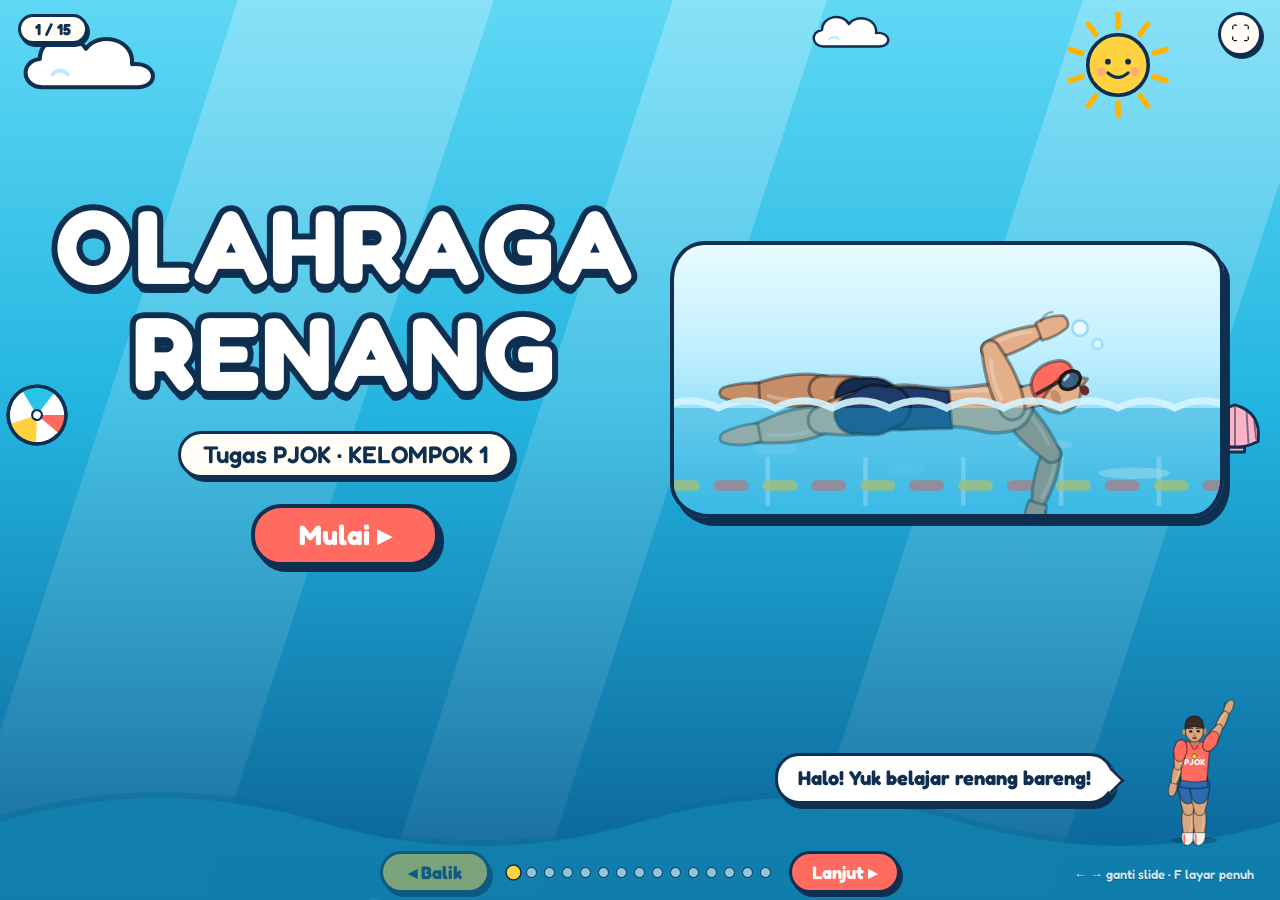
==== commit bfc5b07d: "Change greeting from 'Hello' to 'Goodbye'" ====
--- a/index.html
+++ b/index.html
@@ -1,5 +1,5 @@
 <!doctype html>
-<html lang="id"><head><meta charset="utf-8"><meta name="viewport" content="width=device-width,initial-scale=1">
+<html lang="id"><head><meta charset="utf-8"><meta name="viewport" content="width=device-width,initial-scale=1,viewport-fit=cover">
 <title>Olahraga Renang</title>
 <link href="https://fonts.googleapis.com/css2?family=Fredoka:wght@500;600;700&family=Quicksand:wght@600;700&display=swap" rel="stylesheet">
 <style>:root{--ink:#0e2f4f;--coral:#ff6b5e;--sun:#ffd23f;--aqua:#27c4e8;--teal:#14a39a;--cream:#fffdf5;--mint:#9be8d0;--pink:#ffb3c7;--sky:#a8dcff;--peach:#ffc98a}
@@ -31,7 +31,7 @@
 #sun .in{animation:spin 24s linear infinite}@keyframes spin{to{transform:rotate(360deg)}}
 
 #slides{position:absolute;inset:0;z-index:2}
-.slide{position:absolute;inset:0;display:none;padding:26px 56px 168px}
+.slide{position:absolute;inset:0;display:none;padding:26px var(--px,56px) 168px}
 .slide.on{display:block}
 .wrap{width:100%;height:100%;display:flex;flex-direction:column;align-items:center;justify-content:center;gap:22px}
 
@@ -70,7 +70,9 @@
 .blist li{display:flex;gap:14px;align-items:flex-start;background:var(--cream);border:3px solid var(--ink);border-radius:20px 24px 20px 24px;box-shadow:4px 5px 0 var(--ink);padding:10px 16px;font-size:21px;line-height:1.3;font-weight:700}
 .blist li i{flex:none;width:34px;height:34px;border-radius:50%;background:var(--coral);color:#fff;border:3px solid var(--ink);font:700 18px/28px Fredoka,sans-serif;text-align:center;font-style:normal}
 .split{display:grid;grid-template-columns:1.12fr 1fr;gap:48px;align-items:center;width:100%;max-width:1168px}
-.split .col{display:flex;flex-direction:column;gap:20px;align-items:center}
+.split .col{display:flex;flex-direction:column;gap:18px;align-items:center}
+.col .txtcard{font-size:21px;padding:16px 22px;line-height:1.4}
+.col .chips{flex-wrap:nowrap;gap:8px}.col .chip{font-size:15px;padding:4px 11px;white-space:nowrap}
 
 /* kover & penutup */
 .cover{display:grid;grid-template-columns:1fr 1.05fr;align-items:center;gap:36px;width:100%;height:100%}
@@ -101,9 +103,9 @@
 @keyframes icp{from{transform:scale(0) rotate(-40deg)}}
 
 /* pelatih */
-.cch{position:absolute;bottom:54px;width:92px;height:120px;z-index:5;cursor:pointer}
+.cch{position:absolute;bottom:54px;width:128px;height:136px;z-index:5;cursor:pointer}
 .cch svg{width:100%;height:100%;overflow:visible}
-.cch.R{right:28px}.cch.L{left:28px}
+.cch.R{right:22px}.cch.L{left:22px}
 .cch .g-body{animation:cb 1.6s ease-in-out infinite;transform-origin:40px 98px}.cch .g-arm{animation:cw 1.1s ease-in-out infinite;transform-origin:58px 52px}
 .cch .g-head{animation:ch 2.4s ease-in-out infinite;transform-origin:40px 44px}
 .cch .g-eye{animation:bl 4s infinite;transform-origin:center;transform-box:fill-box}
@@ -111,7 +113,7 @@
 @keyframes cb{50%{transform:scale(1.02,.97)}}@keyframes cw{50%{transform:rotate(-24deg)}}@keyframes ch{50%{transform:rotate(3deg)}}
 @keyframes bl{0%,94%,100%{transform:scaleY(1)}97%{transform:scaleY(.1)}}@keyframes mo{50%{transform:scale(1,.55)}}
 .say{position:absolute;bottom:96px;max-width:520px;background:#fff;border:3.5px solid var(--ink);border-radius:24px;box-shadow:4px 5px 0 var(--ink);padding:10px 20px;font:700 20px/1.25 Fredoka,sans-serif;z-index:5;pointer-events:none}
-.say.R{right:132px}.say.L{left:132px}
+.say.R{right:166px}.say.L{left:166px}
 .say:after{content:"";position:absolute;top:50%;margin-top:-8px;width:16px;height:16px;background:#fff}
 .say.R:after{right:-10px;border-top:3.5px solid var(--ink);border-right:3.5px solid var(--ink);transform:rotate(45deg)}
 .say.L:after{left:-10px;border-bottom:3.5px solid var(--ink);border-left:3.5px solid var(--ink);transform:rotate(45deg)}
@@ -129,12 +131,13 @@
 .fs{position:absolute;top:12px;right:18px;z-index:30;width:44px;height:44px;border-radius:50%;border:3px solid var(--ink);background:var(--cream);font-size:19px;cursor:pointer;box-shadow:2px 3px 0 var(--ink)}
 .hint{position:absolute;right:26px;bottom:18px;z-index:30;color:#fff;font:600 13px Fredoka,sans-serif;opacity:.8;text-shadow:0 1px 0 rgba(14,47,79,.6)}
 
-/* anjuran putar layar di HP potret */
-#rot{display:none;position:fixed;left:0;right:0;top:0;z-index:99;background:var(--sun);border-bottom:3px solid var(--ink);color:var(--ink);font:700 15px Fredoka,sans-serif;text-align:center;padding:8px}
-@media (orientation:portrait) and (max-width:800px){#rot{display:block}}
+/* notifikasi putar layar (5 detik) */
+#rot{position:fixed;left:50%;top:calc(env(safe-area-inset-top) + 12px);transform:translate(-50%,-160%);opacity:0;transition:transform .5s cubic-bezier(.3,1.4,.5,1),opacity .4s;z-index:99;background:var(--sun);border:3px solid var(--ink);border-radius:22px;box-shadow:3px 4px 0 var(--ink);padding:10px 18px;font:700 15px Fredoka,sans-serif;color:var(--ink);text-align:center;max-width:88vw;pointer-events:none}
+#rot.show{transform:translate(-50%,0);opacity:1}
+#sa{position:fixed;left:0;top:0;visibility:hidden;pointer-events:none;padding:env(safe-area-inset-top) env(safe-area-inset-right) env(safe-area-inset-bottom) env(safe-area-inset-left)}
 @media (prefers-reduced-motion:reduce){.bub,.rays i.ray,.waves svg{animation:none}}
 </style></head><body>
-<div id="rot">↻ Putar layar ke mode landscape untuk tampilan terbaik</div>
+<div id="sa"></div><div id="rot">↻ Putar layar ke mode landscape untuk tampilan terbaik</div>
 <div class="stage">
 <div class="bgl" id="bg1"></div><div class="bgl" id="bg2"></div><div class="rays"><i class="ray"></i><i class="ray"></i><i class="ray"></i></div>
 <div class="waves"><svg class="b" viewBox="0 0 2400 120" preserveAspectRatio="none"><path d="M0 50 Q150 10 300 50 T600 50 T900 50 T1200 50 T1500 50 T1800 50 T2100 50 T2400 50 V120 H0Z" style="fill:var(--w1)"/></svg><svg viewBox="0 0 2400 120" preserveAspectRatio="none" style="opacity:.55"><path d="M0 50 Q150 10 300 50 T600 50 T900 50 T1200 50 T1500 50 T1800 50 T2100 50 T2400 50 V120 H0Z" style="fill:var(--w2)"/></svg></div>
@@ -148,7 +151,7 @@
 <script>/* =========================================================
    B1 — HELPER SMIL, PERENANG (tampak samping), ORANG (tampak depan), PELATIH
    ========================================================= */
-const INK = '#0e2f4f', SKIN = '#f6c9a0', SKIN2 = '#dba477', SUIT = '#ff6b5e', SUIT2 = '#d9483f', CAP = '#ffd23f', TRUNK = '#2b6cb0';
+const INK = '#0e2f4f', SKIN = '#e3b08a', SKIN2 = '#c58d68', SUIT = '#1f3b6b', SUIT2 = '#162b50', CAP = '#ff6b5e', TRUNK = '#2b6cb0';
 const KS = '.45 0 .55 1';
 const spl = n => Array(n - 1).fill(KS).join(';');
 
@@ -164,22 +167,31 @@
 }
 function limb(px, py, base, l1, l2, A, B, dur, beg, lag, col, w, tip, k) {
   k = k || {};
-  const c2 = k.c2 || col, ink = w + 2.6;
-  const lower = `<line x2="${l2}" stroke="${INK}" stroke-width="${ink}" stroke-linecap="round"/><line x2="${l2}" stroke="${c2}" stroke-width="${w}" stroke-linecap="round"/>${tip || ''}`;
-  const upper = `<line x2="${l1}" stroke="${INK}" stroke-width="${ink}" stroke-linecap="round"/><g transform="translate(${l1} 0)">${rotG(B, dur, beg + lag, lower, k.Bk, k.Bl)}</g><line x2="${l1}" stroke="${col}" stroke-width="${w}" stroke-linecap="round"/>`;
+  const c2 = k.c2 || col;
+  const OL = 'stroke="#000" stroke-opacity=".38" stroke-width=".8" stroke-linejoin="round"';
+  /* segmen otot: lebar awal a, tengah m (menggembung), ujung b */
+  const sg = (len, a, m, b, f) => `<path d="M0 ${-a / 2}Q${len * .42} ${-m * .64} ${len} ${-b / 2}A${b / 2} ${b / 2} 0 0 1 ${len} ${b / 2}Q${len * .42} ${m * .64} 0 ${a / 2}A${a / 2} ${a / 2} 0 0 1 0 ${-a / 2}Z" fill="${f}" ${OL}/>`;
+  const hl = (len, m, b) => `<path d="M${len * .18} ${-m * .26}Q${len * .5} ${-m * .36} ${len * .84} ${-b * .2}" stroke="#fff" stroke-opacity=".26" stroke-width=".9" fill="none" stroke-linecap="round"/>`;
+  const lower = sg(l2, w * .8, w * .92, w * .56, c2) + hl(l2, w * .92, w * .56) + (tip || '');
+  const sleeve = k.sl ? sg(l1 * .52, w * 1.2, w * 1.34, w * 1.16, k.sl) : '';
+  const upper = `<g transform="translate(${l1} 0)">${rotG(B, dur, beg + lag, lower, k.Bk, k.Bl)}</g>` + sg(l1, w * 1.12, w * 1.22, w * .8, col) + hl(l1, w * 1.22, w * .8) + sleeve;
   return `<g transform="translate(${px} ${py}) rotate(${base})">${rotG(A, dur, beg, upper, k.Ak, k.Al)}</g>`;
 }
-const handT = (l2, c) => `<circle cx="${l2}" r="3" fill="${c}" stroke="${INK}" stroke-width="1.2"/>`;
-const footT = (l2, c) => `<ellipse cx="${l2 + 1.6}" cy=".4" rx="4.3" ry="2.4" fill="${c}" stroke="${INK}" stroke-width="1.2"/>`;
+const handT = (l2, c) => `<g transform="translate(${l2 - .4} 0)"><path d="M0 -2.2Q3.6 -3 7 -1.5Q8.1 0 7 1.5Q3.6 2.8 0 2.3Z" fill="${c}" stroke="#000" stroke-opacity=".38" stroke-width=".7" stroke-linejoin="round"/><path d="M1.2 -2Q3.4 -4 5 -3.2" stroke="#000" stroke-opacity=".3" stroke-width=".6" fill="none"/></g>`;
+const footT = (l2, c) => `<path d="M${l2 - .4} -2.1Q${l2 + 5} -2.8 ${l2 + 9} -.6Q${l2 + 10} .7 ${l2 + 8.4} 1.7Q${l2 + 4} 2.9 ${l2 - .4} 2.3Z" fill="${c}" stroke="#000" stroke-opacity=".38" stroke-width=".7" stroke-linejoin="round"/>`;
+
 
 function headG(x, y, o = {}) {
   const mouth = o.mouthO
-    ? `<ellipse cx="5.8" cy="4.9" rx="1.7" ry="2" fill="#7a2a2a"><animate attributeName="opacity" values="0;0;1;1;0" keyTimes="${o.mkt || '0;.5;.6;.88;1'}" dur="${o.D}s" begin="${-(o.beg || 0)}s" repeatCount="indefinite"/></ellipse>`
-    : `<path d="M2.6 4.5 Q5.2 6.5 7.6 4.1" stroke="#8a3a3a" stroke-width="1.25" fill="none" stroke-linecap="round"/>`;
-  const face = `<circle r="8.3" fill="${SKIN}" stroke="${INK}" stroke-width="1.6"/>
-    <path d="M-8.2 1.6 C-9.4 -8 -1 -10.8 5.6 -7.5 C8.9 -5.6 9.3 -1 8.4 .8 Q0 -2 -8.2 1.6Z" fill="${o.cap || CAP}" stroke="${INK}" stroke-width="1.3" stroke-linejoin="round"/>
-    <path d="M-7.8 -1.4 L1.2 -2.7" stroke="${INK}" stroke-width="1.1" opacity=".5"/>
-    <circle cx="4.3" cy="-.3" r="3.2" fill="#c9f1ff" stroke="${INK}" stroke-width="1.2"/><circle cx="5" cy="-.3" r="1.15" fill="${INK}"/><path d="M2.9 -1.8 l1.4 -.5" stroke="#fff" stroke-width=".9" stroke-linecap="round"/>
+    ? `<ellipse cx="5.4" cy="3.8" rx="1.1" ry="1.3" fill="#6b2a2a"><animate attributeName="opacity" values="0;0;1;1;0" keyTimes="${o.mkt || '0;.5;.6;.88;1'}" dur="${o.D}s" begin="${-(o.beg || 0)}s" repeatCount="indefinite"/></ellipse>`
+    : `<path d="M3.9 3.7 Q5.1 4.4 6.3 3.6" stroke="#8a4a3a" stroke-width=".7" fill="none" stroke-linecap="round"/>`;
+  const OL = 'stroke="#000" stroke-opacity=".38" stroke-width=".8" stroke-linejoin="round"';
+  const face = `<ellipse rx="5.6" ry="6" fill="${SKIN}" ${OL}/>
+    <path d="M5 -.6 L7.5 1.8 L5.2 2.7Z" fill="${SKIN}" ${OL}/>
+    <ellipse cx="-1.4" cy="1.3" rx="1.1" ry="1.7" fill="${SKIN2}"/>
+    <path d="M-5.6 1 C-6.8 -6.4 -1 -8 3.8 -5.8 C5.8 -4.8 6 -2.8 5.4 -1.8 Q0 -2.8 -5.6 1Z" fill="${o.cap || CAP}" ${OL}/>
+    <path d="M-5.2 -1.7 L3.4 -1.2" stroke="#1a1a1a" stroke-width=".9" opacity=".8"/>
+    <ellipse cx="3.7" cy="-.2" rx="2.7" ry="2.1" fill="#2d5d86" opacity=".92" stroke="#111" stroke-width=".8"/><path d="M2.6 -1 l1.4 -.4" stroke="#fff" stroke-width=".7" opacity=".7" stroke-linecap="round"/>
     ${mouth}`;
   return `<g transform="translate(${x} ${y})">${rotG(o.rot === undefined ? 0 : o.rot, o.D || 2, o.beg || 0, face, o.kt)}</g>`;
 }
@@ -191,47 +203,50 @@
   });
   return s;
 }
-const torsoSide = `<line x1="58" y1="41" x2="88" y2="40" stroke="${INK}" stroke-width="14.6" stroke-linecap="round"/><line x1="58" y1="41" x2="88" y2="40" stroke="${SUIT}" stroke-width="11.8" stroke-linecap="round"/><line x1="64" y1="37.4" x2="84" y2="36.8" stroke="#fff" stroke-width="1.8" stroke-linecap="round" opacity=".5"/>`;
-const hipCap = `<circle cx="58" cy="41" r="7.4" fill="${SUIT2}" stroke="${INK}" stroke-width="1.4"/>`;
+const torsoSide = `<path d="M58 36C62 34.8 66 36.2 72 36S82 33.8 89 34.5C93 35.5 94 40 92 43C90 46.5 84 47 80 46S68 45 62 46.2C58.5 46.6 55.5 43 56 40C56 38 57 36.6 58 36Z" fill="${SKIN}" stroke="#000" stroke-opacity=".38" stroke-width=".9" stroke-linejoin="round"/><path d="M66 40.2Q76 38.4 87 40" stroke="#000" stroke-opacity=".16" stroke-width="1.2" fill="none" stroke-linecap="round"/><path d="M62 37.2Q74 36.2 86 36" stroke="#fff" stroke-opacity=".25" stroke-width="1.1" fill="none" stroke-linecap="round"/><path d="M56.6 37C62 35 68 36.4 72.4 36.6L73.4 45.8C66 46 62 46.6 58 46.6C55.5 44.5 55.5 40 56.6 37Z" fill="${SUIT}" stroke="#000" stroke-opacity=".4" stroke-width=".8" stroke-linejoin="round"/>`;
+const neckS = `<line x1="89.5" y1="38" x2="95.5" y2="36.4" stroke="#000" stroke-opacity=".38" stroke-width="6.2" stroke-linecap="round"/><line x1="89.5" y1="38" x2="95.5" y2="36.4" stroke="${SKIN}" stroke-width="5" stroke-linecap="round"/>`;
 
 function swimG(st, o = {}) {
-  const arm = (c, beg, A, B, D, k) => limb(88, 40, 0, 15, 14, A, B, D, beg, .07, c, 5, handT(14, c), k);
-  const leg = (c, beg, A, B, D, k) => limb(58, 41, 180, 16, 15, A, B, D, beg, .09, c, 6.4, footT(15, c), k);
-  let far = '', near = '', body = '', headS = '', extra = '', wrap = v => v;
+  const arm = (c, beg, A, B, D, k) => limb(88, 40, 0, 15, 13, A, B, D, beg, .06, c, 5.6, handT(13, c), k);
+  const leg = (c, beg, A, B, D, k) => limb(58, 41, 180, 17, 16, A, B, D, beg, .09, c, 8.4, footT(16, c), Object.assign({ sl: c === SKIN2 ? SUIT2 : SUIT }, k));
+  const rollG = (v, D, amp, cx, cy) => `<g><animateTransform attributeName="transform" type="rotate" values="${-amp} ${cx} ${cy};${amp} ${cx} ${cy};${-amp} ${cx} ${cy}" dur="${D}s" repeatCount="indefinite" calcMode="spline" keyTimes="0;.5;1" keySplines="${spl(3)}"/>${v}</g>`;
+  const AK = '0;.14;.28;.43;.58;.73;.87;1';
+  let far = '', near = '', headS = '', extra = '', wrap = v => v;
 
   if (st === 'free' || st === 'breath') {
     const D = st === 'breath' ? 2.6 : 1.7, big = st === 'breath';
-    const ak = { Ak: '0;.42;1', Al: true, Bk: '0;.2;.42;.7;1' };
-    const aA = [-180, -3, 180], aB = [50, 22, -4, 34, 50];
+    const ak = { Ak: AK, Al: true, Bk: AK, Bl: true };
+    const aA = [10, 55, 110, 165, 235, 285, 335, 370], aB = [15, 55, 65, 15, 85, 95, 55, 15];
     far = arm(SKIN2, D / 2, aA, aB, D, ak) + leg(SKIN2, .23, [-13, 13, -13], [8, -26, 8], .46);
     near = leg(SKIN, 0, [-13, 13, -13], [8, -26, 8], .46) + arm(SKIN, 0, aA, aB, D, ak);
     headS = headG(99, 35.2, { rot: [0, 0, big ? -44 : -34, big ? -44 : -34, 0], kt: '0;.45;.6;.88;1', D, mouthO: true, mkt: '0;.5;.6;.88;1' }) + puff(106, 39, D, .6, big);
-    wrap = v => moveG([[0, 0], [0, 1.4], [0, 0]], D, 0, v);
+    wrap = v => moveG([[0, 0], [0, 1.4], [0, 0]], D, 0, rollG(v, D, 2.4, 73, 40));
   } else if (st === 'back') {
-    const D = 1.9, ak = { Ak: '0;.42;1', Al: true };
-    const aA = [-180, -3, 180], aB = [8, 4, 0, 4, 8];
-    far = arm(SKIN2, D / 2, aA, aB, D, ak) + leg(SKIN2, .23, [-12, 12, -12], [8, -22, 8], .5);
+    const D = 1.9, bk = '0;.25;.5;.62;.75;.88;1';
+    const ak = { Ak: bk, Al: true, Bk: bk, Bl: true };
+    const aA = [180, 270, 360, 405, 450, 495, 540], aB = [3, 3, 6, 55, 62, 25, 3];
+    far = arm(SKIN2, D / 2, aA, aB, D, ak) + leg(SKIN2, .25, [-12, 12, -12], [8, -22, 8], .5);
     near = leg(SKIN, 0, [-12, 12, -12], [8, -22, 8], .5) + arm(SKIN, 0, aA, aB, D, ak);
     headS = headG(98.5, 34.2, { rot: -84, D });
     extra = `<path transform="translate(112 18)" d="M0 -5 L1.3 -1.3 L5 0 L1.3 1.3 L0 5 L-1.3 1.3 L-5 0 L-1.3 -1.3Z" fill="#ffd23f"><animateTransform attributeName="transform" type="scale" additive="sum" values=".5;1.2;.5" dur="1.4s" repeatCount="indefinite"/></path>`;
-    wrap = v => `<g transform="translate(0 3.4)">${moveG([[0, 0], [0, -1.2], [0, 0]], D, 0, v)}</g>`;
+    wrap = v => `<g transform="translate(0 3.4)">${moveG([[0, 0], [0, -1.2], [0, 0]], D, 0, rollG(v, D, 2, 73, 40))}</g>`;
   } else if (st === 'breast') {
-    const D = 2.2, ak = { Ak: '0;.25;.5;.72;1', Bk: '0;.25;.5;.72;1' };
-    const aA = [0, 40, 100, 62, 0], aB = [0, 6, 10, -112, 0];
-    const lk = { Ak: '0;.3;.45;.66;1', Bk: '0;.3;.45;.66;1' };
-    const lA = [0, -42, -30, 5, 0], lB = [0, 96, 82, 0, 0];
-    far = arm(SKIN2, 0, aA, aB, D, ak) + leg(SKIN2, .05, lA, lB, D, lk);
-    near = leg(SKIN, 0, lA, lB, D, lk) + arm(SKIN, 0, aA, aB, D, ak);
-    headS = headG(99, 35.2, { rot: [0, -12, -20, 0, 0], kt: '0;.3;.5;.72;1', D, mouthO: true, mkt: '0;.35;.45;.62;1' }) + puff(106, 39, D, .55);
-    wrap = v => moveG([[0, 1.5], [0, -3.2], [0, 1.5], [0, 2.4], [0, 1.5]], D, 0, v, '0;.3;.52;.8;1');
+    const D = 2.4, at = '0;.12;.3;.48;.62;.8;1', lt = '0;.3;.5;.58;.72;1';
+    const aA = [0, 0, 50, 95, 80, 25, 0], aB = [0, 0, 8, -55, -80, -25, 0];
+    const lA = [0, 0, -42, -30, 5, 0], lB = [0, 0, 96, 82, 0, 0];
+    far = arm(SKIN2, 0, aA, aB, D, { Ak: at, Bk: at }) + leg(SKIN2, .04, lA, lB, D, { Ak: lt, Bk: lt });
+    near = leg(SKIN, 0, lA, lB, D, { Ak: lt, Bk: lt }) + arm(SKIN, 0, aA, aB, D, { Ak: at, Bk: at });
+    headS = headG(99, 35.2, { rot: [0, 0, -10, -22, -12, 0, 0], kt: at, D, mouthO: true, mkt: '0;.3;.4;.6;.7;.85;1' }) + puff(106, 39, D, .55);
+    wrap = v => moveG([[0, 1.5], [0, 1.5], [0, -1.5], [0, -3.2], [0, 0], [0, 2], [0, 1.5]], D, 0, v, at);
   } else if (st === 'fly') {
-    const D = 1.5, ak = { Ak: '0;.4;1', Al: true, Bk: '0;.2;.4;.7;1' };
-    const aA = [-180, -3, 180], aB = [30, 12, -6, 26, 30];
-    const kA = [-18, 18, -18], kB = [14, -18, 14];
+    const D = 1.6;
+    const ak = { Ak: AK, Al: true, Bk: AK, Bl: true };
+    const aA = [10, 55, 110, 165, 235, 290, 335, 370], aB = [10, 50, 60, 12, 25, 20, 12, 10];
+    const kA = [-14, 14, -14], kB = [10, -22, 10];
     far = arm(SKIN2, 0, aA, aB, D, ak);
-    near = leg(SKIN2, .1, kA, kB, D / 2) + leg(SKIN, 0, kA, kB, D / 2) + arm(SKIN, 0, aA, aB, D, ak);
+    near = leg(SKIN2, .08, kA, kB, D / 2) + leg(SKIN, 0, kA, kB, D / 2) + arm(SKIN, 0, aA, aB, D, ak);
     headS = headG(99, 35.2, { rot: [8, -4, -26, -26, 8], kt: '0;.3;.5;.8;1', D, mouthO: true, mkt: '0;.4;.5;.76;1' }) + puff(106, 39, D, .55);
-    wrap = v => `<g>${`<animateTransform attributeName="transform" type="rotate" values="-5 88 40;5 88 40;-5 88 40" dur="${D / 2}s" repeatCount="indefinite" calcMode="spline" keyTimes="0;.5;1" keySplines="${spl(3)}"/>`}${v}</g>`;
+    wrap = v => `<g><animateTransform attributeName="transform" type="rotate" values="-5 73 40;5 73 40;-5 73 40" dur="${D / 2}s" repeatCount="indefinite" calcMode="spline" keyTimes="0;.5;1" keySplines="${spl(3)}"/>${v}</g>`;
   } else if (st === 'float') {
     const D = 3.4;
     far = arm(SKIN2, 0, [-24, -12, -24], [0, 4, 0], D) + leg(SKIN2, .4, [8, -3, 8], [4, -2, 4], D);
@@ -247,8 +262,7 @@
     extra = `<g stroke="#fff" stroke-width="1.6" stroke-linecap="round" opacity="0"><path d="M30 30 h16"/><path d="M22 44 h20"/><path d="M34 52 h14"/><animate attributeName="opacity" values="0;0;.9;0" keyTimes="0;.14;.4;.84" dur="${D}s" repeatCount="indefinite"/><animateTransform attributeName="transform" type="translate" values="0 0;0 0;-22 0;-22 0" keyTimes="0;.14;.84;1" dur="${D}s" repeatCount="indefinite"/></g>`;
     wrap = v => `<g><animateTransform attributeName="transform" type="translate" values="-14 0;-14 0;22 0;22 0" keyTimes="0;.14;.84;1" dur="${D}s" repeatCount="indefinite" calcMode="spline" keySplines="0 0 1 1;.1 .6 .3 1;0 0 1 1"/><animate attributeName="opacity" values="1;1;1;0;0;1" keyTimes="0;.14;.8;.9;.97;1" dur="${D}s" repeatCount="indefinite"/>${v}</g>`;
   }
-  const bodyAll = far + hipCap + torsoSide + near + headS + extra;
-  return wrap(bodyAll);
+  return wrap(far + torsoSide + neckS + near + headS + extra);
 }
 
 function waterOverlay(y = 42, x0 = -20, w = 190, h = 90, op = .42) {
@@ -258,30 +272,45 @@
 const SWSVG = (st, vb = '8 2 128 66') => `<svg viewBox="${vb}" preserveAspectRatio="xMidYMid meet">${swimG(st)}${waterOverlay(42, -20, 190, 40, .4)}</svg>`;
 
 /* ORANG TAMPAK DEPAN */
+function rotC(v, cx, cy, dur, beg, inner) {
+  if (!Array.isArray(v)) return v ? `<g transform="rotate(${v} ${cx} ${cy})">${inner}</g>` : inner;
+  const n = v.length;
+  return `<g><animateTransform attributeName="transform" type="rotate" values="${v.map(a => `${a} ${cx} ${cy}`).join(';')}" keyTimes="${v.map((_, i) => (i / (n - 1)).toFixed(3)).join(';')}" dur="${dur}s" begin="${-beg}s" repeatCount="indefinite" calcMode="spline" keySplines="${spl(n)}"/>${inner}</g>`;
+}
 function figV(p) {
-  const d = p.dur || 1.2, ph = p.ph || 0;
+  const d = p.dur || 1.2, ph = p.ph || 0, SK = p.skin || SKIN, SK2 = p.skin2 || SKIN2, TOP = p.top || '#ff6b5e', SH = p.shorts || TRUNK;
   const A = (k, def) => p[k] === undefined ? def : p[k];
-  const vl = (sx, sy, l1, l2, U, F, c1, c2, w, tip, beg) => limb(sx, sy, 90, l1, l2, U, F, d, beg, d * .9 / d * .1, c1, w, tip, { c2 });
+  const vl = (sx, sy, l1, l2, U, F, c1, c2, w, tip, beg, k) => limb(sx, sy, 90, l1, l2, U, F, d, beg, .08, c1, w, tip, Object.assign({ c2 }, k || {}));
   const aL = A('aL', [0, 0]), aR = A('aR', [0, 0]), lL = A('lL', [0, 0]), lR = A('lR', [0, 0]);
-  const legs = vl(28, 42, 12, 12, lL[0], lL[1], TRUNK, SKIN, 6.2, footT(12, SKIN), ph) + vl(36, 42, 12, 12, lR[0], lR[1], TRUNK, SKIN, 6.2, footT(12, SKIN), ph);
-  const armL = vl(25, 22, 10, 9, aL[0], aL[1], SKIN, SKIN, 4.4, handT(9, SKIN) + (aL[2] ? `<g transform="translate(9 0) rotate(-90)">${aL[2]}</g>` : ''), ph);
-  const armR = vl(39, 22, 10, 9, aR[0], aR[1], SKIN, SKIN, 4.4, handT(9, SKIN) + (aR[2] ? `<g transform="translate(9 0) rotate(-90)">${aR[2]}</g>` : ''), ph);
-  const hasH = p.head !== undefined;
-  const head = rotG(hasH ? p.head : [-2.5, 2.5, -2.5], hasH ? d : d * 1.7, ph, `<rect x="29" y="17" width="6" height="5" fill="${SKIN}"/><circle cx="32" cy="11" r="8.6" fill="${SKIN}" stroke="${INK}" stroke-width="1.6"/>
-    <path d="M23.4 11.4 C22.6 1.6 30 .2 35 .8 C40.8 1.6 42 7 40.6 11.4 Q32 8 23.4 11.4Z" fill="${p.cap || CAP}" stroke="${INK}" stroke-width="1.3" stroke-linejoin="round"/>
-    <rect x="24.2" y="8.4" width="15.6" height="4.6" rx="2.3" fill="#c9f1ff" stroke="${INK}" stroke-width="1.2"/>
-    <circle cx="28.4" cy="10.7" r="1.15" fill="${INK}"/><circle cx="35.6" cy="10.7" r="1.15" fill="${INK}"/>
-    <path d="M28.6 16.2 Q32 19 35.4 16.2" stroke="#8a3a3a" stroke-width="1.25" fill="none" stroke-linecap="round"/>`);
-  const trunkBand = `<rect x="23.6" y="38" width="16.8" height="6" rx="2.5" fill="${TRUNK}" stroke="${INK}" stroke-width="1.4"/>`;
-  const torso = rotG(A('torso', 0), d, ph, `<rect x="23.5" y="19" width="17" height="22" rx="6" fill="${SUIT}" stroke="${INK}" stroke-width="1.6"/>${p.chest || ''}${armL}${armR}${head}`);
+  const OL = 'stroke="#000" stroke-opacity=".38" stroke-width=".8" stroke-linejoin="round"';
+  const shoe = `<path d="M13.4 -3.4Q19.6 -3.8 21 0Q21.4 3.6 16.2 4Q13.8 3.8 13.4 3.4Z" fill="#f4f4f4" ${OL}/><path d="M14.4 2.4H20.2" stroke="#ff6b5e" stroke-width="1"/>`;
+  const legs = vl(28.6, 36.5, 17.5, 16, lL[0], lL[1], SK, SK, 8.2, shoe, ph, { sl: SH }) + vl(35.4, 36.5, 17.5, 16, lR[0], lR[1], SK, SK, 8.2, shoe, ph, { sl: SH });
+  const pelvis = `<path d="M25 32H39L40.4 40.5Q32 42 23.6 40.5Z" fill="${SH}" ${OL}/>`;
+  const shirt = `<path d="M23 15.8Q23.6 13.6 27 13.6H37Q40.4 13.6 41 15.8L39.6 36.4Q32 38.2 24.4 36.4Z" fill="${TOP}" ${OL}/><path d="M29 13.8Q32 17.6 35 13.8" stroke="#000" stroke-opacity=".3" stroke-width=".8" fill="none"/><path d="M26 22Q32 24 38 22" stroke="#fff" stroke-opacity=".18" stroke-width="1.2" fill="none"/>`;
+  const armL = vl(24, 15.8, 12.5, 11, aL[0], aL[1], SK, SK, 5.4, handT(11, SK) + (aL[2] ? `<g transform="translate(13 0) rotate(-90)">${aL[2]}</g>` : ''), ph, { sl: TOP });
+  const armR = vl(40, 15.8, 12.5, 11, aR[0], aR[1], SK, SK, 5.4, handT(11, SK) + (aR[2] ? `<g transform="translate(13 0) rotate(-90)">${aR[2]}</g>` : ''), ph, { sl: TOP });
+  const hasH = p.head !== undefined, gog = p.goggles !== false;
+  const cap = p.cap || CAP;
+  const eyes = gog
+    ? `<ellipse cx="29.5" cy="7.3" rx="2.5" ry="1.9" fill="#2d5d86" opacity=".92" stroke="#111" stroke-width=".7"/><ellipse cx="34.5" cy="7.3" rx="2.5" ry="1.9" fill="#2d5d86" opacity=".92" stroke="#111" stroke-width=".7"/><path d="M27 7.3H26.4M37 7.3H37.6M32 7.2V7.4" stroke="#111" stroke-width=".8"/><path d="M28.4 6.6l1.4-.3M33.4 6.6l1.4-.3" stroke="#fff" stroke-width=".6" opacity=".7"/>`
+    : `<ellipse cx="29.8" cy="7.3" rx="1.05" ry=".7" fill="#2a1b14"/><ellipse cx="34.2" cy="7.3" rx="1.05" ry=".7" fill="#2a1b14"/><path d="M28.2 5.6Q29.8 5 31.2 5.6M32.8 5.6Q34.2 5 35.8 5.6" stroke="#2a1b14" stroke-width=".6" fill="none"/>`;
+  const mouth = p.talk
+    ? `<ellipse cx="32" cy="11.3" rx="1.5" ry=".5" fill="#6b2a2a"><animate attributeName="ry" values=".3;1.3;.4;1;.3" dur=".9s" repeatCount="indefinite"/></ellipse>`
+    : `<path d="M30.2 11.2Q32 12.4 33.8 11.2" stroke="#8a4a3a" stroke-width=".8" fill="none" stroke-linecap="round"/>`;
+  const headM = `<rect x="29.6" y="11.4" width="4.8" height="4.4" rx="1.6" fill="${SK2}"/><ellipse cx="25.8" cy="7.5" rx="1.1" ry="1.8" fill="${SK2}"/><ellipse cx="38.2" cy="7.5" rx="1.1" ry="1.8" fill="${SK2}"/>
+    <ellipse cx="32" cy="7.3" rx="5.3" ry="6.3" fill="${SK}" ${OL}/>
+    <path d="M26.5 5.8C26 -.8 30 -1.8 32 -1.8C34 -1.8 38 -.8 37.5 5.8Q32 3.2 26.5 5.8Z" fill="${cap}" ${OL}/>
+    ${eyes}<path d="M32 8.2L31.4 10.2H32.6" stroke="${SK2}" stroke-width=".7" fill="none" stroke-linecap="round"/>${mouth}`;
+  const head = rotC(hasH ? p.head : [-2.5, 2.5, -2.5], 32, 12, hasH ? d : d * 1.7, ph, headM);
+  const torso = rotC(A('torso', 0), 32, 37, d, ph, shirt + (p.chest || '') + armL + armR + head);
   const bb = Array.isArray(p.bob) ? p.bob : null;
-  let body = `${legs}${trunkBand}${torso}`;
+  let body = `${legs}${pelvis}${torso}`;
   if (bb) {
     const jumpy = Math.min(...bb) < 0;
     body = moveG(bb.map(y => [0, y]), p.bobDur || d, ph, body, null, false);
-    if (jumpy) body = `<g transform="translate(32 70)"><g><animateTransform attributeName="transform" type="scale" values="${bb.map(y => y < -.5 ? '.97 1.04' : '1.05 .95').join(';')}" keyTimes="${bb.map((_, i) => (i / (bb.length - 1)).toFixed(3)).join(';')}" dur="${p.bobDur || d}s" begin="${-ph}s" repeatCount="indefinite"/><g transform="translate(-32 -70)">${body}</g></g></g>`;
+    if (jumpy) body = `<g transform="translate(32 72)"><g><animateTransform attributeName="transform" type="scale" values="${bb.map(y => y < -.5 ? '.97 1.04' : '1.05 .95').join(';')}" keyTimes="${bb.map((_, i) => (i / (bb.length - 1)).toFixed(3)).join(';')}" dur="${p.bobDur || d}s" begin="${-ph}s" repeatCount="indefinite"/><g transform="translate(-32 -72)">${body}</g></g></g>`;
   }
-  return `<svg viewBox="-6 -4 76 78" overflow="visible">${p.pre || ''}<ellipse cx="32" cy="70" rx="14" ry="2.2" fill="#000" opacity=".22"/>${body}${p.prop || ''}</svg>`;
+  return `<svg viewBox="-6 -4 76 78" overflow="visible">${p.pre || ''}<ellipse cx="32" cy="72" rx="14" ry="2.2" fill="#000" opacity=".22"/>${body}${p.prop || ''}</svg>`;
 }
 const spark = (x, y, dur = 1.1) => `<path transform="translate(${x} ${y})" d="M0 -5 L1.3 -1.3 L5 0 L1.3 1.3 L0 5 L-1.3 1.3 L-5 0 L-1.3 -1.3Z" fill="#ffd23f"><animateTransform attributeName="transform" type="scale" additive="sum" values=".4;1.2;.4" dur="${dur}s" repeatCount="indefinite"/></path>`;
 const sweat = `<g fill="#7ec8ff"><path d="M46 12 q-2.5 4 0 5.5 q2.5 -1.5 0 -5.5Z"><animateTransform attributeName="transform" type="translate" values="0 0;0 12" dur="1.2s" repeatCount="indefinite"/><animate attributeName="opacity" values="1;0" dur="1.2s" repeatCount="indefinite"/></path><path d="M18 10 q-2 3.5 0 5 q2 -1.5 0 -5Z"><animateTransform attributeName="transform" type="translate" values="0 0;0 12" dur="1.2s" begin="-.6s" repeatCount="indefinite"/><animate attributeName="opacity" values="1;0" dur="1.2s" begin="-.6s" repeatCount="indefinite"/></path></g>`;
@@ -290,33 +319,20 @@
 const noRun = `<g transform="translate(32 34)" opacity=".95"><circle r="30" fill="none" stroke="#e0453a" stroke-width="5"/><path d="M-21 -21 L21 21" stroke="#e0453a" stroke-width="5" stroke-linecap="round"/></g>`;
 const podium = `<g><rect x="12" y="58" width="40" height="14" rx="2" fill="#ffd23f" stroke="${INK}" stroke-width="1.6"/><text x="32" y="69" text-anchor="middle" font-family="Fredoka,sans-serif" font-weight="700" font-size="10" fill="${INK}">1</text></g>`;
 const FIGP = {
-  warm: { dur: 1, bob: [0, -4, 0], aL: [[0, 150, 0], 0], aR: [[0, -150, 0], 0], lL: [[0, 16, 0], 0], lR: [[0, -16, 0], 0], prop: spark(54, 14) },
-  run: { dur: .62, bobDur: .31, bob: [0, -3, 0, -3, 0], torso: 5, aL: [[-55, 55, -55], [-80, -30, -80]], aR: [[55, -55, 55], [-30, -80, -30]], lL: [[-40, 40, -40], [4, 60, 4]], lR: [[40, -40, 40], [60, 4, 60]] },
-  stop: { dur: 1.8, torso: [0, 4, 0], head: [0, 6, 0], aL: [[8, 14, 8], 0], aR: [[-150, -160, -150], [-6, 16, -6], stopSign], prop: sweat },
+  warm: { dur: 1, bob: [0, -4, 0], aL: [[0, 155, 0], [4, 14, 4]], aR: [[0, -155, 0], [-4, -14, -4]], lL: [[0, 14, 0], 0], lR: [[0, -14, 0], 0], prop: spark(54, 14) },
+  run: { dur: .62, bobDur: .31, bob: [0, -3, 0, -3, 0], torso: 5, aL: [[-40, 40, -40], -75], aR: [[40, -40, 40], 75], lL: [[-30, 30, -30], [0, 55, 0]], lR: [[30, -30, 30], [55, 0, 55]] },
+  stop: { dur: 1.8, torso: [0, 4, 0], head: [0, 6, 0], aL: [[8, 14, 8], [5, 10, 5]], aR: [[-150, -160, -150], [-6, 16, -6], stopSign], prop: sweat },
   cheer: { dur: .9, bob: [0, -5, 0], aL: [150, [-14, 14, -14]], aR: [-150, [14, -14, 14]], chest: medalP, prop: spark(6, 10, .8) + spark(58, 10, .8), pre: podium }
 };
 const FIGV = n => figV(FIGP[n]);
 const FIGNORUN = () => figV(Object.assign({}, FIGP.run, { prop: noRun }));
 
-/* PELATIH */
-const COACH_SVG = `<svg viewBox="0 0 80 104"><ellipse cx="40" cy="100" rx="22" ry="3.5" fill="#000" opacity=".25"/>
-<g class="g-body">
-<rect x="29" y="74" width="9" height="24" rx="4" fill="#f6c9a0" stroke="#0e2f4f" stroke-width="1.5"/><rect x="42" y="74" width="9" height="24" rx="4" fill="#f6c9a0" stroke="#0e2f4f" stroke-width="1.5"/>
-<rect x="27" y="72" width="26" height="12" rx="4" fill="#2b6cb0" stroke="#0e2f4f" stroke-width="1.6"/>
-<ellipse cx="32" cy="98" rx="8" ry="3.4" fill="#fff" stroke="#0e2f4f" stroke-width="1.5"/><ellipse cx="48" cy="98" rx="8" ry="3.4" fill="#fff" stroke="#0e2f4f" stroke-width="1.5"/>
-<g class="g-arm2"><rect x="16" y="54" width="8" height="22" rx="4" fill="#f6c9a0" stroke="#0e2f4f" stroke-width="1.5" transform="rotate(8 20 54)"/></g>
-<rect x="24" y="48" width="32" height="30" rx="10" fill="#ff6b5e" stroke="#0e2f4f" stroke-width="2"/>
-<text x="40" y="68" text-anchor="middle" font-family="Fredoka,sans-serif" font-weight="700" font-size="10" fill="#fff">PJOK</text>
-<path d="M40 50 q-2 10 3 16" stroke="#fff" stroke-width="1.5" fill="none"/><circle cx="43.4" cy="68" r="2.6" fill="#ffd23f" stroke="#0e2f4f" stroke-width="1"/>
-<g class="g-arm"><rect x="54" y="50" width="8" height="24" rx="4" fill="#f6c9a0" stroke="#0e2f4f" stroke-width="1.5"/><circle cx="58" cy="76" r="5" fill="#f6c9a0" stroke="#0e2f4f" stroke-width="1.5"/></g>
-<g class="g-head"><rect x="35" y="40" width="10" height="9" fill="#f6c9a0"/>
-<circle cx="40" cy="28" r="17" fill="#f6c9a0" stroke="#0e2f4f" stroke-width="2"/>
-<path d="M23 29 C21 6 40 2 55 12 C60 17 58 26 57 29 Q40 22 23 29Z" fill="#ffd23f" stroke="#0e2f4f" stroke-width="2" stroke-linejoin="round"/>
-<path d="M30 8 Q36 12 33 23" stroke="#e0b21a" stroke-width="1.6" fill="none" opacity=".7"/>
-<rect x="28" y="23" width="24" height="8" rx="4" fill="#c9f1ff" stroke="#0e2f4f" stroke-width="1.6"/><circle cx="34" cy="27" r="1.9" fill="#0e2f4f" class="g-eye"/><circle cx="46" cy="27" r="1.9" fill="#0e2f4f" class="g-eye"/>
-<circle cx="29" cy="36" r="3" fill="#f08a7a" opacity=".6"/><circle cx="51" cy="36" r="3" fill="#f08a7a" opacity=".6"/>
-<ellipse class="g-mouth" cx="40" cy="37" rx="4" ry="3" fill="#7a2a2a"/></g>
-</g></svg>`;
+/* PELATIH (badan manusia, animasi SMIL) */
+const COACH_SVG = figV({
+  dur: 1.6, cap: '#3a2a20', goggles: false, talk: true, skin: '#d9a67e', skin2: '#bd8761', top: '#ff6b5e', shorts: '#2b6cb0',
+  torso: [0, 1.5, 0], aL: [[5, 9, 5], [3, 8, 3]], aR: [[-150, -150, -150], [-30, 28, -30]],
+  chest: `<text x="32" y="27.5" text-anchor="middle" font-family="Fredoka,sans-serif" font-weight="700" font-size="5.2" fill="#fff">PJOK</text><path d="M29.6 14.2Q32 22 34.4 14.2" stroke="#222" stroke-width=".5" fill="none"/><circle cx="32" cy="22.2" r="1.5" fill="#ffd23f" stroke="#7a5a00" stroke-width=".5"/>`
+});
 
 /* =========================================================
    B2 — IKON & DATA
@@ -393,7 +409,7 @@
 const strokeH = g => `<div class="wrap">${ttl(g.nama, g.en)}<div class="split"><div>${pool(g.id, '', g.tag)}</div><ul class="blist">${g.b.map((x, i) => `<li class="pop"><i>${i + 1}</i><span>${x}</span></li>`).join('')}</ul></div></div>`;
 const SL = [];
 SL[0] = `<div class="cover"><div class="cl"><h1 class="ttl big pop">${wv(DATA.judul.replace('\n', '<br>'))}</h1><div class="sub pop">${DATA.mapel} · ${DATA.kelompok}</div><button class="go pop" data-next>Mulai ▸</button></div>${pool('free')}</div>`;
-SL[1] = `<div class="wrap">${ttl('Disusun Oleh', DATA.kelompok)}<div class="members">${DATA.anggota.map((a, i) => `<div class="member pop"><div class="av">${[ICON.warm, ICON.trophy, figV(FIGP.run)][i]}</div>${a}</div>`).join('')}</div></div>`;
+SL[1] = `<div class="wrap">${ttl('Disusun Oleh', DATA.kelompok)}<div class="members">${DATA.anggota.map((a, i) => `<div class="member pop"><div class="av">${[figV(Object.assign({}, FIGP.warm, { cap: '#ff6b5e' })), figV(Object.assign({}, FIGP.cheer, { skin: '#b9835c', skin2: '#9d6b47', cap: '#27c4e8', top: '#14a39a' })), figV(Object.assign({}, FIGP.run, { skin: '#f0c7a4', skin2: '#d9a982', cap: '#ffb3c7', top: '#ffd23f' }))][i]}</div>${a}</div>`).join('')}</div></div>`;
 SL[2] = `<div class="wrap">${ttl('Daftar Isi', '7 materi renang')}<div class="toc">${DATA.toc.map((t, i) => `<div class="card pop" data-go="${t[1]}" style="--c:${COL[i % 5]}"><span class="num">${i + 1}</span><h3>${t[0]}</h3></div>`).join('')}</div></div>`;
 SL[3] = `<div class="wrap">${ttl('1. Pengertian Renang')}<div class="split">${pool('free', '', 'Olahraga air')}<div class="col"><div class="txtcard pop">${DATA.pengertian}<br><br>${DATA.pengertian2}</div><div class="chips pop"><span class="chip">💧 Di dalam air</span><span class="chip">🦵 Tangan &amp; kaki</span><span class="chip">🛟 Bertahan hidup</span></div></div></div></div>`;
 SL[4] = `<div class="wrap">${ttl('2. Tujuan Berenang')}${cardsH(DATA.tujuan, 4)}</div>`;
@@ -419,8 +435,28 @@
 slides.forEach(s => smil(s, false));
 
 /* skala panggung 16:9 mengikuti ukuran layar */
-function fit() { const s = Math.min(innerWidth / 1280, innerHeight / 720); deck.style.transform = `scale(${s})`; }
-addEventListener('resize', fit); fit();
+let wasPt = false, tT = 0;
+function toast() { const r = document.getElementById('rot'); r.classList.add('show'); clearTimeout(tT); tT = setTimeout(() => r.classList.remove('show'), 5000); }
+function fit() {
+  const vv = window.visualViewport, VW = vv ? vv.width : innerWidth, VH = vv ? vv.height : innerHeight;
+  const cs = getComputedStyle(document.getElementById('sa'));
+  const t = parseFloat(cs.paddingTop) || 0, r = parseFloat(cs.paddingRight) || 0, b = parseFloat(cs.paddingBottom) || 0, l = parseFloat(cs.paddingLeft) || 0;
+  const W = Math.max(100, VW - l - r), H = Math.max(100, VH - t - b);
+  const s = Math.min(W / 1280, H / 720);
+  /* panggung dilebarkan/ditinggikan mengikuti layar: tidak ada rongga */
+  const Lw = Math.min(W / s, 2000), Lh = Math.min(H / s, 1000);
+  deck.style.width = Lw + 'px'; deck.style.height = Lh + 'px';
+  deck.style.margin = `${-Lh / 2}px 0 0 ${-Lw / 2}px`;
+  deck.style.left = (l + W / 2) + 'px'; deck.style.top = (t + H / 2) + 'px';
+  deck.style.transform = `scale(${s})`;
+  deck.style.setProperty('--px', Math.max(56, (Lw - 1168) / 2) + 'px');
+  const pt = VH > VW && VW < 800;
+  if (pt && !wasPt) toast();
+  wasPt = pt;
+}
+addEventListener('resize', fit); addEventListener('orientationchange', () => setTimeout(fit, 250));
+if (window.visualViewport) visualViewport.addEventListener('resize', fit);
+fit();
 
 function applyDeco(n) {
   const d = DV[n % DV.length];
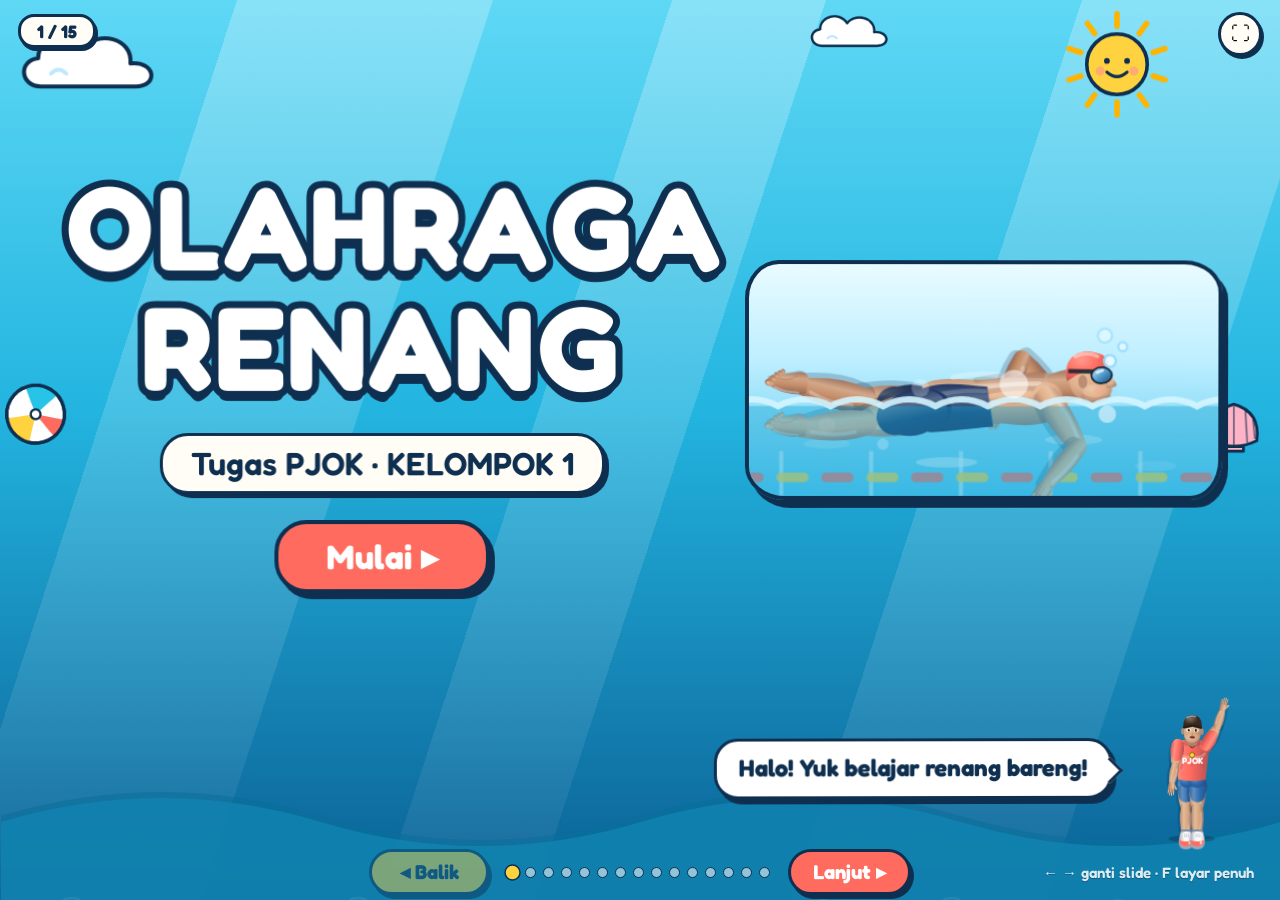
==== commit adf8957b: "Update index.html" ====
--- a/index.html
+++ b/index.html
@@ -4,138 +4,170 @@
 <link href="https://fonts.googleapis.com/css2?family=Fredoka:wght@500;600;700&family=Quicksand:wght@600;700&display=swap" rel="stylesheet">
 <style>:root{--ink:#0e2f4f;--coral:#ff6b5e;--sun:#ffd23f;--aqua:#27c4e8;--teal:#14a39a;--cream:#fffdf5;--mint:#9be8d0;--pink:#ffb3c7;--sky:#a8dcff;--peach:#ffc98a}
 *{box-sizing:border-box;margin:0;padding:0;-webkit-tap-highlight-color:transparent}
-html,body{height:100%;overflow:hidden;background:#0a5f94;font-family:'Quicksand',system-ui,sans-serif;color:var(--ink)}
+html,body{height:100%;overflow:hidden;background:#0a5f94;font-family:'Quicksand',system-ui,sans-serif;color:var(--ink);-webkit-font-smoothing:antialiased;text-rendering:optimizeLegibility}
+:root{--ease:cubic-bezier(.22,1,.36,1);--ease-io:cubic-bezier(.65,0,.35,1)}
 
 /* ===== LATAR (memenuhi layar) ===== */
 .stage{position:fixed;inset:0;overflow:hidden;background:linear-gradient(180deg,#5fd8f5 0%,#23b5e0 45%,#0a5f94 100%);--w1:#1b9ed0;--w2:#0a6f9a}
-.bgl{position:absolute;inset:0;transition:opacity 1.5s ease;opacity:0}
+.bgl{position:absolute;inset:0;transition:opacity 1.5s var(--ease-io);opacity:0;will-change:opacity}
 .rays{position:absolute;inset:0;pointer-events:none;overflow:hidden}
-.rays i.ray{position:absolute;top:-10%;width:20%;height:130%;background:linear-gradient(180deg,rgba(255,255,255,.28),rgba(255,255,255,0));transform:skewX(-18deg);animation:ray 9s ease-in-out infinite alternate}
+.rays i.ray{position:absolute;top:-10%;width:20%;height:130%;background:linear-gradient(180deg,rgba(255,255,255,.28),rgba(255,255,255,0));transform:skewX(-18deg);animation:ray 9s ease-in-out infinite alternate;will-change:transform,opacity}
 .rays i.ray:nth-child(1){left:6%}.rays i.ray:nth-child(2){left:40%;width:12%;animation-delay:-3s}.rays i.ray:nth-child(3){left:72%;animation-delay:-6s}
 @keyframes ray{from{opacity:.25;transform:skewX(-18deg) translateX(-14px)}to{opacity:.8;transform:skewX(-18deg) translateX(22px)}}
-.bub{position:absolute;bottom:-30px;border-radius:50%;border:2px solid rgba(255,255,255,.75);background:rgba(255,255,255,.18);animation:rise linear infinite;pointer-events:none}
-@keyframes rise{to{transform:translateY(-110vh) translateX(18px)}}
+.bub{position:absolute;bottom:-30px;border-radius:50%;border:2px solid rgba(255,255,255,.75);background:rgba(255,255,255,.18);animation:rise linear infinite;pointer-events:none;will-change:transform}
+@keyframes rise{to{transform:translate3d(18px,-110vh,0)}}
 .waves{position:absolute;left:0;bottom:0;width:100%;height:16%;pointer-events:none;overflow:hidden}
-.waves svg{position:absolute;left:0;bottom:0;width:200%;height:100%;animation:wv 9s linear infinite}
+.waves{will-change:transform}
+.waves svg{position:absolute;left:0;bottom:0;width:200%;height:100%;animation:wv 9s linear infinite;will-change:transform}
 .waves svg.b{animation-duration:14s;animation-direction:reverse;bottom:-6px;opacity:.8}
-.waves path{transition:fill 1.5s}
-@keyframes wv{to{transform:translateX(-50%)}}
+.waves path{transition:fill 1.4s var(--ease-io)}
+@keyframes wv{to{transform:translate3d(-50%,0,0)}}
 
 /* ===== PANGGUNG 16:9 (1280x720, diskalakan otomatis) ===== */
 #deck{position:absolute;left:50%;top:50%;width:1280px;height:720px;margin:-360px 0 0 -640px;transform-origin:50% 50%}
-.deco{position:absolute;z-index:1;pointer-events:none;transition:left 1.1s cubic-bezier(.45,0,.15,1),top 1.1s cubic-bezier(.45,0,.15,1),transform 1.1s cubic-bezier(.45,0,.15,1)}
-.deco .in{width:100%;height:100%;animation:fl 5s ease-in-out infinite alternate}
+.deco{position:absolute;left:0;top:0;z-index:1;pointer-events:none;transition:transform 1.5s var(--ease-io);will-change:transform}
+.deco .in{width:100%;height:100%;animation:fl 5s ease-in-out infinite alternate;will-change:transform}
 .deco svg{width:100%;height:100%;overflow:visible}
-@keyframes fl{from{transform:translateY(-6px) rotate(-3deg)}to{transform:translateY(8px) rotate(3deg)}}
+@keyframes fl{from{transform:translate3d(0,-6px,0) rotate(-3deg)}to{transform:translate3d(0,8px,0) rotate(3deg)}}
 #sun{width:112px;height:112px}#c1{width:156px;height:82px}#c2{width:116px;height:60px}#ball{width:74px;height:74px}#shell{width:64px;height:64px}
 #sun .in{animation:spin 24s linear infinite}@keyframes spin{to{transform:rotate(360deg)}}
 
-#slides{position:absolute;inset:0;z-index:2}
-.slide{position:absolute;inset:0;display:none;padding:26px var(--px,56px) 168px}
-.slide.on{display:block}
-.wrap{width:100%;height:100%;display:flex;flex-direction:column;align-items:center;justify-content:center;gap:22px}
+#slides{position:absolute;inset:0;z-index:2;overflow:visible;perspective:1300px;perspective-origin:50% 42%}
+.slide{position:absolute;inset:0;display:none;padding:20px var(--px,48px) 160px;}
+.slide.on{display:block;will-change:transform,opacity;transform-style:preserve-3d;transform-origin:50% 50%}
+.slide.on .wrap,.slide.on .split,.slide.on .cards,.slide.on .col,.slide.on .cover,.slide.on .cl,.slide.on .members,.slide.on .toc,.slide.on .blist,.slide.on .gcards{transform-style:preserve-3d}
+.slide.tr{pointer-events:none}
+.wrap{width:100%;height:100%;display:flex;flex-direction:column;align-items:center;justify-content:center;gap:18px}
 
 /* judul & teks */
-.ttl{display:inline-block;position:relative;background:var(--sun);border:4px solid var(--ink);border-radius:36px 40px 34px 42px/40px 34px 42px 36px;box-shadow:5px 7px 0 var(--ink);padding:8px 34px 10px;font-family:Fredoka,sans-serif;font-weight:700;font-size:44px;line-height:1.15;text-align:center;color:var(--ink);white-space:nowrap}
+.ttl{display:inline-block;position:relative;background:var(--sun);border:4px solid var(--ink);border-radius:36px 40px 34px 42px/40px 34px 42px 36px;box-shadow:5px 7px 0 var(--ink);padding:10px 40px 12px;font-family:Fredoka,sans-serif;font-weight:700;font-size:56px;line-height:1.12;text-align:center;color:var(--ink);white-space:nowrap;max-width:96%}
 .ttl .l{display:inline-block}
-.ttl small{display:block;font-size:20px;font-weight:600;opacity:.75;margin-top:1px}
-.ttl.big{background:transparent;border:none;box-shadow:none;color:#fff;font-size:104px;line-height:1.02;-webkit-text-stroke:12px var(--ink);paint-order:stroke fill;text-shadow:0 9px 0 var(--ink);letter-spacing:2px;padding:0}
-.ttl.big span{display:inline-block;animation:lw 2.4s ease-in-out infinite;animation-delay:calc(var(--i)*.09s)}
-@keyframes lw{0%,60%,100%{transform:translateY(0) rotate(0)}30%{transform:translateY(-.1em) rotate(-3deg)}}
-.sub{font-family:Fredoka,sans-serif;font-weight:600;font-size:24px;background:var(--cream);border:3px solid var(--ink);border-radius:26px;padding:6px 22px;box-shadow:4px 4px 0 var(--ink);text-align:center}
-.intro{font-weight:700;font-size:22px;text-align:center;color:#fff;text-shadow:0 2px 0 rgba(14,47,79,.55);max-width:900px}
+.ttl small{display:block;font-size:26px;font-weight:600;opacity:.8;margin-top:2px}
+.ttl.big{background:transparent;border:none;box-shadow:none;color:#fff;font-size:118px;line-height:1.02;-webkit-text-stroke:14px var(--ink);paint-order:stroke fill;text-shadow:0 10px 0 var(--ink);letter-spacing:2px;padding:0}
+.ttl.big span{display:inline-block;animation:lw 2.8s ease-in-out infinite;animation-delay:calc(var(--i)*.09s);will-change:transform}
+@keyframes lw{0%,60%,100%{transform:translate3d(0,0,0) rotate(0)}30%{transform:translate3d(0,-.1em,0) rotate(-3deg)}}
+.sub{font-family:Fredoka,sans-serif;font-weight:600;font-size:32px;background:var(--cream);border:3px solid var(--ink);border-radius:28px;padding:8px 28px;box-shadow:4px 4px 0 var(--ink);text-align:center}
+.intro{font-weight:700;font-size:28px;text-align:center;color:#fff;text-shadow:0 2px 0 rgba(14,47,79,.55);max-width:1000px;line-height:1.35}
 
 /* kolam */
-.pool{position:relative;width:100%;aspect-ratio:2/1;border:4px solid var(--ink);border-radius:34px 38px 32px 40px/38px 32px 40px 34px;box-shadow:6px 8px 0 var(--ink);overflow:hidden;background:linear-gradient(180deg,#e9fbff 0%,#bdeeff 42%,#52c6ee 100%)}
+.pool{contain:layout paint;position:relative;width:100%;aspect-ratio:2/1;border:4px solid var(--ink);border-radius:34px 38px 32px 40px/38px 32px 40px 34px;box-shadow:6px 8px 0 var(--ink);overflow:hidden;background:linear-gradient(180deg,#e9fbff 0%,#bdeeff 42%,#52c6ee 100%)}
 .pool svg{position:absolute;inset:0;width:100%;height:100%}
-.tag{position:absolute;top:12px;left:14px;background:var(--coral);color:#fff;border:3px solid var(--ink);border-radius:16px;padding:2px 14px;font-family:Fredoka,sans-serif;font-weight:600;font-size:17px;z-index:3;box-shadow:2px 3px 0 var(--ink)}
+.tag{position:absolute;top:12px;left:14px;background:var(--coral);color:#fff;border:3px solid var(--ink);border-radius:18px;padding:4px 16px;font-family:Fredoka,sans-serif;font-weight:600;font-size:20px;z-index:3;box-shadow:2px 3px 0 var(--ink)}
 
 /* kartu */
-.cards{display:grid;grid-template-columns:repeat(var(--cols,3),1fr);gap:22px;width:100%;max-width:1168px;--ic:124px}
-.cards.n5{--ic:92px;gap:16px}
-.card{position:relative;background:var(--cream);border:4px solid var(--ink);border-radius:28px 32px 26px 34px/32px 26px 34px 28px;box-shadow:5px 7px 0 var(--ink);display:flex;flex-direction:column;align-items:center;text-align:center;gap:10px;padding:26px 14px 20px}
-.card .ic{width:var(--ic);height:var(--ic);flex:none;background:var(--c,var(--sky));border:3.5px solid var(--ink);border-radius:50%;overflow:hidden;display:grid;place-items:center}
+.cards{display:grid;grid-template-columns:repeat(var(--cols,3),1fr);gap:20px;width:100%;max-width:1168px;--ic:118px}
+.cards.n5{--ic:88px;gap:14px}
+.card{position:relative;background:var(--cream);border:4px solid var(--ink);border-radius:28px 32px 26px 34px/32px 26px 34px 28px;box-shadow:5px 7px 0 var(--ink);display:flex;flex-direction:column;align-items:center;text-align:center;gap:10px;padding:22px 12px 18px}
+.card .ic{contain:layout paint;width:var(--ic);height:var(--ic);flex:none;background:var(--c,var(--sky));border:3.5px solid var(--ink);border-radius:50%;overflow:hidden;display:grid;place-items:center}
 .card .ic svg{width:100%;height:100%;overflow:visible}
 .card .ic.sq svg{transform:scale(1.15)}
-.card h3{font-family:Fredoka,sans-serif;font-weight:700;font-size:25px;line-height:1.1;margin-bottom:3px}
-.card p{font-size:17px;line-height:1.3;font-weight:600;opacity:.9}
-.cards.n5 .card h3{font-size:20px}.cards.n5 .card p{font-size:15px;line-height:1.28}
-.card .no{position:absolute;top:-14px;right:14px;background:var(--coral);color:#fff;border:3px solid var(--ink);border-radius:14px;font-family:Fredoka,sans-serif;font-weight:700;font-size:16px;padding:0 10px}
-.txtcard{background:var(--cream);border:4px solid var(--ink);border-radius:30px 34px 28px 36px/34px 28px 36px 30px;box-shadow:6px 8px 0 var(--ink);padding:24px 28px;font-size:24px;line-height:1.45;font-weight:700;width:100%}
+.card h3{font-family:Fredoka,sans-serif;font-weight:700;font-size:30px;line-height:1.12;margin-bottom:4px}
+.card p{font-size:20px;line-height:1.32;font-weight:600;opacity:.92}
+.cards.n5 .card h3{font-size:24px}.cards.n5 .card p{font-size:17px;line-height:1.28}
+.card .no{position:absolute;top:-14px;right:14px;background:var(--coral);color:#fff;border:3px solid var(--ink);border-radius:14px;font-family:Fredoka,sans-serif;font-weight:700;font-size:18px;padding:1px 12px}
+.txtcard{background:var(--cream);border:4px solid var(--ink);border-radius:30px 34px 28px 36px/34px 28px 36px 30px;box-shadow:6px 8px 0 var(--ink);padding:26px 30px;font-size:28px;line-height:1.45;font-weight:700;width:100%}
 .txtcard b{background:linear-gradient(transparent 58%,#ffe27a 58%)}
 .chips{display:flex;gap:12px;flex-wrap:wrap;justify-content:center}
-.chip{background:var(--pink);border:3px solid var(--ink);border-radius:22px;padding:5px 18px;font-family:Fredoka,sans-serif;font-weight:600;font-size:19px;box-shadow:3px 4px 0 var(--ink)}
+.chip{background:var(--pink);border:3px solid var(--ink);border-radius:22px;padding:6px 20px;font-family:Fredoka,sans-serif;font-weight:600;font-size:22px;box-shadow:3px 4px 0 var(--ink)}
 .chip:nth-child(2){background:var(--mint)}.chip:nth-child(3){background:var(--sun)}
 .blist{list-style:none;width:100%;display:flex;flex-direction:column;gap:13px}
-.blist li{display:flex;gap:14px;align-items:flex-start;background:var(--cream);border:3px solid var(--ink);border-radius:20px 24px 20px 24px;box-shadow:4px 5px 0 var(--ink);padding:10px 16px;font-size:21px;line-height:1.3;font-weight:700}
-.blist li i{flex:none;width:34px;height:34px;border-radius:50%;background:var(--coral);color:#fff;border:3px solid var(--ink);font:700 18px/28px Fredoka,sans-serif;text-align:center;font-style:normal}
+.blist li{display:flex;gap:14px;align-items:flex-start;background:var(--cream);border:3px solid var(--ink);border-radius:20px 24px 20px 24px;box-shadow:4px 5px 0 var(--ink);padding:12px 18px;font-size:24px;line-height:1.32;font-weight:700}
+.blist li i{flex:none;width:38px;height:38px;border-radius:50%;background:var(--coral);color:#fff;border:3px solid var(--ink);font:700 20px/32px Fredoka,sans-serif;text-align:center;font-style:normal}
 .split{display:grid;grid-template-columns:1.12fr 1fr;gap:48px;align-items:center;width:100%;max-width:1168px}
 .split .col{display:flex;flex-direction:column;gap:18px;align-items:center}
-.col .txtcard{font-size:21px;padding:16px 22px;line-height:1.4}
-.col .chips{flex-wrap:nowrap;gap:8px}.col .chip{font-size:15px;padding:4px 11px;white-space:nowrap}
+.col .txtcard{font-size:26px;padding:18px 24px;line-height:1.42}
+.col .chips{flex-wrap:wrap;gap:10px;justify-content:center}.col .chip{font-size:18px;padding:5px 14px;white-space:nowrap}
 
 /* kover & penutup */
 .cover{display:grid;grid-template-columns:1fr 1.05fr;align-items:center;gap:36px;width:100%;height:100%}
 .cover .cl{display:flex;flex-direction:column;align-items:center;gap:26px}
-.go{background:var(--coral);color:#fff;border:4px solid var(--ink);border-radius:30px;padding:10px 44px;font:700 28px Fredoka,sans-serif;box-shadow:5px 6px 0 var(--ink);cursor:pointer}
+.go{background:var(--coral);color:#fff;border:4px solid var(--ink);border-radius:32px;padding:12px 48px;font:700 34px Fredoka,sans-serif;box-shadow:5px 6px 0 var(--ink);cursor:pointer}
+.go{transition:transform .18s var(--ease),box-shadow .18s var(--ease)}
 .go:active{transform:translate(3px,4px);box-shadow:1px 1px 0 var(--ink)}
-.slide.on .go{animation:gop 1.4s ease-in-out 1.5s infinite}@keyframes gop{50%{scale:1.07}}
+.slide.on .go{animation:gop 1.8s ease-in-out 1.2s infinite}@keyframes gop{50%{scale:1.06}}
 
 /* anggota */
-.members{display:flex;gap:48px;justify-content:center;width:100%}
-.member{width:270px;background:var(--cream);border:4px solid var(--ink);border-radius:30px 34px 28px 36px/34px 28px 36px 30px;box-shadow:6px 8px 0 var(--ink);padding:12px 8px 18px;text-align:center;font:700 26px Fredoka,sans-serif}
-.member .av{height:200px;margin-bottom:6px}.member .av svg{width:100%;height:100%}
+.members{display:grid;grid-template-columns:repeat(2,1fr);gap:28px;width:100%;max-width:900px}
+.member{background:var(--cream);border:4px solid var(--ink);border-radius:30px 34px 28px 36px/34px 28px 36px 30px;box-shadow:6px 8px 0 var(--ink);padding:36px 22px;text-align:center;font:700 40px Fredoka,sans-serif;display:flex;align-items:center;justify-content:center;min-height:120px}
+.member .no{position:absolute;top:-16px;left:22px;background:var(--coral);color:#fff;border:3px solid var(--ink);border-radius:16px;font:700 20px Fredoka,sans-serif;padding:3px 16px;box-shadow:2px 3px 0 var(--ink)}
+.member{position:relative}
 
 /* daftar isi */
 .toc{display:grid;grid-template-columns:repeat(4,1fr);gap:24px;width:100%;max-width:1100px}
-.toc .card{cursor:pointer;padding:22px 10px 20px;gap:12px}
-.toc .card h3{font-size:23px;margin:0}
-.toc .num{width:64px;height:64px;border-radius:50%;background:var(--c);border:3.5px solid var(--ink);font:700 32px/57px Fredoka,sans-serif;text-align:center}
+.toc .card{cursor:pointer;padding:24px 10px 22px;gap:12px}
+.toc .card h3{font-size:26px;margin:0;line-height:1.2}
+.toc .num{width:70px;height:70px;border-radius:50%;background:var(--c);border:3.5px solid var(--ink);font:700 34px/63px Fredoka,sans-serif;text-align:center}
 
 /* ringkasan gaya */
 .gcards{display:grid;grid-template-columns:repeat(4,1fr);gap:22px;width:100%;max-width:1168px}
 .gcard{background:var(--cream);border:4px solid var(--ink);border-radius:28px 32px 26px 34px/32px 26px 34px 28px;box-shadow:5px 7px 0 var(--ink);padding:10px 10px 16px;text-align:center;cursor:pointer}
 .gcard .pool{border-width:3px;border-radius:20px;box-shadow:none;margin-bottom:10px}
-.gcard h4{font:700 25px Fredoka,sans-serif;margin-bottom:3px}.gcard p{font-size:16.5px;font-weight:700;opacity:.85;line-height:1.2}
-.card,.gcard,.member{transition:translate .25s cubic-bezier(.3,1.6,.5,1)}.card:hover,.gcard:hover,.member:hover{translate:0 -6px}
-.blist li{transition:translate .25s}.blist li:hover{translate:5px 0}
-.slide.on .card .ic{animation:icp .8s cubic-bezier(.3,1.9,.5,1) calc(.85s + var(--n,0)*.09s) backwards}
-@keyframes icp{from{transform:scale(0) rotate(-40deg)}}
+.gcard h4{font:700 28px Fredoka,sans-serif;margin-bottom:4px}.gcard p{font-size:19px;font-weight:700;opacity:.88;line-height:1.25}
+.card,.gcard,.member{transition:translate .4s var(--ease)}.card:hover,.gcard:hover,.member:hover{translate:0 -6px}
+.blist li{transition:translate .4s var(--ease)}.blist li:hover{translate:5px 0}
+.slide.on .card .ic{animation:icp .9s var(--ease) calc(.75s + var(--n,0)*.08s) backwards}
+@keyframes icp{from{transform:scale(.55) rotate(-14deg);opacity:0}}
 
 /* pelatih */
-.cch{position:absolute;bottom:54px;width:128px;height:136px;z-index:5;cursor:pointer}
+.cch{will-change:transform;position:absolute;bottom:54px;width:128px;height:136px;z-index:5;cursor:pointer}
 .cch svg{width:100%;height:100%;overflow:visible}
 .cch.R{right:22px}.cch.L{left:22px}
-.cch .g-body{animation:cb 1.6s ease-in-out infinite;transform-origin:40px 98px}.cch .g-arm{animation:cw 1.1s ease-in-out infinite;transform-origin:58px 52px}
+.cch .g-body{animation:cb 1.8s ease-in-out infinite;transform-origin:40px 98px}.cch .g-arm{animation:cw 1.1s ease-in-out infinite;transform-origin:58px 52px}
 .cch .g-head{animation:ch 2.4s ease-in-out infinite;transform-origin:40px 44px}
 .cch .g-eye{animation:bl 4s infinite;transform-origin:center;transform-box:fill-box}
 .cch .g-mouth{animation:mo 1.2s ease-in-out infinite;transform-origin:center;transform-box:fill-box}
 @keyframes cb{50%{transform:scale(1.02,.97)}}@keyframes cw{50%{transform:rotate(-24deg)}}@keyframes ch{50%{transform:rotate(3deg)}}
 @keyframes bl{0%,94%,100%{transform:scaleY(1)}97%{transform:scaleY(.1)}}@keyframes mo{50%{transform:scale(1,.55)}}
-.say{position:absolute;bottom:96px;max-width:520px;background:#fff;border:3.5px solid var(--ink);border-radius:24px;box-shadow:4px 5px 0 var(--ink);padding:10px 20px;font:700 20px/1.25 Fredoka,sans-serif;z-index:5;pointer-events:none}
+.say{position:absolute;bottom:100px;max-width:560px;background:#fff;border:3.5px solid var(--ink);border-radius:24px;box-shadow:4px 5px 0 var(--ink);padding:12px 22px;font:700 24px/1.28 Fredoka,sans-serif;z-index:5;pointer-events:none}
 .say.R{right:166px}.say.L{left:166px}
 .say:after{content:"";position:absolute;top:50%;margin-top:-8px;width:16px;height:16px;background:#fff}
 .say.R:after{right:-10px;border-top:3.5px solid var(--ink);border-right:3.5px solid var(--ink);transform:rotate(45deg)}
 .say.L:after{left:-10px;border-bottom:3.5px solid var(--ink);border-left:3.5px solid var(--ink);transform:rotate(45deg)}
-.slide.on .say{animation:sp .6s .8s cubic-bezier(.3,1.6,.5,1) backwards}
-@keyframes sp{from{transform:scale(.2);opacity:0}}
+.slide.on .say{animation:sp .7s .95s var(--ease) backwards}
+@keyframes sp{from{transform:translate3d(0,10px,0) scale(.9);opacity:0}}
 
 /* kontrol */
 .bar{position:absolute;left:0;right:0;bottom:0;height:56px;z-index:30;display:flex;align-items:center;justify-content:center;gap:18px}
-.btn{height:42px;min-width:110px;padding:0 20px;border-radius:24px;border:3px solid var(--ink);background:var(--sun);font:700 18px Fredoka,sans-serif;color:var(--ink);box-shadow:3px 4px 0 var(--ink);cursor:pointer}
+.btn{height:46px;min-width:120px;padding:0 22px;border-radius:24px;border:3px solid var(--ink);background:var(--sun);font:700 20px Fredoka,sans-serif;color:var(--ink);box-shadow:3px 4px 0 var(--ink);cursor:pointer}
+.btn{transition:transform .18s var(--ease),box-shadow .18s var(--ease),opacity .3s ease}
 .btn:active{transform:translate(2px,3px);box-shadow:1px 1px 0 var(--ink)}.btn[disabled]{opacity:.45}
 .btn.nx{background:var(--coral);color:#fff}
 .dots{display:flex;gap:7px;align-items:center}
-.dots i{width:11px;height:11px;border-radius:50%;background:rgba(255,255,255,.55);border:1.5px solid var(--ink);transition:all .3s;cursor:pointer}.dots i.on{background:var(--sun);transform:scale(1.5)}
-.cnt{position:absolute;top:14px;left:18px;z-index:30;background:var(--cream);border:3px solid var(--ink);border-radius:16px;padding:2px 14px;font:700 16px Fredoka,sans-serif;box-shadow:2px 3px 0 var(--ink)}
+.dots i{width:11px;height:11px;border-radius:50%;background:rgba(255,255,255,.55);border:1.5px solid var(--ink);transition:transform .45s var(--ease),background-color .45s ease;cursor:pointer}.dots i.on{background:var(--sun);transform:scale(1.5)}
+.cnt{position:absolute;top:14px;left:18px;z-index:30;background:var(--cream);border:3px solid var(--ink);border-radius:16px;padding:3px 16px;font:700 18px Fredoka,sans-serif;box-shadow:2px 3px 0 var(--ink)}
 .fs{position:absolute;top:12px;right:18px;z-index:30;width:44px;height:44px;border-radius:50%;border:3px solid var(--ink);background:var(--cream);font-size:19px;cursor:pointer;box-shadow:2px 3px 0 var(--ink)}
-.hint{position:absolute;right:26px;bottom:18px;z-index:30;color:#fff;font:600 13px Fredoka,sans-serif;opacity:.8;text-shadow:0 1px 0 rgba(14,47,79,.6)}
+.hint{position:absolute;right:26px;bottom:18px;z-index:30;color:#fff;font:600 15px Fredoka,sans-serif;opacity:.85;text-shadow:0 1px 0 rgba(14,47,79,.6)}
 
 /* notifikasi putar layar (5 detik) */
-#rot{position:fixed;left:50%;top:calc(env(safe-area-inset-top) + 12px);transform:translate(-50%,-160%);opacity:0;transition:transform .5s cubic-bezier(.3,1.4,.5,1),opacity .4s;z-index:99;background:var(--sun);border:3px solid var(--ink);border-radius:22px;box-shadow:3px 4px 0 var(--ink);padding:10px 18px;font:700 15px Fredoka,sans-serif;color:var(--ink);text-align:center;max-width:88vw;pointer-events:none}
+#rot{position:fixed;left:50%;top:calc(env(safe-area-inset-top) + 12px);transform:translate(-50%,-160%);opacity:0;transition:transform .6s var(--ease),opacity .45s ease;z-index:99;background:var(--sun);border:3px solid var(--ink);border-radius:22px;box-shadow:3px 4px 0 var(--ink);padding:10px 18px;font:700 15px Fredoka,sans-serif;color:var(--ink);text-align:center;max-width:88vw;pointer-events:none}
 #rot.show{transform:translate(-50%,0);opacity:1}
 #sa{position:fixed;left:0;top:0;visibility:hidden;pointer-events:none;padding:env(safe-area-inset-top) env(safe-area-inset-right) env(safe-area-inset-bottom) env(safe-area-inset-left)}
 @media (prefers-reduced-motion:reduce){.bub,.rays i.ray,.waves svg{animation:none}}
+/* ===== 3D: kedalaman berlapis & gerak ===== */
+#decos{position:absolute;inset:0;pointer-events:none;will-change:transform}
+#slides{will-change:transform;transform-origin:50% 50%}
+.card,.member,.blist li,.gcard,.ttl{transform-style:preserve-3d}
+.card .ic{translate:0 0 42px}.card h3{translate:0 0 22px}.card p{translate:0 0 10px}.card .no{translate:0 0 54px}
+.toc .num{translate:0 0 34px}
+.member .no{translate:0 0 40px}
+.blist li i{translate:0 0 30px}.blist li span{translate:0 0 12px}
+.gcard .pool{translate:0 0 34px}.gcard h4{translate:0 0 18px}.gcard p{translate:0 0 8px}
+.ttl small{translate:0 0 16px}
+.say{translate:0 0 46px}
+.cch{perspective:460px;transform-style:preserve-3d}
+.cch svg{animation:coach3d 3.6s cubic-bezier(.45,0,.55,1) infinite alternate;will-change:rotate}
+@keyframes coach3d{from{rotate:0 1 0 -26deg}to{rotate:0 1 0 26deg}}
+.card .ic{perspective:240px}
+.card .ic svg{animation:ic3d 5.2s cubic-bezier(.45,0,.55,1) infinite alternate;will-change:rotate}
+@keyframes ic3d{from{rotate:0 1 0 -24deg}to{rotate:0 1 0 24deg}}
+.pool{perspective:820px}
+.pool>svg{animation:pool3d 6.5s cubic-bezier(.45,0,.55,1) infinite alternate;scale:1.07;will-change:rotate}
+@keyframes pool3d{from{rotate:.25 1 0 -8deg}to{rotate:-.25 1 0 8deg}}
+.ttl{animation:ttl3d 6s cubic-bezier(.45,0,.55,1) infinite alternate}
+@keyframes ttl3d{from{rotate:1 .4 0 -4deg}to{rotate:1 .4 0 4deg}}
+@media (prefers-reduced-motion:reduce){.cch svg,.card .ic svg,.pool>svg,.ttl{animation:none}}
+
+.fs{transition:transform .25s var(--ease)}.fs:active{transform:scale(.92)}
 </style></head><body>
 <div id="sa"></div><div id="rot">↻ Putar layar ke mode landscape untuk tampilan terbaik</div>
 <div class="stage">
@@ -155,43 +187,155 @@
 const KS = '.45 0 .55 1';
 const spl = n => Array(n - 1).fill(KS).join(';');
 
-function rotG(v, dur, beg, inner, kt, lin) {
+/* ===== WARNA, GRADIEN & SHADING (tanpa garis tepi) ===== */
+const _hx = h => { h = h.replace('#', ''); if (h.length === 3) h = [...h].map(c => c + c).join(''); return [0, 2, 4].map(i => parseInt(h.substr(i, 2), 16)); };
+const _mx = (c, t, a) => '#' + _hx(c).map((v, i) => Math.max(0, Math.min(255, Math.round(v + (t[i] - v) * a))).toString(16).padStart(2, '0')).join('');
+const lite = (c, a) => _mx(c, [255, 255, 240], a), dark = (c, a) => _mx(c, [28, 22, 58], a);
+const GD = {
+  lens: '<linearGradient id="lens" x1="0" y1="0" x2="1" y2="1"><stop offset="0" stop-color="#c9efff"/><stop offset=".5" stop-color="#4f9ccf"/><stop offset="1" stop-color="#1d4f7a"/></linearGradient>'
+};
+/* silinder: tepi gelap, sorot di sisi atas */
+function lg(c, flip) {
+  const id = 'g' + (flip ? 'f' : 'n') + c.slice(1);
+  if (!GD[id]) GD[id] = `<linearGradient id="${id}" x1="0" y1="${flip ? 1 : 0}" x2="0" y2="${flip ? 0 : 1}"><stop offset="0" stop-color="${dark(c, .2)}"/><stop offset=".3" stop-color="${lite(c, .24)}"/><stop offset=".62" stop-color="${c}"/><stop offset="1" stop-color="${dark(c, .34)}"/></linearGradient>`;
+  return `url(#${id})`;
+}
+function lgx(c) {
+  const id = 'x' + c.slice(1);
+  if (!GD[id]) GD[id] = `<linearGradient id="${id}" x1="0" y1="0" x2="1" y2="0"><stop offset="0" stop-color="${lite(c, .22)}"/><stop offset=".45" stop-color="${c}"/><stop offset="1" stop-color="${dark(c, .32)}"/></linearGradient>`;
+  return `url(#${id})`;
+}
+function lv(c) {
+  const id = 'v' + c.slice(1);
+  if (!GD[id]) GD[id] = `<linearGradient id="${id}" x1="0" y1="0" x2="0" y2="1"><stop offset="0" stop-color="${lite(c, .24)}"/><stop offset=".45" stop-color="${c}"/><stop offset="1" stop-color="${dark(c, .32)}"/></linearGradient>`;
+  return `url(#${id})`;
+}
+function rg(c) {
+  const id = 'r' + c.slice(1);
+  if (!GD[id]) GD[id] = `<radialGradient id="${id}" cx=".36" cy=".3" r=".85"><stop offset="0" stop-color="${lite(c, .32)}"/><stop offset=".5" stop-color="${c}"/><stop offset="1" stop-color="${dark(c, .36)}"/></radialGradient>`;
+  return `url(#${id})`;
+}
+
+/* ===== INTERPOLASI HALUS (kubik monoton, tanpa patah di tiap keyframe) ===== */
+const nsamp = d => Math.max(24, Math.min(200, Math.round(d * 72)));
+const _bg = (beg, dur) => ((beg % dur) + dur) % dur;
+function smp(v, kts, N) {
+  const n = v.length;
+  if (n < 2) return Array(N + 1).fill(v[0] || 0);
+  const t = kts && kts.length === n ? kts : v.map((_, i) => i / (n - 1));
+  const del = v[n - 1] - v[0], per = n >= 3 && Math.abs(del - Math.round(del / 360) * 360) < 1e-6;
+  const h = [], d = [];
+  for (let i = 0; i < n - 1; i++) { h[i] = t[i + 1] - t[i]; d[i] = h[i] > 1e-9 ? (v[i + 1] - v[i]) / h[i] : 0; }
+  const pc = (d0, h0, d1, h1) => { if (d0 * d1 <= 0) return 0; const w1 = 2 * h1 + h0, w2 = h1 + 2 * h0; return (w1 + w2) / (w1 / d0 + w2 / d1); };
+  const m = [];
+  for (let i = 1; i < n - 1; i++) m[i] = pc(d[i - 1], h[i - 1], d[i], h[i]);
+  if (per) m[0] = m[n - 1] = pc(d[n - 2], h[n - 2], d[0], h[0]); else { m[0] = d[0]; m[n - 1] = d[n - 2]; }
+  const out = []; let k = 0;
+  for (let j = 0; j <= N; j++) {
+    const x = j / N;
+    while (k < n - 2 && x > t[k + 1]) k++;
+    const hh = h[k] || 1e-9, u = Math.min(1, Math.max(0, (x - t[k]) / hh)), u2 = u * u, u3 = u2 * u;
+    out.push((2 * u3 - 3 * u2 + 1) * v[k] + (u3 - 2 * u2 + u) * hh * m[k] + (-2 * u3 + 3 * u2) * v[k + 1] + (u3 - u2) * hh * m[k + 1]);
+  }
+  return out;
+}
+const _kt = kt => typeof kt === 'string' ? kt.split(';').map(Number) : kt;
+
+function rotG(v, dur, beg, inner, kt) {
   if (!Array.isArray(v)) return v ? `<g transform="rotate(${v})">${inner}</g>` : inner;
-  const n = v.length, times = kt || v.map((_, i) => (i / (n - 1)).toFixed(3)).join(';');
-  return `<g><animateTransform attributeName="transform" type="rotate" values="${v.join(';')}" keyTimes="${times}" dur="${dur}s" begin="${-beg}s" repeatCount="indefinite" ${lin ? 'calcMode="linear"' : `calcMode="spline" keySplines="${spl(n)}"`}/>${inner}</g>`;
-}
-function moveG(v, dur, beg, inner, kt, lin) {
+  const s = smp(v, _kt(kt), nsamp(dur)).map(x => x.toFixed(2)).join(';');
+  return `<g><animateTransform attributeName="transform" type="rotate" values="${s}" dur="${dur}s" begin="${-_bg(beg, dur)}s" repeatCount="indefinite"/>${inner}</g>`;
+}
+function moveG(v, dur, beg, inner, kt) {
   if (!Array.isArray(v)) return inner;
-  const n = v.length, times = kt || v.map((_, i) => (i / (n - 1)).toFixed(3)).join(';');
-  return `<g><animateTransform attributeName="transform" type="translate" values="${v.map(p => p.join(' ')).join(';')}" keyTimes="${times}" dur="${dur}s" begin="${-beg}s" repeatCount="indefinite" ${lin ? 'calcMode="linear"' : `calcMode="spline" keySplines="${spl(n)}"`}/>${inner}</g>`;
+  const N = nsamp(dur), kk = _kt(kt), xs = smp(v.map(p => p[0]), kk, N), ys = smp(v.map(p => p[1]), kk, N);
+  const s = xs.map((x, i) => `${x.toFixed(2)} ${ys[i].toFixed(2)}`).join(';');
+  return `<g><animateTransform attributeName="transform" type="translate" values="${s}" dur="${dur}s" begin="${-_bg(beg, dur)}s" repeatCount="indefinite"/>${inner}</g>`;
+}
+
+/* ===== anggota badan v2: 2 ruas berotot + pemendekan perspektif (skala sepanjang sumbu) ===== */
+const _smpS = (arr, dur, f, kt) => smp(arr, kt ? _kt(kt) : null, nsamp(dur)).map(f).join(';');
+function scG(arr, dur, beg, inner, kt) {            /* skala sepanjang sumbu x (pemendekan) */
+  if (!Array.isArray(arr)) return inner;
+  return `<g><animateTransform attributeName="transform" type="scale" values="${_smpS(arr, dur, v => v.toFixed(3) + ' 1', kt)}" dur="${dur}s" begin="${-_bg(beg, dur)}s" repeatCount="indefinite"/>${inner}</g>`;
+}
+function trG(arr, len, dur, beg, inner, kt) {       /* sendi ikut bergeser sesuai pemendekan */
+  if (!Array.isArray(arr)) return `<g transform="translate(${len} 0)">${inner}</g>`;
+  return `<g><animateTransform attributeName="transform" type="translate" values="${_smpS(arr, dur, v => (len * v).toFixed(2) + ' 0', kt)}" dur="${dur}s" begin="${-_bg(beg, dur)}s" repeatCount="indefinite"/>${inner}</g>`;
 }
 function limb(px, py, base, l1, l2, A, B, dur, beg, lag, col, w, tip, k) {
   k = k || {};
-  const c2 = k.c2 || col;
-  const OL = 'stroke="#000" stroke-opacity=".38" stroke-width=".8" stroke-linejoin="round"';
-  /* segmen otot: lebar awal a, tengah m (menggembung), ujung b */
-  const sg = (len, a, m, b, f) => `<path d="M0 ${-a / 2}Q${len * .42} ${-m * .64} ${len} ${-b / 2}A${b / 2} ${b / 2} 0 0 1 ${len} ${b / 2}Q${len * .42} ${m * .64} 0 ${a / 2}A${a / 2} ${a / 2} 0 0 1 0 ${-a / 2}Z" fill="${f}" ${OL}/>`;
-  const hl = (len, m, b) => `<path d="M${len * .18} ${-m * .26}Q${len * .5} ${-m * .36} ${len * .84} ${-b * .2}" stroke="#fff" stroke-opacity=".26" stroke-width=".9" fill="none" stroke-linecap="round"/>`;
-  const lower = sg(l2, w * .8, w * .92, w * .56, c2) + hl(l2, w * .92, w * .56) + (tip || '');
+  const c2 = k.c2 || col, fl = base > 0, lagS = k.lag === undefined ? 0 : k.lag, lagT = k.lagT === undefined ? Math.min(dur * .04, .06) : k.lagT;
+  const path = (len, a, m, b) => `M0 ${-a / 2}Q${len * .42} ${-m * .64} ${len} ${-b / 2}A${b / 2} ${b / 2} 0 0 1 ${len} ${b / 2}Q${len * .42} ${m * .64} 0 ${a / 2}A${a / 2} ${a / 2} 0 0 1 0 ${-a / 2}Z`;
+  const sg = (len, a, m, b, f) => `<path d="${path(len, a, m, b)}" fill="${lg(f, fl)}"/>`;
+  const sh = (len, a, m, b) => `<path d="${path(len, a, m, b)}" fill="#0b1b3a" opacity=".2" transform="translate(.5 1.3)"/>`;
+  const hl = (len, m, b) => `<path d="M${len * .16} ${-m * .27}Q${len * .5} ${-m * .38} ${len * .86} ${-b * .22}" stroke="#fff" stroke-opacity=".3" stroke-width="1" fill="none" stroke-linecap="round"/>`;
+  const mov = Array.isArray(A) || Array.isArray(B);
+  const tipRot = k.tipRot === undefined ? [-8, 10, -8] : k.tipRot;
+  const tipW = tip ? rotG(mov ? tipRot : 0, dur, beg - lagT, `<g transform="translate(${-l2} 0)">${tip}</g>`) : '';
+  const lowerShapes = sh(l2, w * .8, w * .92, w * .56) + sg(l2, w * .8, w * .92, w * .56, c2) + hl(l2, w * .92, w * .56);
+  const lower = scG(k.s2, dur, beg - lagS, lowerShapes, k.Bk) + trG(k.s2, l2, dur, beg - lagS, tipW, k.Bk);
   const sleeve = k.sl ? sg(l1 * .52, w * 1.2, w * 1.34, w * 1.16, k.sl) : '';
-  const upper = `<g transform="translate(${l1} 0)">${rotG(B, dur, beg + lag, lower, k.Bk, k.Bl)}</g>` + sg(l1, w * 1.12, w * 1.22, w * .8, col) + hl(l1, w * 1.22, w * .8) + sleeve;
-  return `<g transform="translate(${px} ${py}) rotate(${base})">${rotG(A, dur, beg, upper, k.Ak, k.Al)}</g>`;
-}
-const handT = (l2, c) => `<g transform="translate(${l2 - .4} 0)"><path d="M0 -2.2Q3.6 -3 7 -1.5Q8.1 0 7 1.5Q3.6 2.8 0 2.3Z" fill="${c}" stroke="#000" stroke-opacity=".38" stroke-width=".7" stroke-linejoin="round"/><path d="M1.2 -2Q3.4 -4 5 -3.2" stroke="#000" stroke-opacity=".3" stroke-width=".6" fill="none"/></g>`;
-const footT = (l2, c) => `<path d="M${l2 - .4} -2.1Q${l2 + 5} -2.8 ${l2 + 9} -.6Q${l2 + 10} .7 ${l2 + 8.4} 1.7Q${l2 + 4} 2.9 ${l2 - .4} 2.3Z" fill="${c}" stroke="#000" stroke-opacity=".38" stroke-width=".7" stroke-linejoin="round"/>`;
-
+  const upperShapes = sh(l1, w * 1.12, w * 1.22, w * .8) + sg(l1, w * 1.12, w * 1.22, w * .8, col) + hl(l1, w * 1.22, w * .8) + sleeve;
+  const upper = scG(k.s1, dur, beg, upperShapes, k.Ak) + trG(k.s1, l1, dur, beg, rotG(B, dur, beg - lagS, lower, k.Bk), k.Ak);
+  return `<g transform="translate(${px} ${py}) rotate(${base})">${rotG(A, dur, beg, upper, k.Ak)}</g>`;
+}
+
+/* ===== TANGAN: telapak, 4 jari (ruas + kuku + lipatan), ibu jari; m = -1 untuk tangan sebelah (cermin) ===== */
+function handT(l2, c, m) {
+  m = m || 1;
+  const body = lg(c), dk = dark(c, .34), nail = lite(c, .62);
+  const fng = (x0, y0, len, wd, ang) => {
+    const r = wd * .5, e = len - r;
+    return `<g transform="translate(${x0} ${y0}) rotate(${ang})"><path d="M0 ${-r}L${e} ${-r * .86}A${r * .86} ${r * .86} 0 0 1 ${e} ${r * .86}L0 ${r}Z" fill="${body}"/><path d="M${len * .42} ${-r * .8}Q${len * .45} 0 ${len * .42} ${r * .8}" stroke="${dk}" stroke-opacity=".4" stroke-width=".28" fill="none" stroke-linecap="round"/><ellipse cx="${len - r * 1.05}" cy="${-r * .18}" rx="${r * .55}" ry="${r * .5}" fill="${nail}" opacity=".7"/></g>`;
+  };
+  const web = `<path d="M3.4 -1.85L5.6 -1.9 5.7 1.9 3.6 2Z" fill="${dk}" opacity=".6"/>`;
+  const f = fng(3.7, -1.4, 3.45, .86, -5) + fng(3.9, -.47, 3.9, .9, -1.5) + fng(3.9, .47, 3.55, .88, 2.5) + fng(3.7, 1.38, 2.8, .8, 7);
+  const thumb = `<g transform="translate(.9 -1.35) rotate(-34)"><path d="M0 -.62L2.3 -.52A.58 .58 0 0 1 2.3 .62L0 .78Z" fill="${body}"/><path d="M2.3 -.5L3 -.4A.56 .56 0 0 1 3 .6L2.3 .66Z" fill="${lite(c, .06)}"/><ellipse cx="2.9" cy="-.1" rx=".36" ry=".3" fill="${nail}" opacity=".7"/></g>`;
+  const palm = `<path d="M-.4 -1.5C1 -2 2.9 -2.1 4.1 -1.8L4.3 1.8C2.8 2.2 1 2.1 -.4 1.5Z" fill="${body}"/><path d="M.8 -1.2Q2.4 -1.5 3.9 -1.2" stroke="#fff" stroke-opacity=".3" stroke-width=".5" fill="none" stroke-linecap="round"/><path d="M1.4 0H3.6M1.4 .9H3.6" stroke="${dk}" stroke-opacity=".22" stroke-width=".3" fill="none" stroke-linecap="round"/>`;
+  return `<g transform="translate(${l2 - .5} 0) scale(1 ${m})">${thumb}${palm}${web}${f}</g>`;
+}
+/* ===== KAKI TELANJANG (perenang): tumit, lengkung, 5 jari kaki, mata kaki; ujung kaki menunjuk (plantar-fleksi) ===== */
+function footT(l2, c) {
+  const body = lg(c, true), dk = dark(c, .34), nail = lite(c, .6);
+  const toes = [[9.4, .25, 1.35, 1, 0], [8.5, 1.45, 1.05, .8, 12], [7.7, 2.35, .9, .72, 22], [6.9, 3, .78, .64, 30], [6.2, 3.5, .66, .58, 38]];
+  return `<g transform="translate(${l2 - .5} 0)"><path d="M-.2 -1.9C2.6 -2.3 6.2 -2.1 9.3 -.5L9.8 1.2C7.2 2 4.5 2.8 2.4 3.3C1 3.8 -.4 3.5 -.7 2.2Z" fill="#0b1b3a" opacity=".2" transform="translate(.4 .6)"/>`
+    + `<path d="M-.4 -1.9C2.6 -2.5 6.2 -2.3 9.2 -.7C10.4 0 10.4 1.4 9.4 1.8C7 2.5 4.6 3.1 2.6 3.6C1.2 4.1 -.4 3.8 -.8 2.3Z" fill="${body}"/>`
+    + toes.map(t => `<ellipse cx="${t[0]}" cy="${t[1]}" rx="${t[2]}" ry="${t[3]}" transform="rotate(${t[4]} ${t[0]} ${t[1]})" fill="${rg(c)}"/>`).join('')
+    + `<ellipse cx="9.9" cy=".1" rx=".42" ry=".34" fill="${nail}" opacity=".75"/><path d="M8.2 1.5L8.7 1.9M7.4 2.4L7.8 2.8M6.7 3.1L7 3.4" stroke="${dk}" stroke-opacity=".3" stroke-width=".25" stroke-linecap="round"/>`
+    + `<ellipse cx=".7" cy="1.9" rx="1" ry=".85" fill="${lite(c, .12)}" opacity=".5"/><path d="M2.4 2.6Q4.6 .9 7 1.5" stroke="${dk}" stroke-opacity=".22" stroke-width=".4" fill="none" stroke-linecap="round"/>`
+    + `<path d="M1.6 -1.7Q5 -2 8 -.9" stroke="#fff" stroke-opacity=".35" stroke-width=".55" fill="none" stroke-linecap="round"/></g>`;
+}
+/* ===== SEPATU (tampak depan): kerah, lidah, tali, ujung membulat, sol ===== */
+function shoeT(l2, accent) {
+  const w = '#f7f9fc';
+  return `<g transform="translate(${l2 - 3.6} 0)">`
+    + `<path d="M0 -3.1L5 -4.4Q10.4 -4.6 10.6 -1.2V1.2Q10.4 4.6 5 4.4L0 3.1Z" fill="#0b1b3a" opacity=".16" transform="translate(.4 .7)"/>`
+    + `<path d="M6.6 -4.5Q11.8 -4.7 12 0Q11.8 4.7 6.6 4.5Z" fill="#9aa8bb"/>`
+    + `<path d="M0 -2.9L5.2 -4.2Q9.6 -4.4 10 -1.4V1.4Q9.6 4.4 5.2 4.2L0 2.9Z" fill="${lg(w)}"/>`
+    + `<path d="M6.4 -4.2Q10.2 -3.9 10.2 0Q10.2 3.9 6.4 4.2Q8 0 6.4 -4.2Z" fill="${accent}"/>`
+    + `<path d="M0 -2.9L1.7 -3.3Q.9 0 1.7 3.3L0 2.9Z" fill="#7d8da3"/>`
+    + `<rect x="2.2" y="-1.9" width="3" height="3.8" rx="1.3" fill="#fff"/><path d="M2.8 -1.3H4.6M2.8 -.2H4.6M2.8 .9H4.6" stroke="#a5b4c7" stroke-width=".42" stroke-linecap="round"/>`
+    + `<ellipse cx="8" cy="-2.1" rx="1.1" ry=".6" fill="#fff" opacity=".8"/></g>`;
+}
 
 function headG(x, y, o = {}) {
+  const cap = o.cap || CAP;
   const mouth = o.mouthO
-    ? `<ellipse cx="5.4" cy="3.8" rx="1.1" ry="1.3" fill="#6b2a2a"><animate attributeName="opacity" values="0;0;1;1;0" keyTimes="${o.mkt || '0;.5;.6;.88;1'}" dur="${o.D}s" begin="${-(o.beg || 0)}s" repeatCount="indefinite"/></ellipse>`
-    : `<path d="M3.9 3.7 Q5.1 4.4 6.3 3.6" stroke="#8a4a3a" stroke-width=".7" fill="none" stroke-linecap="round"/>`;
-  const OL = 'stroke="#000" stroke-opacity=".38" stroke-width=".8" stroke-linejoin="round"';
-  const face = `<ellipse rx="5.6" ry="6" fill="${SKIN}" ${OL}/>
-    <path d="M5 -.6 L7.5 1.8 L5.2 2.7Z" fill="${SKIN}" ${OL}/>
-    <ellipse cx="-1.4" cy="1.3" rx="1.1" ry="1.7" fill="${SKIN2}"/>
-    <path d="M-5.6 1 C-6.8 -6.4 -1 -8 3.8 -5.8 C5.8 -4.8 6 -2.8 5.4 -1.8 Q0 -2.8 -5.6 1Z" fill="${o.cap || CAP}" ${OL}/>
-    <path d="M-5.2 -1.7 L3.4 -1.2" stroke="#1a1a1a" stroke-width=".9" opacity=".8"/>
-    <ellipse cx="3.7" cy="-.2" rx="2.7" ry="2.1" fill="#2d5d86" opacity=".92" stroke="#111" stroke-width=".8"/><path d="M2.6 -1 l1.4 -.4" stroke="#fff" stroke-width=".7" opacity=".7" stroke-linecap="round"/>
+    ? `<ellipse cx="5.4" cy="4.1" rx="1.3" ry="1.4" fill="#6b2a2a"><animate attributeName="opacity" values="0;0;1;1;0" keyTimes="${o.mkt || '0;.5;.6;.88;1'}" dur="${o.D}s" begin="${-(o.beg || 0)}s" repeatCount="indefinite"/></ellipse>`
+    : `<path d="M3.6 4.0 Q5.2 4.6 6.6 3.9" stroke="#8a4a3a" stroke-width=".85" fill="none" stroke-linecap="round"/>`;
+  /* wajah maskulin: rahang lebih kotak, dagu tegas, hidung lebih tajam, alis tebal */
+  const face = `<ellipse rx="5.2" ry="6.8" fill="${rg(SKIN)}"/>
+    <path d="M-2 2.4L6 1.6Q7 4 5.2 6Q2.6 7.6 -.6 7Z" fill="${rg(SKIN)}"/>
+    <path d="M-1.4 6.4Q2.2 7.8 5.6 5.6" stroke="${dark(SKIN,.5)}" stroke-width="1.1" fill="none" stroke-linecap="round" opacity=".28"/>
+    <path d="M4.5 -.5 Q7.8 1.2 7.6 2.7 Q6.7 3.4 4.9 3.1Z" fill="${rg(SKIN)}"/>
+    <path d="M-1.5 5.2 Q1.5 7.0 4.2 5.8" stroke="${dark(SKIN,.3)}" stroke-width="1.2" fill="none" stroke-linecap="round" opacity=".4"/>
+    <ellipse cx="2.9" cy="3.6" rx="1.6" ry="1.05" fill="#ff8f80" opacity=".16"/>
+    <ellipse cx="-1.4" cy="1.3" rx="1.2" ry="1.8" fill="${dark(SKIN, .22)}"/><ellipse cx="-1.5" cy="1.1" rx=".5" ry=".9" fill="${SKIN2}"/>
+    <path d="M-5.6 1 C-6.8 -6.4 -1 -8 3.8 -5.8 C5.8 -4.8 6 -2.8 5.4 -1.8 Q0 -2.8 -5.6 1Z" fill="${rg(cap)}"/>
+    <path d="M-3.2 -5.5 Q0 -6.8 2.8 -5.3" stroke="#fff" stroke-opacity=".45" stroke-width="1" fill="none" stroke-linecap="round"/>
+    <path d="M-5.2 -1.7 L3.4 -1.2" stroke="#1a2230" stroke-width="1.15" opacity=".9"/>
+    <ellipse cx="3.7" cy="-.2" rx="3" ry="2.4" fill="#16283a"/><ellipse cx="3.7" cy="-.2" rx="2.5" ry="1.9" fill="url(#lens)"/><path d="M2.5 -1 l1.5 -.5" stroke="#fff" stroke-width=".7" opacity=".75" stroke-linecap="round"/>
     ${mouth}`;
   return `<g transform="translate(${x} ${y})">${rotG(o.rot === undefined ? 0 : o.rot, o.D || 2, o.beg || 0, face, o.kt)}</g>`;
 }
@@ -203,37 +347,51 @@
   });
   return s;
 }
-const torsoSide = `<path d="M58 36C62 34.8 66 36.2 72 36S82 33.8 89 34.5C93 35.5 94 40 92 43C90 46.5 84 47 80 46S68 45 62 46.2C58.5 46.6 55.5 43 56 40C56 38 57 36.6 58 36Z" fill="${SKIN}" stroke="#000" stroke-opacity=".38" stroke-width=".9" stroke-linejoin="round"/><path d="M66 40.2Q76 38.4 87 40" stroke="#000" stroke-opacity=".16" stroke-width="1.2" fill="none" stroke-linecap="round"/><path d="M62 37.2Q74 36.2 86 36" stroke="#fff" stroke-opacity=".25" stroke-width="1.1" fill="none" stroke-linecap="round"/><path d="M56.6 37C62 35 68 36.4 72.4 36.6L73.4 45.8C66 46 62 46.6 58 46.6C55.5 44.5 55.5 40 56.6 37Z" fill="${SUIT}" stroke="#000" stroke-opacity=".4" stroke-width=".8" stroke-linejoin="round"/>`;
-const neckS = `<line x1="89.5" y1="38" x2="95.5" y2="36.4" stroke="#000" stroke-opacity=".38" stroke-width="6.2" stroke-linecap="round"/><line x1="89.5" y1="38" x2="95.5" y2="36.4" stroke="${SKIN}" stroke-width="5" stroke-linecap="round"/>`;
+/* torso atletis: bahu lebih lebar, dada & punggung lebih berisi, pinggang streamline */
+const torsoSide = `<path d="M56 35.2C60 33.2 65 34.4 72 34.6S83 32.6 90 33.6C95 34.8 96 40 93.6 43.4C91 47.2 84 47.6 79.5 46.8S67 45.8 61 46.8C57 47.4 54 43.6 54.8 40.2C55 37.8 55.6 36 56 35.2Z" fill="${lg(SKIN)}"/>
+  <path d="M70 34.6Q78 33 88 34M72 38Q80 36.4 90 38" stroke="#7a3d2c" stroke-opacity=".2" stroke-width="1.4" fill="none" stroke-linecap="round"/>
+  <path d="M64 33.6Q71 32.4 77 33.6" stroke="#fff" stroke-opacity=".28" stroke-width="1.5" fill="none" stroke-linecap="round"/>
+  <path d="M65 41.5Q77 39.6 89 41.2" stroke="#7a3d2c" stroke-opacity=".16" stroke-width="1.8" fill="none" stroke-linecap="round"/>
+  <path d="M62 37.2Q74 35.8 87 36.2" stroke="#fff" stroke-opacity=".3" stroke-width="1.3" fill="none" stroke-linecap="round"/>
+  <path d="M55 36.5C61 34.2 68 36 73 36.4L74.2 47.2C66.5 47.5 61.5 48.2 57 48C53.5 45.5 53.2 40.5 55 36.5Z" fill="${lg(SUIT)}"/>
+  <path d="M57 38.5Q66 36.8 72.5 37.6" stroke="#fff" stroke-opacity=".18" stroke-width="1.1" fill="none" stroke-linecap="round"/>
+  <path d="M74 36.8Q82 35.5 89 36.5" stroke="#fff" stroke-opacity=".12" stroke-width=".9" fill="none" stroke-linecap="round"/>`;
+const neckS = `<path d="M89.2 34.2Q94.5 31.8 99.4 33.4L99.6 39.8Q94 42.2 89.5 41Z" fill="${lg(SKIN2)}"/>`;
+/* lengan & kaki lebih berotot (atletis, bukan bodybuilder) */
+const swArm = (c, beg, A, B, D, k) => `<circle cx="89" cy="40" r="4.1" fill="${rg(c)}"/>` + limb(89, 40, 0, 15.5, 13.5, A, B, D, beg, .06, c, 5.6, handT(13.5, c), k);
+const swLeg = (c, beg, A, B, D, k) => `<ellipse cx="57" cy="42" rx="6.2" ry="5.6" fill="${rg(c === SKIN2 ? SUIT2 : SUIT)}"/>` + limb(57, 42, 180, 17.5, 16.5, A, B, D, beg, .09, c, 8.4, footT(16.5, c), Object.assign({ sl: c === SKIN2 ? SUIT2 : SUIT }, k));
 
 function swimG(st, o = {}) {
-  const arm = (c, beg, A, B, D, k) => limb(88, 40, 0, 15, 13, A, B, D, beg, .06, c, 5.6, handT(13, c), k);
-  const leg = (c, beg, A, B, D, k) => limb(58, 41, 180, 17, 16, A, B, D, beg, .09, c, 8.4, footT(16, c), Object.assign({ sl: c === SKIN2 ? SUIT2 : SUIT }, k));
+  const arm = swArm, leg = swLeg;
   const rollG = (v, D, amp, cx, cy) => `<g><animateTransform attributeName="transform" type="rotate" values="${-amp} ${cx} ${cy};${amp} ${cx} ${cy};${-amp} ${cx} ${cy}" dur="${D}s" repeatCount="indefinite" calcMode="spline" keyTimes="0;.5;1" keySplines="${spl(3)}"/>${v}</g>`;
   const AK = '0;.14;.28;.43;.58;.73;.87;1';
   let far = '', near = '', headS = '', extra = '', wrap = v => v;
 
   if (st === 'free' || st === 'breath') {
-    const D = st === 'breath' ? 2.6 : 1.7, big = st === 'breath';
-    const ak = { Ak: AK, Al: true, Bk: AK, Bl: true };
-    const aA = [10, 55, 110, 165, 235, 285, 335, 370], aB = [15, 55, 65, 15, 85, 95, 55, 15];
-    far = arm(SKIN2, D / 2, aA, aB, D, ak) + leg(SKIN2, .23, [-13, 13, -13], [8, -26, 8], .46);
-    near = leg(SKIN, 0, [-13, 13, -13], [8, -26, 8], .46) + arm(SKIN, 0, aA, aB, D, ak);
-    headS = headG(99, 35.2, { rot: [0, 0, big ? -44 : -34, big ? -44 : -34, 0], kt: '0;.45;.6;.88;1', D, mouthO: true, mkt: '0;.5;.6;.88;1' }) + puff(106, 39, D, .6, big);
-    wrap = v => moveG([[0, 0], [0, 1.4], [0, 0]], D, 0, rollG(v, D, 2.4, 73, 40));
+    const D = st === 'breath' ? 2.5 : 1.65, big = st === 'breath';
+    /* biomekanika freestyle: entry → high-elbow catch → pull → push → exit → recovery */
+    const FK = [0, .08, .18, .32, .42, .52, .62, .72, .82, .92, 1];
+    const ak = { Ak: FK, Bk: FK, s1: [1, 1, 1, .98, .95, .9, .82, .78, .82, .92, 1] };
+    const aA = [5, 35, 75, 125, 160, 190, 230, 270, 310, 345, 365];
+    const aB = [-340, -300, -285, -320, -355, -410, -475, -510, -560, -630, -700];
+    const kA = [11, 2, -10, 2, 11], kB = [5, 26, 6, 2, 5];
+    far = arm(SKIN2, D / 2, aA, aB, D, ak) + leg(SKIN2, .2, kA, kB, .42);
+    near = leg(SKIN, 0, kA, kB, .42) + arm(SKIN, 0, aA, aB, D, ak);
+    headS = headG(100, 34.8, { rot: [0, 0, big ? -42 : -32, big ? -42 : -32, 0], kt: '0;.42;.58;.86;1', D, mouthO: true, mkt: '0;.48;.58;.86;1' }) + puff(107, 38.5, D, .58, big);
+    wrap = v => moveG([[0, 0], [0, 1.6], [0, 0]], D, 0, rollG(v, D, 3.2, 74, 40));
   } else if (st === 'back') {
     const D = 1.9, bk = '0;.25;.5;.62;.75;.88;1';
     const ak = { Ak: bk, Al: true, Bk: bk, Bl: true };
     const aA = [180, 270, 360, 405, 450, 495, 540], aB = [3, 3, 6, 55, 62, 25, 3];
-    far = arm(SKIN2, D / 2, aA, aB, D, ak) + leg(SKIN2, .25, [-12, 12, -12], [8, -22, 8], .5);
-    near = leg(SKIN, 0, [-12, 12, -12], [8, -22, 8], .5) + arm(SKIN, 0, aA, aB, D, ak);
+    far = arm(SKIN2, D / 2, aA, aB, D, ak) + leg(SKIN2, .25, [9, 0, -9, 0, 9], [4, 22, 5, 2, 4], .5);
+    near = leg(SKIN, 0, [9, 0, -9, 0, 9], [4, 22, 5, 2, 4], .5) + arm(SKIN, 0, aA, aB, D, ak);
     headS = headG(98.5, 34.2, { rot: -84, D });
     extra = `<path transform="translate(112 18)" d="M0 -5 L1.3 -1.3 L5 0 L1.3 1.3 L0 5 L-1.3 1.3 L-5 0 L-1.3 -1.3Z" fill="#ffd23f"><animateTransform attributeName="transform" type="scale" additive="sum" values=".5;1.2;.5" dur="1.4s" repeatCount="indefinite"/></path>`;
     wrap = v => `<g transform="translate(0 3.4)">${moveG([[0, 0], [0, -1.2], [0, 0]], D, 0, rollG(v, D, 2, 73, 40))}</g>`;
   } else if (st === 'breast') {
     const D = 2.4, at = '0;.12;.3;.48;.62;.8;1', lt = '0;.3;.5;.58;.72;1';
     const aA = [0, 0, 50, 95, 80, 25, 0], aB = [0, 0, 8, -55, -80, -25, 0];
-    const lA = [0, 0, -42, -30, 5, 0], lB = [0, 0, 96, 82, 0, 0];
+    const lA = [0, 0, -48, -36, 5, 0], lB = [0, 0, 82, 70, 0, 0];
     far = arm(SKIN2, 0, aA, aB, D, { Ak: at, Bk: at }) + leg(SKIN2, .04, lA, lB, D, { Ak: lt, Bk: lt });
     near = leg(SKIN, 0, lA, lB, D, { Ak: lt, Bk: lt }) + arm(SKIN, 0, aA, aB, D, { Ak: at, Bk: at });
     headS = headG(99, 35.2, { rot: [0, 0, -10, -22, -12, 0, 0], kt: at, D, mouthO: true, mkt: '0;.3;.4;.6;.7;.85;1' }) + puff(106, 39, D, .55);
@@ -242,7 +400,7 @@
     const D = 1.6;
     const ak = { Ak: AK, Al: true, Bk: AK, Bl: true };
     const aA = [10, 55, 110, 165, 235, 290, 335, 370], aB = [10, 50, 60, 12, 25, 20, 12, 10];
-    const kA = [-14, 14, -14], kB = [10, -22, 10];
+    const kA = [8, 0, -10, 0, 8], kB = [5, 30, 4, 2, 5];
     far = arm(SKIN2, 0, aA, aB, D, ak);
     near = leg(SKIN2, .08, kA, kB, D / 2) + leg(SKIN, 0, kA, kB, D / 2) + arm(SKIN, 0, aA, aB, D, ak);
     headS = headG(99, 35.2, { rot: [8, -4, -26, -26, 8], kt: '0;.3;.5;.8;1', D, mouthO: true, mkt: '0;.4;.5;.76;1' }) + puff(106, 39, D, .55);
@@ -267,62 +425,87 @@
 
 function waterOverlay(y = 42, x0 = -20, w = 190, h = 90, op = .42) {
   let p = `M${x0} ${y}`; for (let k = 0; k < Math.ceil(w / 14) + 2; k++) p += ` q7 -3.6 14 0`;
-  return `<rect x="${x0}" y="${y}" width="${w}" height="${h}" fill="#1aa6d6" opacity="${op}"/><path d="${p}" stroke="#d4f6ff" stroke-width="1.7" fill="none" stroke-linecap="round" opacity=".9"><animateTransform attributeName="transform" type="translate" values="0 0;-28 0" dur="1.6s" repeatCount="indefinite"/></path>`;
+  /* gelembung & percikan air lebih hidup */
+  let bub = '';
+  [[30, 48, 2.2, 0], [55, 52, 1.6, .4], [80, 47, 2.8, .8], [105, 51, 1.9, 1.2], [45, 55, 1.4, 1.6], [95, 54, 2.1, 2]].forEach((b, i) => {
+    bub += `<circle cx="${b[0]}" cy="${b[1]}" r="${b[2]}" fill="#fff" opacity="0"><animate attributeName="cy" values="${b[1]};${b[1] - 18}" dur="1.8s" begin="${b[3]}s" repeatCount="indefinite"/><animate attributeName="opacity" values="0;.7;0" dur="1.8s" begin="${b[3]}s" repeatCount="indefinite"/><animate attributeName="r" values="${b[2]};${b[2] * 1.6}" dur="1.8s" begin="${b[3]}s" repeatCount="indefinite"/></circle>`;
+  });
+  return `<rect x="${x0}" y="${y}" width="${w}" height="${h}" fill="#1aa6d6" opacity="${op}"/><path d="${p}" stroke="#d4f6ff" stroke-width="1.7" fill="none" stroke-linecap="round" opacity=".9"><animateTransform attributeName="transform" type="translate" values="0 0;-28 0" dur="1.6s" repeatCount="indefinite"/></path>${bub}`;
 }
 const SWSVG = (st, vb = '8 2 128 66') => `<svg viewBox="${vb}" preserveAspectRatio="xMidYMid meet">${swimG(st)}${waterOverlay(42, -20, 190, 40, .4)}</svg>`;
 
 /* ORANG TAMPAK DEPAN */
 function rotC(v, cx, cy, dur, beg, inner) {
   if (!Array.isArray(v)) return v ? `<g transform="rotate(${v} ${cx} ${cy})">${inner}</g>` : inner;
-  const n = v.length;
-  return `<g><animateTransform attributeName="transform" type="rotate" values="${v.map(a => `${a} ${cx} ${cy}`).join(';')}" keyTimes="${v.map((_, i) => (i / (n - 1)).toFixed(3)).join(';')}" dur="${dur}s" begin="${-beg}s" repeatCount="indefinite" calcMode="spline" keySplines="${spl(n)}"/>${inner}</g>`;
+  const s = smp(v, null, nsamp(dur)).map(a => `${a.toFixed(2)} ${cx} ${cy}`).join(';');
+  return `<g><animateTransform attributeName="transform" type="rotate" values="${s}" dur="${dur}s" begin="${-_bg(beg, dur)}s" repeatCount="indefinite"/>${inner}</g>`;
 }
 function figV(p) {
   const d = p.dur || 1.2, ph = p.ph || 0, SK = p.skin || SKIN, SK2 = p.skin2 || SKIN2, TOP = p.top || '#ff6b5e', SH = p.shorts || TRUNK;
   const A = (k, def) => p[k] === undefined ? def : p[k];
   const vl = (sx, sy, l1, l2, U, F, c1, c2, w, tip, beg, k) => limb(sx, sy, 90, l1, l2, U, F, d, beg, .08, c1, w, tip, Object.assign({ c2 }, k || {}));
   const aL = A('aL', [0, 0]), aR = A('aR', [0, 0]), lL = A('lL', [0, 0]), lR = A('lR', [0, 0]);
-  const OL = 'stroke="#000" stroke-opacity=".38" stroke-width=".8" stroke-linejoin="round"';
-  const shoe = `<path d="M13.4 -3.4Q19.6 -3.8 21 0Q21.4 3.6 16.2 4Q13.8 3.8 13.4 3.4Z" fill="#f4f4f4" ${OL}/><path d="M14.4 2.4H20.2" stroke="#ff6b5e" stroke-width="1"/>`;
-  const legs = vl(28.6, 36.5, 17.5, 16, lL[0], lL[1], SK, SK, 8.2, shoe, ph, { sl: SH }) + vl(35.4, 36.5, 17.5, 16, lR[0], lR[1], SK, SK, 8.2, shoe, ph, { sl: SH });
-  const pelvis = `<path d="M25 32H39L40.4 40.5Q32 42 23.6 40.5Z" fill="${SH}" ${OL}/>`;
-  const shirt = `<path d="M23 15.8Q23.6 13.6 27 13.6H37Q40.4 13.6 41 15.8L39.6 36.4Q32 38.2 24.4 36.4Z" fill="${TOP}" ${OL}/><path d="M29 13.8Q32 17.6 35 13.8" stroke="#000" stroke-opacity=".3" stroke-width=".8" fill="none"/><path d="M26 22Q32 24 38 22" stroke="#fff" stroke-opacity=".18" stroke-width="1.2" fill="none"/>`;
-  const armL = vl(24, 15.8, 12.5, 11, aL[0], aL[1], SK, SK, 5.4, handT(11, SK) + (aL[2] ? `<g transform="translate(13 0) rotate(-90)">${aL[2]}</g>` : ''), ph, { sl: TOP });
-  const armR = vl(40, 15.8, 12.5, 11, aR[0], aR[1], SK, SK, 5.4, handT(11, SK) + (aR[2] ? `<g transform="translate(13 0) rotate(-90)">${aR[2]}</g>` : ''), ph, { sl: TOP });
+  const shoe = shoeT(16, TOP), K = (a, o) => Object.assign({ s1: a[3], s2: a[4] }, o);
+  const legs = vl(28.6, 36.5, 17.5, 16, lL[0], lL[1], SK, SK, 8, shoe, ph, K(lL, { sl: SH, tipRot: 0 })) + vl(35.4, 36.5, 17.5, 16, lR[0], lR[1], SK, SK, 8, shoe, ph, K(lR, { sl: SH, tipRot: 0 }));
+  const pelvis = `<path d="M25 32H39L40.4 40.5Q32 42 23.6 40.5Z" fill="${lgx(SH)}"/><path d="M25 32.5H39" stroke="${dark(SH, .35)}" stroke-width="1.3" stroke-linecap="round" opacity=".7"/><path d="M32 33.5V40.8" stroke="${dark(SH, .4)}" stroke-width=".6" opacity=".35"/><circle cx="28.8" cy="37.4" r="4.1" fill="${rg(SH)}"/><circle cx="35.2" cy="37.4" r="4.1" fill="${rg(SH)}"/>`;
+  const shirt = `<path d="M21.8 16.2Q22.4 13.6 27 13.6H37Q41.6 13.6 42.2 16.2L40 36.4Q32 38 24 36.4Z" fill="${lgx(TOP)}"/><path d="M29 13.7Q32 18.2 35 13.7Z" fill="${SK2}"/><path d="M29 13.7Q32 18.2 35 13.7" stroke="${dark(TOP, .3)}" stroke-width=".7" fill="none" opacity=".6"/><path d="M25.4 30Q27.6 26 26.6 21" stroke="${dark(TOP, .45)}" stroke-opacity=".28" stroke-width="1.1" fill="none" stroke-linecap="round"/><path d="M38.6 29Q36.6 25 37.6 20.6" stroke="${dark(TOP, .45)}" stroke-opacity=".28" stroke-width="1.1" fill="none" stroke-linecap="round"/><path d="M24.6 21.4Q28.4 25 31.7 22.4M32.3 22.4Q35.6 25 39.4 21.4" stroke="#fff" stroke-opacity=".24" stroke-width="1.5" fill="none" stroke-linecap="round"/><path d="M32 22.6V29" stroke="#000" stroke-opacity=".08" stroke-width=".8"/>`;
+  const shoulders = `<circle cx="23.4" cy="16.4" r="3.9" fill="${rg(TOP)}"/><circle cx="40.6" cy="16.4" r="3.9" fill="${rg(TOP)}"/>`;
+  const armL = vl(23.4, 16, 12.5, 11, aL[0], aL[1], SK, SK, 5.6, handT(11, SK, 1) + (aL[2] ? `<g transform="translate(13 0) rotate(-90)">${aL[2]}</g>` : ''), ph, K(aL, { sl: TOP }));
+  const armR = vl(40.6, 16, 12.5, 11, aR[0], aR[1], SK, SK, 5.6, handT(11, SK, -1) + (aR[2] ? `<g transform="translate(13 0) rotate(-90)">${aR[2]}</g>` : ''), ph, K(aR, { sl: TOP }));
   const hasH = p.head !== undefined, gog = p.goggles !== false;
   const cap = p.cap || CAP;
   const eyes = gog
-    ? `<ellipse cx="29.5" cy="7.3" rx="2.5" ry="1.9" fill="#2d5d86" opacity=".92" stroke="#111" stroke-width=".7"/><ellipse cx="34.5" cy="7.3" rx="2.5" ry="1.9" fill="#2d5d86" opacity=".92" stroke="#111" stroke-width=".7"/><path d="M27 7.3H26.4M37 7.3H37.6M32 7.2V7.4" stroke="#111" stroke-width=".8"/><path d="M28.4 6.6l1.4-.3M33.4 6.6l1.4-.3" stroke="#fff" stroke-width=".6" opacity=".7"/>`
-    : `<ellipse cx="29.8" cy="7.3" rx="1.05" ry=".7" fill="#2a1b14"/><ellipse cx="34.2" cy="7.3" rx="1.05" ry=".7" fill="#2a1b14"/><path d="M28.2 5.6Q29.8 5 31.2 5.6M32.8 5.6Q34.2 5 35.8 5.6" stroke="#2a1b14" stroke-width=".6" fill="none"/>`;
+    ? `<ellipse cx="29.5" cy="7.3" rx="2.9" ry="2.3" fill="#16283a"/><ellipse cx="34.5" cy="7.3" rx="2.9" ry="2.3" fill="#16283a"/><ellipse cx="29.5" cy="7.3" rx="2.4" ry="1.85" fill="url(#lens)"/><ellipse cx="34.5" cy="7.3" rx="2.4" ry="1.85" fill="url(#lens)"/><path d="M26.6 6.9H26.9M37.1 6.9H37.4M26.6 6.5H37.4" stroke="#16283a" stroke-width=".9" opacity=".85"/><path d="M26.9 4.7L31.6 4.2M32.4 4.2L37.1 4.7" stroke="#2a1b14" stroke-width="1.3" stroke-linecap="round" opacity=".55"/><path d="M28.4 6.5l1.4-.4M33.4 6.5l1.4-.4" stroke="#fff" stroke-width=".6" opacity=".75" stroke-linecap="round"/>`
+    : `<ellipse cx="29.8" cy="7.3" rx="1.5" ry="1" fill="#fff"/><ellipse cx="34.2" cy="7.3" rx="1.5" ry="1" fill="#fff"/><circle cx="29.9" cy="7.3" r=".78" fill="#2a1b14"/><circle cx="34.1" cy="7.3" r=".78" fill="#2a1b14"/><circle cx="30.2" cy="7" r=".25" fill="#fff"/><circle cx="34.4" cy="7" r=".25" fill="#fff"/><path d="M27 5.6L31.4 4.6M32.6 4.6L37 5.6" stroke="#2a1b14" stroke-width="1.4" fill="none" stroke-linecap="round"/>`;
   const mouth = p.talk
-    ? `<ellipse cx="32" cy="11.3" rx="1.5" ry=".5" fill="#6b2a2a"><animate attributeName="ry" values=".3;1.3;.4;1;.3" dur=".9s" repeatCount="indefinite"/></ellipse>`
-    : `<path d="M30.2 11.2Q32 12.4 33.8 11.2" stroke="#8a4a3a" stroke-width=".8" fill="none" stroke-linecap="round"/>`;
-  const headM = `<rect x="29.6" y="11.4" width="4.8" height="4.4" rx="1.6" fill="${SK2}"/><ellipse cx="25.8" cy="7.5" rx="1.1" ry="1.8" fill="${SK2}"/><ellipse cx="38.2" cy="7.5" rx="1.1" ry="1.8" fill="${SK2}"/>
-    <ellipse cx="32" cy="7.3" rx="5.3" ry="6.3" fill="${SK}" ${OL}/>
-    <path d="M26.5 5.8C26 -.8 30 -1.8 32 -1.8C34 -1.8 38 -.8 37.5 5.8Q32 3.2 26.5 5.8Z" fill="${cap}" ${OL}/>
-    ${eyes}<path d="M32 8.2L31.4 10.2H32.6" stroke="${SK2}" stroke-width=".7" fill="none" stroke-linecap="round"/>${mouth}`;
+    ? `<ellipse cx="32" cy="11.5" rx="1.7" ry=".55" fill="#6b2a2a"><animate attributeName="ry" values=".3;1.3;.4;1;.3" dur=".9s" repeatCount="indefinite"/></ellipse>`
+    : `<path d="M29.8 11.4 Q32 12.2 34.2 11.4" stroke="#8a4a3a" stroke-width=".9" fill="none" stroke-linecap="round"/>`;
+  /* wajah maskulin: rahang kotak, dagu tegas, alis tebal lurus, pipi lebih tegas */
+  const headM = `<ellipse cx="32" cy="15.0" rx="5.5" ry="2.0" fill="#0b1b3a" opacity=".16"/><rect x="29.2" y="11.5" width="5.6" height="5" rx="1.8" fill="${dark(SK, .22)}"/><ellipse cx="26.4" cy="8" rx="1.1" ry="1.9" fill="${dark(SK, .18)}"/><ellipse cx="37.6" cy="8" rx="1.1" ry="1.9" fill="${dark(SK, .18)}"/>
+    <ellipse cx="32" cy="7.6" rx="5.1" ry="7" fill="${rg(SK)}"/>
+    <path d="M27 9.5Q27.2 13 29.4 14.8Q32 16.6 34.6 14.8Q36.8 13 37 9.5Z" fill="${rg(SK)}" stroke="none"/><path d="M27.6 12Q29.2 14.8 32 15.4Q34.8 14.8 36.4 12" stroke="${dark(SK,.5)}" stroke-width=".7" fill="none" opacity=".25" stroke-linecap="round"/>
+    <path d="M26.5 5.8C26 -.8 30 -1.8 32 -1.8C34 -1.8 38 -.8 37.5 5.8Q32 3.2 26.5 5.8Z" fill="${rg(cap)}"/>
+    <path d="M28.6 -.2Q31 -1.6 33.6 -.9" stroke="#fff" stroke-opacity=".4" stroke-width="1" fill="none" stroke-linecap="round"/>
+    <ellipse cx="28.4" cy="10.2" rx="1.35" ry=".85" fill="#ff8f80" opacity=".16"/><ellipse cx="35.6" cy="10.2" rx="1.35" ry=".85" fill="#ff8f80" opacity=".16"/>
+    ${eyes}<path d="M32 8.4L31.2 10.5Q32 10.9 32.8 10.5Z" fill="${dark(SK, .25)}" opacity=".55"/>${mouth}`;
   const head = rotC(hasH ? p.head : [-2.5, 2.5, -2.5], 32, 12, hasH ? d : d * 1.7, ph, headM);
-  const torso = rotC(A('torso', 0), 32, 37, d, ph, shirt + (p.chest || '') + armL + armR + head);
+  const breath = `<g transform="translate(32 26)"><g><animateTransform attributeName="transform" type="scale" values="1 1;1.02 1.03;1 1" dur="${(d * 2.2).toFixed(2)}s" begin="${-ph}s" repeatCount="indefinite" calcMode="spline" keyTimes="0;.5;1" keySplines="${spl(3)}"/><g transform="translate(-32 -26)">${shirt}${p.chest || ''}</g></g></g>`;
+  const torso = rotC(A('torso', 0), 32, 37, d, ph, breath + shoulders + armL + armR + head);
   const bb = Array.isArray(p.bob) ? p.bob : null;
   let body = `${legs}${pelvis}${torso}`;
   if (bb) {
     const jumpy = Math.min(...bb) < 0;
-    body = moveG(bb.map(y => [0, y]), p.bobDur || d, ph, body, null, false);
+    body = moveG(bb.map(y => [0, y]), p.bobDur || d, ph, body, null);
     if (jumpy) body = `<g transform="translate(32 72)"><g><animateTransform attributeName="transform" type="scale" values="${bb.map(y => y < -.5 ? '.97 1.04' : '1.05 .95').join(';')}" keyTimes="${bb.map((_, i) => (i / (bb.length - 1)).toFixed(3)).join(';')}" dur="${p.bobDur || d}s" begin="${-ph}s" repeatCount="indefinite"/><g transform="translate(-32 -72)">${body}</g></g></g>`;
   }
-  return `<svg viewBox="-6 -4 76 78" overflow="visible">${p.pre || ''}<ellipse cx="32" cy="72" rx="14" ry="2.2" fill="#000" opacity=".22"/>${body}${p.prop || ''}</svg>`;
+  const stand = p.lift ? `<g transform="translate(0 ${-p.lift}) translate(32 72) scale(${p.sc || .88}) translate(-32 -72)">` : '<g>';
+  return `<svg viewBox="-6 -4 76 78" overflow="visible">${p.pre || ''}${stand}<ellipse cx="32" cy="72" rx="14" ry="2.2" fill="#000" opacity=".22"/>${body}</g>${p.prop || ''}</svg>`;
 }
 const spark = (x, y, dur = 1.1) => `<path transform="translate(${x} ${y})" d="M0 -5 L1.3 -1.3 L5 0 L1.3 1.3 L0 5 L-1.3 1.3 L-5 0 L-1.3 -1.3Z" fill="#ffd23f"><animateTransform attributeName="transform" type="scale" additive="sum" values=".4;1.2;.4" dur="${dur}s" repeatCount="indefinite"/></path>`;
 const sweat = `<g fill="#7ec8ff"><path d="M46 12 q-2.5 4 0 5.5 q2.5 -1.5 0 -5.5Z"><animateTransform attributeName="transform" type="translate" values="0 0;0 12" dur="1.2s" repeatCount="indefinite"/><animate attributeName="opacity" values="1;0" dur="1.2s" repeatCount="indefinite"/></path><path d="M18 10 q-2 3.5 0 5 q2 -1.5 0 -5Z"><animateTransform attributeName="transform" type="translate" values="0 0;0 12" dur="1.2s" begin="-.6s" repeatCount="indefinite"/><animate attributeName="opacity" values="1;0" dur="1.2s" begin="-.6s" repeatCount="indefinite"/></path></g>`;
-const stopSign = `<g><circle r="5.8" fill="#e0453a" stroke="${INK}" stroke-width="1"/><rect x="-3.5" y="-.9" width="7" height="1.8" fill="#fff"/></g>`;
-const medalP = `<g transform="translate(32 31)"><path d="M-4 -9 L0 -2 L4 -9" stroke="#e0453a" stroke-width="2.4" fill="none"/><circle r="4.6" fill="#ffd23f" stroke="${INK}" stroke-width="1.2"/></g>`;
+const stopSign = `<g><circle r="6" fill="#a82a22"/><circle r="5.3" fill="${rg('#e0453a')}"/><rect x="-3.5" y="-.9" width="7" height="1.8" rx=".6" fill="#fff"/></g>`;
+const medalP = `<g transform="translate(32 31)"><path d="M-4 -9 L0 -2 L4 -9" stroke="#e0453a" stroke-width="2.4" fill="none"/><circle r="4.8" fill="#c98f00"/><circle r="4.2" fill="${rg('#ffd23f')}"/><circle r="2.2" fill="#ffe98a" opacity=".7"/></g>`;
 const noRun = `<g transform="translate(32 34)" opacity=".95"><circle r="30" fill="none" stroke="#e0453a" stroke-width="5"/><path d="M-21 -21 L21 21" stroke="#e0453a" stroke-width="5" stroke-linecap="round"/></g>`;
-const podium = `<g><rect x="12" y="58" width="40" height="14" rx="2" fill="#ffd23f" stroke="${INK}" stroke-width="1.6"/><text x="32" y="69" text-anchor="middle" font-family="Fredoka,sans-serif" font-weight="700" font-size="10" fill="${INK}">1</text></g>`;
+const podium = `<g><rect x="12" y="58" width="40" height="14" rx="2" fill="${lv('#ffd23f')}"/><rect x="12" y="58" width="40" height="2.4" rx="1.2" fill="#fff" opacity=".45"/><text x="32" y="69" text-anchor="middle" font-family="Fredoka,sans-serif" font-weight="700" font-size="10" fill="${INK}">1</text></g>`;
+/* siklus (8 sampel, t=0 tumit mendarat) -> tertutup; setengah siklus untuk anggota badan sisi lawan */
+const _cy = a => a.concat(a[0]), _hf = a => _cy(a.slice(a.length / 2).concat(a.slice(0, a.length / 2))), _ng = a => a.map(v => -v);
+const RUN = (() => {
+  const lS1 = [.72, .92, 1, .88, .62, .5, .55, .66], lS2 = [.95, 1, 1, .92, .55, .42, .6, .85], lA = [2, 1, 1, 2, 3, 4, 4, 3], lB = [0, 0, 0, 0, 3, 4, 3, 0];
+  const aS1 = [1, .95, .9, .78, .6, .5, .62, .85], aS2 = [1, 1, .9, .7, .42, .36, .5, .8], aA = [-16, -14, -12, -10, -8, -7, -10, -14], aB = [4, 6, 10, 22, 36, 40, 28, 10];
+  return {
+    lL: [_cy(lA), _cy(lB), 0, _cy(lS1), _cy(lS2)], lR: [_ng(_hf(lA)), _ng(_hf(lB)), 0, _hf(lS1), _hf(lS2)],
+    aR: [_cy(aA), _cy(aB), 0, _cy(aS1), _cy(aS2)], aL: [_ng(_hf(aA)), _ng(_hf(aB)), 0, _hf(aS1), _hf(aS2)]
+  };
+})();
+const JACK = (() => {
+  const A = [0, 38, 95, 140, 150, 140, 95, 38, 0], L = [0, 4, 10, 13, 14, 13, 10, 4, 0];
+  return { aL: [A, [0, 2, 4, 6, 6, 6, 4, 2, 0]], aR: [_ng(A), [0, -2, -4, -6, -6, -6, -4, -2, 0]], lL: [L, 0], lR: [_ng(L), 0] };
+})();
 const FIGP = {
-  warm: { dur: 1, bob: [0, -4, 0], aL: [[0, 155, 0], [4, 14, 4]], aR: [[0, -155, 0], [-4, -14, -4]], lL: [[0, 14, 0], 0], lR: [[0, -14, 0], 0], prop: spark(54, 14) },
-  run: { dur: .62, bobDur: .31, bob: [0, -3, 0, -3, 0], torso: 5, aL: [[-40, 40, -40], -75], aR: [[40, -40, 40], 75], lL: [[-30, 30, -30], [0, 55, 0]], lR: [[30, -30, 30], [55, 0, 55]] },
-  stop: { dur: 1.8, torso: [0, 4, 0], head: [0, 6, 0], aL: [[8, 14, 8], [5, 10, 5]], aR: [[-150, -160, -150], [-6, 16, -6], stopSign], prop: sweat },
-  cheer: { dur: .9, bob: [0, -5, 0], aL: [150, [-14, 14, -14]], aR: [-150, [14, -14, 14]], chest: medalP, prop: spark(6, 10, .8) + spark(58, 10, .8), pre: podium }
+  warm: Object.assign({ dur: 1.1, bob: [0, 0, -1.5, -3.6, -4, -3.6, -1.5, 0, 0], prop: spark(54, 14) }, JACK),
+  run: Object.assign({ dur: .7, bobDur: .35, bob: [0, -1, -3, -3.4, -1.6, 0, 0], torso: [-2.5, 2.5, -2.5], head: [-2, 2, -2] }, RUN),
+  stop: { dur: 1.8, torso: [0, 3, 0], head: [0, 5, 0], aL: [[8, 14, 8], [5, 10, 5]], aR: [[-150, -158, -150], [-4, 12, -4], stopSign], prop: sweat },
+  cheer: { dur: .9, lift: 13, sc: .82, bob: [0, -5, 0], aL: [[134, 146, 134], [-14, 14, -14]], aR: [[-134, -146, -134], [14, -14, 14]], chest: medalP, prop: spark(6, 10, .8) + spark(58, 10, .8), pre: podium }
 };
 const FIGV = n => figV(FIGP[n]);
 const FIGNORUN = () => figV(Object.assign({}, FIGP.run, { prop: noRun }));
@@ -348,9 +531,7 @@
   free: `<svg viewBox="30 8 100 52" preserveAspectRatio="xMidYMid meet">${swimG('free')}${waterOverlay(42, 0, 160, 40, .45)}</svg>`,
   trophy: figV(FIGP.cheer),
   buoy: I64(`<g transform="translate(32 32)"><g>${AT('rotate', '0;360', 8)}<circle r="20" fill="none" stroke="#ff5a6e" stroke-width="12"/><circle r="26" fill="none" stroke="#0e2f4f" stroke-width="2"/><circle r="14" fill="none" stroke="#0e2f4f" stroke-width="2"/><g fill="#fff" stroke="#0e2f4f" stroke-width="1.6"><rect x="-6" y="-26" width="12" height="12" rx="2"/><rect x="-6" y="14" width="12" height="12" rx="2"/><rect x="-26" y="-6" width="12" height="12" rx="2"/><rect x="14" y="-6" width="12" height="12" rx="2"/></g></g>${AT('translate', '0 -2;0 2;0 -2', 2.4, 'additive="sum"')}</g>`),
-  start: I64(`<rect x="0" y="46" width="64" height="18" fill="#3fb6e8" opacity=".7"/><rect x="6" y="38" width="26" height="9" rx="2" fill="#e9fbff" stroke="#0e2f4f" stroke-width="2"/><rect x="10" y="46" width="4" height="10" fill="#0e2f4f"/><g><circle r="5" cx="0" cy="0" fill="#f6c9a0" stroke="#0e2f4f" stroke-width="2"/><path d="M-4 5 L-8 22 M-3 6 L7 8" stroke="#ff6b5e" stroke-width="5" stroke-linecap="round" fill="none"/><path d="M-8 22 L-4 36" stroke="#f6c9a0" stroke-width="4" stroke-linecap="round"/>${AT('translate', '16 12;16 12;24 4;42 14;50 40;50 40', 2.2, 'keyTimes="0;.3;.5;.7;.9;1" calcMode="spline" keySplines="0 0 1 1;.3 0 .7 1;.4 0 .6 1;.4 0 .6 1;0 0 1 1"')}${A('opacity', '1;1;1;1;0;0', 2.2, 'keyTimes="0;.3;.5;.7;.9;1"')}</g><g stroke="#fff" stroke-width="2" fill="none"><circle cx="50" cy="48" r="2">${A('r', '0;9;9', 2.2, 'keyTimes="0;.9;1"')}${A('opacity', '0;0;.9;0', 2.2, 'keyTimes="0;.7;.9;1"')}</circle></g>`),
   turn: I64(`<path d="M8 20 H44 a12 12 0 0 1 0 24 H18" fill="none" stroke="#fff" stroke-width="6" stroke-linecap="round" stroke-dasharray="1" stroke-dashoffset="1" pathLength="1">${A('stroke-dashoffset', '1;0;0;1', 2.4, 'keyTimes="0;.5;.85;1"')}</path><path d="M8 20 H44 a12 12 0 0 1 0 24 H22" fill="none" stroke="#0e2f4f" stroke-width="2" stroke-dasharray="4 4"><animate attributeName="stroke-dashoffset" values="0;-16" dur=".8s" repeatCount="indefinite"/></path><path d="M24 36 L14 44 L24 52" fill="none" stroke="#ff6b5e" stroke-width="5" stroke-linecap="round" stroke-linejoin="round"/>`),
-  finish: I64(`<rect x="50" y="6" width="14" height="52" fill="#e9fbff" stroke="#0e2f4f" stroke-width="2.4"/><path d="M50 18h14M50 30h14M50 42h14" stroke="#27c4e8" stroke-width="2"/><g><circle r="6" fill="#f6c9a0" stroke="#0e2f4f" stroke-width="2"/><path d="M-12 0 H-3" stroke="#f6c9a0" stroke-width="6" stroke-linecap="round"/>${AT('translate', '14 32;40 32;44 32;14 32', 2, 'keyTimes="0;.4;.6;1" calcMode="spline" keySplines=".4 0 .6 1;.4 0 .6 1;.4 0 .6 1"')}</g><circle cx="50" cy="32" r="3" fill="none" stroke="#fff" stroke-width="2.4">${A('r', '2;18;18', 2, 'keyTimes="0;.5;1"')}${A('opacity', '0;0;1;0', 2, 'keyTimes="0;.4;.45;.8"')}</circle>`),
   dq: I64(`<g transform="translate(32 32)"><g>${AT('rotate', '-10;10;-10', .5)}<rect x="-13" y="-19" width="26" height="38" rx="4" fill="#ff4b3e" stroke="#0e2f4f" stroke-width="2.6"/><path d="M-6 -7 L6 7 M6 -7 L-6 7" stroke="#fff" stroke-width="4" stroke-linecap="round"/></g></g>`),
   suit: I64(`<g transform="translate(32 32)"><g>${AT('rotate', '-3;3;-3', 2.2)}<path d="M-12 -24 h7 l5 8 l5 -8 h7 l3 14 q-4 6 -2 12 q3 8 -1 18 h-7 l-5 -10 l-5 10 h-7 q-4 -10 -1 -18 q2 -6 -2 -12Z" transform="translate(0 4) scale(.95)" fill="#ff6b5e" stroke="#0e2f4f" stroke-width="2.4" stroke-linejoin="round"/><path d="M-4 -12 l4 5 l4 -5" fill="none" stroke="#fff" stroke-width="2"/></g></g>`),
   goggles: I64(`<g transform="translate(32 33)"><g>${AT('translate', '0 -2;0 2;0 -2', 1.8)}<path d="M-27 -4 Q-30 6 -24 8 M27 -4 Q30 6 24 8" stroke="#0e2f4f" stroke-width="5" fill="none" stroke-linecap="round"/><path d="M-27 -4 Q-30 6 -24 8 M27 -4 Q30 6 24 8" stroke="#ffd23f" stroke-width="2.6" fill="none" stroke-linecap="round"/><rect x="-24" y="-10" width="21" height="19" rx="9" fill="#bdeeff" stroke="#0e2f4f" stroke-width="2.6"/><rect x="3" y="-10" width="21" height="19" rx="9" fill="#bdeeff" stroke="#0e2f4f" stroke-width="2.6"/><path d="M-3 -2 h6" stroke="#0e2f4f" stroke-width="3"/><path d="M-20 -5 l5 -2" stroke="#fff" stroke-width="2.4" stroke-linecap="round">${A('opacity', '.2;1;.2', 1.6)}</path><path d="M7 -5 l5 -2" stroke="#fff" stroke-width="2.4" stroke-linecap="round">${A('opacity', '.2;1;.2', 1.6)}</path></g></g>`),
@@ -358,9 +539,44 @@
   warm: figV(FIGP.warm),
   stop: figV(FIGP.stop),
   norun: FIGNORUN(),
-  buddy: I64(`<g>${AT('translate', '0 0;0 -2;0 0', 1.2)}<circle cx="20" cy="22" r="8" fill="#f6c9a0" stroke="#0e2f4f" stroke-width="2"/><path d="M12 22 C10 12 24 10 28 18 Q20 18 12 22Z" fill="#ffd23f" stroke="#0e2f4f" stroke-width="1.6"/><rect x="12" y="31" width="16" height="20" rx="6" fill="#ff6b5e" stroke="#0e2f4f" stroke-width="2"/></g><g>${AT('translate', '0 -2;0 0;0 -2', 1.2)}<circle cx="44" cy="22" r="8" fill="#f6c9a0" stroke="#0e2f4f" stroke-width="2"/><path d="M36 22 C34 12 48 10 52 18 Q44 18 36 22Z" fill="#7ed8ff" stroke="#0e2f4f" stroke-width="1.6"/><rect x="36" y="31" width="16" height="20" rx="6" fill="#2b6cb0" stroke="#0e2f4f" stroke-width="2"/></g><path d="M28 38 Q32 33 36 38" stroke="#0e2f4f" stroke-width="3.6" fill="none" stroke-linecap="round"/><g transform="translate(32 8)"><path d="M0 4 C-8 -3 -3 -8 0 -4 C3 -8 8 -3 0 4Z" fill="#ff5a6e" stroke="#0e2f4f" stroke-width="1.4">${AT('scale', '1;1.3;1', 1)}</path></g>`),
   sign: I64(`<g transform="translate(32 34)"><g>${AT('rotate', '-4;4;-4', 2.4)}<rect x="-3" y="10" width="6" height="22" fill="#0e2f4f"/><rect x="-22" y="-24" width="44" height="38" rx="6" fill="#fff" stroke="#0e2f4f" stroke-width="2.6"/><path d="M-15 -14 l4 4 l7 -8" stroke="#14a39a" stroke-width="3" fill="none" stroke-linecap="round" stroke-linejoin="round"/><path d="M-15 0 l4 4 l7 -8" stroke="#14a39a" stroke-width="3" fill="none" stroke-linecap="round" stroke-linejoin="round"/><path d="M0 -12 h14 M0 2 h14" stroke="#0e2f4f" stroke-width="3" stroke-linecap="round"/></g></g>`)
 };
+/* ikon orang (tanpa garis tepi): start, finish, buddy */
+(() => {
+  /* ---- START: melompat dari balok ke air ---- */
+  const D = 2.6, K = '0;.12;.3;.5;.72;.86;1', lk = { Ak: K, Bk: K };
+  const nearA = [160, 195, 110, 15, 0, 0, 0], nearB = [10, 12, 22, 6, 0, 0, 0];
+  const farA = [150, 190, 100, 10, 0, 0, 0], farB = [14, 14, 24, 8, 0, 0, 0];
+  const lA = [0, -30, -14, 6, 0, 0, 0], lB = [4, 62, 38, 8, 0, 0, 0];
+  const far = swArm(SKIN2, 0, farA, farB, D, lk) + swLeg(SKIN2, 0, lA.map(v => v + 3), lB, D, lk);
+  const near = swLeg(SKIN, 0, lA, lB, D, lk) + swArm(SKIN, 0, nearA, nearB, D, lk);
+  const head = headG(99, 35.2, { rot: [0, 0, -8, 6, 18, 22, 22], kt: K, D });
+  const fig = far + torsoSide + neckS + near + head;
+  const P = [[13, 19.5], [13, 22], [22, 13], [34, 10], [46, 30], [50, 50], [50, 58]], R = [-80, -62, -32, 4, 52, 80, 84];
+  const body = moveG(P, D, 0, `<g transform="scale(.45)">${rotG(R, D, 0, `<g transform="translate(-72 -40)">${fig}</g>`, K)}</g>`, K);
+  const blk = `<rect x="3" y="36" width="22" height="10" rx="2" fill="${lv('#f2fbff')}"/><rect x="3" y="36" width="22" height="2.4" rx="1.2" fill="#fff"/><rect x="7" y="46" width="4" height="10" fill="${lv('#9fb7c8')}"/>`;
+  const ring = `<ellipse cx="50" cy="46" rx="1" ry=".8" fill="none" stroke="#fff" stroke-width="1.4"><animate attributeName="rx" values="0;0;0;0;1;11;14" keyTimes="${K}" dur="${D}s" repeatCount="indefinite"/><animate attributeName="opacity" values="0;0;0;0;.9;.6;0" keyTimes="${K}" dur="${D}s" repeatCount="indefinite"/></ellipse>`;
+  ICON.start = I64(`<g transform="translate(10 8) scale(.8)">${blk}<g><animate attributeName="opacity" values="0;1;1;1;1;.9;0" keyTimes="${K}" dur="${D}s" repeatCount="indefinite"/>${body}</g><rect x="-30" y="46" width="130" height="50" fill="${lv('#3fb6e8')}" opacity=".82"/>${ring}</g>`);
+
+  /* ---- FINISH: menyentuh dinding kolam ---- */
+  const D2 = 3, K2 = '0;.25;.5;.7;.9;1', ak = { Ak: K2, Bk: K2 };
+  const f2 = swArm(SKIN2, 0, [200, 270, 330, 370, 370, 370], [40, 40, 25, 8, 6, 6], D2, ak) + swLeg(SKIN2, .23, [-13, 13, -13], [8, -26, 8], .46);
+  const n2 = swLeg(SKIN, 0, [-13, 13, -13], [8, -26, 8], .46) + swArm(SKIN, 0, [10, 140, 270, 370, 370, 370], [12, 60, 70, 12, 6, 6], D2, ak);
+  const h2 = headG(99, 35.2, { rot: [0, -30, 0, 0, 0, 0], kt: K2, D: D2, mouthO: true });
+  const sw = moveG([[7, 35], [12, 35], [17, 35], [22.5, 35], [26.5, 35], [26.5, 35]], D2, 0, `<g transform="scale(.45)"><g transform="translate(-72 -40)">${f2 + torsoSide + neckS + n2 + h2}</g></g>`, K2);
+  const ring2 = `<ellipse cx="50" cy="37" rx="1" ry=".8" fill="none" stroke="#fff" stroke-width="1.4"><animate attributeName="rx" values="0;0;0;1;9;12" keyTimes="${K2}" dur="${D2}s" repeatCount="indefinite"/><animate attributeName="opacity" values="0;0;0;.9;.5;0" keyTimes="${K2}" dur="${D2}s" repeatCount="indefinite"/></ellipse>`;
+  ICON.finish = I64(`<g transform="translate(4 6) scale(.88)"><rect x="-20" y="37" width="70" height="40" fill="${lv('#3fb6e8')}" opacity=".5"/><g><animate attributeName="opacity" values="0;1;1;1;1;0" keyTimes="${K2}" dur="${D2}s" repeatCount="indefinite"/>${sw}</g><rect x="-20" y="37" width="70" height="40" fill="#1aa6d6" opacity=".35"/>${ring2}<rect x="50" y="8" width="14" height="56" fill="${lgx('#e9fbff')}"/><rect x="50" y="26" width="3" height="20" rx="1.5" fill="${lv('#ffd23f')}"/><path d="M53 20H64M53 52H64" stroke="#27c4e8" stroke-width="2"/></g>`);
+
+  /* ---- BUDDY: dua anak berpegangan tangan ---- */
+  const kid = o => figV(Object.assign({ dur: 1.6, bob: [0, 1.2, 0], head: [-4, 4, -4], torso: [-1, 1, -1] }, o))
+  const place = (s, x) => `<g transform="translate(${x} 0)">${s.replace(/^<svg[^>]*>/, '').replace(/<\/svg>$/, '')}</g>`;
+  const k1 = kid({ aR: [[-58, -54, -58], [-5, -1, -5]], aL: [[3, 6, 3], [3, 6, 3]], cap: '#ff6b5e', top: '#ff6b5e' });
+  const k2 = kid({ ph: .3, aL: [[58, 54, 58], [5, 1, 5]], aR: [[-3, -6, -3], [-3, -6, -3]], skin: '#b9835c', skin2: '#9d6b47', cap: '#27c4e8', top: '#14a39a', shorts: '#1f3b6b' });
+  const clasp = moveG([[0, 0], [0, 1.2], [0, 0]], 1.6, 0, `<ellipse cx="60" cy="28.6" rx="3.4" ry="3" fill="${rg(SKIN)}"/>`);
+  const heart = `<g transform="translate(60 6)"><g><animateTransform attributeName="transform" type="scale" values="1;1.3;1;1.2;1" keyTimes="0;.15;.3;.45;1" dur="1.1s" repeatCount="indefinite"/><path d="M0 5C-9 -2 -4 -8 0 -3C4 -8 9 -2 0 5Z" fill="${rg('#ff5a6e')}"/></g></g>`;
+  ICON.buddy = `<svg viewBox="-6 -4 132 78" preserveAspectRatio="xMidYMid meet">${place(k1, 0)}${place(k2, 56)}${clasp}${heart}</svg>`;
+})();
+
 const poolFloor = () => { let t = '<g stroke="#fff" stroke-width="1.1" opacity=".5">'; for (let k = -2; k < 9; k++) t += `<path d="M${k * 24} 54 V66"/>`; t += '</g>'; let r = ''; for (let k = -3; k < 18; k++) r += `<path d="M${k * 12} 61 h6" stroke="${k % 2 ? '#ff6b5e' : '#ffd23f'}"/>`; return `<g><animateTransform attributeName="transform" type="translate" values="0 0;-24 0" dur="1.5s" repeatCount="indefinite"/>${t}<g stroke-width="2.6" stroke-linecap="round" opacity=".85">${r}</g></g>` + [[30, 52, 0], [62, 57, .5], [96, 51, 1], [118, 58, 1.5]].map(c => `<ellipse cx="${c[0]}" cy="${c[1]}" rx="7" ry="1.4" fill="#fff" opacity="0"><animate attributeName="opacity" values="0;.55;0" dur="2.4s" begin="${c[2]}s" repeatCount="indefinite"/><animate attributeName="rx" values="4;9;4" dur="2.4s" begin="${c[2]}s" repeatCount="indefinite"/></ellipse>`).join(''); };
 const BIG = id => `<svg viewBox="8 2 128 66" preserveAspectRatio="xMidYMid meet">${poolFloor()}${swimG(id)}${waterOverlay(42, -20, 190, 40, .42)}</svg>`;
 
@@ -368,7 +584,14 @@
 const COL = ['#ffd23f', '#9be8d0', '#ffb3c7', '#a8dcff', '#ffc98a'];
 const DATA = {
   judul: 'OLAHRAGA\nRENANG', kelompok: 'KELOMPOK 1', mapel: 'Tugas PJOK',
-  anggota: ['Nama Kamu', 'Nama Teman 1', 'Nama Teman 2'],
+  /* ===== GANTI NAMA DI SINI ===== */
+  anggota: [
+    'SHOFFA',
+    'RICHIE',
+    'CHALIFA',
+    'NISA'
+  ],
+  /* ============================== */
   toc: [['Pengertian Renang', 3], ['Tujuan Berenang', 4], ['Teknik Dasar', 5], ['Gaya Renang', 6], ['Peraturan', 11], ['Peralatan', 12], ['Keselamatan', 13], ['Penutup', 14]],
   pengertian: 'Renang adalah olahraga yang dilakukan <b>di dalam air</b> dengan menggerakkan <b>tangan dan kaki</b> untuk mempertahankan diri agar tidak tenggelam dan bergerak maju.',
   pengertian2: 'Sudah ada sejak <b>zaman prasejarah</b> dan merupakan salah satu insting dasar manusia untuk bertahan hidup.',
@@ -401,7 +624,7 @@
 };
 
 /* ---------------- PEMBUAT SLIDE (landscape) ---------------- */
-const pool = (id, cls = '', tag = '') => `<div class="pool ${cls} pop">${tag ? `<span class="tag">${tag}</span>` : ''}${BIG(id)}</div>`;
+const pool = (id, cls = '', tag = '') => `<div class="pool ${cls} pop" data-m="p-${id}">${tag ? `<span class="tag">${tag}</span>` : ''}${BIG(id)}</div>`;
 const wv = t => { let n = 0; return t.split('<br>').map(l => [...l].map(c => `<span class="l" style="--i:${n++}">${c}</span>`).join('')).join('<br>'); };
 const ttl = (t, s = '') => `<h1 class="ttl pop">${[...t].map(c => `<span class="l">${c === ' ' ? '&nbsp;' : c}</span>`).join('')}${s ? `<small>${s}</small>` : ''}</h1>`;
 const cardsH = (items, cols) => `<div class="cards n${items.length}" style="--cols:${cols}">${items.map((it, i) => `<div class="card pop" style="--c:${COL[i % 5]};--n:${i}"><span class="no">${i + 1}</span><div class="ic ${/^(heart|buoy|suit|goggles|cap)$/.test(it[2]) ? '' : 'sq'}">${ICON[it[2]]}</div><div><h3>${it[0]}</h3><p>${it[1]}</p></div></div>`).join('')}</div>`;
@@ -409,12 +632,12 @@
 const strokeH = g => `<div class="wrap">${ttl(g.nama, g.en)}<div class="split"><div>${pool(g.id, '', g.tag)}</div><ul class="blist">${g.b.map((x, i) => `<li class="pop"><i>${i + 1}</i><span>${x}</span></li>`).join('')}</ul></div></div>`;
 const SL = [];
 SL[0] = `<div class="cover"><div class="cl"><h1 class="ttl big pop">${wv(DATA.judul.replace('\n', '<br>'))}</h1><div class="sub pop">${DATA.mapel} · ${DATA.kelompok}</div><button class="go pop" data-next>Mulai ▸</button></div>${pool('free')}</div>`;
-SL[1] = `<div class="wrap">${ttl('Disusun Oleh', DATA.kelompok)}<div class="members">${DATA.anggota.map((a, i) => `<div class="member pop"><div class="av">${[figV(Object.assign({}, FIGP.warm, { cap: '#ff6b5e' })), figV(Object.assign({}, FIGP.cheer, { skin: '#b9835c', skin2: '#9d6b47', cap: '#27c4e8', top: '#14a39a' })), figV(Object.assign({}, FIGP.run, { skin: '#f0c7a4', skin2: '#d9a982', cap: '#ffb3c7', top: '#ffd23f' }))][i]}</div>${a}</div>`).join('')}</div></div>`;
+SL[1] = `<div class="wrap">${ttl('Disusun Oleh', DATA.kelompok)}<div class="members">${DATA.anggota.map((a, i) => `<div class="member pop"><span class="no">${i + 1}</span>${a}</div>`).join('')}</div></div>`;
 SL[2] = `<div class="wrap">${ttl('Daftar Isi', '7 materi renang')}<div class="toc">${DATA.toc.map((t, i) => `<div class="card pop" data-go="${t[1]}" style="--c:${COL[i % 5]}"><span class="num">${i + 1}</span><h3>${t[0]}</h3></div>`).join('')}</div></div>`;
 SL[3] = `<div class="wrap">${ttl('1. Pengertian Renang')}<div class="split">${pool('free', '', 'Olahraga air')}<div class="col"><div class="txtcard pop">${DATA.pengertian}<br><br>${DATA.pengertian2}</div><div class="chips pop"><span class="chip">💧 Di dalam air</span><span class="chip">🦵 Tangan &amp; kaki</span><span class="chip">🛟 Bertahan hidup</span></div></div></div></div>`;
 SL[4] = `<div class="wrap">${ttl('2. Tujuan Berenang')}${cardsH(DATA.tujuan, 4)}</div>`;
 SL[5] = `<div class="wrap">${ttl('3. Teknik Dasar Renang')}<div class="intro pop">Sebelum belajar berbagai gaya, kuasai dulu teknik dasar ini:</div>${cardsH(DATA.teknik, 3)}</div>`;
-SL[6] = `<div class="wrap">${ttl('4. Gaya Renang', '4 gaya utama · klik untuk melihat')}<div class="gcards">${DATA.gaya.map((g, i) => `<div class="gcard pop" data-go="${7 + i}"><div class="pool">${BIG(g.id)}</div><h4>${g.nama}</h4><p>${g.ov}</p></div>`).join('')}</div></div>`;
+SL[6] = `<div class="wrap">${ttl('4. Gaya Renang', '4 gaya utama · klik untuk melihat')}<div class="gcards">${DATA.gaya.map((g, i) => `<div class="gcard pop" data-go="${7 + i}"><div class="pool" data-m="p-${g.id}">${BIG(g.id)}</div><h4>${g.nama}</h4><p>${g.ov}</p></div>`).join('')}</div></div>`;
 DATA.gaya.forEach((g, i) => SL[7 + i] = strokeH(g));
 SL[11] = `<div class="wrap">${ttl('5. Peraturan dalam Renang')}${cardsH(DATA.aturan, 5)}</div>`;
 SL[12] = `<div class="wrap">${ttl('6. Peralatan Renang')}${cardsH(DATA.alat, 3)}</div>`;
@@ -422,6 +645,7 @@
 SL[14] = `<div class="cover"><div class="cl"><h1 class="ttl big pop">${wv('TERIMA<br>KASIH')}</h1><div class="sub pop">Selamat berenang dengan aman! 🏊</div></div>${pool('free')}</div>`;
 const N = SL.length;
 
+document.body.insertAdjacentHTML('afterbegin', `<svg width="0" height="0" style="position:absolute" aria-hidden="true"><defs>${Object.values(GD).join('')}</defs></svg>`);
 document.getElementById('decos').innerHTML = ['sun', 'c1', 'c2', 'ball', 'shell'].map(k => `<div class="deco" id="${k}"><div class="in">${DECOSVG[k === 'c1' || k === 'c2' ? 'cloud' : k]}</div></div>`).join('');
 document.getElementById('slides').innerHTML = SL.map((h, i) => `<section class="slide" data-i="${i}">${h}${coachH(i)}</section>`).join('');
 
@@ -433,6 +657,12 @@
 let cur = -1, busy = false, queued = null;
 const smil = (el, on) => el.querySelectorAll('svg').forEach(s => { try { on ? s.unpauseAnimations() : s.pauseAnimations(); } catch (e) { } });
 slides.forEach(s => smil(s, false));
+slides.forEach(sl => {
+  let k = 0;
+  sl.querySelectorAll('.card,.member,.blist li').forEach(e => e.dataset.m = 'k' + (k++));
+  const t = sl.querySelector('.ttl:not(.big)'); if (t) t.dataset.m = 'ttl';
+  const c = sl.querySelector('.cch'); if (c) c.dataset.m = 'coach';
+});
 
 /* skala panggung 16:9 mengikuti ukuran layar */
 let wasPt = false, tT = 0;
@@ -453,69 +683,243 @@
   const pt = VH > VW && VW < 800;
   if (pt && !wasPt) toast();
   wasPt = pt;
+  if (cur >= 0) applyDeco(cur, true);
 }
 addEventListener('resize', fit); addEventListener('orientationchange', () => setTimeout(fit, 250));
 if (window.visualViewport) visualViewport.addEventListener('resize', fit);
 fit();
 
-function applyDeco(n) {
-  const d = DV[n % DV.length];
-  for (const k in d) { const el = document.getElementById(k); el.style.left = d[k][0] + '%'; el.style.top = d[k][1] + '%'; el.style.transform = `scale(${d[k][2]})`; }
+function applyDeco(n, instant) {
+  const d = DV[n % DV.length], W = deck.offsetWidth, H = deck.offsetHeight;
+  for (const k in d) {
+    const el = document.getElementById(k);
+    if (instant) el.style.transition = 'none';
+    el.style.transform = `translate3d(${(d[k][0] * W / 100).toFixed(1)}px,${(d[k][1] * H / 100).toFixed(1)}px,0) scale(${d[k][2]})`;
+    if (instant) { void el.offsetWidth; el.style.transition = ''; }
+  }
 }
 const PAL = [['#5fd8f5', '#23b5e0', '#0a5f94', '#1b9ed0', '#0a6f9a'], ['#8af0dc', '#1fb5b0', '#0b6d7a', '#14a39a', '#0a6f7a'], ['#58aaf5', '#2a6fe0', '#0f2f8c', '#2f7de0', '#143a99'], ['#c9a6ff', '#6f7be0', '#23407f', '#5a63cf', '#2a3e8a'], ['#ffd08a', '#ff8f8f', '#8a4fb8', '#c0599e', '#6a3a96']];
 const PIDX = [0, 0, 0, 1, 1, 1, 2, 2, 2, 2, 2, 3, 3, 4, 4];
-let bgc = 0;
+let bgc = 0, lastP = -1, bgT = 0;
 function setBg(n) {
-  const p = PAL[PIDX[n]], L = [document.getElementById('bg1'), document.getElementById('bg2')];
+  if (PIDX[n] === lastP) return;            /* palet sama: tidak perlu transisi */
+  lastP = PIDX[n];
+  const p = PAL[lastP], L = [document.getElementById('bg1'), document.getElementById('bg2')];
   const nx = L[bgc ^ 1], ol = L[bgc]; bgc ^= 1;
-  nx.style.background = `linear-gradient(180deg,${p[0]} 0%,${p[1]} 45%,${p[2]} 100%)`; nx.style.opacity = 1; ol.style.opacity = 0;
+  /* lapisan baru memudar DI ATAS lapisan lama (tidak ada celah transparan di tengah) */
+  nx.style.transition = 'none'; nx.style.opacity = 0; nx.style.zIndex = 0; ol.style.zIndex = -1;
+  nx.style.background = `linear-gradient(180deg,${p[0]} 0%,${p[1]} 45%,${p[2]} 100%)`;
+  void nx.offsetWidth; nx.style.transition = ''; nx.style.opacity = 1;
+  clearTimeout(bgT); bgT = setTimeout(() => { ol.style.transition = 'none'; ol.style.opacity = 0; void ol.offsetWidth; ol.style.transition = ''; }, 1600);
   const st = document.querySelector('.stage').style; st.setProperty('--w1', p[3]); st.setProperty('--w2', p[4]);
 }
 /* huruf judul muncul satu-satu */
 function scr(el, base) {
-  el.querySelectorAll('.l').forEach((s, i) => s.animate([{ opacity: 0, transform: 'translateY(22px) scale(.4)' }, { opacity: 1, transform: 'none' }], { duration: 340, delay: base + i * 18, easing: 'cubic-bezier(0.16,1,0.3,1)', fill: 'backwards' }));
+  el.querySelectorAll('.l').forEach((s, i) => s.animate([{ opacity: 0, transform: 'translate3d(0,16px,0) scale(.7)' }, { opacity: 1, transform: 'none' }], { duration: 520, delay: base + Math.min(i, 24) * 16, easing: 'cubic-bezier(0.22,1,0.36,1)', fill: 'backwards' }));
 }
 function splash() {
   const w = document.querySelector('.waves'), ry = document.querySelector('.rays');
-  w.animate([{ transform: 'none' }, { transform: 'translateY(-12%)', offset: .4 }, { transform: 'none' }], { duration: 1100, easing: 'ease-in-out' });
-  for (let i = 0; i < 12; i++) {
-    const b = document.createElement('i'), s = 6 + Math.random() * 18; b.className = 'bub'; b.style.cssText = `left:${Math.random() * 100}%;width:${s}px;height:${s}px;animation:none;bottom:-10px`;
-    ry.appendChild(b); b.animate([{ transform: 'translateY(0) scale(.6)', opacity: 0 }, { opacity: 1, offset: .2 }, { transform: `translateY(-${30 + Math.random() * 45}vh) translateX(${Math.random() * 40 - 20}px) scale(1.1)`, opacity: 0 }], { duration: 1300 + Math.random() * 900, delay: Math.random() * 300, easing: 'ease-out' }).onfinish = () => b.remove();
+  w.animate([{ transform: 'translate3d(0,0,0)' }, { transform: 'translate3d(0,-10%,0)', offset: .4 }, { transform: 'translate3d(0,0,0)' }], { duration: 1500, easing: 'cubic-bezier(.65,0,.35,1)' });
+  for (let i = 0; i < 9; i++) {
+    const b = document.createElement('i'), s = 6 + Math.random() * 18; b.className = 'bub'; b.style.cssText = `left:${Math.random() * 100}%;width:${s}px;height:${s}px;animation:none;bottom:-10px;opacity:0`;
+    ry.appendChild(b); b.animate([{ transform: 'translate3d(0,0,0) scale(.6)', opacity: 0 }, { opacity: 1, offset: .25 }, { transform: `translate3d(${Math.random() * 40 - 20}px,-${30 + Math.random() * 45}vh,0) scale(1.1)`, opacity: 0 }], { duration: 1500 + Math.random() * 900, delay: Math.random() * 300, easing: 'cubic-bezier(.33,1,.68,1)' }).onfinish = () => b.remove();
   }
 }
 function burst() {
   const cols = ['#ffd23f', '#ff6b5e', '#9be8d0', '#ffb3c7', '#fff'];
-  for (let i = 0; i < 70; i++) {
-    const d = document.createElement('i'); d.style.cssText = `position:absolute;z-index:20;left:${50 + (Math.random() - .5) * 20}%;top:45%;width:${8 + Math.random() * 10}px;height:${10 + Math.random() * 10}px;background:${cols[i % 5]};border:2px solid #0e2f4f;border-radius:${i % 3 ? 2 : 50}%;pointer-events:none`;
+  for (let i = 0; i < 56; i++) {
+    const d = document.createElement('i'); d.style.cssText = `position:absolute;z-index:20;left:${50 + (Math.random() - .5) * 20}%;top:45%;width:${8 + Math.random() * 10}px;height:${10 + Math.random() * 10}px;background:${cols[i % 5]};border:2px solid #0e2f4f;border-radius:${i % 3 ? 2 : 50}%;pointer-events:none;will-change:transform,opacity`;
     deck.appendChild(d); const a = Math.random() * Math.PI * 2, v = 160 + Math.random() * 340;
-    d.animate([{ transform: 'translate(0,0) rotate(0)', opacity: 1 }, { transform: `translate(${Math.cos(a) * v}px,${Math.sin(a) * v - 140}px) rotate(${Math.random() * 720}deg)`, opacity: 1, offset: .45 }, { transform: `translate(${Math.cos(a) * v * 1.2}px,${Math.sin(a) * v + 420}px) rotate(900deg)`, opacity: 0 }], { duration: 1800 + Math.random() * 800, easing: 'cubic-bezier(.2,.6,.4,1)' }).onfinish = () => d.remove();
+    d.animate([{ transform: 'translate3d(0,0,0) rotate(0)', opacity: 1 }, { transform: `translate3d(${Math.cos(a) * v}px,${Math.sin(a) * v - 140}px,0) rotate(${Math.random() * 720}deg)`, opacity: 1, offset: .45, easing: 'cubic-bezier(.4,0,.8,.6)' }, { transform: `translate3d(${Math.cos(a) * v * 1.2}px,${Math.sin(a) * v + 420}px,0) rotate(900deg)`, opacity: 0 }], { duration: 2000 + Math.random() * 800, easing: 'cubic-bezier(.2,.7,.3,1)' }).onfinish = () => d.remove();
   }
 }
 const reduced = matchMedia('(prefers-reduced-motion: reduce)').matches;
+/* Morph halus: FLIP + cubic-bezier (interpolasi GPU kontinu, bukan sampling patah) */
+const EASE = 'cubic-bezier(0.4, 0, 0.2, 1)';       /* Material standard — sangat mulus */
+const EASE_IO = 'cubic-bezier(0.45, 0, 0.55, 1)';  /* masuk-keluar seimbang */
+const EASE_OUT = 'cubic-bezier(0.22, 1, 0.36, 1)';
+const clamp = (v, a, b) => Math.max(a, Math.min(b, v));
+
+const MORPH_STYLES = [
+  { name: 'glide', D: 1500, Z: 160, arcY: 12, arcX: 0,  spin: .5,  camY: 10, camP: 3,  camZ: 70,  enter: 'up' },
+  { name: 'orbit', D: 1500, Z: 200, arcY: 8,  arcX: 18, spin: 1.1, camY: 22, camP: 4,  camZ: 100, enter: 'side' },
+  { name: 'lift',  D: 1500, Z: 240, arcY: 36, arcX: 0,  spin: .35, camY: 6,  camP: 12, camZ: 120, enter: 'down' },
+  { name: 'flip',  D: 1500, Z: 180, arcY: 6,  arcX: 0,  spin: .55, camY: 5,  camP: 18, camZ: 90,  enter: 'flip', extraRX: 32 },
+  { name: 'zoom',  D: 1500, Z: 220, arcY: 4,  arcX: 0,  spin: .3,  camY: 8,  camP: 3,  camZ: 150, enter: 'zoom', punch: .12 },
+  { name: 'sweep', D: 1500, Z: 170, arcY: 14, arcX: 28, spin: .75, camY: 26, camP: 5,  camZ: 85,  enter: 'side' }
+];
+
 function show(n) {
   const old = cur >= 0 ? slides[cur] : null, nw = slides[n], dir = n >= cur ? 1 : -1;
   busy = true;
-  nw.classList.add('on'); nw.style.zIndex = 3; if (old) old.style.zIndex = 2;
-  smil(nw, true); applyDeco(n); setBg(n);
-  if (!reduced) {
-    splash();
-    nw.animate([{ opacity: 0 }, { opacity: 1 }], { duration: 380, easing: 'ease-out', fill: 'backwards' });
-    [...nw.querySelectorAll('.pop')].forEach((e, i) => {
-      const d = 140 + Math.min(i, 12) * 55;
-      if (e.classList.contains('ttl')) scr(e, d);
-      e.animate([{ opacity: 0, transform: `translate3d(${dir * 80}px,30px,0) scale(.9)` }, { opacity: 1, transform: 'none' }], { duration: 700, delay: d, easing: 'cubic-bezier(.16,1,.3,1)', fill: 'backwards' });
-    });
-  }
-  if (old) {
-    const done = () => { old.classList.remove('on'); smil(old, false); old.getAnimations({ subtree: true }).forEach(a => a.cancel()); old.style.zIndex = ''; };
-    if (reduced) done(); else old.animate([{ opacity: 1, transform: 'none' }, { opacity: 0, transform: `translateX(${-dir * 90}px) scale(.97)` }], { duration: 380, easing: 'ease-in', fill: 'forwards' }).onfinish = done;
-  }
+  const style = MORPH_STYLES[Math.abs(n) % MORPH_STYLES.length];
+  const D = style.D;
+  const morph = !!old && !reduced;
+  const sc = deck.getBoundingClientRect().width / deck.offsetWidth || 1;
+  const Z = style.Z;
+
+  const om = new Map();
+  if (morph) old.querySelectorAll('[data-m]').forEach(e => {
+    const r = e.getBoundingClientRect();
+    if (r.width && r.height) om.set(e.dataset.m, { e, r });
+  });
+
+  nw.classList.add('on', 'tr');
+  nw.style.zIndex = 3;
+  nw.style.opacity = '0.001';
+  if (old) { old.style.zIndex = 2; old.classList.add('tr'); }
+  smil(nw, true); applyDeco(n, !old); setBg(n);
+
   cur = n;
   dots.querySelectorAll('i').forEach((d, i) => d.classList.toggle('on', i === n));
   cnt.textContent = (n + 1) + ' / ' + N;
   prev.disabled = n === 0; next.disabled = n === N - 1;
-  if (n === N - 1 && !reduced) setTimeout(burst, 500);
-  setTimeout(() => { busy = false; if (queued !== null) { const q = queued; queued = null; go(q); } }, reduced ? 50 : 900);
+
+  const pairs = new Map();
+  if (morph) nw.querySelectorAll('[data-m]').forEach(e => {
+    const o = om.get(e.dataset.m); if (!o) return;
+    const r = e.getBoundingClientRect(); if (!r.width || !r.height) return;
+    pairs.set(e, { o: o.e, or: o.r, nr: r });
+  });
+
+  const run = () => {
+    nw.style.opacity = '';
+    if (!reduced) {
+      const punch = style.punch || 0;
+      const extraRX = style.extraRX || 0;
+      let pi = 0;
+
+      pairs.forEach((v, e) => {
+        const dx = (v.or.left - v.nr.left) / sc;
+        const dy = (v.or.top - v.nr.top) / sc;
+        const sx0 = v.or.width / v.nr.width;
+        const sy0 = v.or.height / v.nr.height;
+        const ry = (clamp(dx * .07, -28, 28) || 16 * dir) * style.spin;
+        const rx = clamp(-dy * .04, -14, 14) * style.spin;
+        const rz = clamp(dx * .012, -6, 6) * style.spin;
+        const dl = Math.min(pi++, 6) * 20; /* stagger kecil, sinkron */
+        e.style.transformOrigin = '50% 50%';
+        v.o.style.transformOrigin = '50% 50%';
+        e.style.willChange = 'transform, opacity';
+        v.o.style.willChange = 'transform, opacity';
+
+        /* 3 keyframe kontinu: start → puncak (mid) → end — browser interpolasi mulus antar titik */
+        const midX = dx * .5 + style.arcX * dir * .5;
+        const midY = dy * .5 - style.arcY;
+        const midZ = Z;
+        const midRX = rx + extraRX * .5;
+        const midRY = ry * .5;
+        const midS = 1 + punch;
+
+        /* elemen BARU: mulai di posisi lama → mendarat di posisi baru */
+        e.animate([
+          {
+            offset: 0,
+            opacity: 0.25,
+            transform: `translate3d(${dx.toFixed(2)}px,${dy.toFixed(2)}px,0) rotateX(0deg) rotateY(0deg) rotateZ(0deg) scale(${sx0.toFixed(4)},${sy0.toFixed(4)})`
+          },
+          {
+            offset: 0.45,
+            opacity: 1,
+            transform: `translate3d(${midX.toFixed(2)}px,${midY.toFixed(2)}px,${midZ.toFixed(1)}px) rotateX(${midRX.toFixed(2)}deg) rotateY(${midRY.toFixed(2)}deg) rotateZ(${(rz * .5).toFixed(2)}deg) scale(${((sx0 + 1) / 2 * midS).toFixed(4)},${((sy0 + 1) / 2 * midS).toFixed(4)})`
+          },
+          {
+            offset: 1,
+            opacity: 1,
+            transform: 'translate3d(0,0,0) rotateX(0deg) rotateY(0deg) rotateZ(0deg) scale(1,1)'
+          }
+        ], { duration: D, delay: dl, easing: EASE, fill: 'both' });
+
+        /* elemen LAMA: ikut gerak ke arah target lalu hilang */
+        v.o.animate([
+          {
+            offset: 0,
+            opacity: 1,
+            transform: 'translate3d(0,0,0) rotateX(0deg) rotateY(0deg) rotateZ(0deg) scale(1,1)'
+          },
+          {
+            offset: 0.45,
+            opacity: 0.55,
+            transform: `translate3d(${(-dx * .5 - style.arcX * dir * .35).toFixed(2)}px,${(-dy * .5 - style.arcY * .7).toFixed(2)}px,${(midZ * .75).toFixed(1)}px) rotateX(${(-midRX * .8).toFixed(2)}deg) rotateY(${(-midRY).toFixed(2)}deg) rotateZ(${(-rz * .4).toFixed(2)}deg) scale(${((1 + sx0) / 2).toFixed(4)},${((1 + sy0) / 2).toFixed(4)})`
+          },
+          {
+            offset: 1,
+            opacity: 0,
+            transform: `translate3d(${(-dx).toFixed(2)}px,${(-dy).toFixed(2)}px,0) rotateX(0deg) rotateY(0deg) rotateZ(0deg) scale(${sx0.toFixed(4)},${sy0.toFixed(4)})`
+          }
+        ], { duration: D, delay: dl, easing: EASE, fill: 'both' });
+      });
+
+      /* kamera: 2 keyframe + easing — tidak patah */
+      if (old) {
+        const camMid = `rotateY(${(-dir * style.camY).toFixed(2)}deg) rotateX(${style.camP.toFixed(2)}deg) translateZ(${(-style.camZ).toFixed(1)}px)`;
+        const aout = old.animate([
+          { offset: 0, transform: 'rotateY(0deg) rotateX(0deg) translateZ(0px)', opacity: 1 },
+          { offset: 0.5, transform: camMid, opacity: 0.4 },
+          { offset: 1, transform: 'rotateY(0deg) rotateX(0deg) translateZ(0px)', opacity: 0 }
+        ], { duration: D, easing: EASE_IO, fill: 'both' });
+        aout.onfinish = () => cleanOld(old);
+        nw.animate([
+          { offset: 0, transform: 'rotateY(0deg) rotateX(0deg) translateZ(0px)' },
+          { offset: 0.5, transform: camMid },
+          { offset: 1, transform: 'rotateY(0deg) rotateX(0deg) translateZ(0px)' }
+        ], { duration: D, easing: EASE_IO, fill: 'both' });
+      }
+
+      /* elemen baru tanpa pasangan */
+      const base = old ? 260 : 60; let i = 0;
+      nw.querySelectorAll('.pop').forEach(e => {
+        if (pairs.has(e)) return;
+        if ([...pairs.keys()].some(k => e.contains(k))) {
+          e.animate([{ opacity: 0 }, { opacity: 1 }], { duration: 600, delay: 80, easing: EASE_OUT, fill: 'backwards' });
+          return;
+        }
+        const d = base + Math.min(i++, 8) * 36;
+        if (e.classList.contains('ttl')) scr(e, d);
+        let from;
+        if (style.enter === 'side') from = { opacity: 0, transform: `translate3d(${dir * 40}px,10px,0) scale(.96)` };
+        else if (style.enter === 'down') from = { opacity: 0, transform: 'translate3d(0,-28px,0) scale(.96)' };
+        else if (style.enter === 'flip') from = { opacity: 0, transform: 'translate3d(0,16px,0) rotateX(18deg) scale(.96)' };
+        else if (style.enter === 'zoom') from = { opacity: 0, transform: 'scale(.88)' };
+        else from = { opacity: 0, transform: 'translate3d(0,18px,0) scale(.97)' };
+        e.animate([from, { opacity: 1, transform: 'translate3d(0,0,0) rotateX(0deg) scale(1)' }], {
+          duration: 750, delay: d, easing: EASE_OUT, fill: 'backwards'
+        });
+      });
+
+      requestAnimationFrame(splash);
+      setTimeout(() => {
+        nw.classList.remove('tr');
+        nw.style.zIndex = '';
+        /* commit ke state akhir lalu bersihkan — hindari snap saat cancel */
+        pairs.forEach((v, e) => {
+          e.getAnimations().forEach(a => { try { a.finish(); } catch (_) {} });
+          v.o.getAnimations().forEach(a => { try { a.finish(); } catch (_) {} });
+          e.style.transform = '';
+          e.style.opacity = '';
+          e.style.willChange = '';
+          e.style.transformOrigin = '';
+          v.o.style.transformOrigin = '';
+          v.o.style.willChange = '';
+        });
+        nw.getAnimations().forEach(a => { try { a.finish(); } catch (_) {} });
+        nw.style.transform = '';
+      }, D + 80);
+    } else if (old) cleanOld(old);
+
+    if (n === N - 1 && !reduced) setTimeout(burst, 650);
+    setTimeout(() => {
+      busy = false;
+      if (queued !== null) { const q = queued; queued = null; go(q); }
+    }, reduced ? 40 : D + 160);
+  };
+  requestAnimationFrame(() => requestAnimationFrame(run));
+}
+function cleanOld(old) {
+  old.classList.remove('on', 'tr');
+  smil(old, false);
+  old.getAnimations({ subtree: true }).forEach(a => a.cancel());
+  old.style.zIndex = '';
 }
 function go(n) {
   n = Math.max(0, Math.min(N - 1, n));
@@ -529,7 +933,7 @@
 document.addEventListener('click', e => {
   const g = e.target.closest('[data-go]'); if (g) go(+g.dataset.go);
   if (e.target.closest('[data-next]')) go(cur + 1);
-  const c = e.target.closest('.cch'); if (c) c.animate([{ transform: 'none' }, { transform: 'translateY(-34px) scale(.95,1.08)', offset: .4 }, { transform: 'translateY(0) scale(1.08,.92)', offset: .7 }, { transform: 'none' }], { duration: 650, easing: 'ease-out' });
+  const c = e.target.closest('.cch'); if (c) c.animate([{ transform: 'none', easing: 'cubic-bezier(.33,1,.68,1)' }, { transform: 'translate3d(0,-34px,0) scale(.96,1.06)', offset: .4, easing: 'cubic-bezier(.32,0,.67,0)' }, { transform: 'translate3d(0,0,0) scale(1.05,.95)', offset: .72, easing: 'cubic-bezier(.33,1,.68,1)' }, { transform: 'none' }], { duration: 800 });
 });
 addEventListener('keydown', e => {
   if (['ArrowRight', 'ArrowDown', 'PageDown', ' ', 'Enter'].includes(e.key)) { e.preventDefault(); go(cur + 1); }
@@ -546,5 +950,33 @@
 /* gelembung latar */
 const rays = document.querySelector('.rays');
 for (let i = 0; i < 16; i++) { const b = document.createElement('i'); b.className = 'bub'; const s = 8 + Math.random() * 26; b.style.cssText = `left:${Math.random() * 100}%;width:${s}px;height:${s}px;animation-duration:${9 + Math.random() * 10}s;animation-delay:${-Math.random() * 14}s`; rays.appendChild(b); }
-show(0);
+/* kamera 3D: miring mengikuti kursor / sensor HP; saat diam bergoyang pelan sendiri; dekor & latar paralaks */
+(() => {
+  if (reduced) return;
+  const sl = document.getElementById('slides'), dc = document.getElementById('decos'), rs = document.querySelector('.rays'), wv = document.querySelector('.waves');
+  const T = { x: 0, y: 0, tx: 0, ty: 0, last: -1e9 }, cl = (v, a, b) => Math.max(a, Math.min(b, v));
+  addEventListener('pointermove', e => { T.tx = (e.clientX / innerWidth - .5) * 2; T.ty = (e.clientY / innerHeight - .5) * 2; T.last = performance.now(); }, { passive: true });
+  addEventListener('deviceorientation', e => { if (e.gamma == null) return; T.tx = cl(e.gamma / 22, -1, 1); T.ty = cl((e.beta - 50) / 22, -1, 1); T.last = performance.now(); }, { passive: true });
+  (function loop(now) {
+    /* selama morph (busy) jangan timpa transform slide — penyebab patah-patah */
+    if (!busy) {
+      const idle = now - T.last > 2500;
+      const gx = idle ? Math.sin(now / 2400) * .55 : T.tx, gy = idle ? Math.cos(now / 3000) * .4 : T.ty;
+      T.x += (gx - T.x) * .05; T.y += (gy - T.y) * .05;
+      sl.style.transform = `perspective(1500px) rotateY(${(T.x * 8).toFixed(2)}deg) rotateX(${(-T.y * 6).toFixed(2)}deg)`;
+      dc.style.transform = `translate3d(${(-T.x * 26).toFixed(1)}px,${(-T.y * 18).toFixed(1)}px,0)`;
+      rs.style.transform = `translate3d(${(-T.x * 12).toFixed(1)}px,${(-T.y * 8).toFixed(1)}px,0)`;
+      wv.style.transform = `translate3d(${(T.x * 14).toFixed(1)}px,0,0)`;
+    } else {
+      /* pelan-pelan kembalikan parallax ke netral supaya tidak loncat setelah morph */
+      T.x *= .85; T.y *= .85; T.tx = 0; T.ty = 0;
+    }
+    requestAnimationFrame(loop);
+  })(performance.now());
+})();
+const _fontsReady = Promise.race([
+  Promise.all(['700 40px Fredoka', '600 20px Fredoka', '700 20px Quicksand'].map(f => document.fonts ? document.fonts.load(f).catch(() => { }) : 0)),
+  new Promise(r => setTimeout(r, 1400))
+]);
+_fontsReady.then(() => requestAnimationFrame(() => show(0)));
 </script></body></html>
